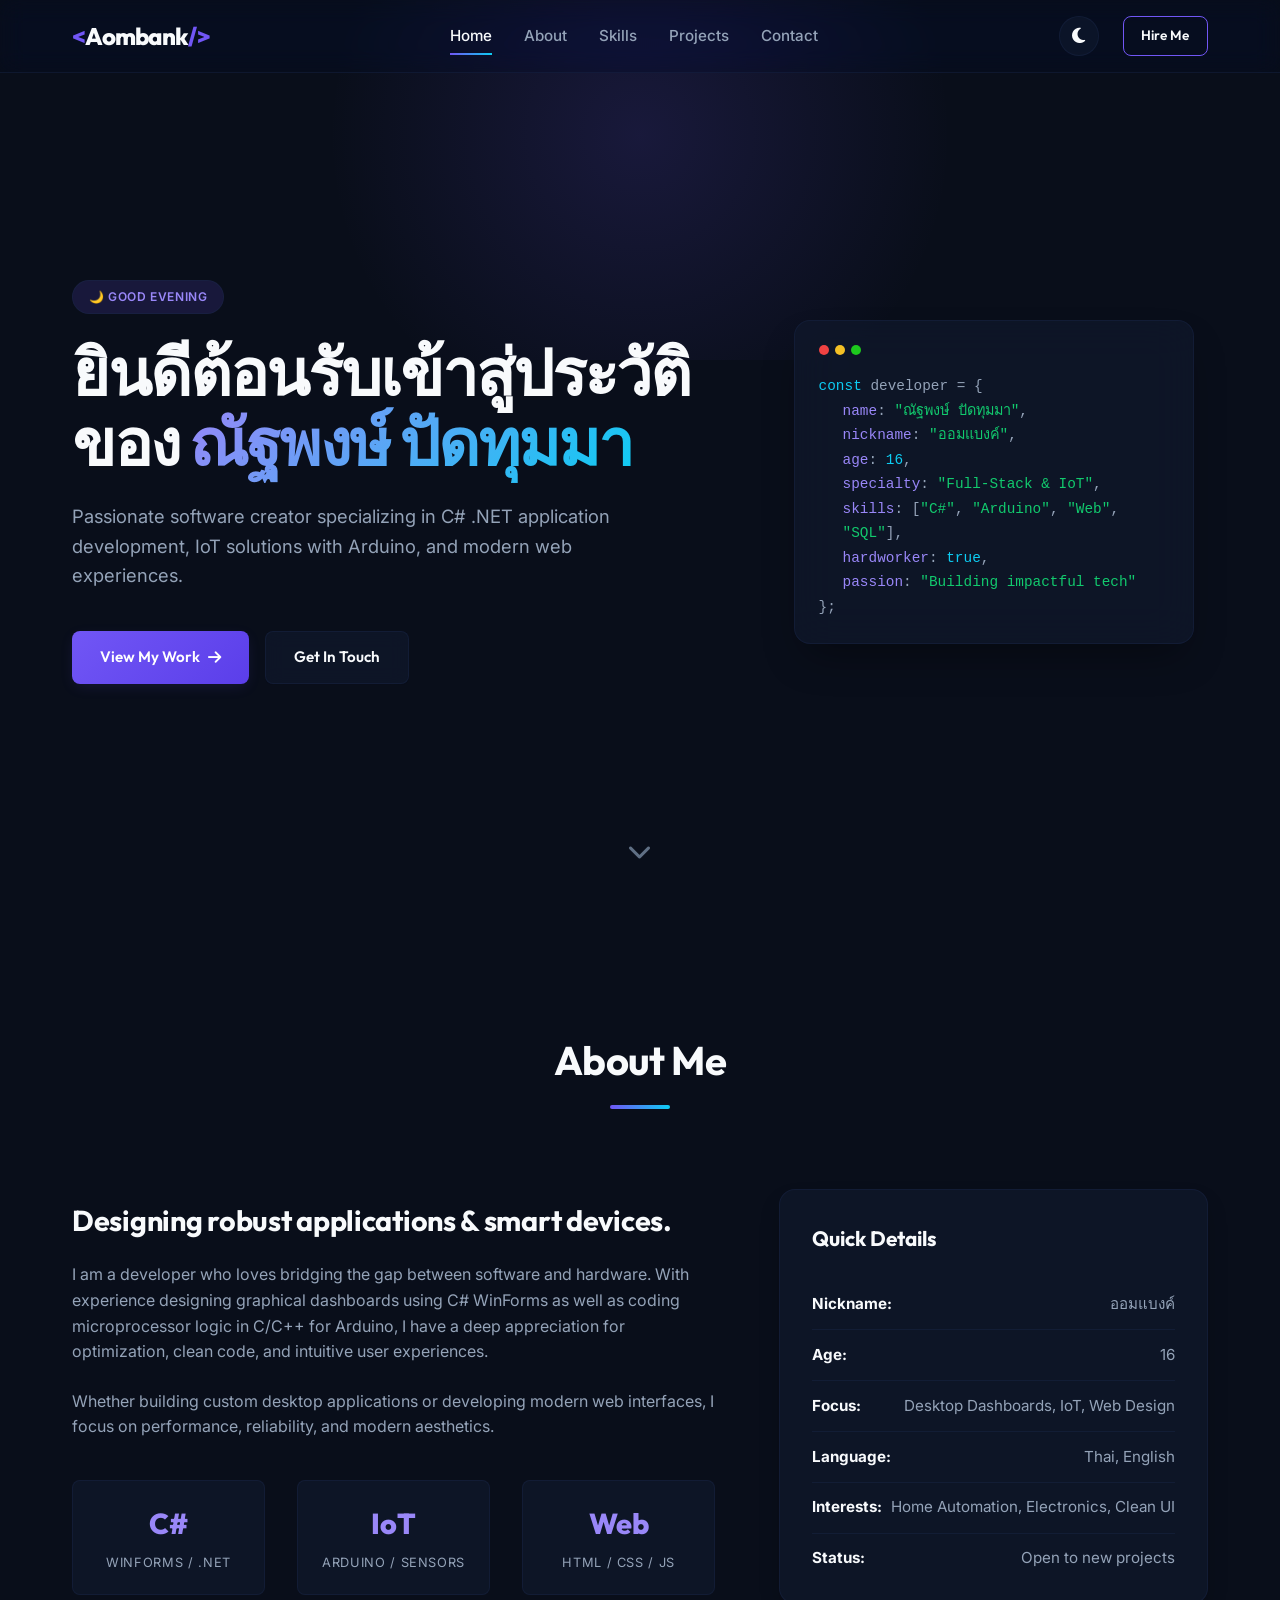
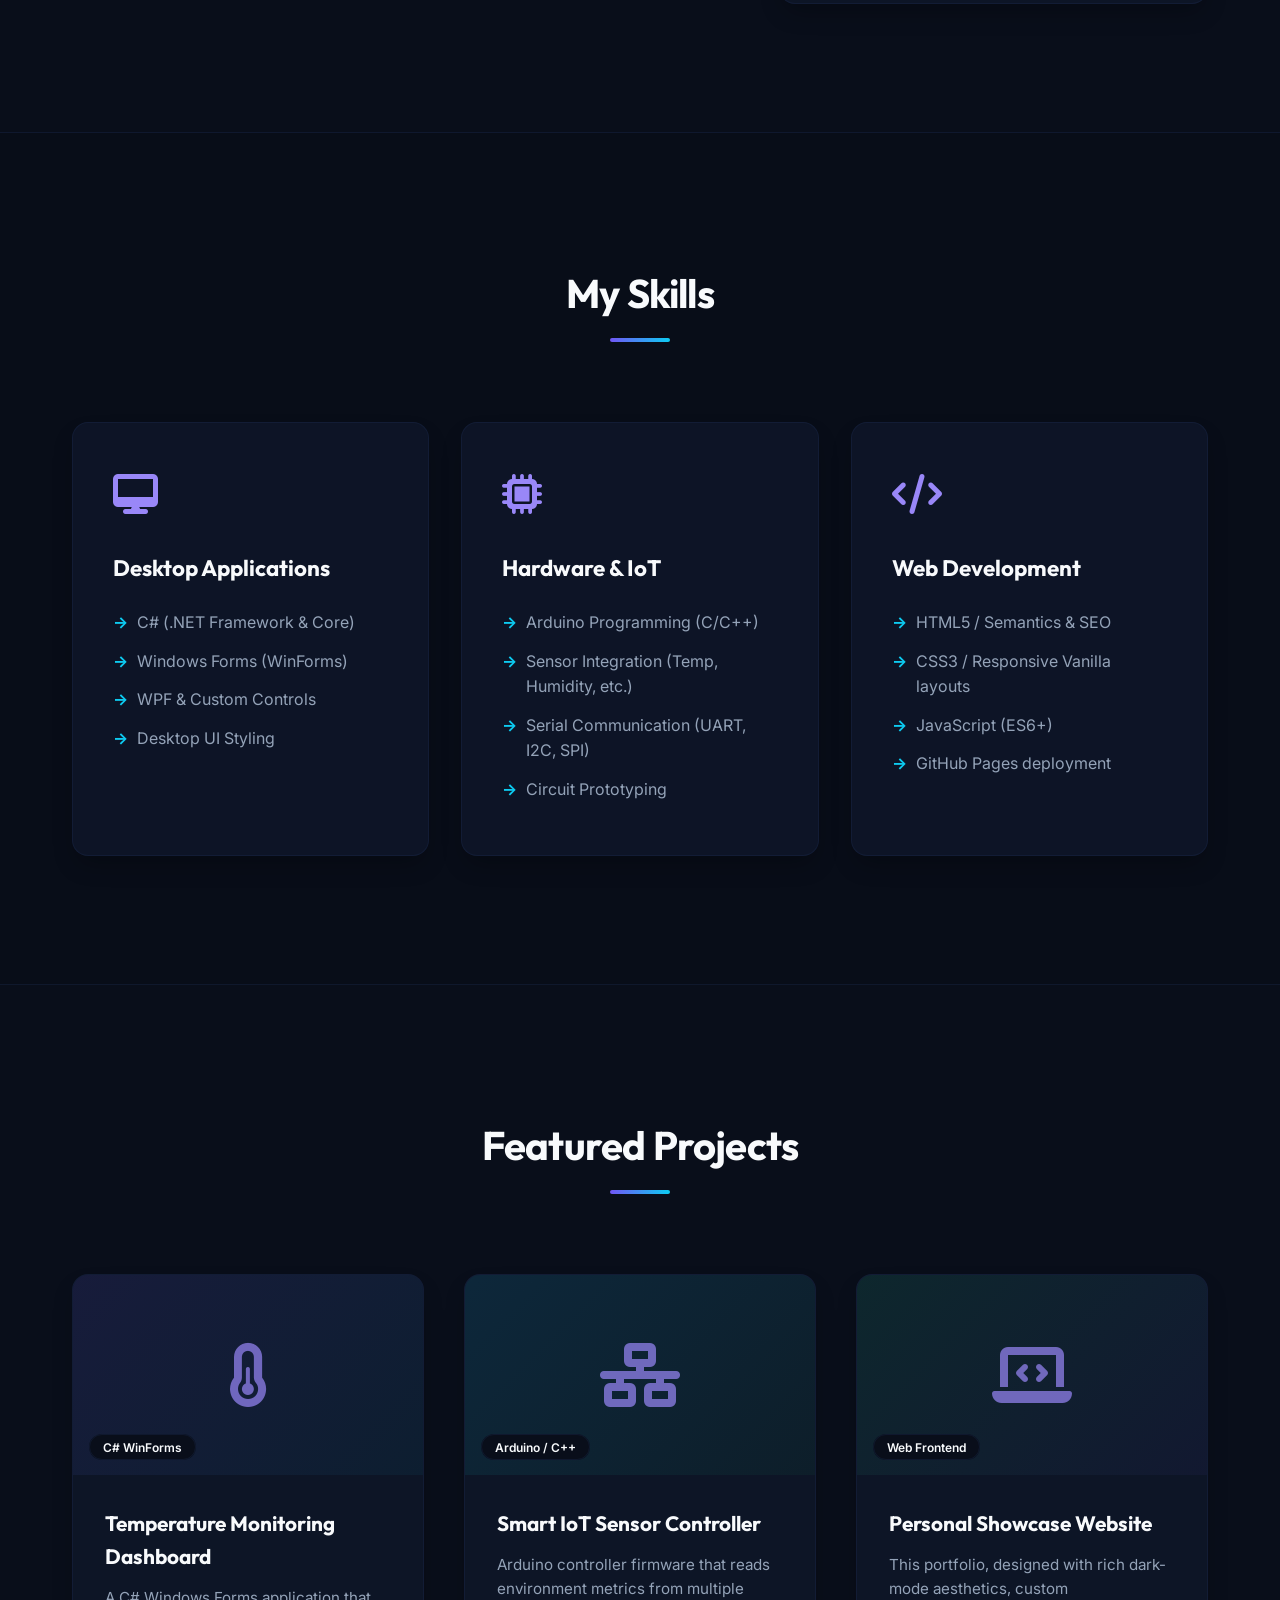
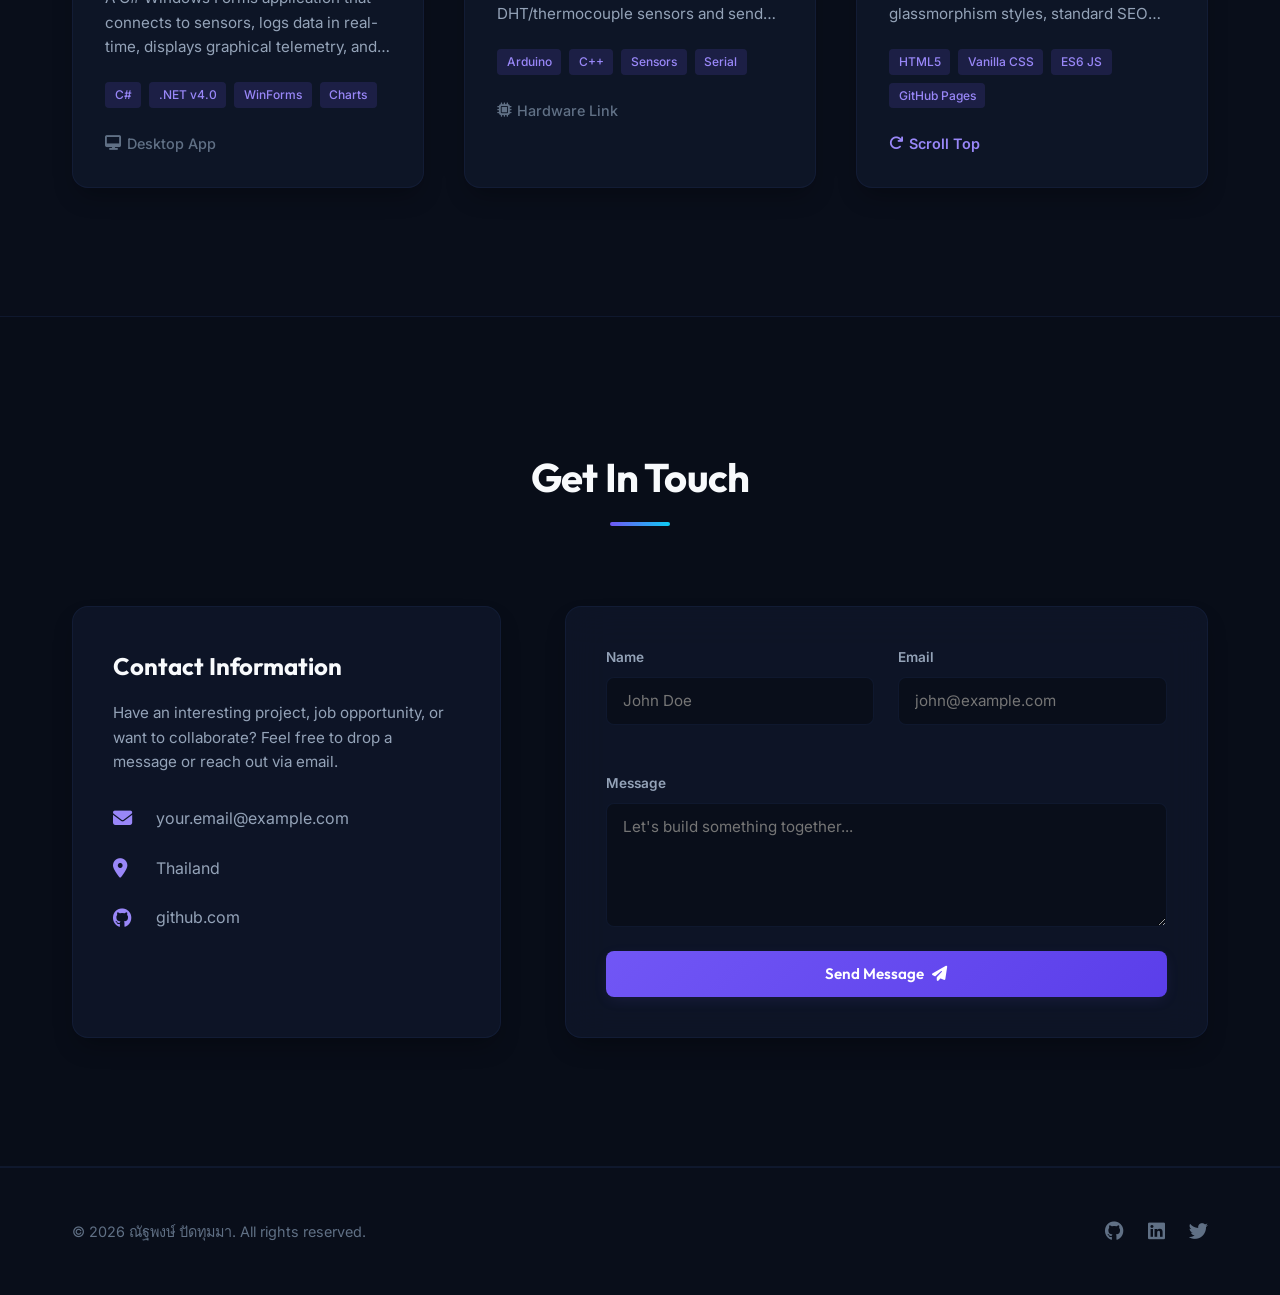
==== index.html @ 81ee146a "Update hero title to ยินดีต้อนรับเข้าสู่ประวัติของ ณัฐพงษ์ ปัดทุมมา" ====
<!DOCTYPE html>
<html lang="en">
<head>
    <meta charset="UTF-8">
    <meta name="viewport" content="width=device-width, initial-scale=1.0">
    <title>ณัฐพงษ์ ปัดทุมมา (ออมแบงค์) | Portfolio</title>
    <meta name="description" content="Welcome to my professional developer portfolio. Explore my projects, skills, and work in IoT, C# .NET, and Web Development.">
    <!-- Google Fonts -->
    <link rel="preconnect" href="https://fonts.googleapis.com">
    <link rel="preconnect" href="https://fonts.gstatic.com" crossorigin>
    <link href="https://fonts.googleapis.com/css2?family=Inter:wght@300;400;500;600;700&family=Outfit:wght@400;500;600;700;800&display=swap" rel="stylesheet">
    <!-- FontAwesome for Icons -->
    <link rel="stylesheet" href="https://cdnjs.cloudflare.com/ajax/libs/font-awesome/6.4.0/css/all.min.css">
    <!-- CSS -->
    <link rel="stylesheet" href="index.css">
</head>
<body class="dark-theme">
    <!-- Glassmorphic Header -->
    <header id="header">
        <div class="header-container">
            <a href="#" class="logo">
                <span class="logo-accent">&lt;</span>Aombank<span class="logo-accent">/&gt;</span>
            </a>
            <nav class="nav-links">
                <a href="#hero" class="active">Home</a>
                <a href="#about">About</a>
                <a href="#skills">Skills</a>
                <a href="#projects">Projects</a>
                <a href="#contact">Contact</a>
            </nav>
            <div class="header-actions">
                <button id="theme-toggle" aria-label="Toggle dark/light mode">
                    <i class="fas fa-moon"></i>
                </button>
                <a href="#contact" class="btn btn-sm btn-outline">Hire Me</a>
            </div>
        </div>
    </header>

    <!-- Hero Section -->
    <section id="hero" class="section-hero">
        <div class="hero-bg-glow"></div>
        <div class="container hero-container">
            <div class="hero-content">
                <span class="badge" id="greeting-badge">Welcome to my space</span>
                <h1 class="hero-title">ยินดีต้อนรับเข้าสู่ประวัติของ <span class="gradient-text">ณัฐพงษ์ ปัดทุมมา</span></h1>
                <p class="hero-subtitle">
                    Passionate software creator specializing in C# .NET application development, IoT solutions with Arduino, and modern web experiences.
                </p>
                <div class="hero-ctas">
                    <a href="#projects" class="btn btn-primary">View My Work <i class="fas fa-arrow-right"></i></a>
                    <a href="#contact" class="btn btn-secondary">Get In Touch</a>
                </div>
            </div>
            <div class="hero-visual">
                <div class="floating-card main-card">
                    <div class="card-header-bar">
                        <span class="dot red"></span>
                        <span class="dot yellow"></span>
                        <span class="dot green"></span>
                    </div>
                    <div class="code-editor-sim">
                        <p><span class="code-keyword">const</span> developer = {</p>
                        <p class="indent-1"><span class="code-property">name</span>: <span class="code-string">"ณัฐพงษ์ ปัดทุมมา"</span>,</p>
                        <p class="indent-1"><span class="code-property">nickname</span>: <span class="code-string">"ออมแบงค์"</span>,</p>
                        <p class="indent-1"><span class="code-property">age</span>: <span class="code-keyword">16</span>,</p>
                        <p class="indent-1"><span class="code-property">specialty</span>: <span class="code-string">"Full-Stack & IoT"</span>,</p>
                        <p class="indent-1"><span class="code-property">skills</span>: [<span class="code-string">"C#"</span>, <span class="code-string">"Arduino"</span>, <span class="code-string">"Web"</span>, <span class="code-string">"SQL"</span>],</p>
                        <p class="indent-1"><span class="code-property">hardworker</span>: <span class="code-keyword">true</span>,</p>
                        <p class="indent-1"><span class="code-property">passion</span>: <span class="code-string">"Building impactful tech"</span></p>
                        <p>};</p>
                    </div>
                </div>
            </div>
        </div>
        <div class="scroll-indicator">
            <a href="#about" aria-label="Scroll to about section">
                <i class="fas fa-chevron-down scroll-bounce"></i>
            </a>
        </div>
    </section>

    <!-- About Section -->
    <section id="about" class="section">
        <div class="container">
            <div class="section-header">
                <h2 class="section-title">About Me</h2>
                <div class="section-underline"></div>
            </div>
            <div class="about-grid">
                <div class="about-text">
                    <h3>Designing robust applications & smart devices.</h3>
                    <p>
                        I am a developer who loves bridging the gap between software and hardware. With experience designing graphical dashboards using C# WinForms as well as coding microprocessor logic in C/C++ for Arduino, I have a deep appreciation for optimization, clean code, and intuitive user experiences.
                    </p>
                    <p>
                        Whether building custom desktop applications or developing modern web interfaces, I focus on performance, reliability, and modern aesthetics.
                    </p>
                    <div class="stats-row">
                        <div class="stat-card">
                            <span class="stat-num">C#</span>
                            <span class="stat-label">WinForms / .NET</span>
                        </div>
                        <div class="stat-card">
                            <span class="stat-num">IoT</span>
                            <span class="stat-label">Arduino / Sensors</span>
                        </div>
                        <div class="stat-card">
                            <span class="stat-num">Web</span>
                            <span class="stat-label">HTML / CSS / JS</span>
                        </div>
                    </div>
                </div>
                <div class="about-info">
                    <div class="info-card">
                        <h3>Quick Details</h3>
                        <ul class="info-list">
                            <li><strong>Nickname:</strong> ออมแบงค์</li>
                            <li><strong>Age:</strong> 16</li>
                            <li><strong>Focus:</strong> Desktop Dashboards, IoT, Web Design</li>
                            <li><strong>Language:</strong> Thai, English</li>
                            <li><strong>Interests:</strong> Home Automation, Electronics, Clean UI</li>
                            <li><strong>Status:</strong> Open to new projects</li>
                        </ul>
                    </div>
                </div>
            </div>
        </div>
    </section>

    <!-- Skills Section -->
    <section id="skills" class="section section-alt">
        <div class="container">
            <div class="section-header">
                <h2 class="section-title">My Skills</h2>
                <div class="section-underline"></div>
            </div>
            <div class="skills-grid">
                <div class="skill-category">
                    <div class="category-icon"><i class="fas fa-desktop"></i></div>
                    <h3>Desktop Applications</h3>
                    <ul class="skill-list">
                        <li>C# (.NET Framework & Core)</li>
                        <li>Windows Forms (WinForms)</li>
                        <li>WPF & Custom Controls</li>
                        <li>Desktop UI Styling</li>
                    </ul>
                </div>
                <div class="skill-category">
                    <div class="category-icon"><i class="fas fa-microchip"></i></div>
                    <h3>Hardware & IoT</h3>
                    <ul class="skill-list">
                        <li>Arduino Programming (C/C++)</li>
                        <li>Sensor Integration (Temp, Humidity, etc.)</li>
                        <li>Serial Communication (UART, I2C, SPI)</li>
                        <li>Circuit Prototyping</li>
                    </ul>
                </div>
                <div class="skill-category">
                    <div class="category-icon"><i class="fas fa-code"></i></div>
                    <h3>Web Development</h3>
                    <ul class="skill-list">
                        <li>HTML5 / Semantics & SEO</li>
                        <li>CSS3 / Responsive Vanilla layouts</li>
                        <li>JavaScript (ES6+)</li>
                        <li>GitHub Pages deployment</li>
                    </ul>
                </div>
            </div>
        </div>
    </section>

    <!-- Projects Section -->
    <section id="projects" class="section">
        <div class="container">
            <div class="section-header">
                <h2 class="section-title">Featured Projects</h2>
                <div class="section-underline"></div>
            </div>
            <div class="projects-grid">
                <!-- Project 1: TempMonitor -->
                <div class="project-card">
                    <div class="project-image-placeholder">
                        <i class="fas fa-thermometer-half project-icon"></i>
                        <div class="project-overlay">
                            <span class="project-tag">C# WinForms</span>
                        </div>
                    </div>
                    <div class="project-info">
                        <h3>Temperature Monitoring Dashboard</h3>
                        <p>A C# Windows Forms application that connects to sensors, logs data in real-time, displays graphical telemetry, and provides customizable thresholds and alarms.</p>
                        <div class="project-tech-tags">
                            <span>C#</span>
                            <span>.NET v4.0</span>
                            <span>WinForms</span>
                            <span>Charts</span>
                        </div>
                        <div class="project-links">
                            <span class="project-link-disabled"><i class="fas fa-desktop"></i> Desktop App</span>
                        </div>
                    </div>
                </div>

                <!-- Project 2: Smart IoT Integration -->
                <div class="project-card">
                    <div class="project-image-placeholder alt-bg">
                        <i class="fas fa-network-wired project-icon"></i>
                        <div class="project-overlay">
                            <span class="project-tag">Arduino / C++</span>
                        </div>
                    </div>
                    <div class="project-info">
                        <h3>Smart IoT Sensor Controller</h3>
                        <p>Arduino controller firmware that reads environment metrics from multiple DHT/thermocouple sensors and sends data securely over Serial and MQTT.</p>
                        <div class="project-tech-tags">
                            <span>Arduino</span>
                            <span>C++</span>
                            <span>Sensors</span>
                            <span>Serial</span>
                        </div>
                        <div class="project-links">
                            <span class="project-link-disabled"><i class="fas fa-microchip"></i> Hardware Link</span>
                        </div>
                    </div>
                </div>

                <!-- Project 3: Glassmorphism Portfolio -->
                <div class="project-card">
                    <div class="project-image-placeholder alt-bg-2">
                        <i class="fas fa-laptop-code project-icon"></i>
                        <div class="project-overlay">
                            <span class="project-tag">Web Frontend</span>
                        </div>
                    </div>
                    <div class="project-info">
                        <h3>Personal Showcase Website</h3>
                        <p>This portfolio, designed with rich dark-mode aesthetics, custom glassmorphism styles, standard SEO elements, and interactive themes hosted on GitHub Pages.</p>
                        <div class="project-tech-tags">
                            <span>HTML5</span>
                            <span>Vanilla CSS</span>
                            <span>ES6 JS</span>
                            <span>GitHub Pages</span>
                        </div>
                        <div class="project-links">
                            <a href="#hero" class="project-link"><i class="fas fa-redo"></i> Scroll Top</a>
                        </div>
                    </div>
                </div>
            </div>
        </div>
    </section>

    <!-- Contact Section -->
    <section id="contact" class="section section-alt">
        <div class="container">
            <div class="section-header">
                <h2 class="section-title">Get In Touch</h2>
                <div class="section-underline"></div>
            </div>
            <div class="contact-grid">
                <div class="contact-card">
                    <h3>Contact Information</h3>
                    <p>Have an interesting project, job opportunity, or want to collaborate? Feel free to drop a message or reach out via email.</p>
                    <ul class="contact-methods">
                        <li>
                            <i class="fas fa-envelope"></i>
                            <span>your.email@example.com</span>
                        </li>
                        <li>
                            <i class="fas fa-map-marker-alt"></i>
                            <span>Thailand</span>
                        </li>
                        <li>
                            <i class="fab fa-github"></i>
                            <span>github.com</span>
                        </li>
                    </ul>
                </div>
                <div class="contact-form-container">
                    <form id="contact-form">
                        <div class="form-row">
                            <div class="form-group">
                                <label for="name">Name</label>
                                <input type="text" id="name" placeholder="John Doe" required>
                            </div>
                            <div class="form-group">
                                <label for="email">Email</label>
                                <input type="email" id="email" placeholder="john@example.com" required>
                            </div>
                        </div>
                        <div class="form-group">
                            <label for="message">Message</label>
                            <textarea id="message" rows="5" placeholder="Let's build something together..." required></textarea>
                        </div>
                        <button type="submit" class="btn btn-primary btn-block">Send Message <i class="fas fa-paper-plane"></i></button>
                    </form>
                    <div id="form-feedback" class="form-feedback hidden"></div>
                </div>
            </div>
        </div>
    </section>

    <!-- Footer -->
    <footer>
        <div class="container footer-container">
            <p>&copy; 2026 ณัฐพงษ์ ปัดทุมมา. All rights reserved.</p>
            <div class="footer-socials">
                <a href="#" aria-label="GitHub"><i class="fab fa-github"></i></a>
                <a href="#" aria-label="LinkedIn"><i class="fab fa-linkedin"></i></a>
                <a href="#" aria-label="Twitter"><i class="fab fa-twitter"></i></a>
            </div>
        </div>
    </footer>

    <!-- JavaScript -->
    <script src="index.js"></script>
</body>
</html>
---- index.css ----
/* ==========================================================================
   Design System & Variable Declarations
   ========================================================================== */
:root {
    /* Fonts */
    --font-heading: 'Outfit', 'Inter', -apple-system, BlinkMacSystemFont, "Segoe UI", Roboto, sans-serif;
    --font-body: 'Inter', -apple-system, BlinkMacSystemFont, "Segoe UI", Roboto, sans-serif;

    /* Theme colors (Dark Theme Default) */
    --bg-base: hsl(222, 47%, 7%);
    --bg-surface: hsla(222, 47%, 12%, 0.7);
    --bg-surface-hover: hsla(222, 47%, 16%, 0.85);
    --bg-glass-border: hsla(222, 47%, 20%, 0.4);
    
    --text-primary: hsl(210, 40%, 98%);
    --text-secondary: hsl(215, 20%, 65%);
    --text-muted: hsl(215, 16%, 45%);
    
    --primary: hsl(250, 89%, 65%);
    --primary-light: hsl(250, 89%, 75%);
    --primary-glow: hsla(250, 89%, 65%, 0.15);
    
    --secondary: hsl(190, 90%, 50%);
    --secondary-glow: hsla(190, 90%, 50%, 0.15);
    
    --accent: hsl(150, 84%, 43%);
    
    --shadow-sm: 0 2px 8px -2px hsla(0, 0%, 0%, 0.2);
    --shadow-md: 0 12px 24px -6px hsla(0, 0%, 0%, 0.3);
    --shadow-lg: 0 20px 40px -12px hsla(0, 0%, 0%, 0.4);

    --border-radius-sm: 8px;
    --border-radius-md: 16px;
    --border-radius-lg: 24px;
    --transition-smooth: all 0.35s cubic-bezier(0.4, 0, 0.2, 1);
    --transition-bounce: all 0.5s cubic-bezier(0.175, 0.885, 0.32, 1.275);
}

/* Light Theme Overrides */
.light-theme {
    --bg-base: hsl(210, 30%, 98%);
    --bg-surface: hsla(210, 30%, 94%, 0.75);
    --bg-surface-hover: hsla(210, 30%, 90%, 0.9);
    --bg-glass-border: hsla(210, 30%, 82%, 0.5);
    
    --text-primary: hsl(222, 47%, 12%);
    --text-secondary: hsl(215, 25%, 35%);
    --text-muted: hsl(215, 20%, 55%);
    
    --primary: hsl(250, 75%, 50%);
    --primary-light: hsl(250, 75%, 60%);
    --primary-glow: hsla(250, 75%, 50%, 0.08);
    
    --secondary: hsl(195, 85%, 42%);
    --secondary-glow: hsla(195, 85%, 42%, 0.08);
    
    --shadow-sm: 0 2px 8px -2px hsla(0, 0%, 0%, 0.05);
    --shadow-md: 0 8px 16px -4px hsla(0, 0%, 0%, 0.08);
    --shadow-lg: 0 16px 32px -8px hsla(0, 0%, 0%, 0.12);
}

/* ==========================================================================
   Global & Reset Styles
   ========================================================================== */
*, *::before, *::after {
    box-sizing: border-box;
    margin: 0;
    padding: 0;
}

html {
    scroll-behavior: smooth;
    font-size: 16px;
}

body {
    font-family: var(--font-body);
    background-color: var(--bg-base);
    color: var(--text-primary);
    line-height: 1.6;
    overflow-x: hidden;
    transition: background-color 0.4s ease, color 0.4s ease;
}

a {
    color: inherit;
    text-decoration: none;
}

/* ==========================================================================
   Reusable Utilities
   ========================================================================== */
.container {
    width: 100%;
    max-width: 1200px;
    margin: 0 auto;
    padding: 0 2rem;
}

.section {
    padding: 8rem 0;
    position: relative;
    border-bottom: 1px solid var(--bg-glass-border);
}

.section-alt {
    background-color: hsla(0, 0%, 0%, 0.08);
}

.section-header {
    text-align: center;
    margin-bottom: 5rem;
}

.section-title {
    font-family: var(--font-heading);
    font-size: 2.5rem;
    font-weight: 700;
    letter-spacing: -0.02em;
}

.section-underline {
    width: 60px;
    height: 4px;
    background: linear-gradient(90deg, var(--primary), var(--secondary));
    margin: 0.8rem auto 0;
    border-radius: 2px;
}

/* Typography Gradient */
.gradient-text {
    background: linear-gradient(135deg, var(--primary-light) 0%, var(--secondary) 100%);
    -webkit-background-clip: text;
    -webkit-text-fill-color: transparent;
}

/* Buttons */
.btn {
    display: inline-flex;
    align-items: center;
    justify-content: center;
    gap: 0.5rem;
    padding: 0.85rem 1.75rem;
    border-radius: var(--border-radius-sm);
    font-family: var(--font-heading);
    font-weight: 600;
    font-size: 0.95rem;
    cursor: pointer;
    transition: var(--transition-bounce);
    border: none;
}

.btn-sm {
    padding: 0.5rem 1.1rem;
    font-size: 0.85rem;
}

.btn-primary {
    background: linear-gradient(135deg, var(--primary), hsl(250, 80%, 58%));
    color: white !important;
    box-shadow: 0 4px 15px -3px var(--primary-glow);
}

.btn-primary:hover {
    transform: translateY(-3px);
    box-shadow: 0 8px 25px -4px var(--primary-glow);
}

.btn-secondary {
    background-color: var(--bg-surface);
    color: var(--text-primary);
    border: 1px solid var(--bg-glass-border);
    backdrop-filter: blur(10px);
}

.btn-secondary:hover {
    background-color: var(--bg-surface-hover);
    transform: translateY(-3px);
}

.btn-outline {
    background: transparent;
    border: 1.5px solid var(--primary);
    color: var(--text-primary);
}

.btn-outline:hover {
    background: var(--primary);
    color: white !important;
    transform: translateY(-2px);
}

.btn-block {
    width: 100%;
}

.badge {
    display: inline-block;
    padding: 0.4rem 1rem;
    border-radius: 30px;
    font-size: 0.75rem;
    font-weight: 600;
    letter-spacing: 0.05em;
    text-transform: uppercase;
    background: var(--primary-glow);
    color: var(--primary-light);
    border: 1px solid var(--bg-glass-border);
    margin-bottom: 1.5rem;
}

/* ==========================================================================
   Header Component
   ========================================================================== */
header {
    position: fixed;
    top: 0;
    left: 0;
    width: 100%;
    z-index: 1000;
    background-color: hsla(222, 47%, 7%, 0.4);
    backdrop-filter: blur(12px) saturate(180%);
    -webkit-backdrop-filter: blur(12px) saturate(180%);
    border-bottom: 1px solid var(--bg-glass-border);
    transition: background-color 0.4s ease;
}

.light-theme header {
    background-color: hsla(210, 30%, 98%, 0.4);
}

.header-container {
    max-width: 1200px;
    margin: 0 auto;
    display: flex;
    justify-content: space-between;
    align-items: center;
    padding: 1rem 2rem;
}

.logo {
    font-family: var(--font-heading);
    font-size: 1.5rem;
    font-weight: 800;
    letter-spacing: -0.03em;
}

.logo-accent {
    color: var(--primary);
}

.nav-links {
    display: flex;
    gap: 2rem;
}

.nav-links a {
    font-size: 0.95rem;
    font-weight: 500;
    color: var(--text-secondary);
    position: relative;
    padding: 0.4rem 0;
    transition: var(--transition-smooth);
}

.nav-links a:hover,
.nav-links a.active {
    color: var(--text-primary);
}

.nav-links a::after {
    content: '';
    position: absolute;
    bottom: 0;
    left: 0;
    width: 0;
    height: 2px;
    background: linear-gradient(90deg, var(--primary), var(--secondary));
    transition: var(--transition-smooth);
}

.nav-links a:hover::after,
.nav-links a.active::after {
    width: 100%;
}

.header-actions {
    display: flex;
    align-items: center;
    gap: 1.5rem;
}

#theme-toggle {
    background: none;
    border: 1px solid var(--bg-glass-border);
    width: 40px;
    height: 40px;
    border-radius: 50%;
    cursor: pointer;
    color: var(--text-primary);
    display: flex;
    align-items: center;
    justify-content: center;
    font-size: 1.1rem;
    transition: var(--transition-bounce);
    background-color: var(--bg-surface);
}

#theme-toggle:hover {
    transform: rotate(15deg) scale(1.1);
    background-color: var(--bg-surface-hover);
}

/* ==========================================================================
   Hero Section
   ========================================================================== */
.section-hero {
    min-height: 100vh;
    display: flex;
    align-items: center;
    position: relative;
    padding-top: 8rem;
    padding-bottom: 4rem;
    overflow: hidden;
}

.hero-bg-glow {
    position: absolute;
    top: -10%;
    left: 50%;
    transform: translateX(-50%);
    width: 60%;
    height: 50%;
    background: radial-gradient(circle, var(--primary-glow) 0%, transparent 70%);
    pointer-events: none;
    z-index: 0;
}

.hero-container {
    display: grid;
    grid-template-columns: 1.2fr 0.8fr;
    gap: 4rem;
    align-items: center;
    z-index: 1;
}

.hero-content {
    display: flex;
    flex-direction: column;
    align-items: flex-start;
}

.hero-title {
    font-family: var(--font-heading);
    font-size: 4rem;
    font-weight: 800;
    line-height: 1.1;
    letter-spacing: -0.03em;
    margin-bottom: 1.5rem;
}

.hero-subtitle {
    font-size: 1.15rem;
    color: var(--text-secondary);
    margin-bottom: 2.5rem;
    max-width: 540px;
}

.hero-ctas {
    display: flex;
    gap: 1rem;
}

.hero-visual {
    display: flex;
    justify-content: center;
    perspective: 1000px;
}

/* Floating Card / Simulator Styling */
.floating-card {
    background: var(--bg-surface);
    border: 1px solid var(--bg-glass-border);
    backdrop-filter: blur(20px);
    -webkit-backdrop-filter: blur(20px);
    border-radius: var(--border-radius-md);
    width: 100%;
    max-width: 400px;
    box-shadow: var(--shadow-lg);
    padding: 1.5rem;
    animation: float 6s ease-in-out infinite;
    transform-style: preserve-3d;
}

@keyframes float {
    0%, 100% { transform: translateY(0) rotateX(2deg) rotateY(-2deg); }
    50% { transform: translateY(-15px) rotateX(-2deg) rotateY(2deg); }
}

.card-header-bar {
    display: flex;
    gap: 0.4rem;
    margin-bottom: 1.2rem;
}

.dot {
    width: 10px;
    height: 10px;
    border-radius: 50%;
}

.dot.red { background-color: hsl(0, 85%, 60%); }
.dot.yellow { background-color: hsl(45, 90%, 55%); }
.dot.green { background-color: hsl(120, 75%, 45%); }

.code-editor-sim {
    font-family: 'Courier New', Courier, monospace;
    font-size: 0.9rem;
    line-height: 1.7;
    color: var(--text-secondary);
}

.code-keyword { color: var(--secondary); }
.code-property { color: var(--primary-light); }
.code-string { color: var(--accent); }
.indent-1 { padding-left: 1.5rem; }

.scroll-indicator {
    position: absolute;
    bottom: 2rem;
    left: 50%;
    transform: translateX(-50%);
    z-index: 5;
}

.scroll-bounce {
    font-size: 1.5rem;
    color: var(--text-muted);
    animation: bounce 2s infinite;
    cursor: pointer;
}

@keyframes bounce {
    0%, 20%, 50%, 80%, 100% { transform: translateY(0); }
    40% { transform: translateY(-10px); }
    60% { transform: translateY(-5px); }
}

/* ==========================================================================
   About Section
   ========================================================================== */
.about-grid {
    display: grid;
    grid-template-columns: 1.2fr 0.8fr;
    gap: 4rem;
    align-items: center;
}

.about-text h3 {
    font-family: var(--font-heading);
    font-size: 1.8rem;
    font-weight: 700;
    margin-bottom: 1.2rem;
    letter-spacing: -0.01em;
}

.about-text p {
    color: var(--text-secondary);
    margin-bottom: 1.5rem;
}

.stats-row {
    display: flex;
    gap: 2rem;
    margin-top: 2.5rem;
}

.stat-card {
    background: var(--bg-surface);
    border: 1px solid var(--bg-glass-border);
    border-radius: var(--border-radius-sm);
    padding: 1.2rem;
    flex: 1;
    text-align: center;
    transition: var(--transition-smooth);
}

.stat-card:hover {
    transform: translateY(-5px);
    border-color: var(--primary);
}

.stat-num {
    display: block;
    font-family: var(--font-heading);
    font-size: 1.8rem;
    font-weight: 800;
    color: var(--primary-light);
    margin-bottom: 0.2rem;
}

.stat-label {
    font-size: 0.8rem;
    color: var(--text-secondary);
    text-transform: uppercase;
    letter-spacing: 0.05em;
}

.info-card {
    background: var(--bg-surface);
    border: 1px solid var(--bg-glass-border);
    border-radius: var(--border-radius-md);
    padding: 2rem;
    box-shadow: var(--shadow-md);
}

.info-card h3 {
    font-family: var(--font-heading);
    font-size: 1.3rem;
    margin-bottom: 1.5rem;
}

.info-list {
    list-style: none;
}

.info-list li {
    padding: 0.8rem 0;
    border-bottom: 1px solid var(--bg-glass-border);
    font-size: 0.95rem;
    color: var(--text-secondary);
    display: flex;
    justify-content: space-between;
}

.info-list li:last-child {
    border-bottom: none;
    padding-bottom: 0;
}

.info-list li strong {
    color: var(--text-primary);
}

/* ==========================================================================
   Skills Section
   ========================================================================== */
.skills-grid {
    display: grid;
    grid-template-columns: repeat(auto-fit, minmax(320px, 1fr));
    gap: 2rem;
}

.skill-category {
    background: var(--bg-surface);
    border: 1px solid var(--bg-glass-border);
    border-radius: var(--border-radius-md);
    padding: 2.5rem;
    box-shadow: var(--shadow-md);
    transition: var(--transition-bounce);
    position: relative;
    overflow: hidden;
}

.skill-category:hover {
    transform: translateY(-8px);
    border-color: var(--secondary);
    box-shadow: var(--shadow-lg);
}

.skill-category::before {
    content: '';
    position: absolute;
    top: 0;
    left: 0;
    width: 100%;
    height: 3px;
    background: linear-gradient(90deg, var(--primary), var(--secondary));
    opacity: 0;
    transition: var(--transition-smooth);
}

.skill-category:hover::before {
    opacity: 1;
}

.category-icon {
    font-size: 2.5rem;
    color: var(--primary-light);
    margin-bottom: 1.5rem;
}

.skill-category h3 {
    font-family: var(--font-heading);
    font-size: 1.4rem;
    margin-bottom: 1.5rem;
}

.skill-list {
    list-style: none;
}

.skill-list li {
    position: relative;
    padding-left: 1.5rem;
    margin-bottom: 0.8rem;
    color: var(--text-secondary);
}

.skill-list li::before {
    content: '→';
    position: absolute;
    left: 0;
    color: var(--secondary);
    font-weight: bold;
}

/* ==========================================================================
   Projects Section
   ========================================================================== */
.projects-grid {
    display: grid;
    grid-template-columns: repeat(auto-fit, minmax(340px, 1fr));
    gap: 2.5rem;
}

.project-card {
    background: var(--bg-surface);
    border: 1px solid var(--bg-glass-border);
    border-radius: var(--border-radius-md);
    overflow: hidden;
    box-shadow: var(--shadow-md);
    transition: var(--transition-bounce);
}

.project-card:hover {
    transform: translateY(-8px);
    border-color: var(--primary-light);
    box-shadow: var(--shadow-lg);
}

.project-image-placeholder {
    height: 200px;
    background: linear-gradient(135deg, hsla(250, 89%, 65%, 0.1), hsla(190, 90%, 50%, 0.05));
    display: flex;
    align-items: center;
    justify-content: center;
    position: relative;
}

.project-image-placeholder.alt-bg {
    background: linear-gradient(135deg, hsla(190, 90%, 50%, 0.1), hsla(150, 84%, 43%, 0.05));
}

.project-image-placeholder.alt-bg-2 {
    background: linear-gradient(135deg, hsla(150, 84%, 43%, 0.1), hsla(250, 89%, 65%, 0.05));
}

.project-icon {
    font-size: 4rem;
    color: var(--primary-light);
    opacity: 0.7;
    transition: var(--transition-smooth);
}

.project-card:hover .project-icon {
    transform: scale(1.15);
    opacity: 1;
}

.project-overlay {
    position: absolute;
    bottom: 1rem;
    left: 1rem;
}

.project-tag {
    background-color: var(--bg-base);
    color: var(--text-primary);
    padding: 0.3rem 0.8rem;
    border-radius: 20px;
    font-size: 0.75rem;
    font-weight: 600;
    border: 1px solid var(--bg-glass-border);
}

.project-info {
    padding: 2rem;
}

.project-info h3 {
    font-family: var(--font-heading);
    font-size: 1.3rem;
    margin-bottom: 0.8rem;
}

.project-info p {
    color: var(--text-secondary);
    font-size: 0.95rem;
    margin-bottom: 1.5rem;
    height: 72px;
    overflow: hidden;
    display: -webkit-box;
    -webkit-line-clamp: 3;
    -webkit-box-orient: vertical;
}

.project-tech-tags {
    display: flex;
    flex-wrap: wrap;
    gap: 0.5rem;
    margin-bottom: 1.5rem;
}

.project-tech-tags span {
    background-color: var(--primary-glow);
    color: var(--primary-light);
    font-size: 0.75rem;
    font-weight: 500;
    padding: 0.2rem 0.6rem;
    border-radius: 4px;
}

.project-links {
    display: flex;
}

.project-link {
    font-size: 0.9rem;
    font-weight: 600;
    color: var(--primary-light);
    display: inline-flex;
    align-items: center;
    gap: 0.4rem;
    transition: var(--transition-smooth);
}

.project-link:hover {
    color: var(--secondary);
    transform: translateX(3px);
}

.project-link-disabled {
    font-size: 0.9rem;
    font-weight: 500;
    color: var(--text-muted);
    display: inline-flex;
    align-items: center;
    gap: 0.4rem;
}

/* ==========================================================================
   Contact Section
   ========================================================================== */
.contact-grid {
    display: grid;
    grid-template-columns: 0.8fr 1.2fr;
    gap: 4rem;
}

.contact-card {
    background: var(--bg-surface);
    border: 1px solid var(--bg-glass-border);
    border-radius: var(--border-radius-md);
    padding: 2.5rem;
    box-shadow: var(--shadow-md);
}

.contact-card h3 {
    font-family: var(--font-heading);
    font-size: 1.5rem;
    margin-bottom: 1rem;
}

.contact-card p {
    color: var(--text-secondary);
    margin-bottom: 2rem;
    font-size: 0.95rem;
}

.contact-methods {
    list-style: none;
}

.contact-methods li {
    display: flex;
    align-items: center;
    gap: 1.2rem;
    margin-bottom: 1.5rem;
    color: var(--text-secondary);
}

.contact-methods li i {
    font-size: 1.2rem;
    color: var(--primary-light);
    width: 24px;
}

/* Contact Form */
.contact-form-container {
    background: var(--bg-surface);
    border: 1px solid var(--bg-glass-border);
    backdrop-filter: blur(20px);
    border-radius: var(--border-radius-md);
    padding: 2.5rem;
    box-shadow: var(--shadow-md);
}

.form-row {
    display: grid;
    grid-template-columns: 1fr 1fr;
    gap: 1.5rem;
    margin-bottom: 1.5rem;
}

.form-group {
    display: flex;
    flex-direction: column;
    gap: 0.5rem;
    margin-bottom: 1.5rem;
}

.form-group label {
    font-size: 0.85rem;
    font-weight: 600;
    color: var(--text-secondary);
}

.form-group input,
.form-group textarea {
    background-color: var(--bg-base);
    border: 1px solid var(--bg-glass-border);
    border-radius: var(--border-radius-sm);
    padding: 0.85rem 1rem;
    color: var(--text-primary);
    font-family: var(--font-body);
    font-size: 0.95rem;
    transition: var(--transition-smooth);
    width: 100%;
}

.form-group input:focus,
.form-group textarea:focus {
    outline: none;
    border-color: var(--primary);
    box-shadow: 0 0 0 3px var(--primary-glow);
}

.form-feedback {
    margin-top: 1rem;
    padding: 0.8rem;
    border-radius: var(--border-radius-sm);
    font-size: 0.9rem;
    font-weight: 500;
    text-align: center;
}

.form-feedback.success {
    background-color: hsla(150, 84%, 43%, 0.15);
    color: hsl(150, 84%, 43%);
    border: 1px solid hsla(150, 84%, 43%, 0.3);
}

.form-feedback.hidden {
    display: none;
}

/* ==========================================================================
   Footer Component
   ========================================================================== */
footer {
    padding: 3rem 0;
    background-color: var(--bg-base);
    border-top: 1px solid var(--bg-glass-border);
    font-size: 0.9rem;
    color: var(--text-muted);
}

.footer-container {
    display: flex;
    justify-content: space-between;
    align-items: center;
}

.footer-socials {
    display: flex;
    gap: 1.5rem;
}

.footer-socials a {
    font-size: 1.2rem;
    transition: var(--transition-smooth);
}

.footer-socials a:hover {
    color: var(--primary-light);
    transform: translateY(-2px);
}

/* ==========================================================================
   Media Queries & Responsive Adaptation
   ========================================================================== */
@media (max-width: 992px) {
    .hero-container {
        grid-template-columns: 1fr;
        gap: 3rem;
        text-align: center;
    }
    
    .hero-content {
        align-items: center;
    }
    
    .hero-title {
        font-size: 3.2rem;
    }
    
    .hero-visual {
        order: -1;
    }
    
    .about-grid {
        grid-template-columns: 1fr;
        gap: 3rem;
    }
    
    .contact-grid {
        grid-template-columns: 1fr;
        gap: 3rem;
    }
}

@media (max-width: 768px) {
    header {
        position: absolute;
    }
    
    .header-container {
        flex-direction: column;
        gap: 1rem;
        padding: 1rem;
    }
    
    .nav-links {
        gap: 1.2rem;
    }
    
    .section {
        padding: 5rem 0;
    }
    
    .hero-title {
        font-size: 2.5rem;
    }
    
    .form-row {
        grid-template-columns: 1fr;
        gap: 0;
    }
    
    .footer-container {
        flex-direction: column;
        gap: 1.5rem;
        text-align: center;
    }
}
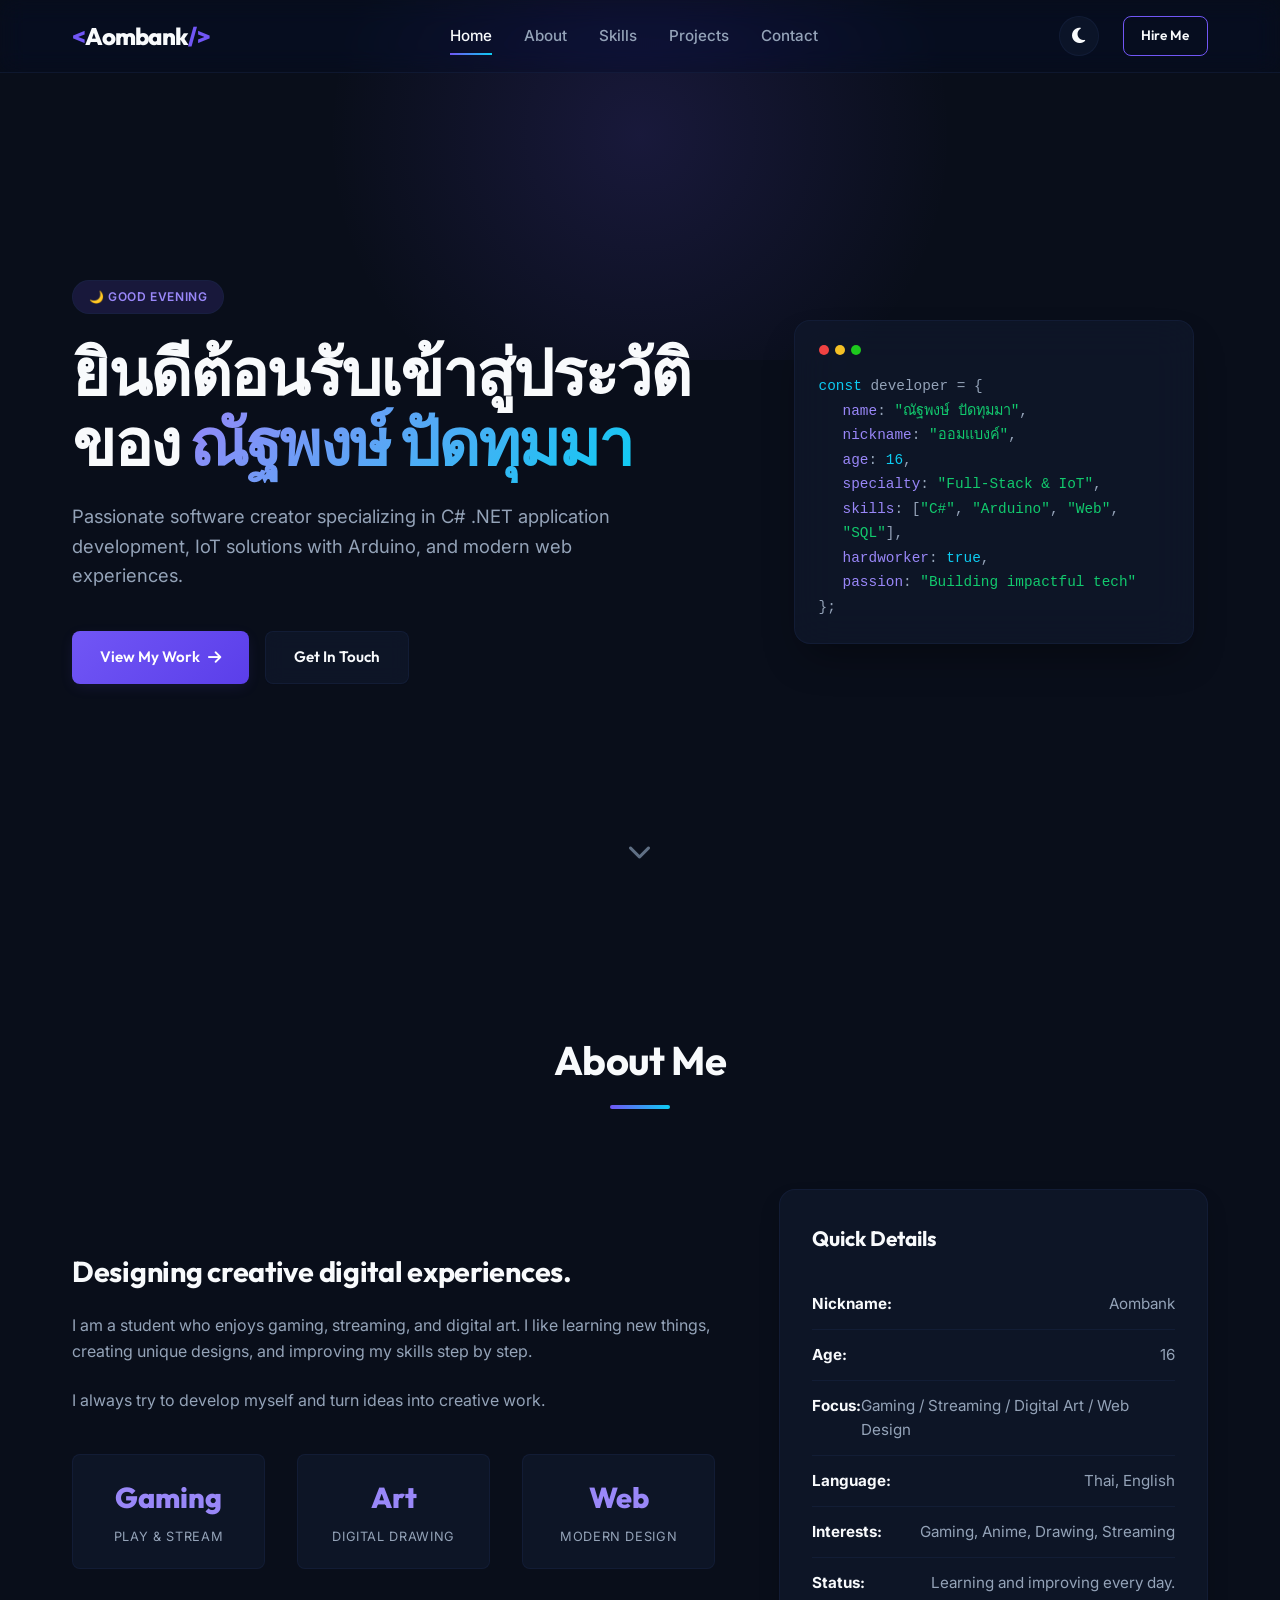
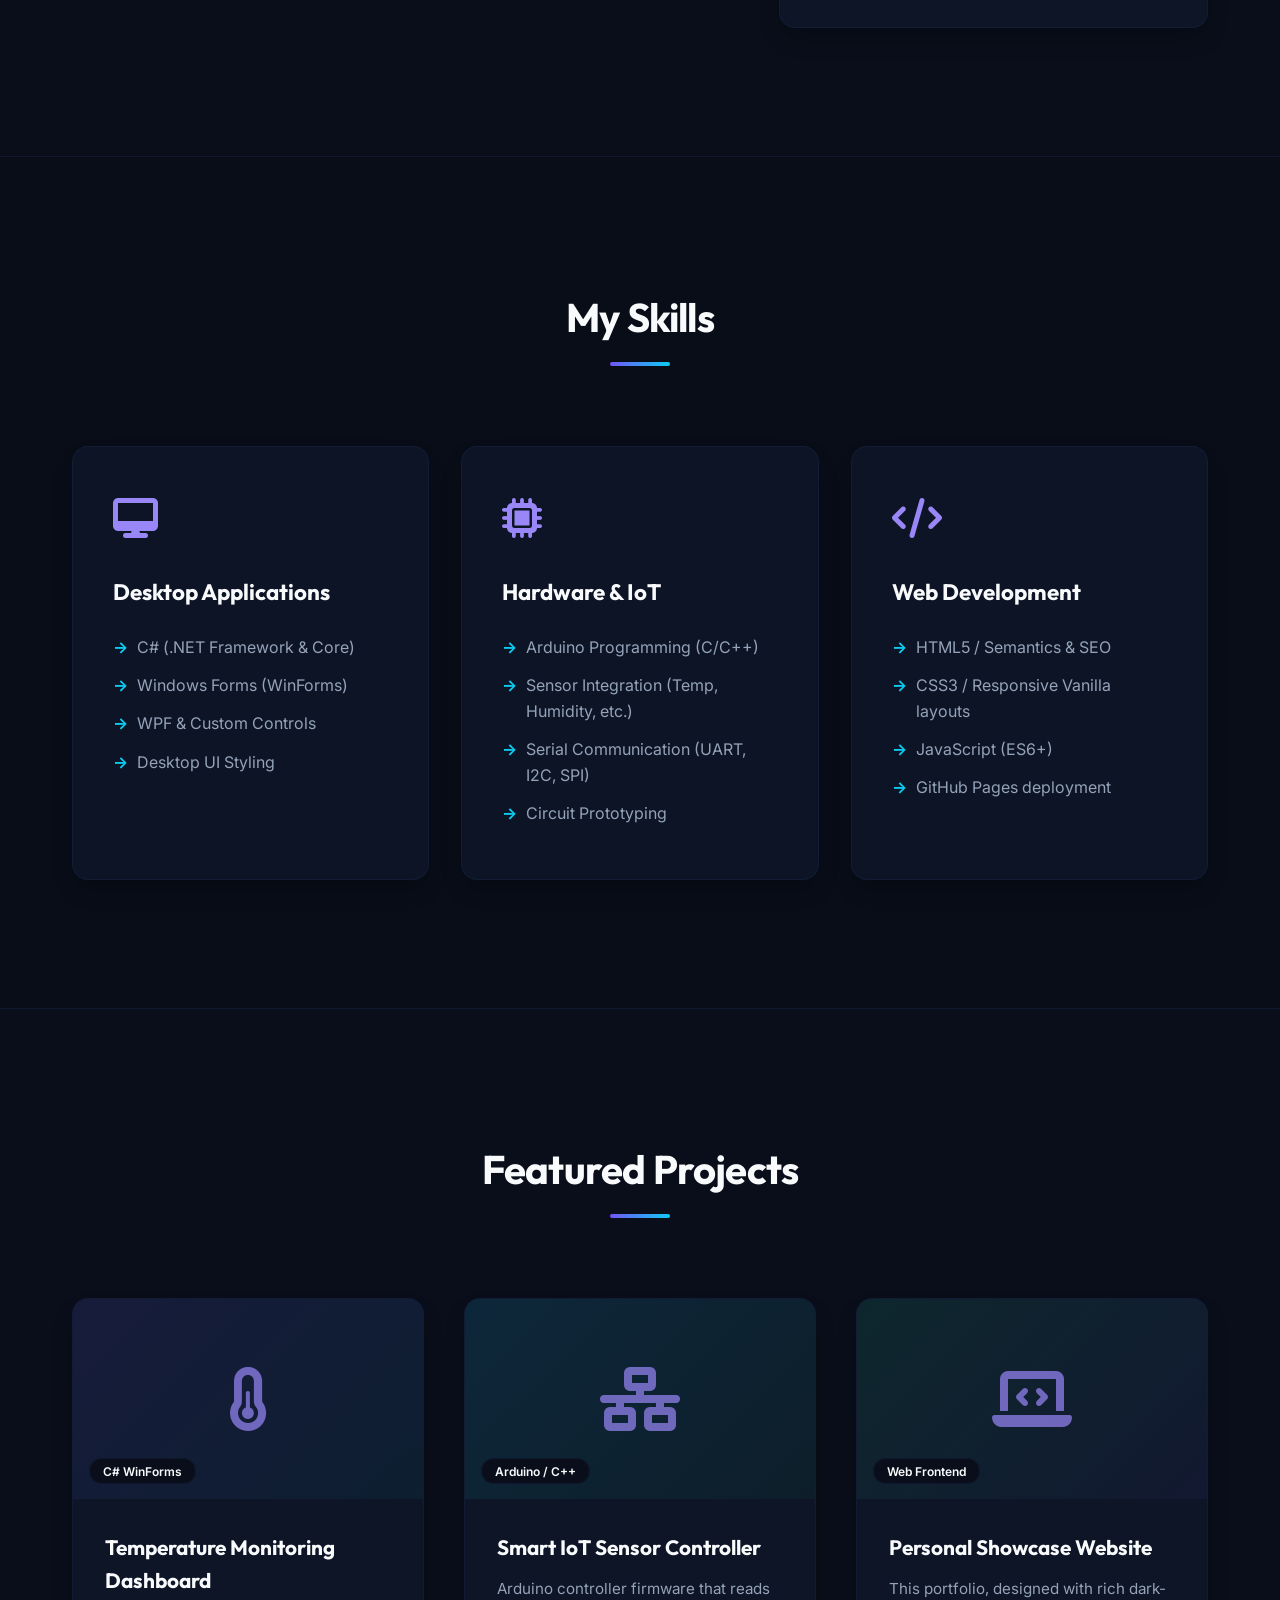
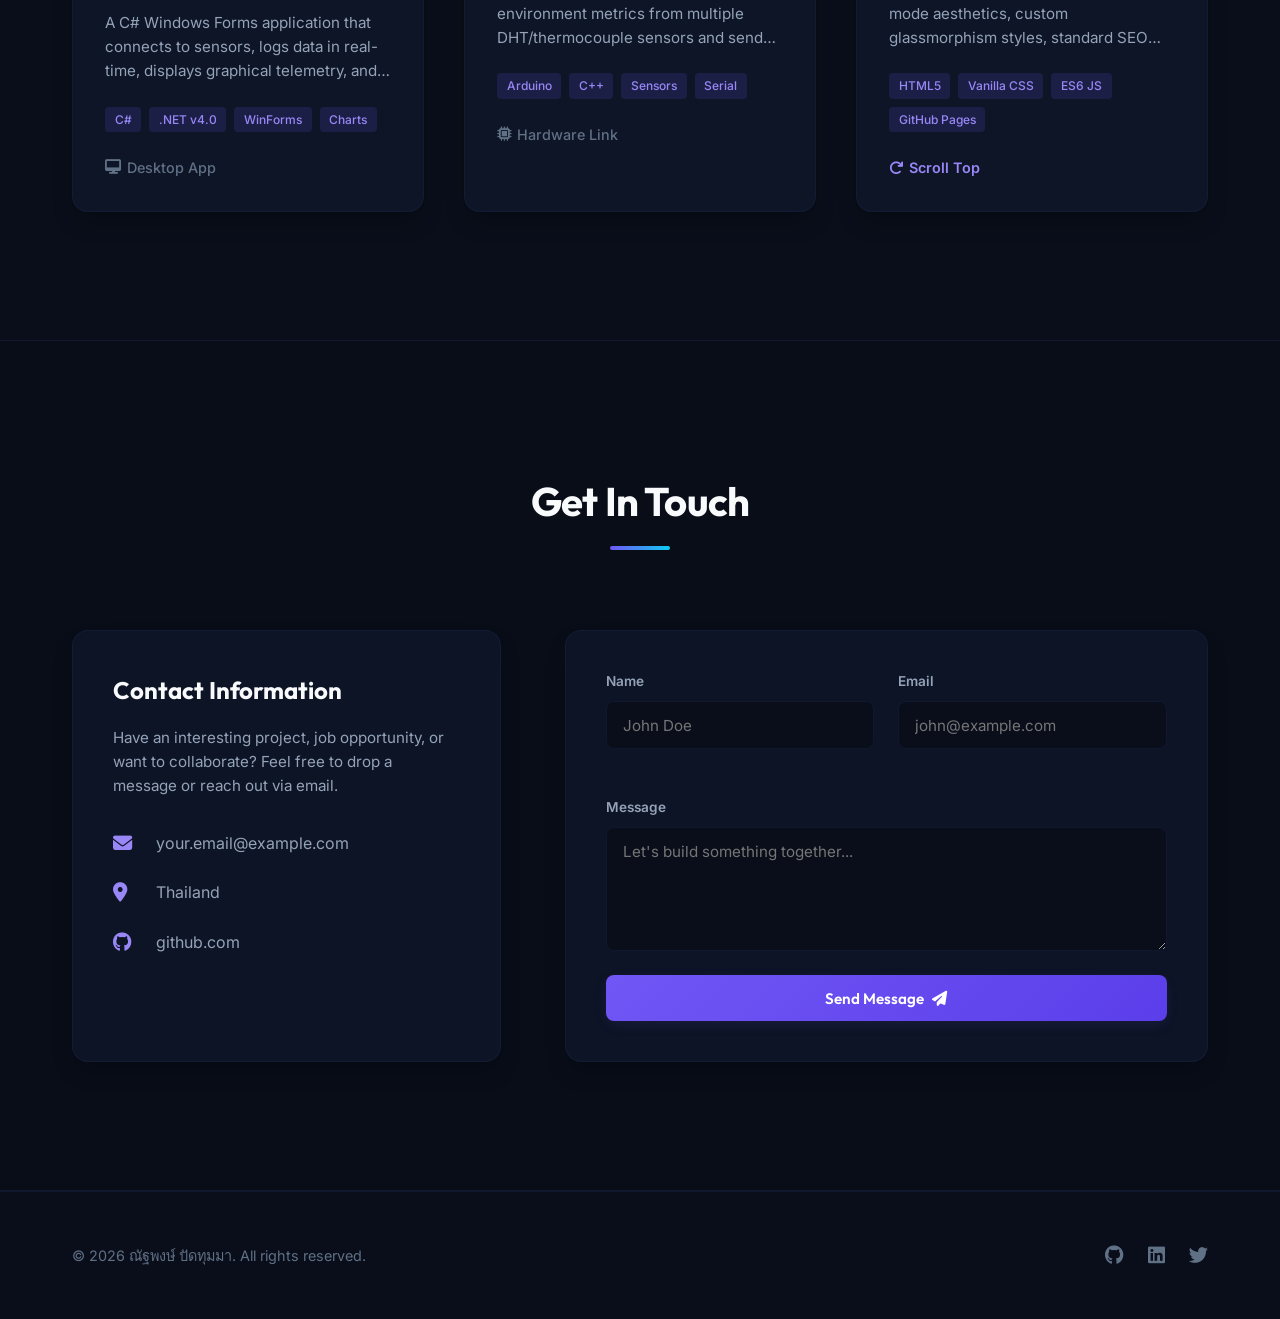
==== commit aea47650: "Update About Me and Quick Details sections for gaming, streaming, digital art theme" ====
--- a/index.html
+++ b/index.html
@@ -89,25 +89,26 @@
             </div>
             <div class="about-grid">
                 <div class="about-text">
-                    <h3>Designing robust applications & smart devices.</h3>
+                    <h3>Designing creative digital experiences.</h3>
                     <p>
-                        I am a developer who loves bridging the gap between software and hardware. With experience designing graphical dashboards using C# WinForms as well as coding microprocessor logic in C/C++ for Arduino, I have a deep appreciation for optimization, clean code, and intuitive user experiences.
+                        I am a student who enjoys gaming, streaming, and digital art.
+                        I like learning new things, creating unique designs, and improving my skills step by step.
                     </p>
                     <p>
-                        Whether building custom desktop applications or developing modern web interfaces, I focus on performance, reliability, and modern aesthetics.
+                        I always try to develop myself and turn ideas into creative work.
                     </p>
                     <div class="stats-row">
                         <div class="stat-card">
-                            <span class="stat-num">C#</span>
-                            <span class="stat-label">WinForms / .NET</span>
+                            <span class="stat-num">Gaming</span>
+                            <span class="stat-label">Play & Stream</span>
                         </div>
                         <div class="stat-card">
-                            <span class="stat-num">IoT</span>
-                            <span class="stat-label">Arduino / Sensors</span>
+                            <span class="stat-num">Art</span>
+                            <span class="stat-label">Digital Drawing</span>
                         </div>
                         <div class="stat-card">
                             <span class="stat-num">Web</span>
-                            <span class="stat-label">HTML / CSS / JS</span>
+                            <span class="stat-label">Modern Design</span>
                         </div>
                     </div>
                 </div>
@@ -115,12 +116,12 @@
                     <div class="info-card">
                         <h3>Quick Details</h3>
                         <ul class="info-list">
-                            <li><strong>Nickname:</strong> ออมแบงค์</li>
+                            <li><strong>Nickname:</strong> Aombank</li>
                             <li><strong>Age:</strong> 16</li>
-                            <li><strong>Focus:</strong> Desktop Dashboards, IoT, Web Design</li>
+                            <li><strong>Focus:</strong> Gaming / Streaming / Digital Art / Web Design</li>
                             <li><strong>Language:</strong> Thai, English</li>
-                            <li><strong>Interests:</strong> Home Automation, Electronics, Clean UI</li>
-                            <li><strong>Status:</strong> Open to new projects</li>
+                            <li><strong>Interests:</strong> Gaming, Anime, Drawing, Streaming</li>
+                            <li><strong>Status:</strong> Learning and improving every day.</li>
                         </ul>
                     </div>
                 </div>
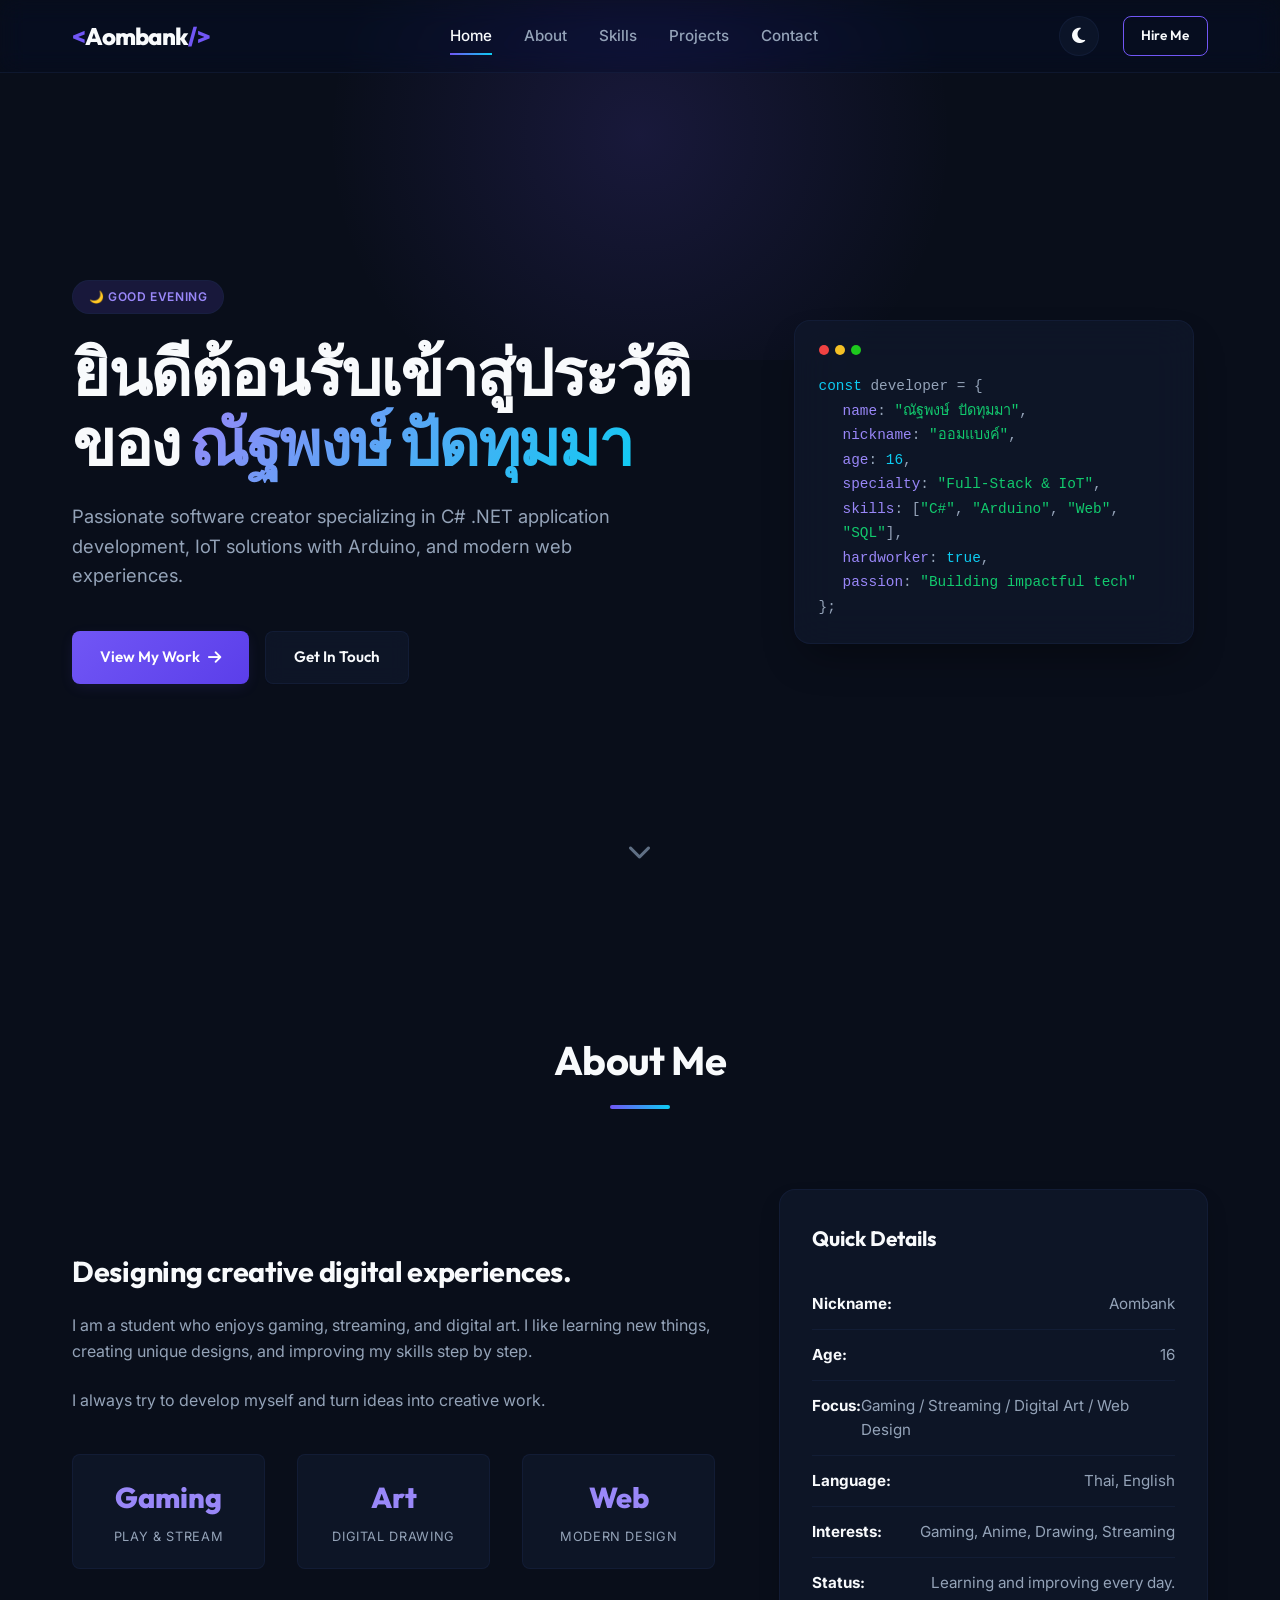
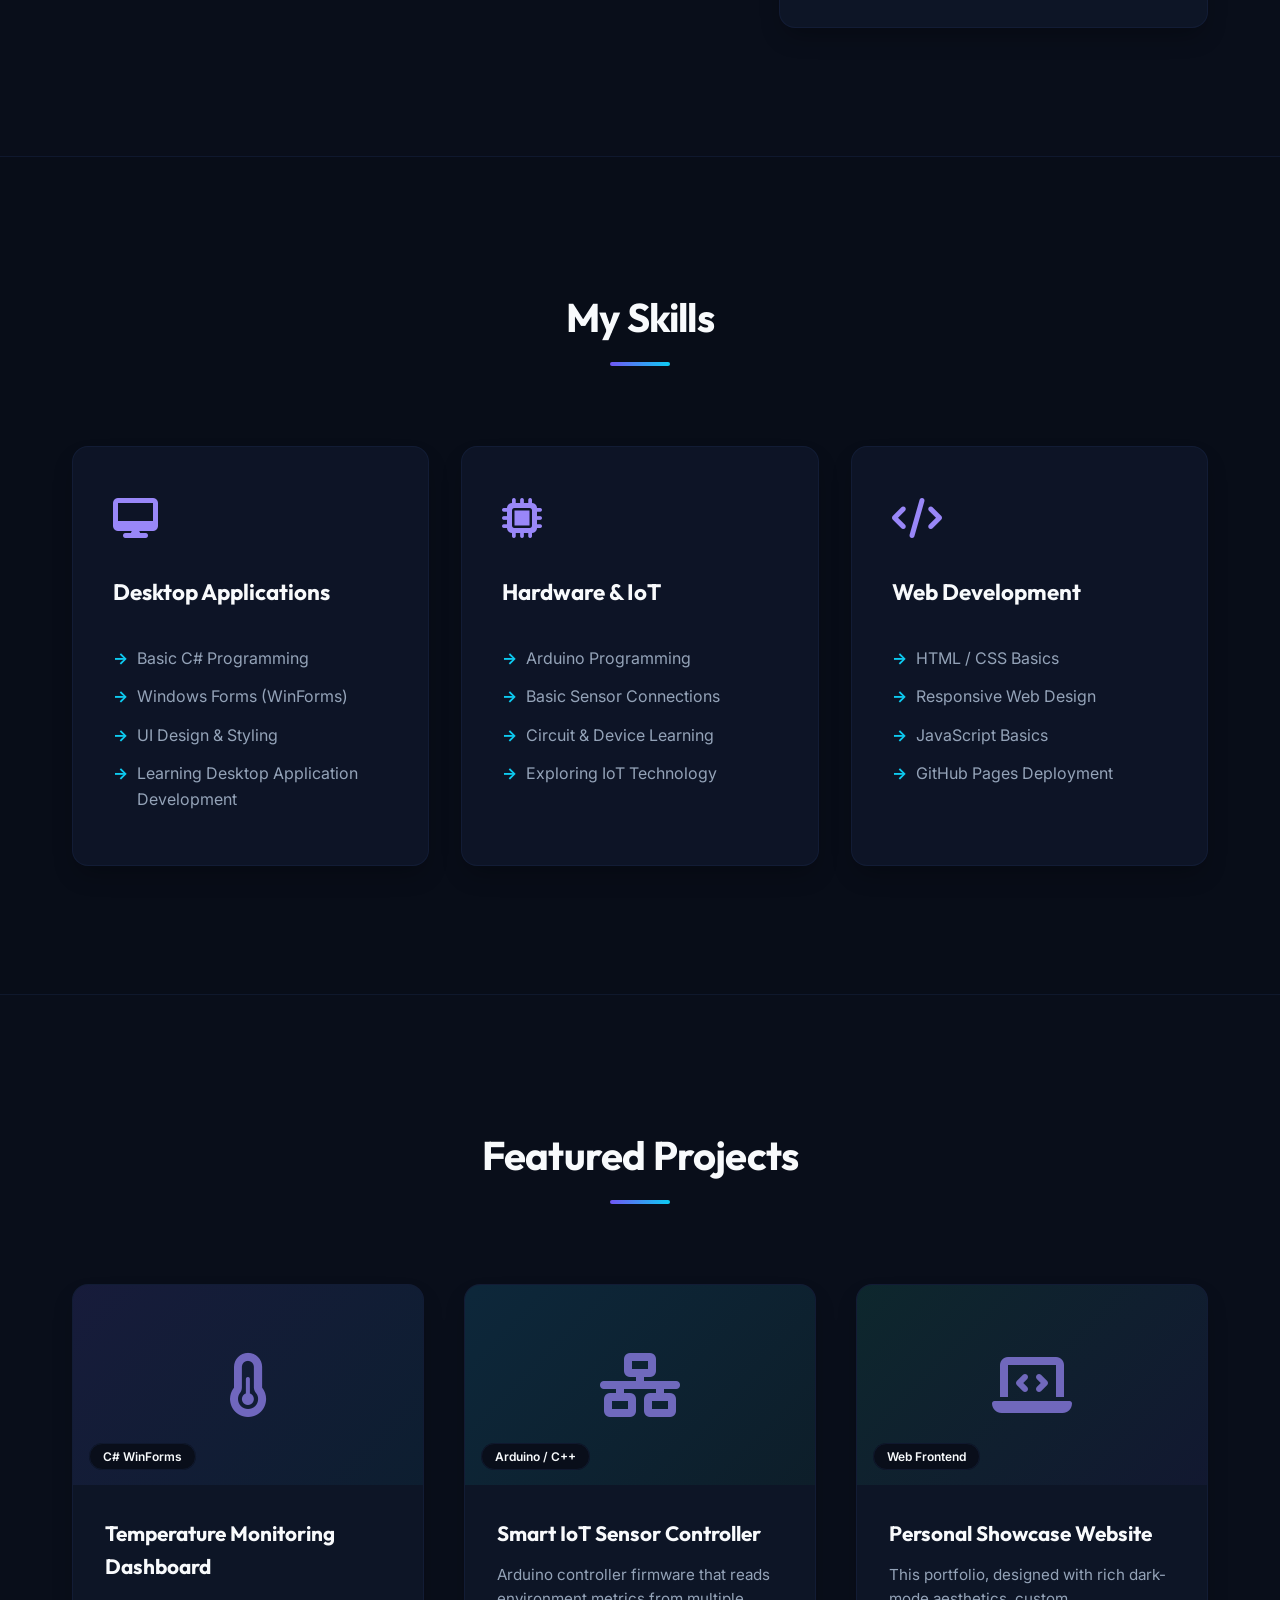
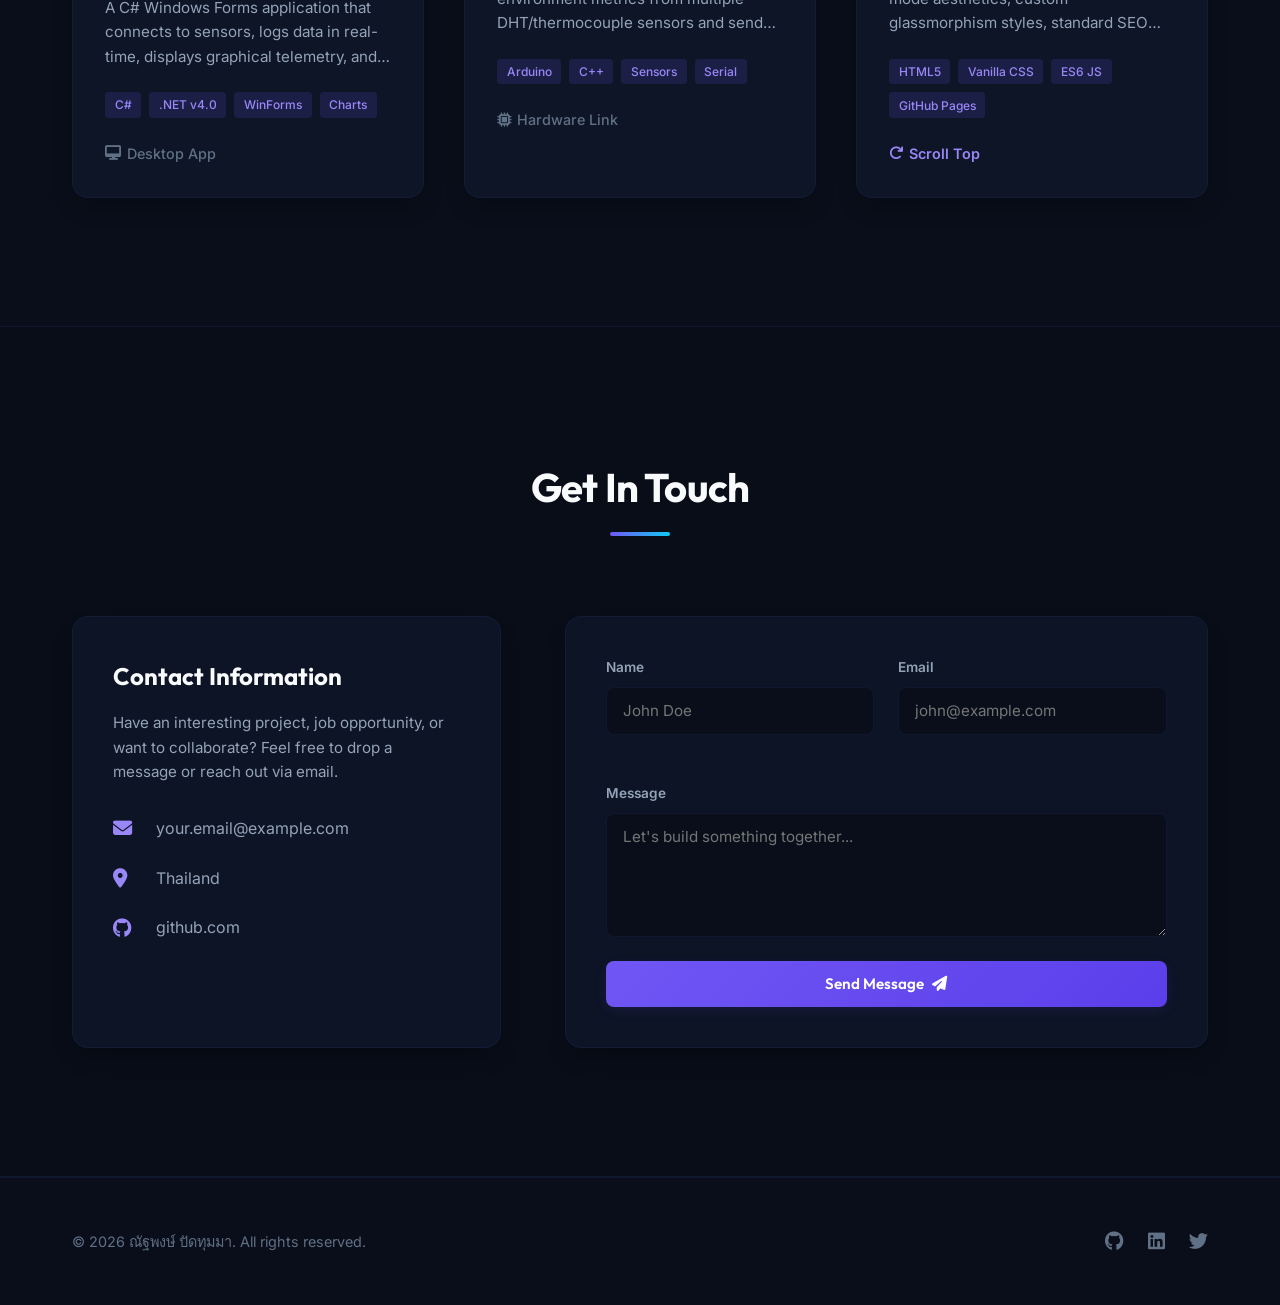
==== commit e25defb7: "Update skills lists content and spacing below titles" ====
--- a/index.html
+++ b/index.html
@@ -141,30 +141,30 @@
                     <div class="category-icon"><i class="fas fa-desktop"></i></div>
                     <h3>Desktop Applications</h3>
                     <ul class="skill-list">
-                        <li>C# (.NET Framework & Core)</li>
+                        <li>Basic C# Programming</li>
                         <li>Windows Forms (WinForms)</li>
-                        <li>WPF & Custom Controls</li>
-                        <li>Desktop UI Styling</li>
+                        <li>UI Design & Styling</li>
+                        <li>Learning Desktop Application Development</li>
                     </ul>
                 </div>
                 <div class="skill-category">
                     <div class="category-icon"><i class="fas fa-microchip"></i></div>
                     <h3>Hardware & IoT</h3>
                     <ul class="skill-list">
-                        <li>Arduino Programming (C/C++)</li>
-                        <li>Sensor Integration (Temp, Humidity, etc.)</li>
-                        <li>Serial Communication (UART, I2C, SPI)</li>
-                        <li>Circuit Prototyping</li>
+                        <li>Arduino Programming</li>
+                        <li>Basic Sensor Connections</li>
+                        <li>Circuit & Device Learning</li>
+                        <li>Exploring IoT Technology</li>
                     </ul>
                 </div>
                 <div class="skill-category">
                     <div class="category-icon"><i class="fas fa-code"></i></div>
                     <h3>Web Development</h3>
                     <ul class="skill-list">
-                        <li>HTML5 / Semantics & SEO</li>
-                        <li>CSS3 / Responsive Vanilla layouts</li>
-                        <li>JavaScript (ES6+)</li>
-                        <li>GitHub Pages deployment</li>
+                        <li>HTML / CSS Basics</li>
+                        <li>Responsive Web Design</li>
+                        <li>JavaScript Basics</li>
+                        <li>GitHub Pages Deployment</li>
                     </ul>
                 </div>
             </div>
--- a/index.css
+++ b/index.css
@@ -592,7 +592,7 @@
 .skill-category h3 {
     font-family: var(--font-heading);
     font-size: 1.4rem;
-    margin-bottom: 1.5rem;
+    margin-bottom: 2.2rem;
 }
 
 .skill-list {
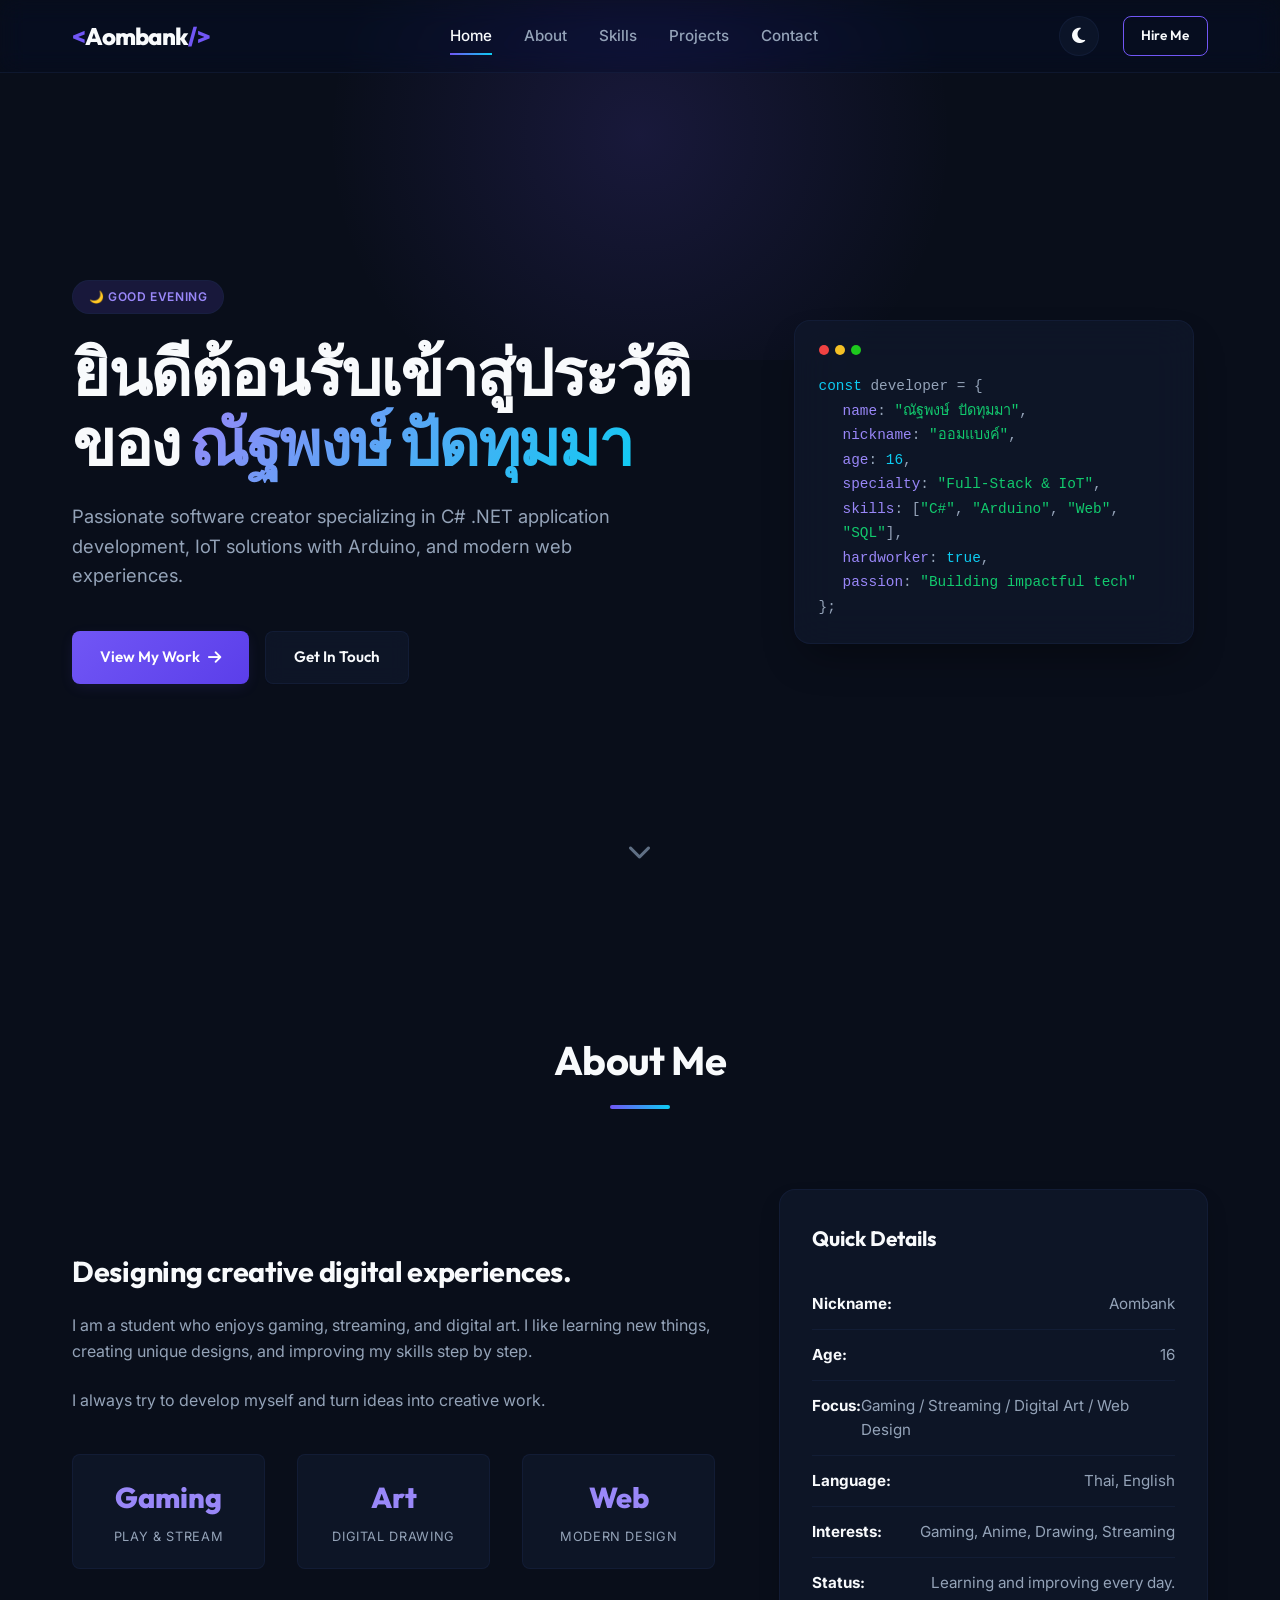
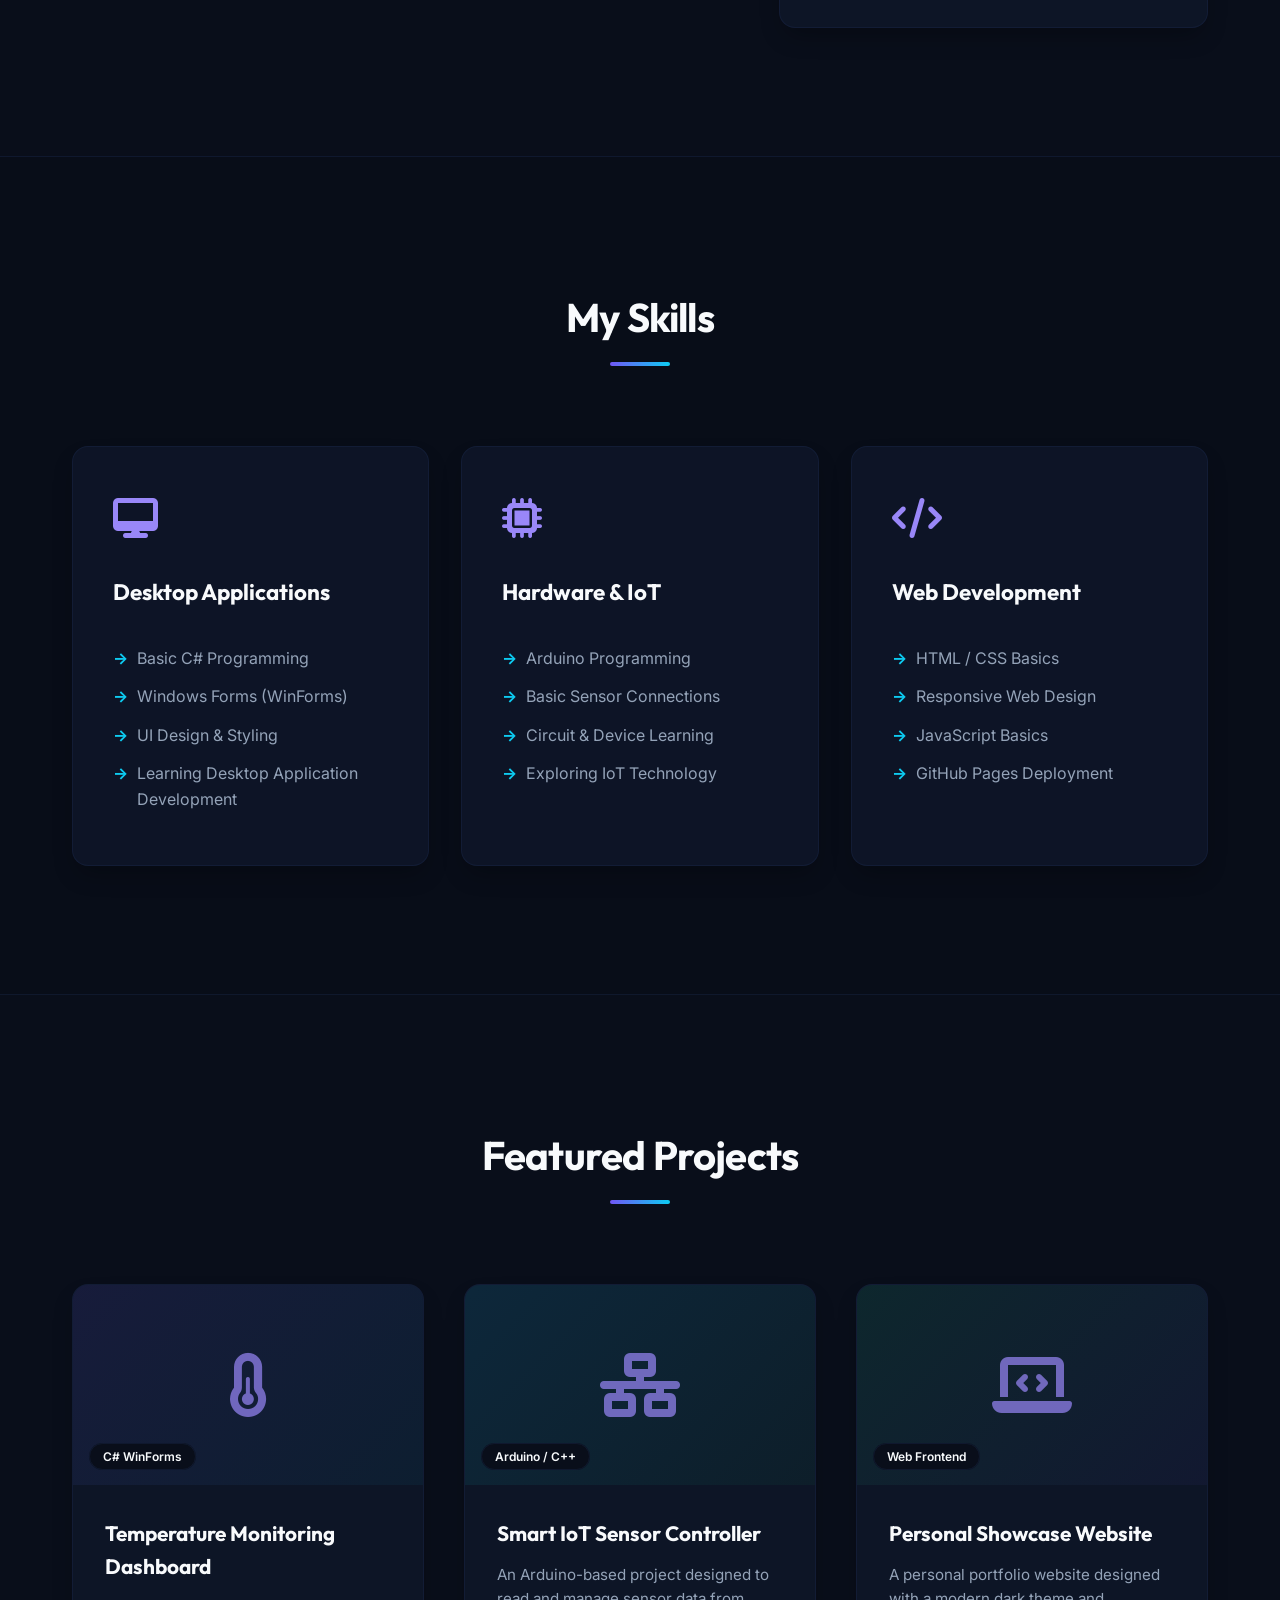
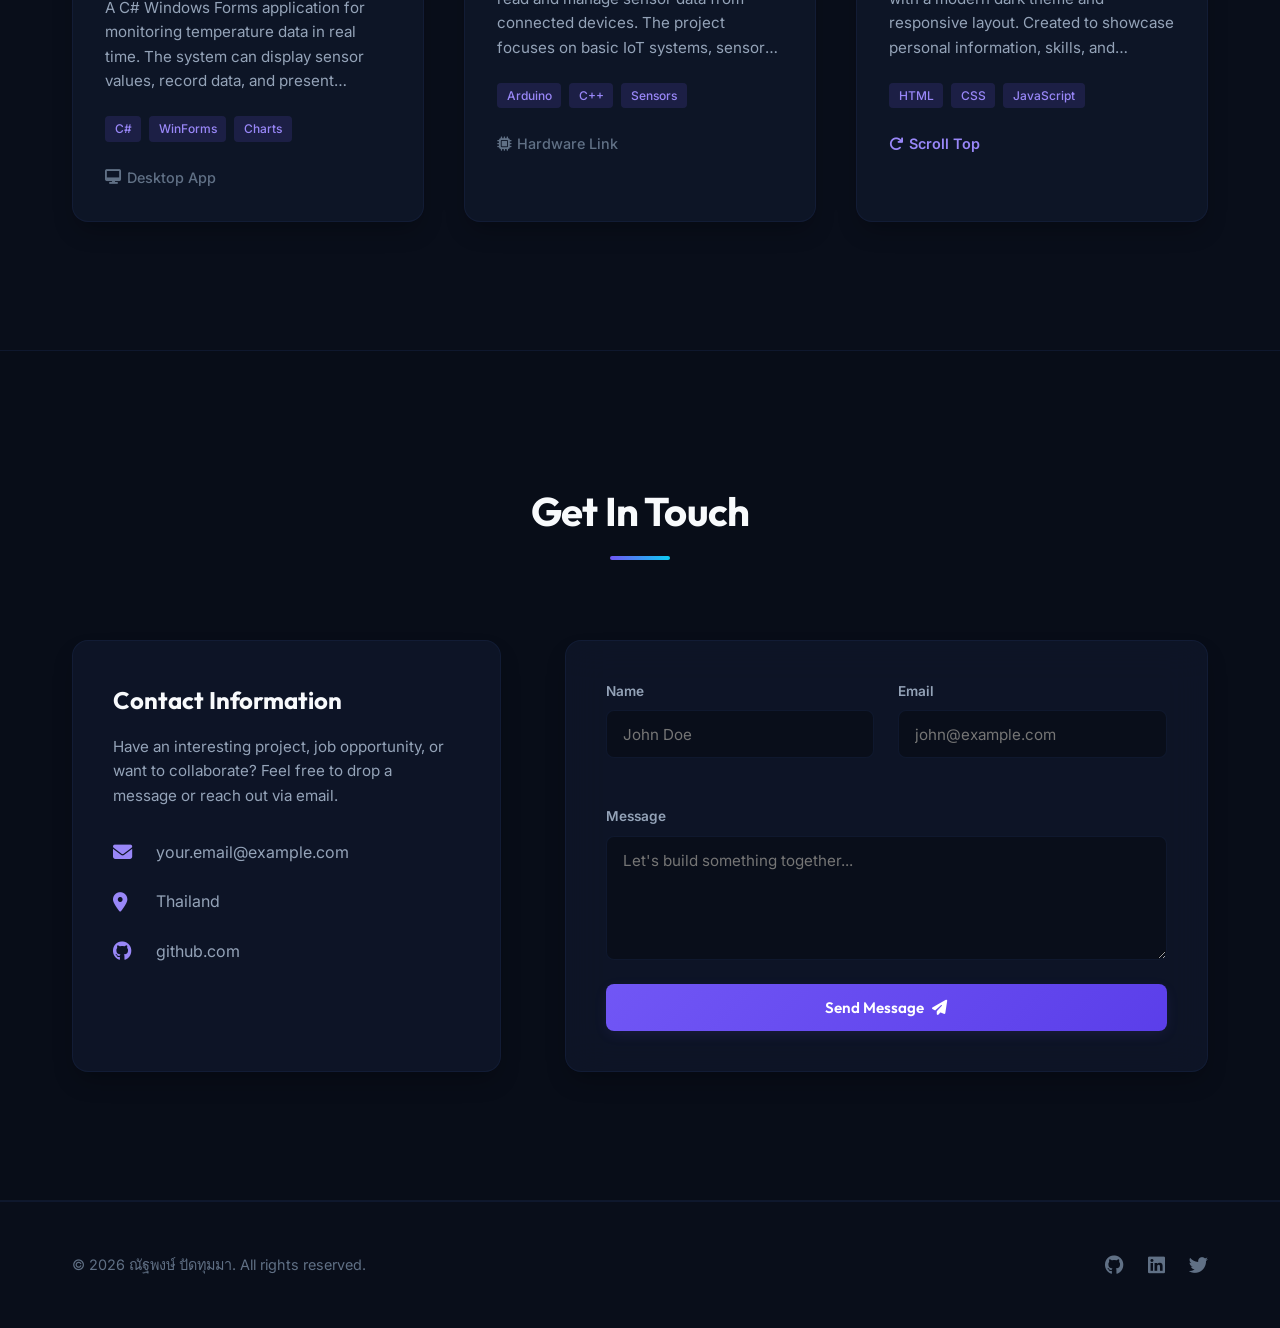
==== commit 021c1ded: "Update Featured Projects section content and tags, and increase description box height in CSS" ====
--- a/index.html
+++ b/index.html
@@ -189,10 +189,9 @@
                     </div>
                     <div class="project-info">
                         <h3>Temperature Monitoring Dashboard</h3>
-                        <p>A C# Windows Forms application that connects to sensors, logs data in real-time, displays graphical telemetry, and provides customizable thresholds and alarms.</p>
+                        <p>A C# Windows Forms application for monitoring temperature data in real time. The system can display sensor values, record data, and present information through a simple dashboard interface.</p>
                         <div class="project-tech-tags">
                             <span>C#</span>
-                            <span>.NET v4.0</span>
                             <span>WinForms</span>
                             <span>Charts</span>
                         </div>
@@ -212,12 +211,11 @@
                     </div>
                     <div class="project-info">
                         <h3>Smart IoT Sensor Controller</h3>
-                        <p>Arduino controller firmware that reads environment metrics from multiple DHT/thermocouple sensors and sends data securely over Serial and MQTT.</p>
+                        <p>An Arduino-based project designed to read and manage sensor data from connected devices. The project focuses on basic IoT systems, sensor communication, and hardware integration.</p>
                         <div class="project-tech-tags">
                             <span>Arduino</span>
                             <span>C++</span>
                             <span>Sensors</span>
-                            <span>Serial</span>
                         </div>
                         <div class="project-links">
                             <span class="project-link-disabled"><i class="fas fa-microchip"></i> Hardware Link</span>
@@ -235,12 +233,11 @@
                     </div>
                     <div class="project-info">
                         <h3>Personal Showcase Website</h3>
-                        <p>This portfolio, designed with rich dark-mode aesthetics, custom glassmorphism styles, standard SEO elements, and interactive themes hosted on GitHub Pages.</p>
+                        <p>A personal portfolio website designed with a modern dark theme and responsive layout. Created to showcase personal information, skills, and projects in a clean and creative style.</p>
                         <div class="project-tech-tags">
-                            <span>HTML5</span>
-                            <span>Vanilla CSS</span>
-                            <span>ES6 JS</span>
-                            <span>GitHub Pages</span>
+                            <span>HTML</span>
+                            <span>CSS</span>
+                            <span>JavaScript</span>
                         </div>
                         <div class="project-links">
                             <a href="#hero" class="project-link"><i class="fas fa-redo"></i> Scroll Top</a>
--- a/index.css
+++ b/index.css
@@ -697,10 +697,10 @@
     color: var(--text-secondary);
     font-size: 0.95rem;
     margin-bottom: 1.5rem;
-    height: 72px;
+    height: 96px;
     overflow: hidden;
     display: -webkit-box;
-    -webkit-line-clamp: 3;
+    -webkit-line-clamp: 4;
     -webkit-box-orient: vertical;
 }
 
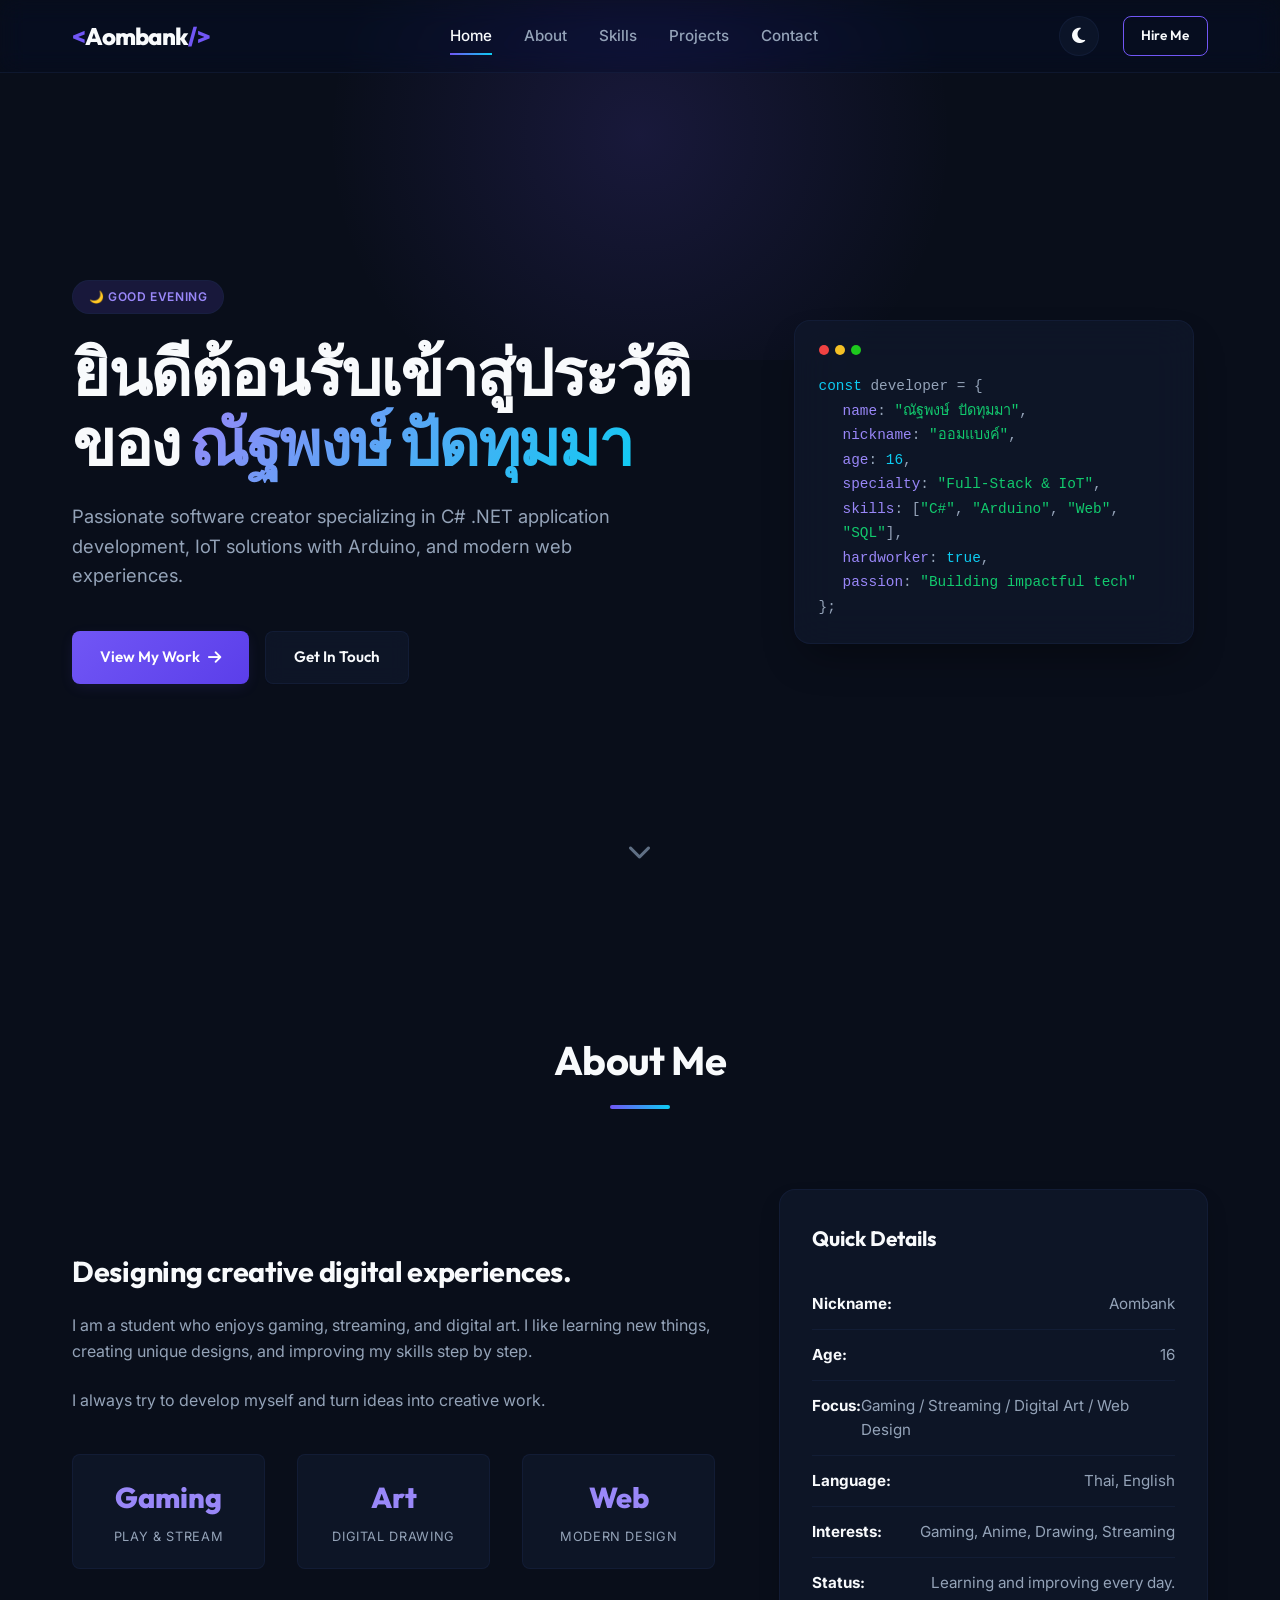
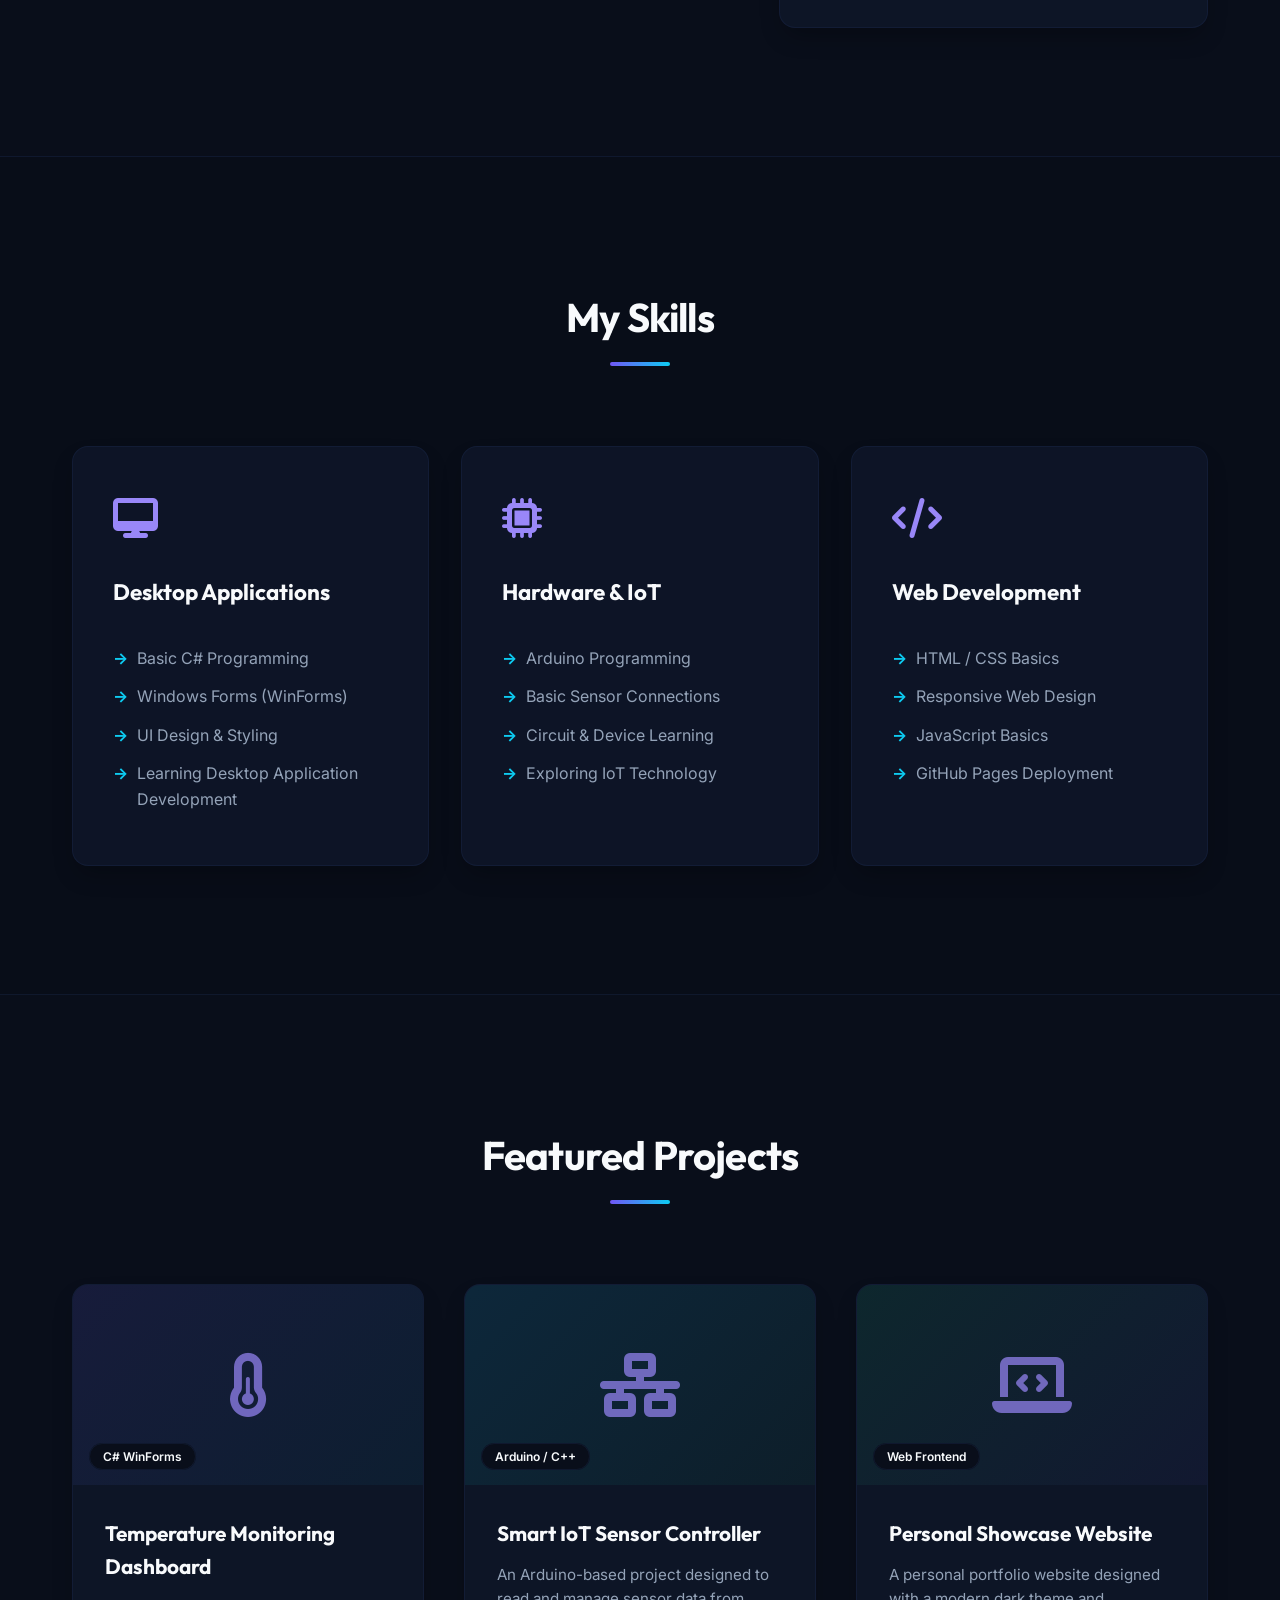
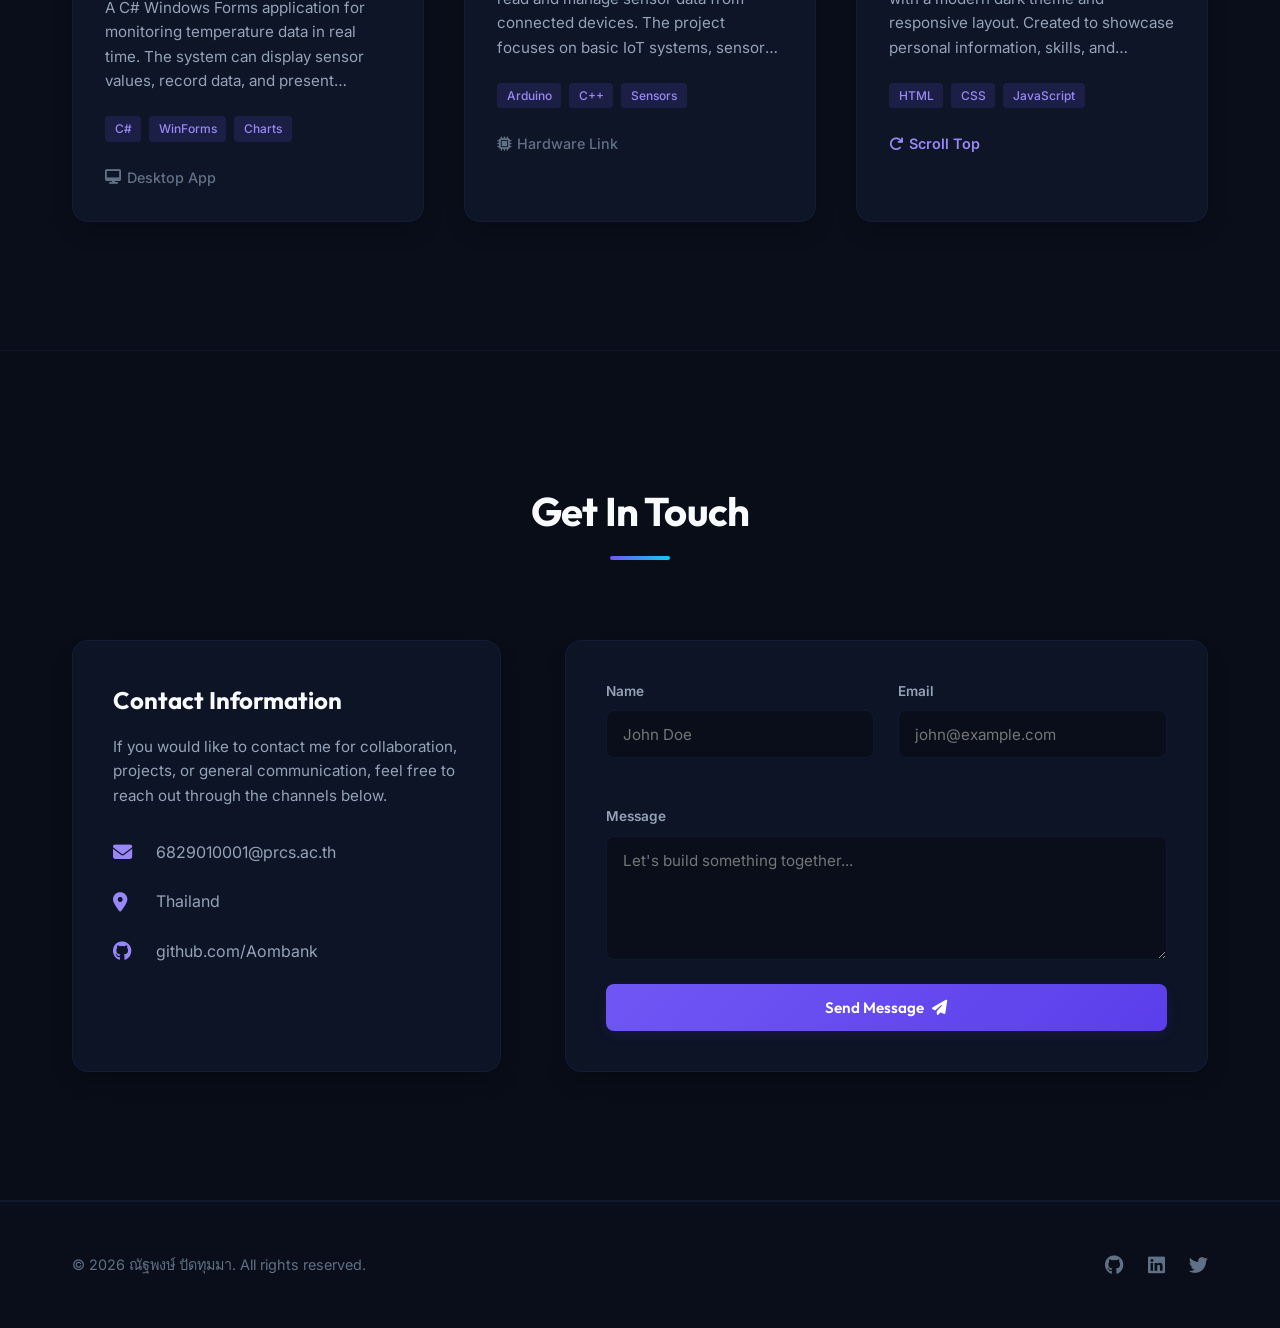
==== commit 32f580c3: "Update Contact Information section details and link hover transition styling" ====
--- a/index.html
+++ b/index.html
@@ -258,11 +258,11 @@
             <div class="contact-grid">
                 <div class="contact-card">
                     <h3>Contact Information</h3>
-                    <p>Have an interesting project, job opportunity, or want to collaborate? Feel free to drop a message or reach out via email.</p>
+                    <p>If you would like to contact me for collaboration, projects, or general communication, feel free to reach out through the channels below.</p>
                     <ul class="contact-methods">
                         <li>
                             <i class="fas fa-envelope"></i>
-                            <span>your.email@example.com</span>
+                            <span><a href="mailto:6829010001@prcs.ac.th">6829010001@prcs.ac.th</a></span>
                         </li>
                         <li>
                             <i class="fas fa-map-marker-alt"></i>
@@ -270,7 +270,7 @@
                         </li>
                         <li>
                             <i class="fab fa-github"></i>
-                            <span>github.com</span>
+                            <span><a href="https://github.com/Aombank" target="_blank" rel="noopener noreferrer">github.com/Aombank</a></span>
                         </li>
                     </ul>
                 </div>
--- a/index.css
+++ b/index.css
@@ -795,6 +795,15 @@
     width: 24px;
 }
 
+.contact-methods a {
+    color: inherit;
+    transition: var(--transition-smooth);
+}
+
+.contact-methods a:hover {
+    color: var(--primary-light);
+}
+
 /* Contact Form */
 .contact-form-container {
     background: var(--bg-surface);
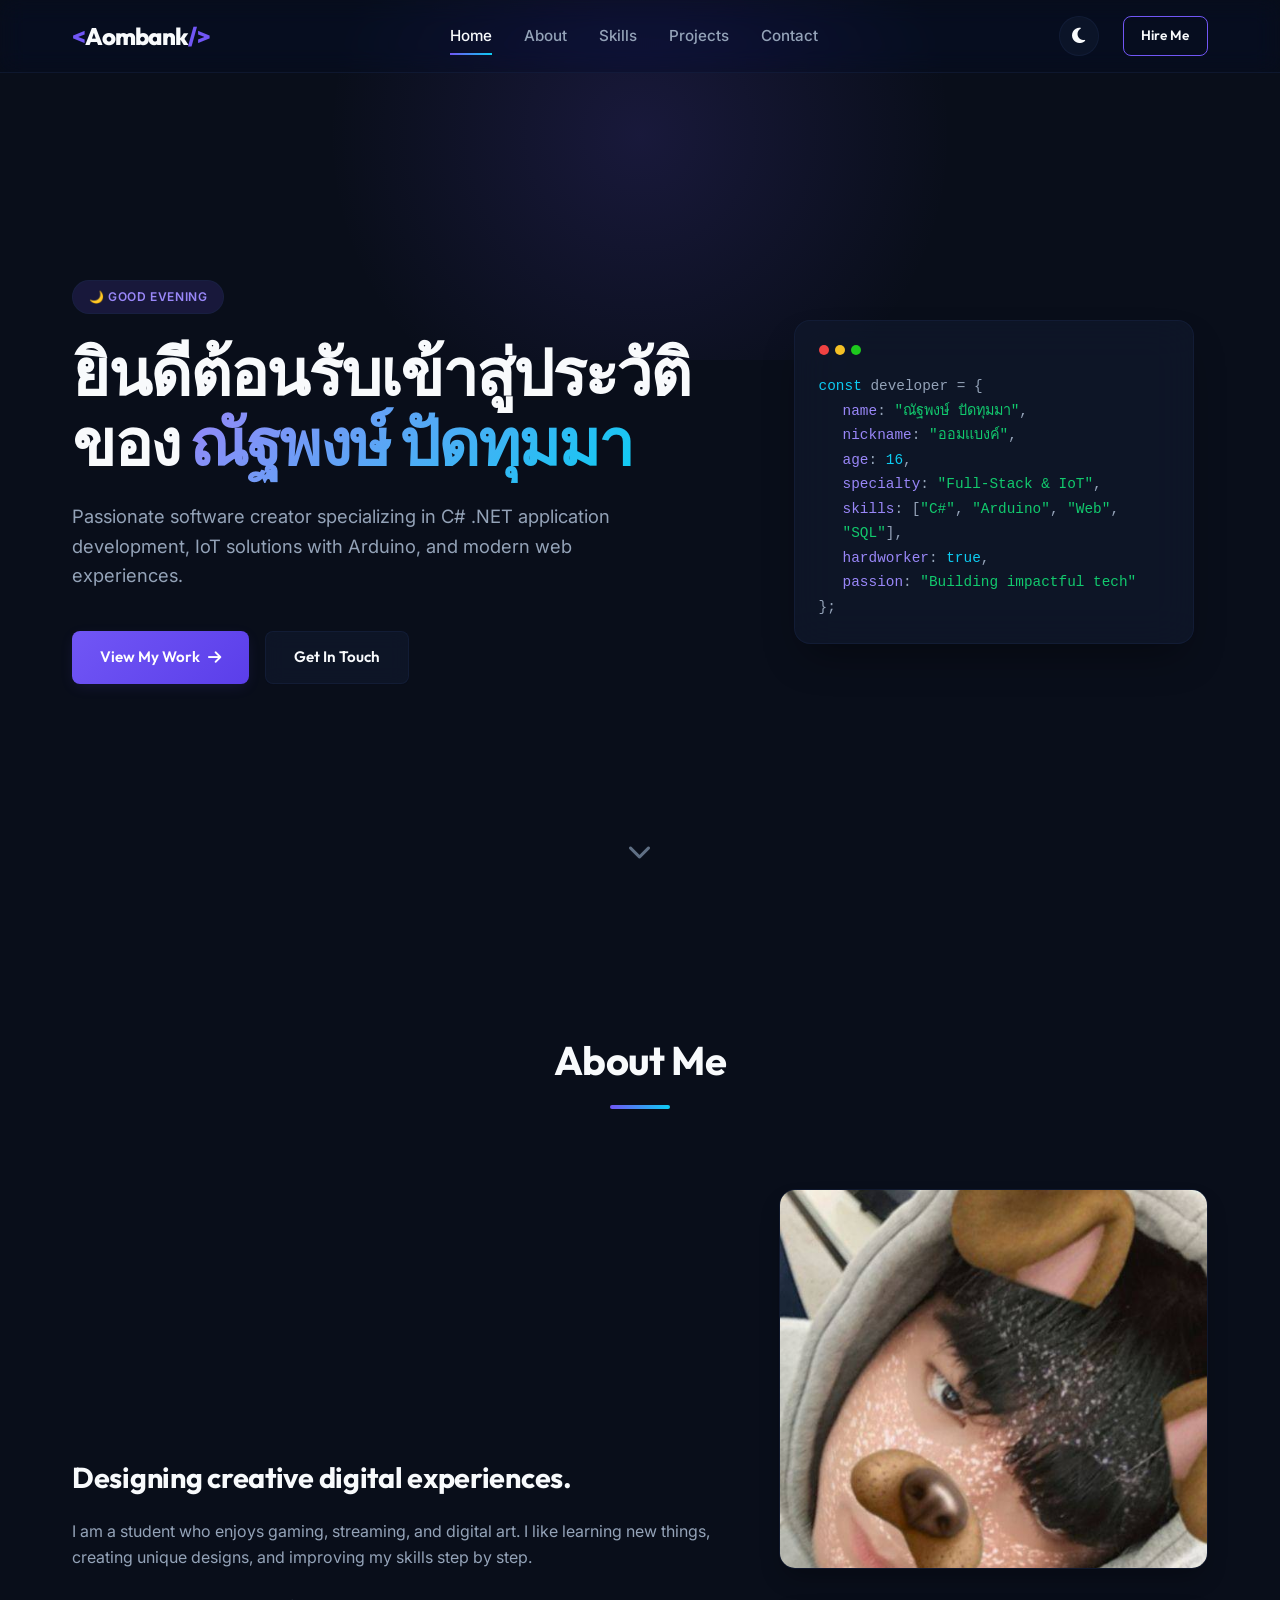
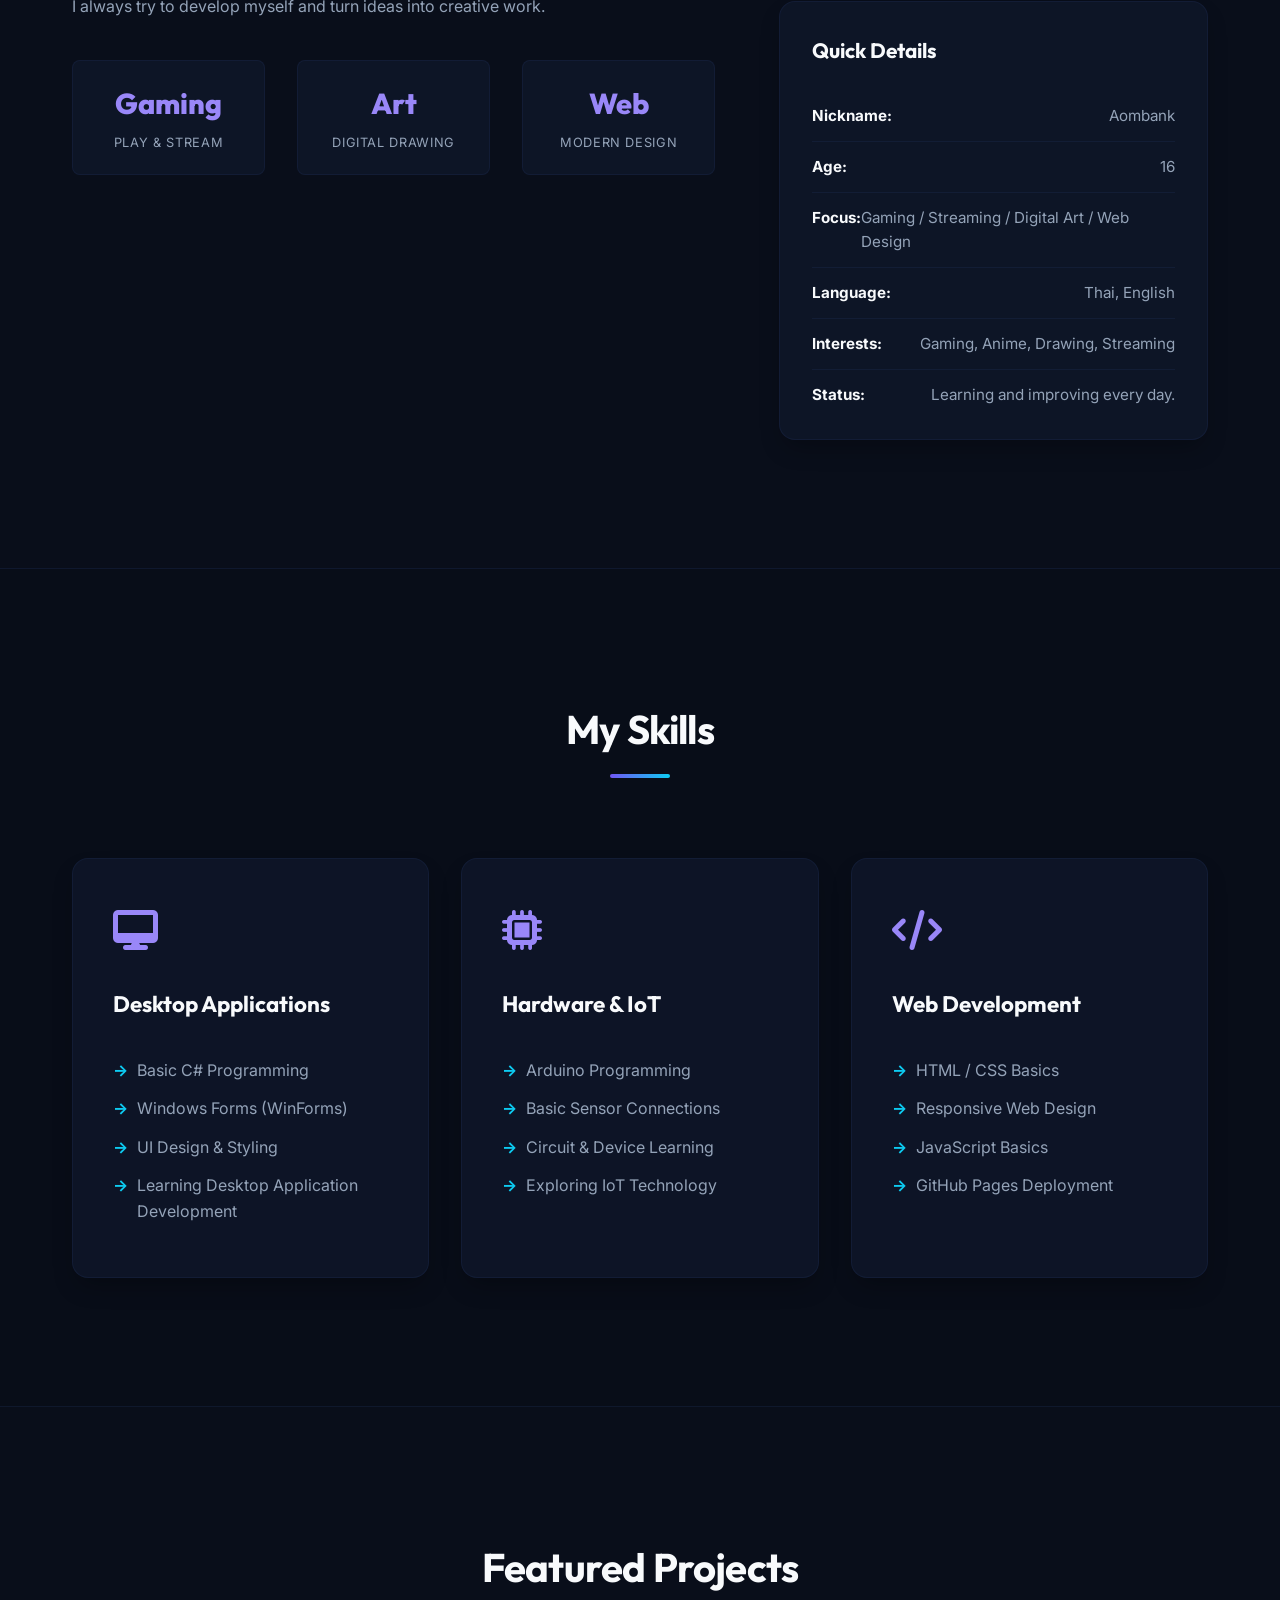
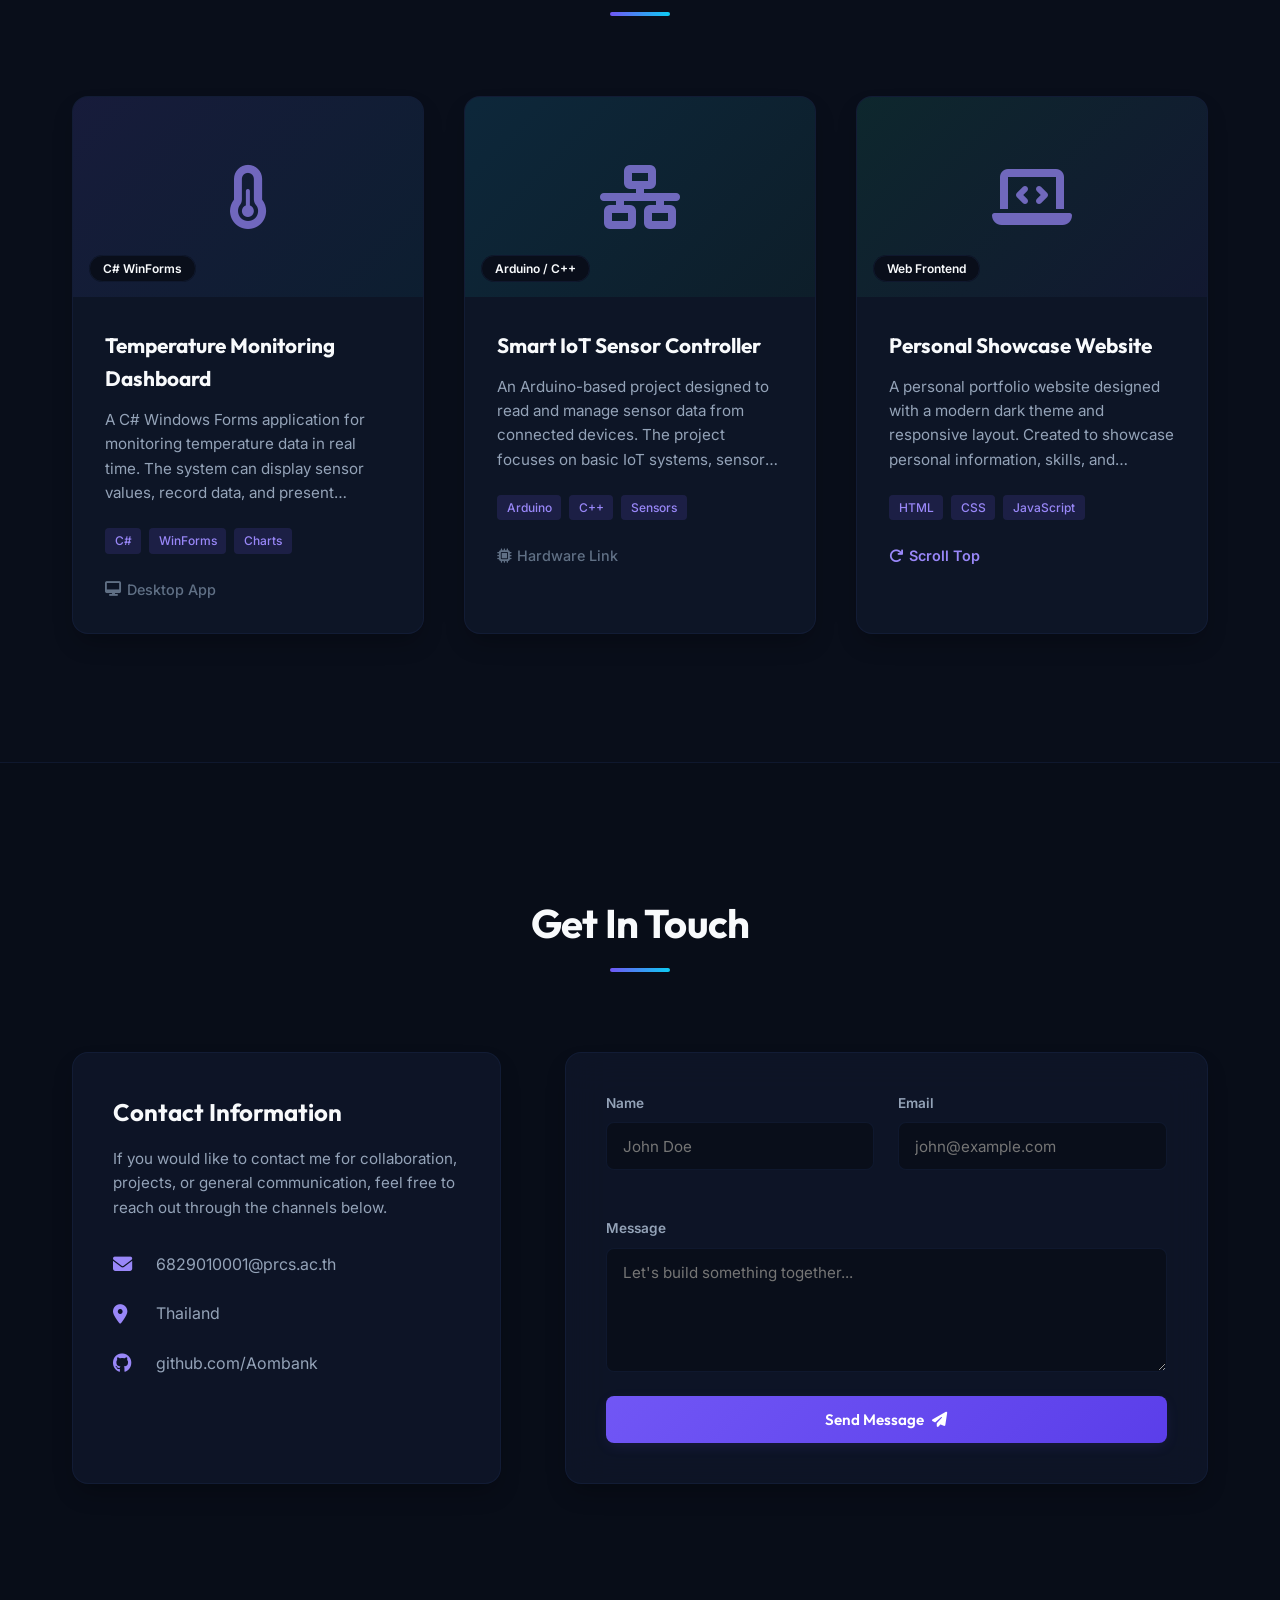
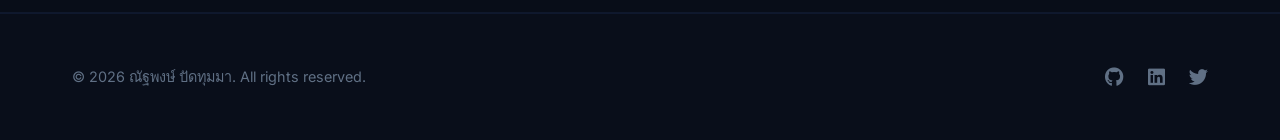
==== commit 4439c38f: "Add profile picture to About Me section" ====
--- a/index.html
+++ b/index.html
@@ -113,6 +113,9 @@
                     </div>
                 </div>
                 <div class="about-info">
+                    <div class="profile-image-container">
+                        <img src="profile.jpg" alt="ณัฐพงษ์ ปัดทุมมา (ออมแบงค์)" class="profile-img">
+                    </div>
                     <div class="info-card">
                         <h3>Quick Details</h3>
                         <ul class="info-list">
--- a/index.css
+++ b/index.css
@@ -541,6 +541,29 @@
     color: var(--text-primary);
 }
 
+.profile-image-container {
+    width: 100%;
+    height: 380px;
+    border-radius: var(--border-radius-md);
+    overflow: hidden;
+    border: 1px solid var(--bg-glass-border);
+    box-shadow: var(--shadow-md);
+    margin-bottom: 2rem;
+    position: relative;
+}
+
+.profile-img {
+    width: 100%;
+    height: 100%;
+    object-fit: cover;
+    object-position: center 20%;
+    transition: var(--transition-bounce);
+}
+
+.profile-image-container:hover .profile-img {
+    transform: scale(1.05);
+}
+
 /* ==========================================================================
    Skills Section
    ========================================================================== */
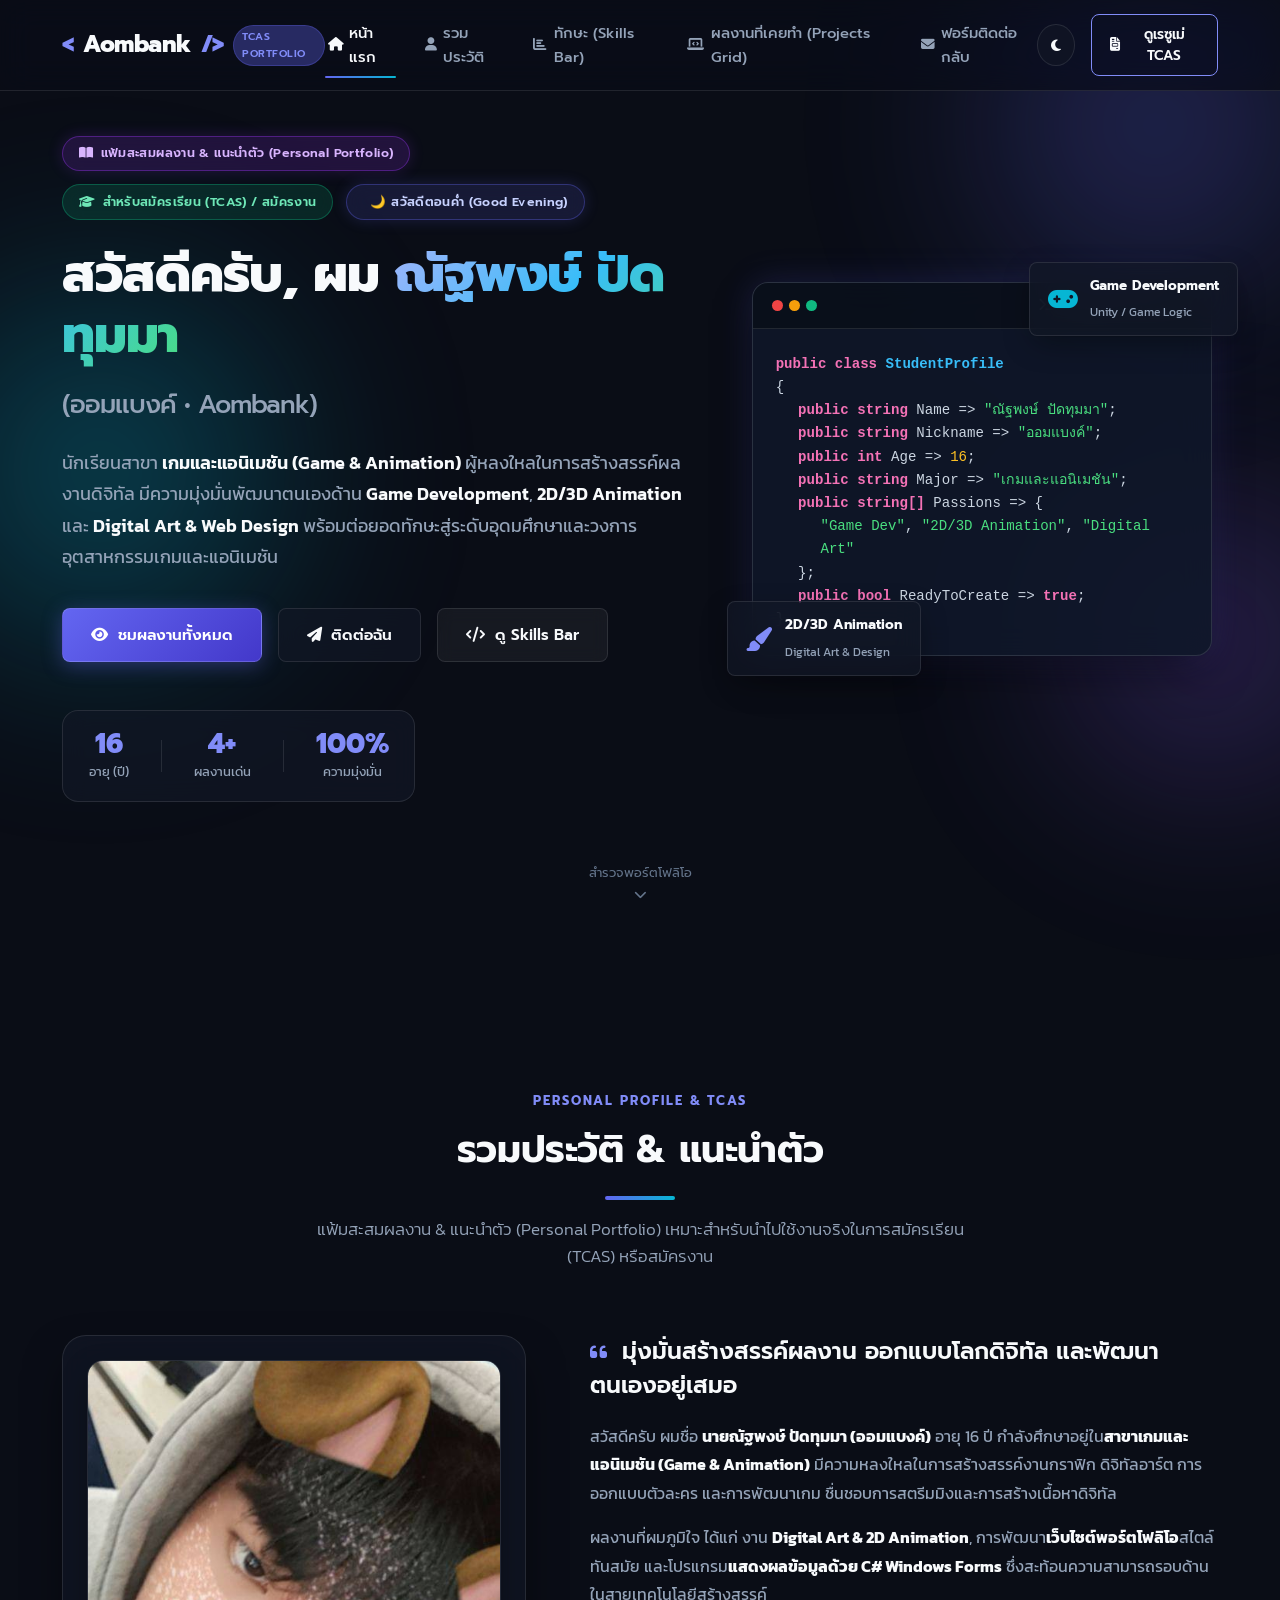
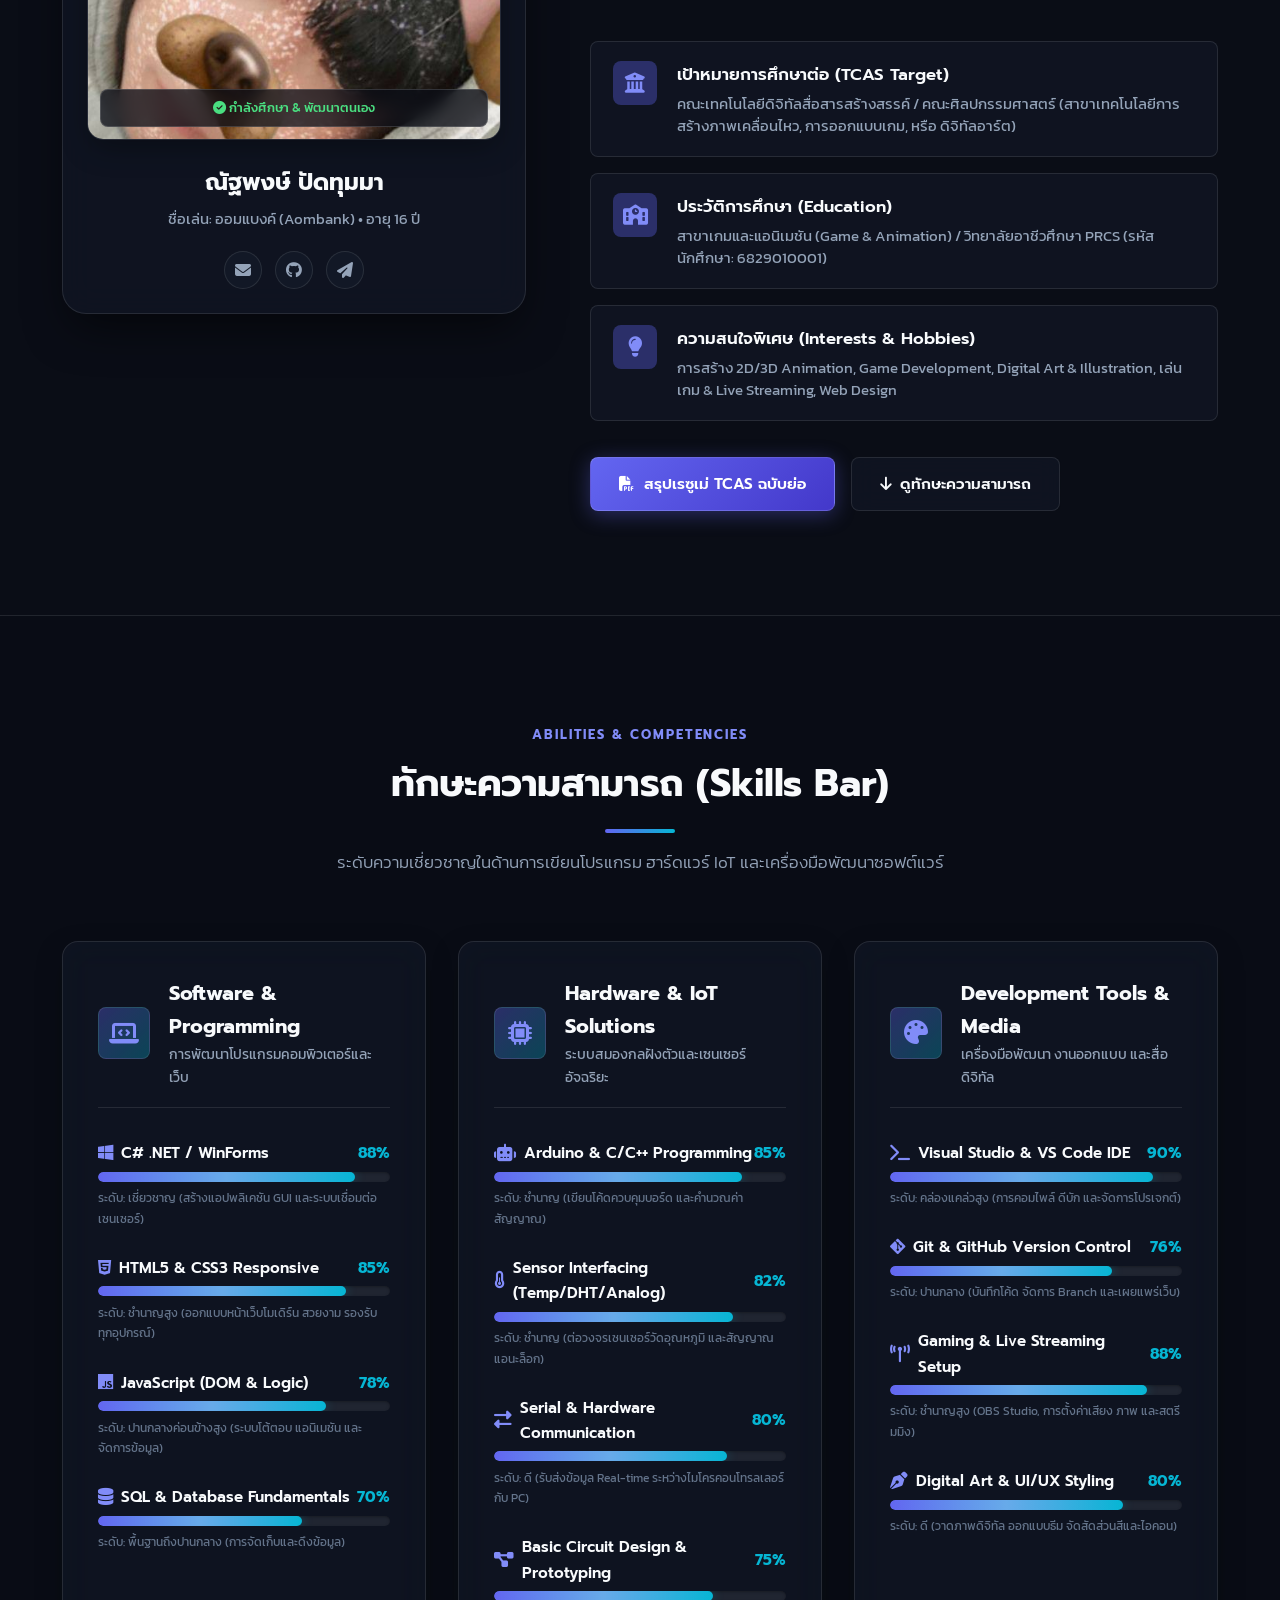
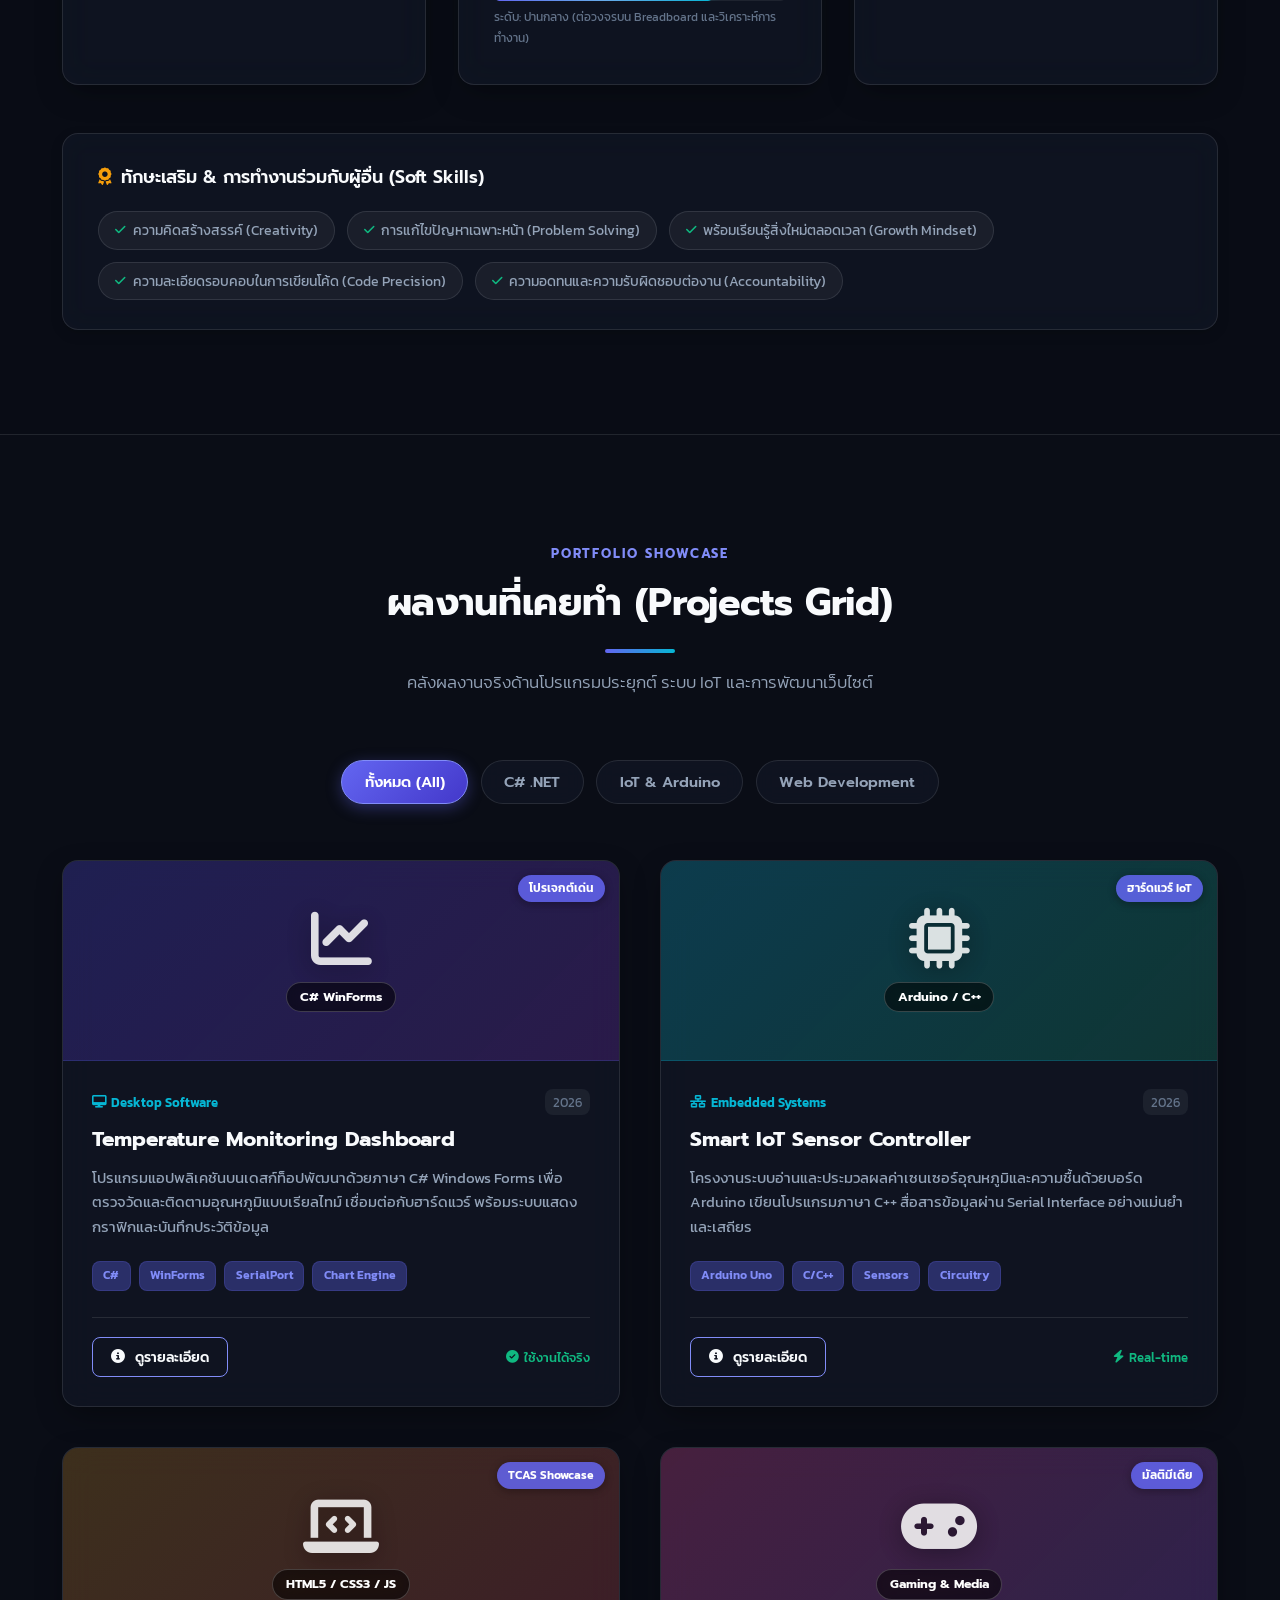
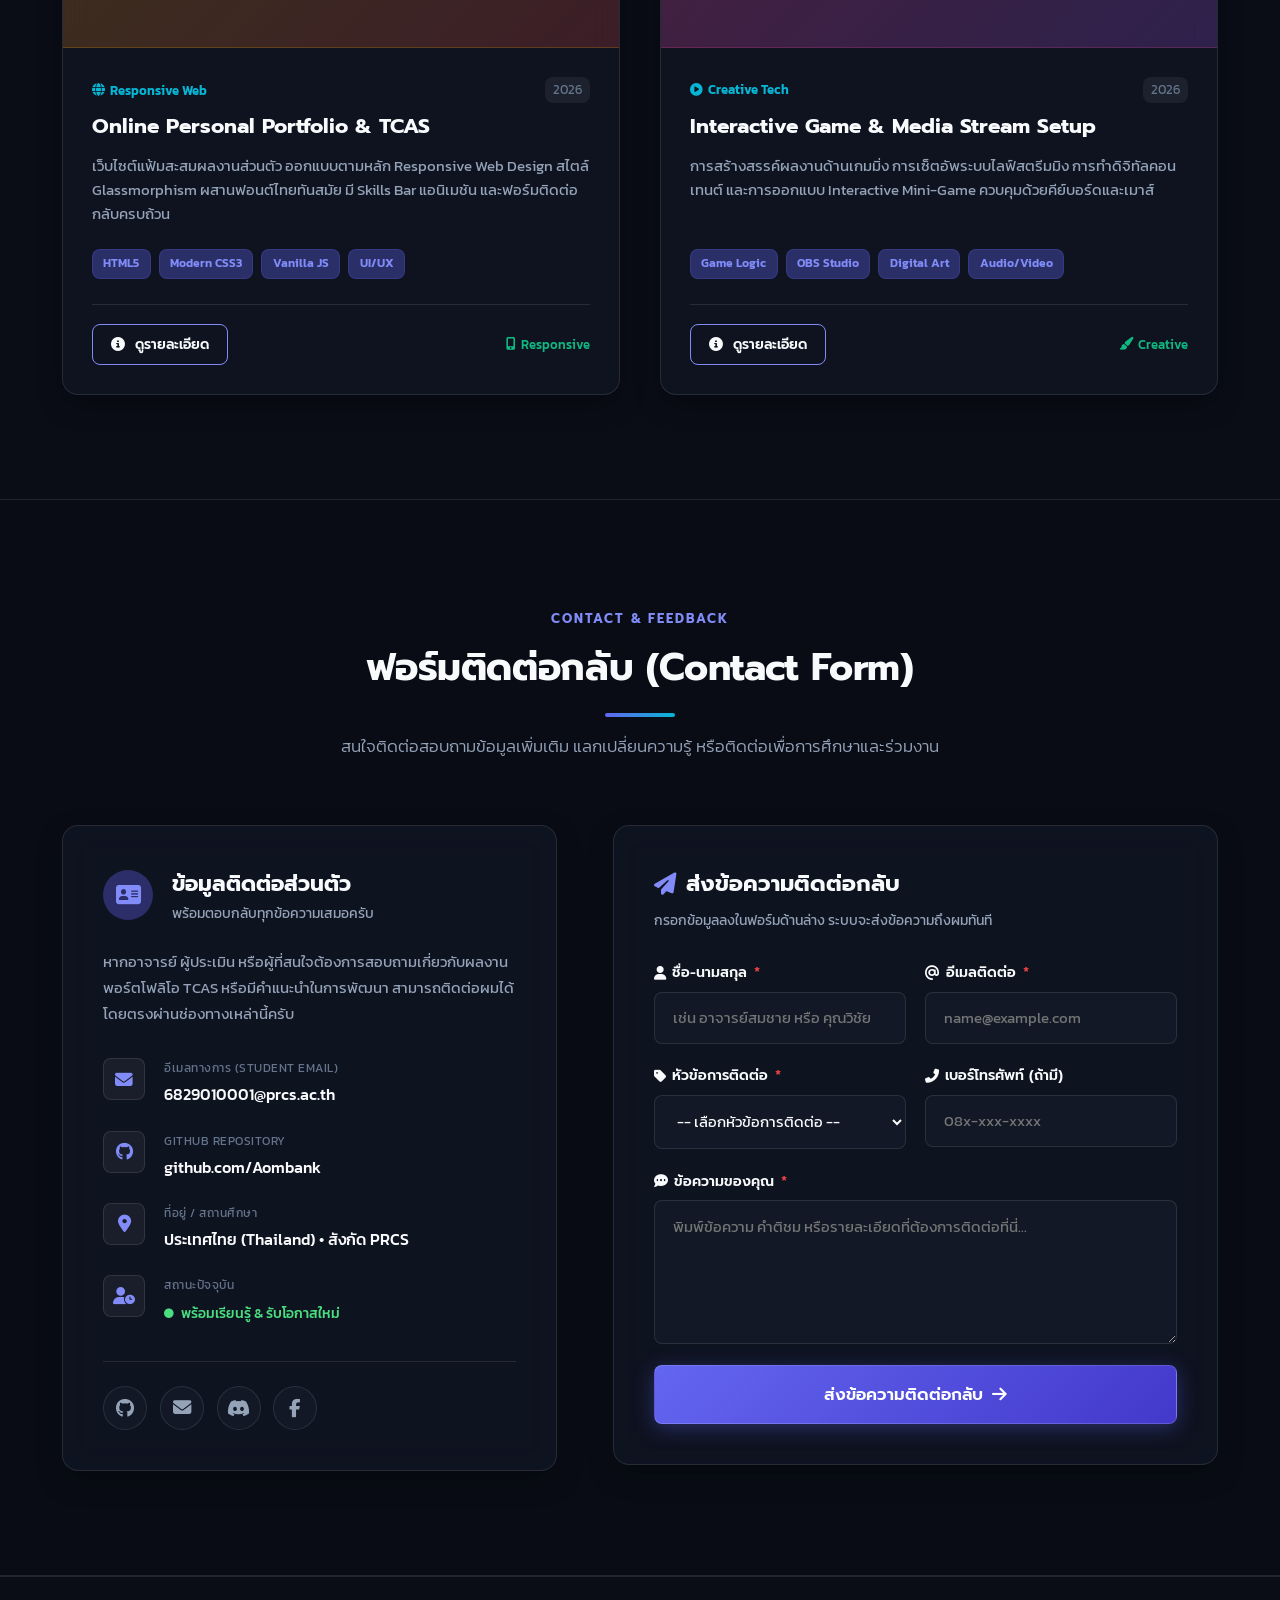
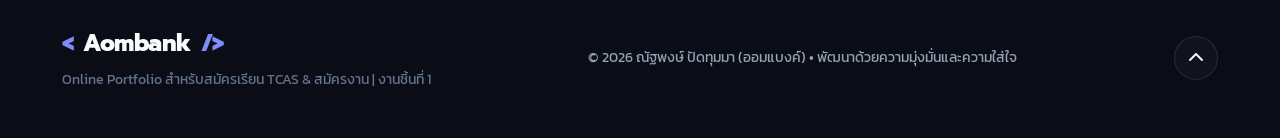
==== commit 404d4716: "feat: Online Portfolio - Game & Animation TCAS Showcase (งานชิ้นที่ 1)" ====
--- a/index.html
+++ b/index.html
@@ -1,301 +1,755 @@
 <!DOCTYPE html>
-<html lang="en">
+<html lang="th">
 <head>
     <meta charset="UTF-8">
     <meta name="viewport" content="width=device-width, initial-scale=1.0">
-    <title>ณัฐพงษ์ ปัดทุมมา (ออมแบงค์) | Portfolio</title>
-    <meta name="description" content="Welcome to my professional developer portfolio. Explore my projects, skills, and work in IoT, C# .NET, and Web Development.">
-    <!-- Google Fonts -->
+    <title>แฟ้มสะสมผลงาน (Personal Portfolio) | ณัฐพงษ์ ปัดทุมมา (ออมแบงค์)</title>
+    <meta name="description" content="Online Portfolio แฟ้มสะสมผลงานและแนะนำตัวของ ณัฐพงษ์ ปัดทุมมา (ออมแบงค์) รวบรวมประวัติการศึกษา ทักษะ Skills Bar ผลงานเด่น C# WinForms, IoT Arduino, Web Development สำหรับยื่น TCAS และสมัครงาน">
+    
+    <!-- Google Fonts: Prompt & Kanit for Thai, Outfit & Inter for English -->
     <link rel="preconnect" href="https://fonts.googleapis.com">
     <link rel="preconnect" href="https://fonts.gstatic.com" crossorigin>
-    <link href="https://fonts.googleapis.com/css2?family=Inter:wght@300;400;500;600;700&family=Outfit:wght@400;500;600;700;800&display=swap" rel="stylesheet">
-    <!-- FontAwesome for Icons -->
+    <link href="https://fonts.googleapis.com/css2?family=Inter:wght@300;400;500;600;700&family=Kanit:wght@300;400;500;600;700&family=Outfit:wght@400;500;600;700;800&family=Prompt:wght@300;400;500;600;700&display=swap" rel="stylesheet">
+    
+    <!-- FontAwesome 6 Icons -->
     <link rel="stylesheet" href="https://cdnjs.cloudflare.com/ajax/libs/font-awesome/6.4.0/css/all.min.css">
-    <!-- CSS -->
+    
+    <!-- Custom CSS -->
     <link rel="stylesheet" href="index.css">
 </head>
 <body class="dark-theme">
-    <!-- Glassmorphic Header -->
+    <!-- Background Animated Glow Orbs -->
+    <div class="bg-glow-orb orb-1"></div>
+    <div class="bg-glow-orb orb-2"></div>
+    <div class="bg-glow-orb orb-3"></div>
+
+    <!-- Navigation Bar -->
     <header id="header">
         <div class="header-container">
-            <a href="#" class="logo">
+            <a href="#hero" class="logo">
                 <span class="logo-accent">&lt;</span>Aombank<span class="logo-accent">/&gt;</span>
+                <span class="logo-badge">TCAS Portfolio</span>
             </a>
-            <nav class="nav-links">
-                <a href="#hero" class="active">Home</a>
-                <a href="#about">About</a>
-                <a href="#skills">Skills</a>
-                <a href="#projects">Projects</a>
-                <a href="#contact">Contact</a>
+            
+            <nav class="nav-links" id="nav-menu">
+                <a href="#hero" class="nav-link active"><i class="fas fa-home"></i> หน้าแรก</a>
+                <a href="#about" class="nav-link"><i class="fas fa-user"></i> รวมประวัติ</a>
+                <a href="#skills" class="nav-link"><i class="fas fa-chart-bar"></i> ทักษะ (Skills Bar)</a>
+                <a href="#projects" class="nav-link"><i class="fas fa-laptop-code"></i> ผลงานที่เคยทำ (Projects Grid)</a>
+                <a href="#contact" class="nav-link"><i class="fas fa-envelope"></i> ฟอร์มติดต่อกลับ</a>
             </nav>
+
             <div class="header-actions">
-                <button id="theme-toggle" aria-label="Toggle dark/light mode">
+                <button id="theme-toggle" class="icon-btn" aria-label="สลับโหมดมืด/สว่าง" title="สลับโหมดแสดงผล">
                     <i class="fas fa-moon"></i>
                 </button>
-                <a href="#contact" class="btn btn-sm btn-outline">Hire Me</a>
+                <button id="open-resume-btn" class="btn btn-sm btn-outline">
+                    <i class="fas fa-file-invoice"></i> ดูเรซูเม่ TCAS
+                </button>
+                <button class="mobile-toggle" id="mobile-toggle" aria-label="เปิดเมนู">
+                    <i class="fas fa-bars"></i>
+                </button>
             </div>
         </div>
     </header>
 
     <!-- Hero Section -->
     <section id="hero" class="section-hero">
-        <div class="hero-bg-glow"></div>
         <div class="container hero-container">
             <div class="hero-content">
-                <span class="badge" id="greeting-badge">Welcome to my space</span>
-                <h1 class="hero-title">ยินดีต้อนรับเข้าสู่ประวัติของ <span class="gradient-text">ณัฐพงษ์ ปัดทุมมา</span></h1>
-                <p class="hero-subtitle">
-                    Passionate software creator specializing in C# .NET application development, IoT solutions with Arduino, and modern web experiences.
+                <div class="hero-tag-row">
+                    <span class="badge badge-assignment">
+                        <i class="fas fa-book-open"></i> แฟ้มสะสมผลงาน & แนะนำตัว (Personal Portfolio)
+                    </span>
+                    <span class="badge badge-tcas">
+                        <i class="fas fa-graduation-cap"></i> สำหรับสมัครเรียน (TCAS) / สมัครงาน
+                    </span>
+                    <span class="badge badge-glow" id="greeting-badge">
+                        <i class="fas fa-sparkles"></i> ยินดีต้อนรับสู่พอร์ตโฟลิโอ
+                    </span>
+                </div>
+                
+                <h1 class="hero-title">
+                    สวัสดีครับ, ผม <span class="gradient-text">ณัฐพงษ์ ปัดทุมมา</span><br>
+                    <span class="hero-subtext">(ออมแบงค์ • Aombank)</span>
+                </h1>
+                
+                <p class="hero-description">
+                    นักเรียนสาขา <strong>เกมและแอนิเมชัน (Game & Animation)</strong> ผู้หลงใหลในการสร้างสรรค์ผลงานดิจิทัล มีความมุ่งมั่นพัฒนาตนเองด้าน 
+                    <strong>Game Development</strong>, <strong>2D/3D Animation</strong> และ <strong>Digital Art & Web Design</strong> 
+                    พร้อมต่อยอดทักษะสู่ระดับอุดมศึกษาและวงการอุตสาหกรรมเกมและแอนิเมชัน
                 </p>
+
                 <div class="hero-ctas">
-                    <a href="#projects" class="btn btn-primary">View My Work <i class="fas fa-arrow-right"></i></a>
-                    <a href="#contact" class="btn btn-secondary">Get In Touch</a>
-                </div>
-            </div>
+                    <a href="#projects" class="btn btn-primary">
+                        <i class="fas fa-eye"></i> ชมผลงานทั้งหมด
+                    </a>
+                    <a href="#contact" class="btn btn-secondary">
+                        <i class="fas fa-paper-plane"></i> ติดต่อฉัน
+                    </a>
+                    <a href="#skills" class="btn btn-glass">
+                        <i class="fas fa-code"></i> ดู Skills Bar
+                    </a>
+                </div>
+
+                <!-- Quick Highlights -->
+                <div class="hero-stats">
+                    <div class="quick-stat">
+                        <span class="stat-value">16</span>
+                        <span class="stat-name">อายุ (ปี)</span>
+                    </div>
+                    <div class="stat-divider"></div>
+                    <div class="quick-stat">
+                        <span class="stat-value">4+</span>
+                        <span class="stat-name">ผลงานเด่น</span>
+                    </div>
+                    <div class="stat-divider"></div>
+                    <div class="quick-stat">
+                        <span class="stat-value">100%</span>
+                        <span class="stat-name">ความมุ่งมั่น</span>
+                    </div>
+                </div>
+            </div>
+
             <div class="hero-visual">
-                <div class="floating-card main-card">
+                <!-- Floating Code Card -->
+                <div class="floating-card code-card glow-border">
                     <div class="card-header-bar">
-                        <span class="dot red"></span>
-                        <span class="dot yellow"></span>
-                        <span class="dot green"></span>
+                        <div class="dots-group">
+                            <span class="dot red"></span>
+                            <span class="dot yellow"></span>
+                            <span class="dot green"></span>
+                        </div>
+                        <span class="card-filename"><i class="fas fa-terminal"></i> StudentProfile.cs</span>
                     </div>
                     <div class="code-editor-sim">
-                        <p><span class="code-keyword">const</span> developer = {</p>
-                        <p class="indent-1"><span class="code-property">name</span>: <span class="code-string">"ณัฐพงษ์ ปัดทุมมา"</span>,</p>
-                        <p class="indent-1"><span class="code-property">nickname</span>: <span class="code-string">"ออมแบงค์"</span>,</p>
-                        <p class="indent-1"><span class="code-property">age</span>: <span class="code-keyword">16</span>,</p>
-                        <p class="indent-1"><span class="code-property">specialty</span>: <span class="code-string">"Full-Stack & IoT"</span>,</p>
-                        <p class="indent-1"><span class="code-property">skills</span>: [<span class="code-string">"C#"</span>, <span class="code-string">"Arduino"</span>, <span class="code-string">"Web"</span>, <span class="code-string">"SQL"</span>],</p>
-                        <p class="indent-1"><span class="code-property">hardworker</span>: <span class="code-keyword">true</span>,</p>
-                        <p class="indent-1"><span class="code-property">passion</span>: <span class="code-string">"Building impactful tech"</span></p>
-                        <p>};</p>
-                    </div>
-                </div>
-            </div>
-        </div>
-        <div class="scroll-indicator">
-            <a href="#about" aria-label="Scroll to about section">
+                        <p><span class="code-keyword">public class</span> <span class="code-type">StudentProfile</span></p>
+                        <p>{</p>
+                        <p class="indent-1"><span class="code-keyword">public string</span> Name =&gt; <span class="code-string">"ณัฐพงษ์ ปัดทุมมา"</span>;</p>
+                        <p class="indent-1"><span class="code-keyword">public string</span> Nickname =&gt; <span class="code-string">"ออมแบงค์"</span>;</p>
+                        <p class="indent-1"><span class="code-keyword">public int</span> Age =&gt; <span class="code-number">16</span>;</p>
+                        <p class="indent-1"><span class="code-keyword">public string</span> Major =&gt; <span class="code-string">"เกมและแอนิเมชัน"</span>;</p>
+                        <p class="indent-1"><span class="code-keyword">public string[]</span> Passions =&gt; {</p>
+                        <p class="indent-2"><span class="code-string">"Game Dev"</span>, <span class="code-string">"2D/3D Animation"</span>, <span class="code-string">"Digital Art"</span></p>
+                        <p class="indent-1">};</p>
+                        <p class="indent-1"><span class="code-keyword">public bool</span> ReadyToCreate =&gt; <span class="code-keyword">true</span>;</p>
+                        <p>}</p>
+                    </div>
+                </div>
+
+                <!-- Floating Mini Badge -->
+                <div class="floating-mini-badge badge-top">
+                    <i class="fas fa-gamepad icon-accent"></i>
+                    <div>
+                        <strong>Game Development</strong>
+                        <small>Unity / Game Logic</small>
+                    </div>
+                </div>
+
+                <div class="floating-mini-badge badge-bottom">
+                    <i class="fas fa-paint-brush icon-accent-2"></i>
+                    <div>
+                        <strong>2D/3D Animation</strong>
+                        <small>Digital Art & Design</small>
+                    </div>
+                </div>
+            </div>
+        </div>
+
+        <div class="scroll-down-indicator">
+            <a href="#about" aria-label="เลื่อนลงดูประวัติส่วนตัว">
+                <span class="scroll-text">สำรวจพอร์ตโฟลิโอ</span>
                 <i class="fas fa-chevron-down scroll-bounce"></i>
             </a>
         </div>
     </section>
 
-    <!-- About Section -->
+    <!-- About Section (รวมประวัติ & แนะนำตัว สำหรับ TCAS และสมัครงาน) -->
     <section id="about" class="section">
         <div class="container">
             <div class="section-header">
-                <h2 class="section-title">About Me</h2>
+                <span class="section-subtitle">PERSONAL PROFILE & TCAS</span>
+                <h2 class="section-title">รวมประวัติ & แนะนำตัว</h2>
                 <div class="section-underline"></div>
-            </div>
+                <p class="section-lead">แฟ้มสะสมผลงาน & แนะนำตัว (Personal Portfolio) เหมาะสำหรับนำไปใช้งานจริงในการสมัครเรียน (TCAS) หรือสมัครงาน</p>
+            </div>
+
             <div class="about-grid">
-                <div class="about-text">
-                    <h3>Designing creative digital experiences.</h3>
-                    <p>
-                        I am a student who enjoys gaming, streaming, and digital art.
-                        I like learning new things, creating unique designs, and improving my skills step by step.
-                    </p>
-                    <p>
-                        I always try to develop myself and turn ideas into creative work.
-                    </p>
-                    <div class="stats-row">
-                        <div class="stat-card">
-                            <span class="stat-num">Gaming</span>
-                            <span class="stat-label">Play & Stream</span>
-                        </div>
-                        <div class="stat-card">
-                            <span class="stat-num">Art</span>
-                            <span class="stat-label">Digital Drawing</span>
-                        </div>
-                        <div class="stat-card">
-                            <span class="stat-num">Web</span>
-                            <span class="stat-label">Modern Design</span>
-                        </div>
-                    </div>
-                </div>
-                <div class="about-info">
-                    <div class="profile-image-container">
-                        <img src="profile.jpg" alt="ณัฐพงษ์ ปัดทุมมา (ออมแบงค์)" class="profile-img">
-                    </div>
-                    <div class="info-card">
-                        <h3>Quick Details</h3>
-                        <ul class="info-list">
-                            <li><strong>Nickname:</strong> Aombank</li>
-                            <li><strong>Age:</strong> 16</li>
-                            <li><strong>Focus:</strong> Gaming / Streaming / Digital Art / Web Design</li>
-                            <li><strong>Language:</strong> Thai, English</li>
-                            <li><strong>Interests:</strong> Gaming, Anime, Drawing, Streaming</li>
-                            <li><strong>Status:</strong> Learning and improving every day.</li>
-                        </ul>
+                <!-- Left: Profile Image & Personal Cards -->
+                <div class="about-visual">
+                    <div class="profile-card-wrapper">
+                        <div class="profile-image-box">
+                            <img src="profile.jpg" alt="ณัฐพงษ์ ปัดทุมมา (ออมแบงค์)" class="profile-img">
+                            <div class="profile-badge-overlay">
+                                <i class="fas fa-check-circle"></i> กำลังศึกษา & พัฒนาตนเอง
+                            </div>
+                        </div>
+                        <div class="profile-quick-info">
+                            <h3>ณัฐพงษ์ ปัดทุมมา</h3>
+                            <p class="nickname-tag">ชื่อเล่น: ออมแบงค์ (Aombank) • อายุ 16 ปี</p>
+                            <div class="social-pills">
+                                <a href="mailto:6829010001@prcs.ac.th" title="อีเมล"><i class="fas fa-envelope"></i></a>
+                                <a href="https://github.com/Aombank" target="_blank" rel="noopener noreferrer" title="GitHub"><i class="fab fa-github"></i></a>
+                                <a href="#contact" title="ฟอร์มติดต่อ"><i class="fas fa-paper-plane"></i></a>
+                            </div>
+                        </div>
+                    </div>
+                </div>
+
+                <!-- Right: Detailed Info & Aspirations -->
+                <div class="about-details">
+                    <div class="bio-intro-box">
+                        <h3 class="bio-title">
+                            <i class="fas fa-quote-left quote-icon"></i>
+                            มุ่งมั่นสร้างสรรค์ผลงาน ออกแบบโลกดิจิทัล และพัฒนาตนเองอยู่เสมอ
+                        </h3>
+                        <p class="bio-paragraph">
+                            สวัสดีครับ ผมชื่อ <strong>นายณัฐพงษ์ ปัดทุมมา (ออมแบงค์)</strong> อายุ 16 ปี กำลังศึกษาอยู่ใน<strong>สาขาเกมและแอนิเมชัน (Game & Animation)</strong> มีความหลงใหลในการสร้างสรรค์งานกราฟิก ดิจิทัลอาร์ต การออกแบบตัวละคร และการพัฒนาเกม ชื่นชอบการสตรีมมิงและการสร้างเนื้อหาดิจิทัล
+                        </p>
+                        <p class="bio-paragraph">
+                            ผลงานที่ผมภูมิใจ ได้แก่ งาน <strong>Digital Art & 2D Animation</strong>, การพัฒนา<strong>เว็บไซต์พอร์ตโฟลิโอ</strong>สไตล์ทันสมัย และโปรแกรม<strong>แสดงผลข้อมูลด้วย C# Windows Forms</strong> ซึ่งสะท้อนความสามารถรอบด้านในสายเทคโนโลยีสร้างสรรค์
+                        </p>
+                    </div>
+
+                    <!-- TCAS & Education Cards -->
+                    <div class="education-tcas-cards">
+                        <div class="info-tile">
+                            <div class="tile-icon"><i class="fas fa-university"></i></div>
+                            <div class="tile-content">
+                                <h4>เป้าหมายการศึกษาต่อ (TCAS Target)</h4>
+                                <p>คณะเทคโนโลยีดิจิทัลสื่อสารสร้างสรรค์ / คณะศิลปกรรมศาสตร์ (สาขาเทคโนโลยีการสร้างภาพเคลื่อนไหว, การออกแบบเกม, หรือ ดิจิทัลอาร์ต)</p>
+                            </div>
+                        </div>
+
+                        <div class="info-tile">
+                            <div class="tile-icon"><i class="fas fa-school"></i></div>
+                            <div class="tile-content">
+                                <h4>ประวัติการศึกษา (Education)</h4>
+                                <p>สาขาเกมและแอนิเมชัน (Game & Animation) / วิทยาลัยอาชีวศึกษา PRCS (รหัสนักศึกษา: 6829010001)</p>
+                            </div>
+                        </div>
+
+                        <div class="info-tile">
+                            <div class="tile-icon"><i class="fas fa-lightbulb"></i></div>
+                            <div class="tile-content">
+                                <h4>ความสนใจพิเศษ (Interests & Hobbies)</h4>
+                                <p>การสร้าง 2D/3D Animation, Game Development, Digital Art & Illustration, เล่นเกม & Live Streaming, Web Design</p>
+                            </div>
+                        </div>
+                    </div>
+
+                    <!-- Action Bar -->
+                    <div class="about-actions">
+                        <button class="btn btn-primary" id="about-resume-trigger">
+                            <i class="fas fa-file-pdf"></i> สรุปเรซูเม่ TCAS ฉบับย่อ
+                        </button>
+                        <a href="#skills" class="btn btn-secondary">
+                            <i class="fas fa-arrow-down"></i> ดูทักษะความสามารถ
+                        </a>
                     </div>
                 </div>
             </div>
         </div>
     </section>
 
-    <!-- Skills Section -->
+    <!-- Skills Section (ทักษะแบบ Skills Bar - สำคัญตามโจทย์) -->
     <section id="skills" class="section section-alt">
         <div class="container">
             <div class="section-header">
-                <h2 class="section-title">My Skills</h2>
+                <span class="section-subtitle">ABILITIES & COMPETENCIES</span>
+                <h2 class="section-title">ทักษะความสามารถ (Skills Bar)</h2>
                 <div class="section-underline"></div>
-            </div>
-            <div class="skills-grid">
-                <div class="skill-category">
-                    <div class="category-icon"><i class="fas fa-desktop"></i></div>
-                    <h3>Desktop Applications</h3>
-                    <ul class="skill-list">
-                        <li>Basic C# Programming</li>
-                        <li>Windows Forms (WinForms)</li>
-                        <li>UI Design & Styling</li>
-                        <li>Learning Desktop Application Development</li>
-                    </ul>
-                </div>
-                <div class="skill-category">
-                    <div class="category-icon"><i class="fas fa-microchip"></i></div>
-                    <h3>Hardware & IoT</h3>
-                    <ul class="skill-list">
-                        <li>Arduino Programming</li>
-                        <li>Basic Sensor Connections</li>
-                        <li>Circuit & Device Learning</li>
-                        <li>Exploring IoT Technology</li>
-                    </ul>
-                </div>
-                <div class="skill-category">
-                    <div class="category-icon"><i class="fas fa-code"></i></div>
-                    <h3>Web Development</h3>
-                    <ul class="skill-list">
-                        <li>HTML / CSS Basics</li>
-                        <li>Responsive Web Design</li>
-                        <li>JavaScript Basics</li>
-                        <li>GitHub Pages Deployment</li>
-                    </ul>
+                <p class="section-lead">ระดับความเชี่ยวชาญในด้านการเขียนโปรแกรม ฮาร์ดแวร์ IoT และเครื่องมือพัฒนาซอฟต์แวร์</p>
+            </div>
+
+            <!-- Skills Categories Grid -->
+            <div class="skills-categories-wrapper">
+                
+                <!-- Category 1: Programming & Software -->
+                <div class="skill-group-card glow-card">
+                    <div class="group-header">
+                        <div class="group-icon-wrapper"><i class="fas fa-laptop-code"></i></div>
+                        <div>
+                            <h3 class="group-title">Software & Programming</h3>
+                            <p class="group-desc">การพัฒนาโปรแกรมคอมพิวเตอร์และเว็บ</p>
+                        </div>
+                    </div>
+
+                    <div class="skills-bars-container">
+                        <!-- Skill 1 -->
+                        <div class="skill-bar-item">
+                            <div class="skill-info">
+                                <span class="skill-name"><i class="fab fa-windows skill-icon"></i> C# .NET / WinForms</span>
+                                <span class="skill-percent">88%</span>
+                            </div>
+                            <div class="progress-track">
+                                <div class="progress-fill" data-progress="88" style="--target-width: 88%;"></div>
+                            </div>
+                            <span class="skill-level-text">ระดับ: เชี่ยวชาญ (สร้างแอปพลิเคชัน GUI และระบบเชื่อมต่อเซนเซอร์)</span>
+                        </div>
+
+                        <!-- Skill 2 -->
+                        <div class="skill-bar-item">
+                            <div class="skill-info">
+                                <span class="skill-name"><i class="fab fa-html5 skill-icon"></i> HTML5 & CSS3 Responsive</span>
+                                <span class="skill-percent">85%</span>
+                            </div>
+                            <div class="progress-track">
+                                <div class="progress-fill" data-progress="85" style="--target-width: 85%;"></div>
+                            </div>
+                            <span class="skill-level-text">ระดับ: ชำนาญสูง (ออกแบบหน้าเว็บโมเดิร์น สวยงาม รองรับทุกอุปกรณ์)</span>
+                        </div>
+
+                        <!-- Skill 3 -->
+                        <div class="skill-bar-item">
+                            <div class="skill-info">
+                                <span class="skill-name"><i class="fab fa-js skill-icon"></i> JavaScript (DOM & Logic)</span>
+                                <span class="skill-percent">78%</span>
+                            </div>
+                            <div class="progress-track">
+                                <div class="progress-fill" data-progress="78" style="--target-width: 78%;"></div>
+                            </div>
+                            <span class="skill-level-text">ระดับ: ปานกลางค่อนข้างสูง (ระบบโต้ตอบ แอนิเมชัน และจัดการข้อมูล)</span>
+                        </div>
+
+                        <!-- Skill 4 -->
+                        <div class="skill-bar-item">
+                            <div class="skill-info">
+                                <span class="skill-name"><i class="fas fa-database skill-icon"></i> SQL & Database Fundamentals</span>
+                                <span class="skill-percent">70%</span>
+                            </div>
+                            <div class="progress-track">
+                                <div class="progress-fill" data-progress="70" style="--target-width: 70%;"></div>
+                            </div>
+                            <span class="skill-level-text">ระดับ: พื้นฐานถึงปานกลาง (การจัดเก็บและดึงข้อมูล)</span>
+                        </div>
+                    </div>
+                </div>
+
+                <!-- Category 2: Hardware & IoT -->
+                <div class="skill-group-card glow-card">
+                    <div class="group-header">
+                        <div class="group-icon-wrapper"><i class="fas fa-microchip"></i></div>
+                        <div>
+                            <h3 class="group-title">Hardware & IoT Solutions</h3>
+                            <p class="group-desc">ระบบสมองกลฝังตัวและเซนเซอร์อัจฉริยะ</p>
+                        </div>
+                    </div>
+
+                    <div class="skills-bars-container">
+                        <!-- Skill 1 -->
+                        <div class="skill-bar-item">
+                            <div class="skill-info">
+                                <span class="skill-name"><i class="fas fa-robot skill-icon"></i> Arduino & C/C++ Programming</span>
+                                <span class="skill-percent">85%</span>
+                            </div>
+                            <div class="progress-track">
+                                <div class="progress-fill" data-progress="85" style="--target-width: 85%;"></div>
+                            </div>
+                            <span class="skill-level-text">ระดับ: ชำนาญ (เขียนโค้ดควบคุมบอร์ด และคำนวณค่าสัญญาณ)</span>
+                        </div>
+
+                        <!-- Skill 2 -->
+                        <div class="skill-bar-item">
+                            <div class="skill-info">
+                                <span class="skill-name"><i class="fas fa-thermometer-half skill-icon"></i> Sensor Interfacing (Temp/DHT/Analog)</span>
+                                <span class="skill-percent">82%</span>
+                            </div>
+                            <div class="progress-track">
+                                <div class="progress-fill" data-progress="82" style="--target-width: 82%;"></div>
+                            </div>
+                            <span class="skill-level-text">ระดับ: ชำนาญ (ต่อวงจรเซนเซอร์วัดอุณหภูมิ และสัญญาณแอนะล็อก)</span>
+                        </div>
+
+                        <!-- Skill 3 -->
+                        <div class="skill-bar-item">
+                            <div class="skill-info">
+                                <span class="skill-name"><i class="fas fa-exchange-alt skill-icon"></i> Serial & Hardware Communication</span>
+                                <span class="skill-percent">80%</span>
+                            </div>
+                            <div class="progress-track">
+                                <div class="progress-fill" data-progress="80" style="--target-width: 80%;"></div>
+                            </div>
+                            <span class="skill-level-text">ระดับ: ดี (รับส่งข้อมูล Real-time ระหว่างไมโครคอนโทรลเลอร์กับ PC)</span>
+                        </div>
+
+                        <!-- Skill 4 -->
+                        <div class="skill-bar-item">
+                            <div class="skill-info">
+                                <span class="skill-name"><i class="fas fa-project-diagram skill-icon"></i> Basic Circuit Design & Prototyping</span>
+                                <span class="skill-percent">75%</span>
+                            </div>
+                            <div class="progress-track">
+                                <div class="progress-fill" data-progress="75" style="--target-width: 75%;"></div>
+                            </div>
+                            <span class="skill-level-text">ระดับ: ปานกลาง (ต่อวงจรบน Breadboard และวิเคราะห์การทำงาน)</span>
+                        </div>
+                    </div>
+                </div>
+
+                <!-- Category 3: Tools & Digital Media -->
+                <div class="skill-group-card glow-card">
+                    <div class="group-header">
+                        <div class="group-icon-wrapper"><i class="fas fa-palette"></i></div>
+                        <div>
+                            <h3 class="group-title">Development Tools & Media</h3>
+                            <p class="group-desc">เครื่องมือพัฒนา งานออกแบบ และสื่อดิจิทัล</p>
+                        </div>
+                    </div>
+
+                    <div class="skills-bars-container">
+                        <!-- Skill 1 -->
+                        <div class="skill-bar-item">
+                            <div class="skill-info">
+                                <span class="skill-name"><i class="fas fa-terminal skill-icon"></i> Visual Studio & VS Code IDE</span>
+                                <span class="skill-percent">90%</span>
+                            </div>
+                            <div class="progress-track">
+                                <div class="progress-fill" data-progress="90" style="--target-width: 90%;"></div>
+                            </div>
+                            <span class="skill-level-text">ระดับ: คล่องแคล่วสูง (การคอมไพล์ ดีบัก และจัดการโปรเจกต์)</span>
+                        </div>
+
+                        <!-- Skill 2 -->
+                        <div class="skill-bar-item">
+                            <div class="skill-info">
+                                <span class="skill-name"><i class="fab fa-git-alt skill-icon"></i> Git & GitHub Version Control</span>
+                                <span class="skill-percent">76%</span>
+                            </div>
+                            <div class="progress-track">
+                                <div class="progress-fill" data-progress="76" style="--target-width: 76%;"></div>
+                            </div>
+                            <span class="skill-level-text">ระดับ: ปานกลาง (บันทึกโค้ด จัดการ Branch และเผยแพร่เว็บ)</span>
+                        </div>
+
+                        <!-- Skill 3 -->
+                        <div class="skill-bar-item">
+                            <div class="skill-info">
+                                <span class="skill-name"><i class="fas fa-broadcast-tower skill-icon"></i> Gaming & Live Streaming Setup</span>
+                                <span class="skill-percent">88%</span>
+                            </div>
+                            <div class="progress-track">
+                                <div class="progress-fill" data-progress="88" style="--target-width: 88%;"></div>
+                            </div>
+                            <span class="skill-level-text">ระดับ: ชำนาญสูง (OBS Studio, การตั้งค่าเสียง ภาพ และสตรีมมิง)</span>
+                        </div>
+
+                        <!-- Skill 4 -->
+                        <div class="skill-bar-item">
+                            <div class="skill-info">
+                                <span class="skill-name"><i class="fas fa-pen-nib skill-icon"></i> Digital Art & UI/UX Styling</span>
+                                <span class="skill-percent">80%</span>
+                            </div>
+                            <div class="progress-track">
+                                <div class="progress-fill" data-progress="80" style="--target-width: 80%;"></div>
+                            </div>
+                            <span class="skill-level-text">ระดับ: ดี (วาดภาพดิจิทัล ออกแบบธีม จัดสัดส่วนสีและไอคอน)</span>
+                        </div>
+                    </div>
+                </div>
+
+            </div>
+
+            <!-- Soft Skills & Methodologies Badges -->
+            <div class="soft-skills-container">
+                <h4 class="soft-skills-heading"><i class="fas fa-award"></i> ทักษะเสริม & การทำงานร่วมกับผู้อื่น (Soft Skills)</h4>
+                <div class="soft-pills-list">
+                    <span class="soft-pill"><i class="fas fa-check"></i> ความคิดสร้างสรรค์ (Creativity)</span>
+                    <span class="soft-pill"><i class="fas fa-check"></i> การแก้ไขปัญหาเฉพาะหน้า (Problem Solving)</span>
+                    <span class="soft-pill"><i class="fas fa-check"></i> พร้อมเรียนรู้สิ่งใหม่ตลอดเวลา (Growth Mindset)</span>
+                    <span class="soft-pill"><i class="fas fa-check"></i> ความละเอียดรอบคอบในการเขียนโค้ด (Code Precision)</span>
+                    <span class="soft-pill"><i class="fas fa-check"></i> ความอดทนและความรับผิดชอบต่องาน (Accountability)</span>
                 </div>
             </div>
         </div>
     </section>
 
-    <!-- Projects Section -->
+    <!-- Projects Section (ผลงานที่เคยทำแบบ Projects Grid) -->
     <section id="projects" class="section">
         <div class="container">
             <div class="section-header">
-                <h2 class="section-title">Featured Projects</h2>
+                <span class="section-subtitle">PORTFOLIO SHOWCASE</span>
+                <h2 class="section-title">ผลงานที่เคยทำ (Projects Grid)</h2>
                 <div class="section-underline"></div>
-            </div>
-            <div class="projects-grid">
-                <!-- Project 1: TempMonitor -->
-                <div class="project-card">
-                    <div class="project-image-placeholder">
-                        <i class="fas fa-thermometer-half project-icon"></i>
-                        <div class="project-overlay">
-                            <span class="project-tag">C# WinForms</span>
-                        </div>
-                    </div>
-                    <div class="project-info">
-                        <h3>Temperature Monitoring Dashboard</h3>
-                        <p>A C# Windows Forms application for monitoring temperature data in real time. The system can display sensor values, record data, and present information through a simple dashboard interface.</p>
-                        <div class="project-tech-tags">
-                            <span>C#</span>
-                            <span>WinForms</span>
-                            <span>Charts</span>
-                        </div>
-                        <div class="project-links">
-                            <span class="project-link-disabled"><i class="fas fa-desktop"></i> Desktop App</span>
-                        </div>
-                    </div>
-                </div>
-
-                <!-- Project 2: Smart IoT Integration -->
-                <div class="project-card">
-                    <div class="project-image-placeholder alt-bg">
-                        <i class="fas fa-network-wired project-icon"></i>
-                        <div class="project-overlay">
-                            <span class="project-tag">Arduino / C++</span>
-                        </div>
-                    </div>
-                    <div class="project-info">
-                        <h3>Smart IoT Sensor Controller</h3>
-                        <p>An Arduino-based project designed to read and manage sensor data from connected devices. The project focuses on basic IoT systems, sensor communication, and hardware integration.</p>
-                        <div class="project-tech-tags">
-                            <span>Arduino</span>
-                            <span>C++</span>
-                            <span>Sensors</span>
-                        </div>
-                        <div class="project-links">
-                            <span class="project-link-disabled"><i class="fas fa-microchip"></i> Hardware Link</span>
-                        </div>
-                    </div>
-                </div>
-
-                <!-- Project 3: Glassmorphism Portfolio -->
-                <div class="project-card">
-                    <div class="project-image-placeholder alt-bg-2">
-                        <i class="fas fa-laptop-code project-icon"></i>
-                        <div class="project-overlay">
-                            <span class="project-tag">Web Frontend</span>
-                        </div>
-                    </div>
-                    <div class="project-info">
-                        <h3>Personal Showcase Website</h3>
-                        <p>A personal portfolio website designed with a modern dark theme and responsive layout. Created to showcase personal information, skills, and projects in a clean and creative style.</p>
-                        <div class="project-tech-tags">
-                            <span>HTML</span>
-                            <span>CSS</span>
-                            <span>JavaScript</span>
-                        </div>
-                        <div class="project-links">
-                            <a href="#hero" class="project-link"><i class="fas fa-redo"></i> Scroll Top</a>
-                        </div>
-                    </div>
-                </div>
+                <p class="section-lead">คลังผลงานจริงด้านโปรแกรมประยุกต์ ระบบ IoT และการพัฒนาเว็บไซต์</p>
+            </div>
+
+            <!-- Filter Buttons -->
+            <div class="projects-filter-bar">
+                <button class="filter-btn active" data-filter="all">ทั้งหมด (All)</button>
+                <button class="filter-btn" data-filter="csharp">C# .NET</button>
+                <button class="filter-btn" data-filter="iot">IoT & Arduino</button>
+                <button class="filter-btn" data-filter="web">Web Development</button>
+            </div>
+
+            <!-- Projects Grid -->
+            <div class="projects-grid" id="projects-grid">
+                
+                <!-- Project 1: TempMonitor Dashboard -->
+                <div class="project-card glow-card" data-category="csharp">
+                    <div class="project-visual bg-grad-csharp">
+                        <div class="project-visual-content">
+                            <i class="fas fa-chart-line project-hero-icon"></i>
+                            <span class="project-tech-badge">C# WinForms</span>
+                        </div>
+                        <div class="project-status-badge">โปรเจกต์เด่น</div>
+                    </div>
+                    <div class="project-body">
+                        <div class="project-meta">
+                            <span class="meta-tag"><i class="fas fa-desktop"></i> Desktop Software</span>
+                            <span class="meta-year">2026</span>
+                        </div>
+                        <h3 class="project-title">Temperature Monitoring Dashboard</h3>
+                        <p class="project-desc">
+                            โปรแกรมแอปพลิเคชันบนเดสก์ท็อปพัฒนาด้วยภาษา C# Windows Forms เพื่อตรวจวัดและติดตามอุณหภูมิแบบเรียลไทม์ เชื่อมต่อกับฮาร์ดแวร์ พร้อมระบบแสดงกราฟิกและบันทึกประวัติข้อมูล
+                        </p>
+                        <div class="tech-stack-tags">
+                            <span class="tech-tag">C#</span>
+                            <span class="tech-tag">WinForms</span>
+                            <span class="tech-tag">SerialPort</span>
+                            <span class="tech-tag">Chart Engine</span>
+                        </div>
+                        <div class="project-card-footer">
+                            <button class="btn btn-sm btn-outline open-project-modal" data-project="temp-monitor">
+                                <i class="fas fa-info-circle"></i> ดูรายละเอียด
+                            </button>
+                            <span class="project-label-tag"><i class="fas fa-check-circle"></i> ใช้งานได้จริง</span>
+                        </div>
+                    </div>
+                </div>
+
+                <!-- Project 2: Smart IoT Sensor Controller -->
+                <div class="project-card glow-card" data-category="iot">
+                    <div class="project-visual bg-grad-iot">
+                        <div class="project-visual-content">
+                            <i class="fas fa-microchip project-hero-icon"></i>
+                            <span class="project-tech-badge">Arduino / C++</span>
+                        </div>
+                        <div class="project-status-badge">ฮาร์ดแวร์ IoT</div>
+                    </div>
+                    <div class="project-body">
+                        <div class="project-meta">
+                            <span class="meta-tag"><i class="fas fa-network-wired"></i> Embedded Systems</span>
+                            <span class="meta-year">2026</span>
+                        </div>
+                        <h3 class="project-title">Smart IoT Sensor Controller</h3>
+                        <p class="project-desc">
+                            โครงงานระบบอ่านและประมวลผลค่าเซนเซอร์อุณหภูมิและความชื้นด้วยบอร์ด Arduino เขียนโปรแกรมภาษา C++ สื่อสารข้อมูลผ่าน Serial Interface อย่างแม่นยำและเสถียร
+                        </p>
+                        <div class="tech-stack-tags">
+                            <span class="tech-tag">Arduino Uno</span>
+                            <span class="tech-tag">C/C++</span>
+                            <span class="tech-tag">Sensors</span>
+                            <span class="tech-tag">Circuitry</span>
+                        </div>
+                        <div class="project-card-footer">
+                            <button class="btn btn-sm btn-outline open-project-modal" data-project="iot-controller">
+                                <i class="fas fa-info-circle"></i> ดูรายละเอียด
+                            </button>
+                            <span class="project-label-tag"><i class="fas fa-bolt"></i> Real-time</span>
+                        </div>
+                    </div>
+                </div>
+
+                <!-- Project 3: Personal Portfolio Web -->
+                <div class="project-card glow-card" data-category="web">
+                    <div class="project-visual bg-grad-web">
+                        <div class="project-visual-content">
+                            <i class="fas fa-laptop-code project-hero-icon"></i>
+                            <span class="project-tech-badge">HTML5 / CSS3 / JS</span>
+                        </div>
+                        <div class="project-status-badge">TCAS Showcase</div>
+                    </div>
+                    <div class="project-body">
+                        <div class="project-meta">
+                            <span class="meta-tag"><i class="fas fa-globe"></i> Responsive Web</span>
+                            <span class="meta-year">2026</span>
+                        </div>
+                        <h3 class="project-title">Online Personal Portfolio & TCAS</h3>
+                        <p class="project-desc">
+                            เว็บไซต์แฟ้มสะสมผลงานส่วนตัว ออกแบบตามหลัก Responsive Web Design สไตล์ Glassmorphism ผสานฟอนต์ไทยทันสมัย มี Skills Bar แอนิเมชัน และฟอร์มติดต่อกลับครบถ้วน
+                        </p>
+                        <div class="tech-stack-tags">
+                            <span class="tech-tag">HTML5</span>
+                            <span class="tech-tag">Modern CSS3</span>
+                            <span class="tech-tag">Vanilla JS</span>
+                            <span class="tech-tag">UI/UX</span>
+                        </div>
+                        <div class="project-card-footer">
+                            <button class="btn btn-sm btn-outline open-project-modal" data-project="web-portfolio">
+                                <i class="fas fa-info-circle"></i> ดูรายละเอียด
+                            </button>
+                            <span class="project-label-tag"><i class="fas fa-mobile-alt"></i> Responsive</span>
+                        </div>
+                    </div>
+                </div>
+
+                <!-- Project 4: Interactive Media & Game Showcase -->
+                <div class="project-card glow-card" data-category="csharp web">
+                    <div class="project-visual bg-grad-game">
+                        <div class="project-visual-content">
+                            <i class="fas fa-gamepad project-hero-icon"></i>
+                            <span class="project-tech-badge">Gaming & Media</span>
+                        </div>
+                        <div class="project-status-badge">มัลติมีเดีย</div>
+                    </div>
+                    <div class="project-body">
+                        <div class="project-meta">
+                            <span class="meta-tag"><i class="fas fa-play-circle"></i> Creative Tech</span>
+                            <span class="meta-year">2026</span>
+                        </div>
+                        <h3 class="project-title">Interactive Game & Media Stream Setup</h3>
+                        <p class="project-desc">
+                            การสร้างสรรค์ผลงานด้านเกมมิ่ง การเซ็ตอัพระบบไลฟ์สตรีมมิง การทำดิจิทัลคอนเทนต์ และการออกแบบ Interactive Mini-Game ควบคุมด้วยคีย์บอร์ดและเมาส์
+                        </p>
+                        <div class="tech-stack-tags">
+                            <span class="tech-tag">Game Logic</span>
+                            <span class="tech-tag">OBS Studio</span>
+                            <span class="tech-tag">Digital Art</span>
+                            <span class="tech-tag">Audio/Video</span>
+                        </div>
+                        <div class="project-card-footer">
+                            <button class="btn btn-sm btn-outline open-project-modal" data-project="media-game">
+                                <i class="fas fa-info-circle"></i> ดูรายละเอียด
+                            </button>
+                            <span class="project-label-tag"><i class="fas fa-paint-brush"></i> Creative</span>
+                        </div>
+                    </div>
+                </div>
+
             </div>
         </div>
     </section>
 
-    <!-- Contact Section -->
+    <!-- Contact Section (ฟอร์มติดต่อกลับ - สำคัญตามโจทย์) -->
     <section id="contact" class="section section-alt">
         <div class="container">
             <div class="section-header">
-                <h2 class="section-title">Get In Touch</h2>
+                <span class="section-subtitle">CONTACT & FEEDBACK</span>
+                <h2 class="section-title">ฟอร์มติดต่อกลับ (Contact Form)</h2>
                 <div class="section-underline"></div>
-            </div>
-            <div class="contact-grid">
-                <div class="contact-card">
-                    <h3>Contact Information</h3>
-                    <p>If you would like to contact me for collaboration, projects, or general communication, feel free to reach out through the channels below.</p>
-                    <ul class="contact-methods">
-                        <li>
-                            <i class="fas fa-envelope"></i>
-                            <span><a href="mailto:6829010001@prcs.ac.th">6829010001@prcs.ac.th</a></span>
-                        </li>
-                        <li>
-                            <i class="fas fa-map-marker-alt"></i>
-                            <span>Thailand</span>
-                        </li>
-                        <li>
-                            <i class="fab fa-github"></i>
-                            <span><a href="https://github.com/Aombank" target="_blank" rel="noopener noreferrer">github.com/Aombank</a></span>
-                        </li>
-                    </ul>
-                </div>
-                <div class="contact-form-container">
-                    <form id="contact-form">
+                <p class="section-lead">สนใจติดต่อสอบถามข้อมูลเพิ่มเติม แลกเปลี่ยนความรู้ หรือติดต่อเพื่อการศึกษาและร่วมงาน</p>
+            </div>
+
+            <div class="contact-wrapper">
+                <!-- Left: Contact Details Card -->
+                <div class="contact-info-card glow-card">
+                    <div class="info-card-header">
+                        <div class="icon-bubble"><i class="fas fa-address-card"></i></div>
+                        <div>
+                            <h3 class="info-title">ข้อมูลติดต่อส่วนตัว</h3>
+                            <p class="info-subtitle">พร้อมตอบกลับทุกข้อความเสมอครับ</p>
+                        </div>
+                    </div>
+
+                    <p class="contact-intro-text">
+                        หากอาจารย์ ผู้ประเมิน หรือผู้ที่สนใจต้องการสอบถามเกี่ยวกับผลงาน พอร์ตโฟลิโอ TCAS หรือมีคำแนะนำในการพัฒนา สามารถติดต่อผมได้โดยตรงผ่านช่องทางเหล่านี้ครับ
+                    </p>
+
+                    <div class="contact-list">
+                        <div class="contact-item">
+                            <div class="contact-icon"><i class="fas fa-envelope"></i></div>
+                            <div class="contact-text">
+                                <span class="contact-label">อีเมลทางการ (Student Email)</span>
+                                <a href="mailto:6829010001@prcs.ac.th" class="contact-value">6829010001@prcs.ac.th</a>
+                            </div>
+                        </div>
+
+                        <div class="contact-item">
+                            <div class="contact-icon"><i class="fab fa-github"></i></div>
+                            <div class="contact-text">
+                                <span class="contact-label">GitHub Repository</span>
+                                <a href="https://github.com/Aombank" target="_blank" rel="noopener noreferrer" class="contact-value">github.com/Aombank</a>
+                            </div>
+                        </div>
+
+                        <div class="contact-item">
+                            <div class="contact-icon"><i class="fas fa-map-marker-alt"></i></div>
+                            <div class="contact-text">
+                                <span class="contact-label">ที่อยู่ / สถานศึกษา</span>
+                                <span class="contact-value">ประเทศไทย (Thailand) • สังกัด PRCS</span>
+                            </div>
+                        </div>
+
+                        <div class="contact-item">
+                            <div class="contact-icon"><i class="fas fa-user-clock"></i></div>
+                            <div class="contact-text">
+                                <span class="contact-label">สถานะปัจจุบัน</span>
+                                <span class="contact-value status-active"><i class="fas fa-circle"></i> พร้อมเรียนรู้ & รับโอกาสใหม่</span>
+                            </div>
+                        </div>
+                    </div>
+
+                    <!-- Social Media Links -->
+                    <div class="contact-social-bar">
+                        <a href="https://github.com/Aombank" target="_blank" rel="noopener noreferrer" class="social-circle" title="GitHub"><i class="fab fa-github"></i></a>
+                        <a href="mailto:6829010001@prcs.ac.th" class="social-circle" title="Email"><i class="fas fa-envelope"></i></a>
+                        <a href="javascript:void(0)" class="social-circle" title="Discord: Aombank"><i class="fab fa-discord"></i></a>
+                        <a href="javascript:void(0)" class="social-circle" title="Facebook"><i class="fab fa-facebook-f"></i></a>
+                    </div>
+                </div>
+
+                <!-- Right: Interactive Contact Form -->
+                <div class="contact-form-container glow-card">
+                    <div class="form-header">
+                        <h3 class="form-title"><i class="fas fa-paper-plane text-primary"></i> ส่งข้อความติดต่อกลับ</h3>
+                        <p class="form-subtitle">กรอกข้อมูลลงในฟอร์มด้านล่าง ระบบจะส่งข้อความถึงผมทันที</p>
+                    </div>
+
+                    <form id="contact-form" novalidate>
                         <div class="form-row">
                             <div class="form-group">
-                                <label for="name">Name</label>
-                                <input type="text" id="name" placeholder="John Doe" required>
+                                <label for="form-name"><i class="fas fa-user"></i> ชื่อ-นามสกุล <span class="req">*</span></label>
+                                <input type="text" id="form-name" name="name" placeholder="เช่น อาจารย์สมชาย หรือ คุณวิชัย" required>
+                                <span class="field-error" id="name-error">กรุณากรอกชื่อของคุณ</span>
                             </div>
                             <div class="form-group">
-                                <label for="email">Email</label>
-                                <input type="email" id="email" placeholder="john@example.com" required>
-                            </div>
-                        </div>
+                                <label for="form-email"><i class="fas fa-at"></i> อีเมลติดต่อ <span class="req">*</span></label>
+                                <input type="email" id="form-email" name="email" placeholder="name@example.com" required>
+                                <span class="field-error" id="email-error">กรุณากรอกอีเมลที่ถูกต้อง</span>
+                            </div>
+                        </div>
+
+                        <div class="form-row">
+                            <div class="form-group">
+                                <label for="form-subject"><i class="fas fa-tag"></i> หัวข้อการติดต่อ <span class="req">*</span></label>
+                                <select id="form-subject" name="subject" required>
+                                    <option value="" disabled selected>-- เลือกหัวข้อการติดต่อ --</option>
+                                    <option value="tcas">สอบถามข้อมูลผลงาน / การสมัครเรียน (TCAS)</option>
+                                    <option value="internship">โอกาสการฝึกงาน / ร่วมงาน</option>
+                                    <option value="project">แลกเปลี่ยนข้อมูลโปรเจกต์ (C# / IoT)</option>
+                                    <option value="general">ทักทายและให้คำแนะนำทั่วไป</option>
+                                </select>
+                                <span class="field-error" id="subject-error">กรุณาเลือกหัวข้อการติดต่อ</span>
+                            </div>
+                            <div class="form-group">
+                                <label for="form-phone"><i class="fas fa-phone-alt"></i> เบอร์โทรศัพท์ (ถ้ามี)</label>
+                                <input type="tel" id="form-phone" name="phone" placeholder="08x-xxx-xxxx">
+                            </div>
+                        </div>
+
                         <div class="form-group">
-                            <label for="message">Message</label>
-                            <textarea id="message" rows="5" placeholder="Let's build something together..." required></textarea>
-                        </div>
-                        <button type="submit" class="btn btn-primary btn-block">Send Message <i class="fas fa-paper-plane"></i></button>
+                            <label for="form-message"><i class="fas fa-comment-dots"></i> ข้อความของคุณ <span class="req">*</span></label>
+                            <textarea id="form-message" name="message" rows="5" placeholder="พิมพ์ข้อความ คำติชม หรือรายละเอียดที่ต้องการติดต่อที่นี่..." required></textarea>
+                            <span class="field-error" id="message-error">กรุณาระบุข้อความอย่างน้อย 10 ตัวอักษร</span>
+                        </div>
+
+                        <button type="submit" id="submit-btn" class="btn btn-primary btn-block btn-lg">
+                            <span class="btn-text">ส่งข้อความติดต่อกลับ</span>
+                            <i class="fas fa-arrow-right btn-icon"></i>
+                        </button>
                     </form>
-                    <div id="form-feedback" class="form-feedback hidden"></div>
+
+                    <!-- Feedback Alert (Toast) -->
+                    <div id="form-toast" class="form-toast hidden">
+                        <div class="toast-content">
+                            <i class="fas fa-check-circle toast-icon"></i>
+                            <div class="toast-text">
+                                <strong id="toast-title">ส่งข้อความสำเร็จแล้ว!</strong>
+                                <p id="toast-msg">ขอบคุณสำหรับข้อความครับ ผมได้รับข้อมูลเรียบร้อยแล้วและจะติดต่อกลับโดยเร็ว</p>
+                            </div>
+                        </div>
+                    </div>
                 </div>
             </div>
         </div>
@@ -304,16 +758,124 @@
     <!-- Footer -->
     <footer>
         <div class="container footer-container">
-            <p>&copy; 2026 ณัฐพงษ์ ปัดทุมมา. All rights reserved.</p>
-            <div class="footer-socials">
-                <a href="#" aria-label="GitHub"><i class="fab fa-github"></i></a>
-                <a href="#" aria-label="LinkedIn"><i class="fab fa-linkedin"></i></a>
-                <a href="#" aria-label="Twitter"><i class="fab fa-twitter"></i></a>
+            <div class="footer-brand">
+                <a href="#hero" class="logo">
+                    <span class="logo-accent">&lt;</span>Aombank<span class="logo-accent">/&gt;</span>
+                </a>
+                <p class="footer-tagline">Online Portfolio สำหรับสมัครเรียน TCAS & สมัครงาน | งานชิ้นที่ 1</p>
+            </div>
+            
+            <p class="footer-copy">
+                &copy; 2026 ณัฐพงษ์ ปัดทุมมา (ออมแบงค์) • พัฒนาด้วยความมุ่งมั่นและความใส่ใจ
+            </p>
+
+            <div class="footer-actions">
+                <a href="#hero" class="back-to-top" title="กลับขึ้นด้านบน">
+                    <i class="fas fa-chevron-up"></i>
+                </a>
             </div>
         </div>
     </footer>
 
-    <!-- JavaScript -->
+    <!-- Project Details Modal -->
+    <div id="project-modal" class="modal-backdrop">
+        <div class="modal-card">
+            <button class="modal-close" id="modal-close-btn" aria-label="ปิดหน้าต่าง">&times;</button>
+            <div class="modal-header">
+                <span class="badge" id="modal-category">PROJECT CATEGORY</span>
+                <h2 id="modal-title">Project Title</h2>
+            </div>
+            <div class="modal-body">
+                <div class="modal-visual" id="modal-visual">
+                    <i class="fas fa-laptop-code" id="modal-icon"></i>
+                </div>
+                <div class="modal-section">
+                    <h4><i class="fas fa-info-circle"></i> วัตถุประสงค์และภาพรวม</h4>
+                    <p id="modal-overview">รายละเอียดภาพรวมของโครงงาน</p>
+                </div>
+                <div class="modal-section">
+                    <h4><i class="fas fa-cogs"></i> ฟังก์ชันการทำงานหลัก (Key Features)</h4>
+                    <ul id="modal-features" class="modal-features-list">
+                        <!-- Populated by JS -->
+                    </ul>
+                </div>
+                <div class="modal-section">
+                    <h4><i class="fas fa-layer-group"></i> เทคโนโลยีและเครื่องมือที่ใช้</h4>
+                    <div id="modal-tags" class="tech-stack-tags">
+                        <!-- Populated by JS -->
+                    </div>
+                </div>
+            </div>
+            <div class="modal-footer">
+                <button class="btn btn-secondary modal-close-action">ปิดหน้าต่าง</button>
+            </div>
+        </div>
+    </div>
+
+    <!-- TCAS Resume Modal -->
+    <div id="resume-modal" class="modal-backdrop">
+        <div class="modal-card resume-modal-card">
+            <button class="modal-close" id="resume-close-btn" aria-label="ปิดหน้าต่าง">&times;</button>
+            <div class="resume-modal-header">
+                <div class="resume-header-info">
+                    <h2>นายณัฐพงษ์ ปัดทุมมา (ออมแบงค์)</h2>
+                    <p class="resume-sub">แฟ้มประวัติส่วนตัว & สรุปผลงานสำหรับยื่นเข้าศึกษาต่อ (TCAS Portfolio Summary)</p>
+                </div>
+                <button class="btn btn-sm btn-primary" onclick="window.print()">
+                    <i class="fas fa-print"></i> พิมพ์ / บันทึก PDF
+                </button>
+            </div>
+            <div class="resume-modal-content">
+                <div class="resume-section">
+                    <h3><i class="fas fa-user-circle"></i> ข้อมูลส่วนตัว (Personal Information)</h3>
+                    <div class="resume-grid-2">
+                        <div><strong>ชื่อ-นามสกุล:</strong> นายณัฐพงษ์ ปัดทุมมา (ออมแบงค์)</div>
+                        <div><strong>อายุ:</strong> 16 ปี</div>
+                        <div><strong>อีเมล:</strong> 6829010001@prcs.ac.th</div>
+                        <div><strong>GitHub:</strong> github.com/Aombank</div>
+                        <div><strong>เป้าหมายคณะ:</strong> คณะวิศวกรรมศาสตร์ / คณะเทคโนโลยีสารสนเทศ</div>
+                        <div><strong>สาขาที่สนใจ:</strong> วิศวกรรมคอมพิวเตอร์ (Computer Engineering) / วิทยาการคอมพิวเตอร์</div>
+                    </div>
+                </div>
+
+                <div class="resume-section">
+                    <h3><i class="fas fa-star"></i> ทักษะเด่น (Core Strengths)</h3>
+                    <div class="resume-strengths-tags">
+                        <span>C# Windows Forms</span>
+                        <span>Arduino & IoT Microcontrollers</span>
+                        <span>HTML5 / CSS3 / JavaScript</span>
+                        <span>Serial Communication</span>
+                        <span>Sensor Integration</span>
+                        <span>Visual Studio</span>
+                        <span>Digital Art & Media Streaming</span>
+                    </div>
+                </div>
+
+                <div class="resume-section">
+                    <h3><i class="fas fa-trophy"></i> ผลงานและโครงงานที่โดดเด่น (Notable Projects)</h3>
+                    <ol class="resume-projects-list">
+                        <li>
+                            <strong>Temperature Monitoring Dashboard (C# WinForms):</strong> 
+                            ระบบตรวจวัดอุณหภูมิและประมวลผลข้อมูลผ่าน Serial Port แสดงผลกราฟิกและสถิติแบบเรียลไทม์
+                        </li>
+                        <li>
+                            <strong>Smart IoT Sensor Controller (Arduino & C++):</strong> 
+                            การประกอบวงจรและเขียนโปรแกรมควบคุมเซนเซอร์วัดค่าสภาพแวดล้อม ส่งข้อมูลสู่คอมพิวเตอร์
+                        </li>
+                        <li>
+                            <strong>Online Portfolio & TCAS Showcase (Web Frontend):</strong> 
+                            เว็บไซต์แฟ้มสะสมผลงานส่วนตัว รองรับหน้าจอทุกขนาด พร้อมลูกเล่น Skills Bar และแบบฟอร์มติดต่อกลับ
+                        </li>
+                    </ol>
+                </div>
+            </div>
+            <div class="modal-footer">
+                <button class="btn btn-secondary resume-close-action">ปิดหน้าต่าง</button>
+            </div>
+        </div>
+    </div>
+
+    <!-- Scripts -->
     <script src="index.js"></script>
 </body>
 </html>
--- a/index.css
+++ b/index.css
@@ -1,66 +1,88 @@
 /* ==========================================================================
-   Design System & Variable Declarations
+   Design System & CSS Custom Properties
    ========================================================================== */
 :root {
-    /* Fonts */
-    --font-heading: 'Outfit', 'Inter', -apple-system, BlinkMacSystemFont, "Segoe UI", Roboto, sans-serif;
-    --font-body: 'Inter', -apple-system, BlinkMacSystemFont, "Segoe UI", Roboto, sans-serif;
-
-    /* Theme colors (Dark Theme Default) */
-    --bg-base: hsl(222, 47%, 7%);
-    --bg-surface: hsla(222, 47%, 12%, 0.7);
-    --bg-surface-hover: hsla(222, 47%, 16%, 0.85);
-    --bg-glass-border: hsla(222, 47%, 20%, 0.4);
-    
-    --text-primary: hsl(210, 40%, 98%);
-    --text-secondary: hsl(215, 20%, 65%);
-    --text-muted: hsl(215, 16%, 45%);
-    
-    --primary: hsl(250, 89%, 65%);
-    --primary-light: hsl(250, 89%, 75%);
-    --primary-glow: hsla(250, 89%, 65%, 0.15);
-    
-    --secondary: hsl(190, 90%, 50%);
-    --secondary-glow: hsla(190, 90%, 50%, 0.15);
-    
-    --accent: hsl(150, 84%, 43%);
-    
-    --shadow-sm: 0 2px 8px -2px hsla(0, 0%, 0%, 0.2);
-    --shadow-md: 0 12px 24px -6px hsla(0, 0%, 0%, 0.3);
-    --shadow-lg: 0 20px 40px -12px hsla(0, 0%, 0%, 0.4);
-
-    --border-radius-sm: 8px;
-    --border-radius-md: 16px;
-    --border-radius-lg: 24px;
+    /* Modern Thai & English Typography */
+    --font-heading: 'Prompt', 'Outfit', sans-serif;
+    --font-body: 'Kanit', 'Inter', -apple-system, BlinkMacSystemFont, "Segoe UI", Roboto, sans-serif;
+
+    /* Theme colors (Dark Theme Default: Sleek Deep Cyber) */
+    --bg-base: #0a0d16;
+    --bg-base-rgb: 10, 13, 22;
+    --bg-surface: rgba(18, 24, 38, 0.7);
+    --bg-surface-solid: #121826;
+    --bg-surface-hover: rgba(28, 37, 58, 0.85);
+    --bg-glass-border: rgba(255, 255, 255, 0.1);
+    --bg-card-glow: rgba(99, 102, 241, 0.12);
+
+    --text-primary: #f8fafc;
+    --text-secondary: #94a3b8;
+    --text-muted: #64748b;
+
+    /* Brand Accent Gradients */
+    --primary: #6366f1;
+    --primary-light: #818cf8;
+    --primary-dark: #4f46e5;
+    --primary-glow: rgba(99, 102, 241, 0.35);
+
+    --secondary: #06b6d4;
+    --secondary-light: #22d3ee;
+    --secondary-glow: rgba(6, 182, 212, 0.3);
+
+    --accent: #10b981;
+    --accent-light: #34d399;
+    --accent-glow: rgba(16, 185, 129, 0.25);
+
+    --danger: #ef4444;
+
+    /* Elevation & Shadows */
+    --shadow-sm: 0 4px 12px rgba(0, 0, 0, 0.2);
+    --shadow-md: 0 10px 30px -5px rgba(0, 0, 0, 0.4);
+    --shadow-lg: 0 20px 45px -10px rgba(0, 0, 0, 0.6);
+    --shadow-glow: 0 0 30px rgba(99, 102, 241, 0.25);
+
+    /* Radii & Transitions */
+    --radius-sm: 8px;
+    --radius-md: 16px;
+    --radius-lg: 24px;
+    --radius-full: 9999px;
+
+    --transition-fast: all 0.2s ease;
     --transition-smooth: all 0.35s cubic-bezier(0.4, 0, 0.2, 1);
     --transition-bounce: all 0.5s cubic-bezier(0.175, 0.885, 0.32, 1.275);
 }
 
 /* Light Theme Overrides */
 .light-theme {
-    --bg-base: hsl(210, 30%, 98%);
-    --bg-surface: hsla(210, 30%, 94%, 0.75);
-    --bg-surface-hover: hsla(210, 30%, 90%, 0.9);
-    --bg-glass-border: hsla(210, 30%, 82%, 0.5);
-    
-    --text-primary: hsl(222, 47%, 12%);
-    --text-secondary: hsl(215, 25%, 35%);
-    --text-muted: hsl(215, 20%, 55%);
-    
-    --primary: hsl(250, 75%, 50%);
-    --primary-light: hsl(250, 75%, 60%);
-    --primary-glow: hsla(250, 75%, 50%, 0.08);
-    
-    --secondary: hsl(195, 85%, 42%);
-    --secondary-glow: hsla(195, 85%, 42%, 0.08);
-    
-    --shadow-sm: 0 2px 8px -2px hsla(0, 0%, 0%, 0.05);
-    --shadow-md: 0 8px 16px -4px hsla(0, 0%, 0%, 0.08);
-    --shadow-lg: 0 16px 32px -8px hsla(0, 0%, 0%, 0.12);
+    --bg-base: #f8fafc;
+    --bg-base-rgb: 248, 250, 252;
+    --bg-surface: rgba(255, 255, 255, 0.8);
+    --bg-surface-solid: #ffffff;
+    --bg-surface-hover: rgba(241, 245, 249, 0.95);
+    --bg-glass-border: rgba(0, 0, 0, 0.08);
+    --bg-card-glow: rgba(99, 102, 241, 0.08);
+
+    --text-primary: #0f172a;
+    --text-secondary: #475569;
+    --text-muted: #94a3b8;
+
+    --primary: #4f46e5;
+    --primary-light: #6366f1;
+    --primary-dark: #3730a3;
+    --primary-glow: rgba(79, 70, 229, 0.2);
+
+    --secondary: #0891b2;
+    --secondary-light: #06b6d4;
+    --secondary-glow: rgba(8, 145, 178, 0.15);
+
+    --shadow-sm: 0 4px 12px rgba(0, 0, 0, 0.05);
+    --shadow-md: 0 10px 25px -5px rgba(0, 0, 0, 0.08);
+    --shadow-lg: 0 20px 40px -10px rgba(0, 0, 0, 0.12);
+    --shadow-glow: 0 0 30px rgba(79, 70, 229, 0.15);
 }
 
 /* ==========================================================================
-   Global & Reset Styles
+   Global Reset & Base
    ========================================================================== */
 *, *::before, *::after {
     box-sizing: border-box;
@@ -77,8 +99,9 @@
     font-family: var(--font-body);
     background-color: var(--bg-base);
     color: var(--text-primary);
-    line-height: 1.6;
+    line-height: 1.65;
     overflow-x: hidden;
+    position: relative;
     transition: background-color 0.4s ease, color 0.4s ease;
 }
 
@@ -87,51 +110,160 @@
     text-decoration: none;
 }
 
+img {
+    max-width: 100%;
+    display: block;
+}
+
+/* Background Animated Glow Orbs */
+.bg-glow-orb {
+    position: fixed;
+    border-radius: 50%;
+    filter: blur(100px);
+    pointer-events: none;
+    z-index: 0;
+    opacity: 0.45;
+    transition: opacity 0.5s ease;
+}
+
+.orb-1 {
+    width: 450px;
+    height: 450px;
+    background: radial-gradient(circle, #6366f1 0%, rgba(99, 102, 241, 0) 70%);
+    top: -100px;
+    right: -100px;
+    animation: floatOrb 18s ease-in-out infinite alternate;
+}
+
+.orb-2 {
+    width: 500px;
+    height: 500px;
+    background: radial-gradient(circle, #06b6d4 0%, rgba(6, 182, 212, 0) 70%);
+    bottom: 20%;
+    left: -150px;
+    animation: floatOrb 22s ease-in-out infinite alternate-reverse;
+}
+
+.orb-3 {
+    width: 380px;
+    height: 380px;
+    background: radial-gradient(circle, #8b5cf6 0%, rgba(139, 92, 246, 0) 70%);
+    top: 50%;
+    right: -120px;
+    animation: floatOrb 25s ease-in-out infinite alternate;
+}
+
+@keyframes floatOrb {
+    0% { transform: translate(0, 0) scale(1); }
+    50% { transform: translate(40px, -60px) scale(1.1); }
+    100% { transform: translate(-30px, 40px) scale(0.95); }
+}
+
 /* ==========================================================================
-   Reusable Utilities
+   Layout Containers & Utilities
    ========================================================================== */
 .container {
     width: 100%;
-    max-width: 1200px;
+    max-width: 1220px;
     margin: 0 auto;
     padding: 0 2rem;
+    position: relative;
+    z-index: 1;
 }
 
 .section {
-    padding: 8rem 0;
+    padding: 6.5rem 0;
     position: relative;
+    z-index: 1;
+}
+
+.section-alt {
+    background-color: rgba(var(--bg-base-rgb), 0.55);
+    backdrop-filter: blur(8px);
+    border-top: 1px solid var(--bg-glass-border);
     border-bottom: 1px solid var(--bg-glass-border);
-}
-
-.section-alt {
-    background-color: hsla(0, 0%, 0%, 0.08);
 }
 
 .section-header {
     text-align: center;
-    margin-bottom: 5rem;
+    margin-bottom: 4rem;
+}
+
+.section-subtitle {
+    display: inline-block;
+    font-family: var(--font-heading);
+    font-size: 0.8rem;
+    font-weight: 700;
+    letter-spacing: 0.15em;
+    color: var(--primary-light);
+    text-transform: uppercase;
+    margin-bottom: 0.5rem;
 }
 
 .section-title {
     font-family: var(--font-heading);
-    font-size: 2.5rem;
+    font-size: 2.35rem;
     font-weight: 700;
-    letter-spacing: -0.02em;
+    letter-spacing: -0.01em;
+    color: var(--text-primary);
 }
 
 .section-underline {
-    width: 60px;
+    width: 70px;
     height: 4px;
     background: linear-gradient(90deg, var(--primary), var(--secondary));
-    margin: 0.8rem auto 0;
-    border-radius: 2px;
-}
-
-/* Typography Gradient */
+    margin: 0.9rem auto 1rem;
+    border-radius: var(--radius-full);
+}
+
+.section-lead {
+    font-size: 1.05rem;
+    color: var(--text-secondary);
+    max-width: 650px;
+    margin: 0 auto;
+    font-weight: 300;
+}
+
+/* Gradient Text Effect */
 .gradient-text {
-    background: linear-gradient(135deg, var(--primary-light) 0%, var(--secondary) 100%);
+    background: linear-gradient(135deg, #a5b4fc 0%, #38bdf8 50%, #4ade80 100%);
     -webkit-background-clip: text;
     -webkit-text-fill-color: transparent;
+    font-weight: 800;
+}
+
+/* Badges */
+.badge {
+    display: inline-flex;
+    align-items: center;
+    gap: 0.45rem;
+    padding: 0.4rem 1rem;
+    border-radius: var(--radius-full);
+    font-family: var(--font-heading);
+    font-size: 0.78rem;
+    font-weight: 600;
+    letter-spacing: 0.03em;
+    backdrop-filter: blur(10px);
+}
+
+.badge-glow {
+    background: rgba(99, 102, 241, 0.15);
+    color: #c7d2fe;
+    border: 1px solid rgba(99, 102, 241, 0.35);
+    box-shadow: 0 0 15px rgba(99, 102, 241, 0.2);
+}
+
+.badge-tcas {
+    background: rgba(16, 185, 129, 0.15);
+    color: #6ee7b7;
+    border: 1px solid rgba(16, 185, 129, 0.35);
+}
+
+.badge-assignment {
+    background: rgba(147, 51, 234, 0.18);
+    color: #d8b4fe;
+    border: 1px solid rgba(147, 51, 234, 0.4);
+    box-shadow: 0 0 15px rgba(147, 51, 234, 0.2);
 }
 
 /* Buttons */
@@ -139,73 +271,104 @@
     display: inline-flex;
     align-items: center;
     justify-content: center;
-    gap: 0.5rem;
+    gap: 0.6rem;
     padding: 0.85rem 1.75rem;
-    border-radius: var(--border-radius-sm);
+    border-radius: var(--radius-sm);
     font-family: var(--font-heading);
     font-weight: 600;
     font-size: 0.95rem;
     cursor: pointer;
     transition: var(--transition-bounce);
     border: none;
+    outline: none;
+    position: relative;
+    user-select: none;
 }
 
 .btn-sm {
-    padding: 0.5rem 1.1rem;
+    padding: 0.55rem 1.15rem;
     font-size: 0.85rem;
+    border-radius: var(--radius-sm);
+}
+
+.btn-lg {
+    padding: 1rem 2rem;
+    font-size: 1.05rem;
+}
+
+.btn-block {
+    width: 100%;
 }
 
 .btn-primary {
-    background: linear-gradient(135deg, var(--primary), hsl(250, 80%, 58%));
-    color: white !important;
-    box-shadow: 0 4px 15px -3px var(--primary-glow);
+    background: linear-gradient(135deg, var(--primary) 0%, #4338ca 100%);
+    color: #ffffff !important;
+    box-shadow: 0 4px 20px var(--primary-glow);
+    border: 1px solid rgba(255, 255, 255, 0.15);
 }
 
 .btn-primary:hover {
     transform: translateY(-3px);
-    box-shadow: 0 8px 25px -4px var(--primary-glow);
+    box-shadow: 0 8px 30px var(--primary-glow);
+    background: linear-gradient(135deg, var(--primary-light) 0%, var(--primary) 100%);
 }
 
 .btn-secondary {
     background-color: var(--bg-surface);
     color: var(--text-primary);
     border: 1px solid var(--bg-glass-border);
-    backdrop-filter: blur(10px);
+    backdrop-filter: blur(12px);
 }
 
 .btn-secondary:hover {
     background-color: var(--bg-surface-hover);
     transform: translateY(-3px);
+    border-color: var(--primary-light);
+    color: var(--text-primary);
+}
+
+.btn-glass {
+    background: rgba(255, 255, 255, 0.05);
+    color: var(--text-primary);
+    border: 1px solid var(--bg-glass-border);
+    backdrop-filter: blur(8px);
+}
+
+.btn-glass:hover {
+    background: rgba(255, 255, 255, 0.1);
+    transform: translateY(-3px);
+    border-color: var(--secondary);
 }
 
 .btn-outline {
     background: transparent;
-    border: 1.5px solid var(--primary);
+    border: 1.5px solid var(--primary-light);
     color: var(--text-primary);
 }
 
 .btn-outline:hover {
     background: var(--primary);
-    color: white !important;
+    color: #ffffff !important;
+    border-color: var(--primary);
     transform: translateY(-2px);
-}
-
-.btn-block {
-    width: 100%;
-}
-
-.badge {
-    display: inline-block;
-    padding: 0.4rem 1rem;
-    border-radius: 30px;
-    font-size: 0.75rem;
-    font-weight: 600;
-    letter-spacing: 0.05em;
-    text-transform: uppercase;
-    background: var(--primary-glow);
-    color: var(--primary-light);
-    border: 1px solid var(--bg-glass-border);
-    margin-bottom: 1.5rem;
+    box-shadow: 0 4px 15px var(--primary-glow);
+}
+
+/* Glow Card Style */
+.glow-card {
+    background: var(--bg-surface);
+    border: 1px solid var(--bg-glass-border);
+    border-radius: var(--radius-md);
+    backdrop-filter: blur(16px);
+    -webkit-backdrop-filter: blur(16px);
+    box-shadow: var(--shadow-md);
+    transition: var(--transition-bounce);
+}
+
+.glow-card:hover {
+    transform: translateY(-6px);
+    border-color: rgba(99, 102, 241, 0.35);
+    box-shadow: var(--shadow-lg), 0 0 25px var(--bg-card-glow);
 }
 
 /* ==========================================================================
@@ -217,97 +380,131 @@
     left: 0;
     width: 100%;
     z-index: 1000;
-    background-color: hsla(222, 47%, 7%, 0.4);
-    backdrop-filter: blur(12px) saturate(180%);
-    -webkit-backdrop-filter: blur(12px) saturate(180%);
+    background-color: rgba(var(--bg-base-rgb), 0.75);
+    backdrop-filter: blur(16px) saturate(180%);
+    -webkit-backdrop-filter: blur(16px) saturate(180%);
     border-bottom: 1px solid var(--bg-glass-border);
-    transition: background-color 0.4s ease;
-}
-
-.light-theme header {
-    background-color: hsla(210, 30%, 98%, 0.4);
+    transition: background-color 0.4s ease, border-color 0.4s ease;
 }
 
 .header-container {
-    max-width: 1200px;
+    max-width: 1220px;
     margin: 0 auto;
     display: flex;
     justify-content: space-between;
     align-items: center;
-    padding: 1rem 2rem;
+    padding: 0.9rem 2rem;
 }
 
 .logo {
-    font-family: var(--font-heading);
-    font-size: 1.5rem;
+    display: flex;
+    align-items: center;
+    gap: 0.6rem;
+    font-family: var(--font-heading);
+    font-size: 1.45rem;
     font-weight: 800;
-    letter-spacing: -0.03em;
+    letter-spacing: -0.02em;
+    color: var(--text-primary);
 }
 
 .logo-accent {
-    color: var(--primary);
+    color: var(--primary-light);
+}
+
+.logo-badge {
+    font-size: 0.65rem;
+    padding: 0.15rem 0.5rem;
+    border-radius: var(--radius-full);
+    background: var(--primary-glow);
+    color: var(--primary-light);
+    border: 1px solid rgba(99, 102, 241, 0.3);
+    font-weight: 600;
+    letter-spacing: 0.05em;
+    text-transform: uppercase;
 }
 
 .nav-links {
     display: flex;
-    gap: 2rem;
-}
-
-.nav-links a {
-    font-size: 0.95rem;
+    align-items: center;
+    gap: 1.6rem;
+}
+
+.nav-link {
+    font-family: var(--font-heading);
+    font-size: 0.92rem;
     font-weight: 500;
     color: var(--text-secondary);
+    display: inline-flex;
+    align-items: center;
+    gap: 0.4rem;
+    padding: 0.4rem 0.2rem;
     position: relative;
-    padding: 0.4rem 0;
-    transition: var(--transition-smooth);
-}
-
-.nav-links a:hover,
-.nav-links a.active {
-    color: var(--text-primary);
-}
-
-.nav-links a::after {
+    transition: var(--transition-fast);
+}
+
+.nav-link i {
+    font-size: 0.85rem;
+}
+
+.nav-link:hover,
+.nav-link.active {
+    color: var(--text-primary);
+}
+
+.nav-link::after {
     content: '';
     position: absolute;
-    bottom: 0;
+    bottom: -2px;
     left: 0;
     width: 0;
     height: 2px;
     background: linear-gradient(90deg, var(--primary), var(--secondary));
+    border-radius: var(--radius-full);
     transition: var(--transition-smooth);
 }
 
-.nav-links a:hover::after,
-.nav-links a.active::after {
+.nav-link:hover::after,
+.nav-link.active::after {
     width: 100%;
 }
 
 .header-actions {
     display: flex;
     align-items: center;
-    gap: 1.5rem;
-}
-
-#theme-toggle {
+    gap: 1rem;
+}
+
+.icon-btn {
+    background: var(--bg-surface);
+    border: 1px solid var(--bg-glass-border);
+    width: 42px;
+    height: 42px;
+    border-radius: 50%;
+    cursor: pointer;
+    color: var(--text-primary);
+    display: flex;
+    align-items: center;
+    justify-content: center;
+    transition: var(--transition-smooth);
+}
+
+.icon-btn:hover {
+    border-color: var(--primary-light);
+    color: var(--primary-light);
+    transform: rotate(15deg);
+    box-shadow: 0 0 15px var(--primary-glow);
+}
+
+.mobile-toggle {
+    display: none;
     background: none;
     border: 1px solid var(--bg-glass-border);
+    color: var(--text-primary);
+    font-size: 1.2rem;
     width: 40px;
     height: 40px;
-    border-radius: 50%;
+    border-radius: var(--radius-sm);
     cursor: pointer;
-    color: var(--text-primary);
-    display: flex;
-    align-items: center;
-    justify-content: center;
-    font-size: 1.1rem;
-    transition: var(--transition-bounce);
-    background-color: var(--bg-surface);
-}
-
-#theme-toggle:hover {
-    transform: rotate(15deg) scale(1.1);
-    background-color: var(--bg-surface-hover);
 }
 
 /* ==========================================================================
@@ -316,240 +513,293 @@
 .section-hero {
     min-height: 100vh;
     display: flex;
-    align-items: center;
+    flex-direction: column;
+    justify-content: center;
+    padding: 8.5rem 0 5rem;
     position: relative;
-    padding-top: 8rem;
-    padding-bottom: 4rem;
-    overflow: hidden;
-}
-
-.hero-bg-glow {
-    position: absolute;
-    top: -10%;
-    left: 50%;
-    transform: translateX(-50%);
-    width: 60%;
-    height: 50%;
-    background: radial-gradient(circle, var(--primary-glow) 0%, transparent 70%);
-    pointer-events: none;
-    z-index: 0;
 }
 
 .hero-container {
     display: grid;
-    grid-template-columns: 1.2fr 0.8fr;
-    gap: 4rem;
-    align-items: center;
-    z-index: 1;
-}
-
-.hero-content {
+    grid-template-columns: 1.2fr 0.9fr;
+    gap: 3.5rem;
+    align-items: center;
+}
+
+.hero-tag-row {
+    display: flex;
+    flex-wrap: wrap;
+    gap: 0.8rem;
+    margin-bottom: 1.5rem;
+}
+
+.hero-title {
+    font-family: var(--font-heading);
+    font-size: 3.2rem;
+    font-weight: 800;
+    line-height: 1.2;
+    margin-bottom: 1.2rem;
+    letter-spacing: -0.02em;
+}
+
+.hero-subtext {
+    font-size: 1.6rem;
+    font-weight: 500;
+    color: var(--text-secondary);
+}
+
+.hero-description {
+    font-size: 1.12rem;
+    color: var(--text-secondary);
+    margin-bottom: 2.2rem;
+    line-height: 1.75;
+    max-width: 620px;
+}
+
+.hero-description strong {
+    color: var(--text-primary);
+    font-weight: 600;
+}
+
+.hero-ctas {
+    display: flex;
+    flex-wrap: wrap;
+    gap: 1rem;
+    margin-bottom: 3rem;
+}
+
+.hero-stats {
+    display: flex;
+    align-items: center;
+    gap: 2rem;
+    padding: 1.2rem 1.6rem;
+    background: var(--bg-surface);
+    border: 1px solid var(--bg-glass-border);
+    border-radius: var(--radius-md);
+    width: fit-content;
+    backdrop-filter: blur(12px);
+}
+
+.quick-stat {
     display: flex;
     flex-direction: column;
-    align-items: flex-start;
-}
-
-.hero-title {
-    font-family: var(--font-heading);
-    font-size: 4rem;
+    align-items: center;
+}
+
+.stat-value {
+    font-family: var(--font-heading);
+    font-size: 1.7rem;
     font-weight: 800;
-    line-height: 1.1;
-    letter-spacing: -0.03em;
-    margin-bottom: 1.5rem;
-}
-
-.hero-subtitle {
-    font-size: 1.15rem;
-    color: var(--text-secondary);
-    margin-bottom: 2.5rem;
-    max-width: 540px;
-}
-
-.hero-ctas {
-    display: flex;
-    gap: 1rem;
-}
-
+    color: var(--primary-light);
+    line-height: 1;
+    margin-bottom: 0.2rem;
+}
+
+.stat-name {
+    font-size: 0.8rem;
+    color: var(--text-secondary);
+    white-space: nowrap;
+}
+
+.stat-divider {
+    width: 1px;
+    height: 32px;
+    background-color: var(--bg-glass-border);
+}
+
+/* Hero Visual / Code Card */
 .hero-visual {
+    position: relative;
     display: flex;
     justify-content: center;
-    perspective: 1000px;
-}
-
-/* Floating Card / Simulator Styling */
+}
+
 .floating-card {
+    background: rgba(15, 23, 42, 0.88);
+    border: 1px solid rgba(255, 255, 255, 0.12);
+    border-radius: var(--radius-md);
+    box-shadow: var(--shadow-lg), 0 0 35px rgba(99, 102, 241, 0.2);
+    backdrop-filter: blur(16px);
+    width: 100%;
+    max-width: 460px;
+    overflow: hidden;
+    position: relative;
+    transition: var(--transition-smooth);
+}
+
+.light-theme .floating-card {
+    background: rgba(255, 255, 255, 0.95);
+    border-color: rgba(0, 0, 0, 0.1);
+}
+
+.card-header-bar {
+    display: flex;
+    justify-content: space-between;
+    align-items: center;
+    padding: 0.75rem 1.2rem;
+    background: rgba(0, 0, 0, 0.3);
+    border-bottom: 1px solid var(--bg-glass-border);
+}
+
+.light-theme .card-header-bar {
+    background: rgba(0, 0, 0, 0.04);
+}
+
+.dots-group {
+    display: flex;
+    gap: 6px;
+}
+
+.dot {
+    width: 11px;
+    height: 11px;
+    border-radius: 50%;
+}
+
+.dot.red { background-color: #ef4444; }
+.dot.yellow { background-color: #f59e0b; }
+.dot.green { background-color: #10b981; }
+
+.card-filename {
+    font-family: monospace;
+    font-size: 0.8rem;
+    color: var(--text-muted);
+}
+
+.code-editor-sim {
+    padding: 1.5rem 1.4rem;
+    font-family: 'Consolas', 'Courier New', monospace;
+    font-size: 0.88rem;
+    line-height: 1.65;
+    color: #cbd5e1;
+}
+
+.light-theme .code-editor-sim {
+    color: #334155;
+}
+
+.code-keyword { color: #f472b6; font-weight: 600; }
+.code-type { color: #38bdf8; font-weight: 600; }
+.code-property { color: #60a5fa; }
+.code-string { color: #4ade80; }
+.code-number { color: #fbbf24; }
+
+.indent-1 { padding-left: 1.4rem; }
+.indent-2 { padding-left: 2.8rem; }
+
+/* Floating Mini Badges */
+.floating-mini-badge {
+    position: absolute;
     background: var(--bg-surface);
     border: 1px solid var(--bg-glass-border);
-    backdrop-filter: blur(20px);
-    -webkit-backdrop-filter: blur(20px);
-    border-radius: var(--border-radius-md);
-    width: 100%;
-    max-width: 400px;
-    box-shadow: var(--shadow-lg);
-    padding: 1.5rem;
-    animation: float 6s ease-in-out infinite;
-    transform-style: preserve-3d;
-}
-
-@keyframes float {
-    0%, 100% { transform: translateY(0) rotateX(2deg) rotateY(-2deg); }
-    50% { transform: translateY(-15px) rotateX(-2deg) rotateY(2deg); }
-}
-
-.card-header-bar {
-    display: flex;
+    backdrop-filter: blur(14px);
+    border-radius: var(--radius-sm);
+    padding: 0.75rem 1.1rem;
+    display: flex;
+    align-items: center;
+    gap: 0.8rem;
+    box-shadow: var(--shadow-md);
+    z-index: 2;
+    animation: floatBadge 6s ease-in-out infinite alternate;
+}
+
+.badge-top {
+    top: -20px;
+    right: -20px;
+}
+
+.badge-bottom {
+    bottom: -20px;
+    left: -20px;
+    animation-delay: -3s;
+}
+
+@keyframes floatBadge {
+    0% { transform: translateY(0); }
+    100% { transform: translateY(-12px); }
+}
+
+.icon-accent {
+    font-size: 1.5rem;
+    color: var(--secondary);
+}
+
+.icon-accent-2 {
+    font-size: 1.5rem;
+    color: var(--primary-light);
+}
+
+.floating-mini-badge strong {
+    display: block;
+    font-size: 0.85rem;
+    font-family: var(--font-heading);
+    color: var(--text-primary);
+}
+
+.floating-mini-badge small {
+    font-size: 0.75rem;
+    color: var(--text-secondary);
+}
+
+.scroll-down-indicator {
+    text-align: center;
+    margin-top: 3.5rem;
+}
+
+.scroll-down-indicator a {
+    display: inline-flex;
+    flex-direction: column;
+    align-items: center;
     gap: 0.4rem;
-    margin-bottom: 1.2rem;
-}
-
-.dot {
-    width: 10px;
-    height: 10px;
-    border-radius: 50%;
-}
-
-.dot.red { background-color: hsl(0, 85%, 60%); }
-.dot.yellow { background-color: hsl(45, 90%, 55%); }
-.dot.green { background-color: hsl(120, 75%, 45%); }
-
-.code-editor-sim {
-    font-family: 'Courier New', Courier, monospace;
-    font-size: 0.9rem;
-    line-height: 1.7;
-    color: var(--text-secondary);
-}
-
-.code-keyword { color: var(--secondary); }
-.code-property { color: var(--primary-light); }
-.code-string { color: var(--accent); }
-.indent-1 { padding-left: 1.5rem; }
-
-.scroll-indicator {
-    position: absolute;
-    bottom: 2rem;
-    left: 50%;
-    transform: translateX(-50%);
-    z-index: 5;
+    color: var(--text-muted);
+    font-size: 0.8rem;
+    font-family: var(--font-heading);
+    transition: var(--transition-fast);
+}
+
+.scroll-down-indicator a:hover {
+    color: var(--primary-light);
 }
 
 .scroll-bounce {
-    font-size: 1.5rem;
-    color: var(--text-muted);
-    animation: bounce 2s infinite;
-    cursor: pointer;
-}
-
-@keyframes bounce {
+    animation: scrollBounce 2s infinite;
+}
+
+@keyframes scrollBounce {
     0%, 20%, 50%, 80%, 100% { transform: translateY(0); }
-    40% { transform: translateY(-10px); }
-    60% { transform: translateY(-5px); }
+    40% { transform: translateY(8px); }
+    60% { transform: translateY(4px); }
 }
 
 /* ==========================================================================
-   About Section
+   About Section (ประวัติส่วนตัว & การศึกษา TCAS)
    ========================================================================== */
 .about-grid {
     display: grid;
-    grid-template-columns: 1.2fr 0.8fr;
+    grid-template-columns: 0.85fr 1.15fr;
     gap: 4rem;
-    align-items: center;
-}
-
-.about-text h3 {
-    font-family: var(--font-heading);
-    font-size: 1.8rem;
-    font-weight: 700;
-    margin-bottom: 1.2rem;
-    letter-spacing: -0.01em;
-}
-
-.about-text p {
-    color: var(--text-secondary);
-    margin-bottom: 1.5rem;
-}
-
-.stats-row {
-    display: flex;
-    gap: 2rem;
-    margin-top: 2.5rem;
-}
-
-.stat-card {
+    align-items: start;
+}
+
+.profile-card-wrapper {
     background: var(--bg-surface);
     border: 1px solid var(--bg-glass-border);
-    border-radius: var(--border-radius-sm);
-    padding: 1.2rem;
-    flex: 1;
+    border-radius: var(--radius-lg);
+    padding: 1.5rem;
+    box-shadow: var(--shadow-lg);
+    backdrop-filter: blur(16px);
     text-align: center;
-    transition: var(--transition-smooth);
-}
-
-.stat-card:hover {
-    transform: translateY(-5px);
-    border-color: var(--primary);
-}
-
-.stat-num {
-    display: block;
-    font-family: var(--font-heading);
-    font-size: 1.8rem;
-    font-weight: 800;
-    color: var(--primary-light);
-    margin-bottom: 0.2rem;
-}
-
-.stat-label {
-    font-size: 0.8rem;
-    color: var(--text-secondary);
-    text-transform: uppercase;
-    letter-spacing: 0.05em;
-}
-
-.info-card {
-    background: var(--bg-surface);
-    border: 1px solid var(--bg-glass-border);
-    border-radius: var(--border-radius-md);
-    padding: 2rem;
-    box-shadow: var(--shadow-md);
-}
-
-.info-card h3 {
-    font-family: var(--font-heading);
-    font-size: 1.3rem;
-    margin-bottom: 1.5rem;
-}
-
-.info-list {
-    list-style: none;
-}
-
-.info-list li {
-    padding: 0.8rem 0;
-    border-bottom: 1px solid var(--bg-glass-border);
-    font-size: 0.95rem;
-    color: var(--text-secondary);
-    display: flex;
-    justify-content: space-between;
-}
-
-.info-list li:last-child {
-    border-bottom: none;
-    padding-bottom: 0;
-}
-
-.info-list li strong {
-    color: var(--text-primary);
-}
-
-.profile-image-container {
+}
+
+.profile-image-box {
+    position: relative;
     width: 100%;
     height: 380px;
-    border-radius: var(--border-radius-md);
+    border-radius: var(--radius-md);
     overflow: hidden;
-    border: 1px solid var(--bg-glass-border);
     box-shadow: var(--shadow-md);
-    margin-bottom: 2rem;
-    position: relative;
+    margin-bottom: 1.5rem;
+    border: 1px solid var(--bg-glass-border);
 }
 
 .profile-img {
@@ -557,312 +807,778 @@
     height: 100%;
     object-fit: cover;
     object-position: center 20%;
-    transition: var(--transition-bounce);
-}
-
-.profile-image-container:hover .profile-img {
-    transform: scale(1.05);
+    transition: transform 0.6s cubic-bezier(0.4, 0, 0.2, 1);
+}
+
+.profile-card-wrapper:hover .profile-img {
+    transform: scale(1.04);
+}
+
+.profile-badge-overlay {
+    position: absolute;
+    bottom: 12px;
+    left: 12px;
+    right: 12px;
+    background: rgba(10, 13, 22, 0.75);
+    backdrop-filter: blur(8px);
+    border: 1px solid rgba(255, 255, 255, 0.15);
+    border-radius: var(--radius-sm);
+    padding: 0.45rem;
+    font-size: 0.82rem;
+    color: #4ade80;
+    font-weight: 500;
+}
+
+.profile-quick-info h3 {
+    font-family: var(--font-heading);
+    font-size: 1.45rem;
+    font-weight: 700;
+    margin-bottom: 0.25rem;
+}
+
+.nickname-tag {
+    font-size: 0.95rem;
+    color: var(--text-secondary);
+    margin-bottom: 1.2rem;
+}
+
+.social-pills {
+    display: flex;
+    justify-content: center;
+    gap: 0.8rem;
+}
+
+.social-pills a {
+    width: 38px;
+    height: 38px;
+    border-radius: 50%;
+    background: var(--bg-surface-solid);
+    border: 1px solid var(--bg-glass-border);
+    display: flex;
+    align-items: center;
+    justify-content: center;
+    color: var(--text-secondary);
+    transition: var(--transition-fast);
+}
+
+.social-pills a:hover {
+    color: #ffffff;
+    background: var(--primary);
+    transform: translateY(-3px);
+    box-shadow: 0 4px 12px var(--primary-glow);
+}
+
+/* About Details */
+.bio-intro-box {
+    margin-bottom: 2rem;
+}
+
+.bio-title {
+    font-family: var(--font-heading);
+    font-size: 1.45rem;
+    font-weight: 600;
+    line-height: 1.45;
+    margin-bottom: 1.2rem;
+    color: var(--text-primary);
+}
+
+.quote-icon {
+    color: var(--primary-light);
+    margin-right: 0.4rem;
+    font-size: 1.2rem;
+}
+
+.bio-paragraph {
+    color: var(--text-secondary);
+    font-size: 1.02rem;
+    margin-bottom: 1rem;
+    line-height: 1.75;
+}
+
+.bio-paragraph strong {
+    color: var(--text-primary);
+}
+
+.education-tcas-cards {
+    display: flex;
+    flex-direction: column;
+    gap: 1rem;
+    margin-bottom: 2.2rem;
+}
+
+.info-tile {
+    display: flex;
+    align-items: flex-start;
+    gap: 1.2rem;
+    background: var(--bg-surface);
+    border: 1px solid var(--bg-glass-border);
+    border-radius: var(--radius-sm);
+    padding: 1.2rem 1.4rem;
+    transition: var(--transition-smooth);
+}
+
+.info-tile:hover {
+    border-color: var(--primary-light);
+    background: var(--bg-surface-hover);
+    transform: translateX(5px);
+}
+
+.tile-icon {
+    width: 44px;
+    height: 44px;
+    border-radius: var(--radius-sm);
+    background: var(--primary-glow);
+    color: var(--primary-light);
+    display: flex;
+    align-items: center;
+    justify-content: center;
+    font-size: 1.25rem;
+    flex-shrink: 0;
+}
+
+.tile-content h4 {
+    font-family: var(--font-heading);
+    font-size: 1.05rem;
+    font-weight: 600;
+    margin-bottom: 0.25rem;
+    color: var(--text-primary);
+}
+
+.tile-content p {
+    font-size: 0.92rem;
+    color: var(--text-secondary);
+    line-height: 1.5;
+}
+
+.about-actions {
+    display: flex;
+    flex-wrap: wrap;
+    gap: 1rem;
 }
 
 /* ==========================================================================
-   Skills Section
+   Skills Section (ทักษะแบบ Skills Bar - หัวใจหลักของโจทย์)
    ========================================================================== */
-.skills-grid {
+.skills-categories-wrapper {
     display: grid;
-    grid-template-columns: repeat(auto-fit, minmax(320px, 1fr));
+    grid-template-columns: repeat(auto-fit, minmax(350px, 1fr));
     gap: 2rem;
-}
-
-.skill-category {
-    background: var(--bg-surface);
-    border: 1px solid var(--bg-glass-border);
-    border-radius: var(--border-radius-md);
-    padding: 2.5rem;
-    box-shadow: var(--shadow-md);
-    transition: var(--transition-bounce);
+    margin-bottom: 3rem;
+}
+
+.skill-group-card {
+    padding: 2.2rem;
+    border-radius: var(--radius-md);
     position: relative;
     overflow: hidden;
 }
 
-.skill-category:hover {
-    transform: translateY(-8px);
-    border-color: var(--secondary);
-    box-shadow: var(--shadow-lg);
-}
-
-.skill-category::before {
+.group-header {
+    display: flex;
+    align-items: center;
+    gap: 1.2rem;
+    margin-bottom: 2rem;
+    padding-bottom: 1.2rem;
+    border-bottom: 1px solid var(--bg-glass-border);
+}
+
+.group-icon-wrapper {
+    width: 52px;
+    height: 52px;
+    border-radius: var(--radius-sm);
+    background: linear-gradient(135deg, var(--primary-glow), var(--secondary-glow));
+    border: 1px solid var(--bg-glass-border);
+    display: flex;
+    align-items: center;
+    justify-content: center;
+    font-size: 1.5rem;
+    color: var(--primary-light);
+    flex-shrink: 0;
+}
+
+.group-title {
+    font-family: var(--font-heading);
+    font-size: 1.25rem;
+    font-weight: 700;
+    color: var(--text-primary);
+}
+
+.group-desc {
+    font-size: 0.85rem;
+    color: var(--text-secondary);
+}
+
+/* Skills Bar Items */
+.skills-bars-container {
+    display: flex;
+    flex-direction: column;
+    gap: 1.6rem;
+}
+
+.skill-bar-item {
+    display: flex;
+    flex-direction: column;
+    gap: 0.4rem;
+}
+
+.skill-info {
+    display: flex;
+    justify-content: space-between;
+    align-items: center;
+}
+
+.skill-name {
+    font-family: var(--font-heading);
+    font-size: 0.95rem;
+    font-weight: 600;
+    color: var(--text-primary);
+    display: inline-flex;
+    align-items: center;
+    gap: 0.5rem;
+}
+
+.skill-icon {
+    font-size: 1.1rem;
+    color: var(--primary-light);
+}
+
+.skill-percent {
+    font-family: var(--font-heading);
+    font-size: 0.95rem;
+    font-weight: 700;
+    color: var(--secondary);
+}
+
+/* Progress Track & Fill Animation */
+.progress-track {
+    width: 100%;
+    height: 10px;
+    background-color: rgba(255, 255, 255, 0.08);
+    border-radius: var(--radius-full);
+    overflow: hidden;
+    position: relative;
+    box-shadow: inset 0 1px 3px rgba(0, 0, 0, 0.3);
+}
+
+.light-theme .progress-track {
+    background-color: rgba(0, 0, 0, 0.08);
+}
+
+.progress-fill {
+    height: 100%;
+    width: 0%;
+    background: linear-gradient(90deg, var(--primary) 0%, var(--secondary) 100%);
+    border-radius: var(--radius-full);
+    transition: width 1.4s cubic-bezier(0.25, 1, 0.5, 1);
+    position: relative;
+    box-shadow: 0 0 12px var(--secondary-glow);
+}
+
+.progress-fill::after {
     content: '';
     position: absolute;
     top: 0;
     left: 0;
-    width: 100%;
-    height: 3px;
-    background: linear-gradient(90deg, var(--primary), var(--secondary));
-    opacity: 0;
+    bottom: 0;
+    right: 0;
+    background: linear-gradient(90deg, rgba(255, 255, 255, 0) 0%, rgba(255, 255, 255, 0.25) 50%, rgba(255, 255, 255, 0) 100%);
+    animation: shimmerProgress 2.5s infinite;
+}
+
+@keyframes shimmerProgress {
+    0% { transform: translateX(-100%); }
+    100% { transform: translateX(100%); }
+}
+
+.skill-level-text {
+    font-size: 0.78rem;
+    color: var(--text-muted);
+    font-weight: 400;
+}
+
+/* Soft Skills Container */
+.soft-skills-container {
+    background: var(--bg-surface);
+    border: 1px solid var(--bg-glass-border);
+    border-radius: var(--radius-md);
+    padding: 1.8rem 2.2rem;
+    backdrop-filter: blur(14px);
+    box-shadow: var(--shadow-sm);
+}
+
+.soft-skills-heading {
+    font-family: var(--font-heading);
+    font-size: 1.1rem;
+    font-weight: 600;
+    margin-bottom: 1.2rem;
+    color: var(--text-primary);
+    display: flex;
+    align-items: center;
+    gap: 0.6rem;
+}
+
+.soft-skills-heading i {
+    color: #f59e0b;
+}
+
+.soft-pills-list {
+    display: flex;
+    flex-wrap: wrap;
+    gap: 0.75rem;
+}
+
+.soft-pill {
+    background: rgba(255, 255, 255, 0.05);
+    border: 1px solid var(--bg-glass-border);
+    padding: 0.45rem 1rem;
+    border-radius: var(--radius-full);
+    font-size: 0.85rem;
+    color: var(--text-secondary);
+    display: inline-flex;
+    align-items: center;
+    gap: 0.4rem;
+    transition: var(--transition-fast);
+}
+
+.soft-pill i {
+    color: var(--accent);
+    font-size: 0.75rem;
+}
+
+.soft-pill:hover {
+    background: var(--bg-surface-hover);
+    color: var(--text-primary);
+    border-color: var(--primary-light);
+    transform: translateY(-2px);
+}
+
+/* ==========================================================================
+   Projects Section (ผลงานที่เคยทำแบบ Projects Grid)
+   ========================================================================== */
+.projects-filter-bar {
+    display: flex;
+    justify-content: center;
+    flex-wrap: wrap;
+    gap: 0.8rem;
+    margin-bottom: 3.5rem;
+}
+
+.filter-btn {
+    font-family: var(--font-heading);
+    font-size: 0.92rem;
+    font-weight: 600;
+    padding: 0.6rem 1.4rem;
+    border-radius: var(--radius-full);
+    background: var(--bg-surface);
+    border: 1px solid var(--bg-glass-border);
+    color: var(--text-secondary);
+    cursor: pointer;
     transition: var(--transition-smooth);
-}
-
-.skill-category:hover::before {
-    opacity: 1;
-}
-
-.category-icon {
-    font-size: 2.5rem;
-    color: var(--primary-light);
-    margin-bottom: 1.5rem;
-}
-
-.skill-category h3 {
-    font-family: var(--font-heading);
-    font-size: 1.4rem;
-    margin-bottom: 2.2rem;
-}
-
-.skill-list {
-    list-style: none;
-}
-
-.skill-list li {
-    position: relative;
-    padding-left: 1.5rem;
-    margin-bottom: 0.8rem;
-    color: var(--text-secondary);
-}
-
-.skill-list li::before {
-    content: '→';
-    position: absolute;
-    left: 0;
-    color: var(--secondary);
-    font-weight: bold;
-}
-
-/* ==========================================================================
-   Projects Section
-   ========================================================================== */
+    backdrop-filter: blur(10px);
+}
+
+.filter-btn:hover {
+    color: var(--text-primary);
+    border-color: var(--primary-light);
+    transform: translateY(-2px);
+}
+
+.filter-btn.active {
+    background: linear-gradient(135deg, var(--primary) 0%, #4338ca 100%);
+    color: #ffffff;
+    border-color: var(--primary-light);
+    box-shadow: 0 4px 15px var(--primary-glow);
+}
+
 .projects-grid {
     display: grid;
-    grid-template-columns: repeat(auto-fit, minmax(340px, 1fr));
+    grid-template-columns: repeat(auto-fit, minmax(360px, 1fr));
     gap: 2.5rem;
 }
 
 .project-card {
-    background: var(--bg-surface);
-    border: 1px solid var(--bg-glass-border);
-    border-radius: var(--border-radius-md);
+    display: flex;
+    flex-direction: column;
+    border-radius: var(--radius-md);
     overflow: hidden;
-    box-shadow: var(--shadow-md);
+    position: relative;
     transition: var(--transition-bounce);
 }
 
-.project-card:hover {
-    transform: translateY(-8px);
-    border-color: var(--primary-light);
-    box-shadow: var(--shadow-lg);
-}
-
-.project-image-placeholder {
+.project-visual {
     height: 200px;
-    background: linear-gradient(135deg, hsla(250, 89%, 65%, 0.1), hsla(190, 90%, 50%, 0.05));
     display: flex;
     align-items: center;
     justify-content: center;
     position: relative;
-}
-
-.project-image-placeholder.alt-bg {
-    background: linear-gradient(135deg, hsla(190, 90%, 50%, 0.1), hsla(150, 84%, 43%, 0.05));
-}
-
-.project-image-placeholder.alt-bg-2 {
-    background: linear-gradient(135deg, hsla(150, 84%, 43%, 0.1), hsla(250, 89%, 65%, 0.05));
-}
-
-.project-icon {
-    font-size: 4rem;
-    color: var(--primary-light);
-    opacity: 0.7;
+    overflow: hidden;
+}
+
+.bg-grad-csharp {
+    background: linear-gradient(135deg, rgba(79, 70, 229, 0.25) 0%, rgba(147, 51, 234, 0.2) 100%);
+    border-bottom: 1px solid rgba(99, 102, 241, 0.2);
+}
+
+.bg-grad-iot {
+    background: linear-gradient(135deg, rgba(6, 182, 212, 0.25) 0%, rgba(16, 185, 129, 0.2) 100%);
+    border-bottom: 1px solid rgba(6, 182, 212, 0.2);
+}
+
+.bg-grad-web {
+    background: linear-gradient(135deg, rgba(245, 158, 11, 0.2) 0%, rgba(239, 68, 68, 0.2) 100%);
+    border-bottom: 1px solid rgba(245, 158, 11, 0.2);
+}
+
+.bg-grad-game {
+    background: linear-gradient(135deg, rgba(236, 72, 153, 0.25) 0%, rgba(168, 85, 247, 0.2) 100%);
+    border-bottom: 1px solid rgba(236, 72, 153, 0.2);
+}
+
+.project-visual-content {
+    display: flex;
+    flex-direction: column;
+    align-items: center;
+    gap: 0.8rem;
     transition: var(--transition-smooth);
 }
 
-.project-card:hover .project-icon {
-    transform: scale(1.15);
+.project-hero-icon {
+    font-size: 3.8rem;
+    color: #ffffff;
+    opacity: 0.85;
+    filter: drop-shadow(0 4px 12px rgba(0, 0, 0, 0.4));
+    transition: var(--transition-bounce);
+}
+
+.project-card:hover .project-hero-icon {
+    transform: scale(1.18);
     opacity: 1;
 }
 
-.project-overlay {
+.project-tech-badge {
+    font-family: var(--font-heading);
+    font-size: 0.78rem;
+    font-weight: 700;
+    padding: 0.25rem 0.8rem;
+    border-radius: var(--radius-full);
+    background: rgba(0, 0, 0, 0.6);
+    color: #ffffff;
+    backdrop-filter: blur(8px);
+    border: 1px solid rgba(255, 255, 255, 0.2);
+}
+
+.project-status-badge {
     position: absolute;
-    bottom: 1rem;
-    left: 1rem;
-}
-
-.project-tag {
-    background-color: var(--bg-base);
-    color: var(--text-primary);
-    padding: 0.3rem 0.8rem;
-    border-radius: 20px;
-    font-size: 0.75rem;
+    top: 14px;
+    right: 14px;
+    background: rgba(99, 102, 241, 0.85);
+    color: #ffffff;
+    font-size: 0.72rem;
     font-weight: 600;
-    border: 1px solid var(--bg-glass-border);
-}
-
-.project-info {
-    padding: 2rem;
-}
-
-.project-info h3 {
+    padding: 0.25rem 0.7rem;
+    border-radius: var(--radius-full);
+    backdrop-filter: blur(6px);
+    box-shadow: 0 2px 8px rgba(0, 0, 0, 0.3);
+}
+
+.project-body {
+    padding: 1.8rem;
+    display: flex;
+    flex-direction: column;
+    flex-grow: 1;
+}
+
+.project-meta {
+    display: flex;
+    justify-content: space-between;
+    align-items: center;
+    margin-bottom: 0.6rem;
+    font-size: 0.8rem;
+    color: var(--text-muted);
+}
+
+.meta-tag {
+    display: inline-flex;
+    align-items: center;
+    gap: 0.35rem;
+    color: var(--secondary);
+    font-weight: 600;
+}
+
+.meta-year {
+    background: rgba(255, 255, 255, 0.06);
+    padding: 0.15rem 0.5rem;
+    border-radius: var(--radius-sm);
+}
+
+.project-title {
     font-family: var(--font-heading);
     font-size: 1.3rem;
-    margin-bottom: 0.8rem;
-}
-
-.project-info p {
-    color: var(--text-secondary);
-    font-size: 0.95rem;
-    margin-bottom: 1.5rem;
-    height: 96px;
-    overflow: hidden;
-    display: -webkit-box;
-    -webkit-line-clamp: 4;
-    -webkit-box-orient: vertical;
-}
-
-.project-tech-tags {
+    font-weight: 700;
+    margin-bottom: 0.75rem;
+    line-height: 1.4;
+    color: var(--text-primary);
+}
+
+.project-desc {
+    font-size: 0.92rem;
+    color: var(--text-secondary);
+    line-height: 1.65;
+    margin-bottom: 1.4rem;
+    flex-grow: 1;
+}
+
+.tech-stack-tags {
     display: flex;
     flex-wrap: wrap;
     gap: 0.5rem;
-    margin-bottom: 1.5rem;
-}
-
-.project-tech-tags span {
+    margin-bottom: 1.6rem;
+}
+
+.tech-tag {
     background-color: var(--primary-glow);
     color: var(--primary-light);
     font-size: 0.75rem;
+    font-weight: 600;
+    padding: 0.25rem 0.65rem;
+    border-radius: var(--radius-sm);
+    border: 1px solid rgba(99, 102, 241, 0.2);
+}
+
+.project-card-footer {
+    display: flex;
+    justify-content: space-between;
+    align-items: center;
+    padding-top: 1.2rem;
+    border-top: 1px solid var(--bg-glass-border);
+}
+
+.project-label-tag {
+    font-size: 0.8rem;
+    color: var(--accent);
+    display: inline-flex;
+    align-items: center;
+    gap: 0.35rem;
     font-weight: 500;
-    padding: 0.2rem 0.6rem;
-    border-radius: 4px;
-}
-
-.project-links {
-    display: flex;
-}
-
-.project-link {
-    font-size: 0.9rem;
-    font-weight: 600;
-    color: var(--primary-light);
-    display: inline-flex;
-    align-items: center;
-    gap: 0.4rem;
-    transition: var(--transition-smooth);
-}
-
-.project-link:hover {
-    color: var(--secondary);
-    transform: translateX(3px);
-}
-
-.project-link-disabled {
-    font-size: 0.9rem;
-    font-weight: 500;
-    color: var(--text-muted);
-    display: inline-flex;
-    align-items: center;
-    gap: 0.4rem;
+}
+
+/* Hide filtered items */
+.project-card.filter-hidden {
+    display: none !important;
 }
 
 /* ==========================================================================
-   Contact Section
+   Contact Section (ฟอร์มติดต่อกลับ - หัวใจหลักของโจทย์)
    ========================================================================== */
-.contact-grid {
+.contact-wrapper {
     display: grid;
-    grid-template-columns: 0.8fr 1.2fr;
-    gap: 4rem;
-}
-
-.contact-card {
-    background: var(--bg-surface);
-    border: 1px solid var(--bg-glass-border);
-    border-radius: var(--border-radius-md);
+    grid-template-columns: 0.9fr 1.1fr;
+    gap: 3.5rem;
+    align-items: start;
+}
+
+.contact-info-card {
     padding: 2.5rem;
-    box-shadow: var(--shadow-md);
-}
-
-.contact-card h3 {
-    font-family: var(--font-heading);
-    font-size: 1.5rem;
-    margin-bottom: 1rem;
-}
-
-.contact-card p {
-    color: var(--text-secondary);
-    margin-bottom: 2rem;
-    font-size: 0.95rem;
-}
-
-.contact-methods {
-    list-style: none;
-}
-
-.contact-methods li {
+    border-radius: var(--radius-md);
+}
+
+.info-card-header {
     display: flex;
     align-items: center;
     gap: 1.2rem;
     margin-bottom: 1.5rem;
-    color: var(--text-secondary);
-}
-
-.contact-methods li i {
-    font-size: 1.2rem;
+}
+
+.icon-bubble {
+    width: 50px;
+    height: 50px;
+    border-radius: 50%;
+    background: var(--primary-glow);
     color: var(--primary-light);
-    width: 24px;
-}
-
-.contact-methods a {
-    color: inherit;
-    transition: var(--transition-smooth);
-}
-
-.contact-methods a:hover {
+    display: flex;
+    align-items: center;
+    justify-content: center;
+    font-size: 1.4rem;
+    flex-shrink: 0;
+}
+
+.info-title {
+    font-family: var(--font-heading);
+    font-size: 1.35rem;
+    font-weight: 700;
+}
+
+.info-subtitle {
+    font-size: 0.88rem;
+    color: var(--text-secondary);
+}
+
+.contact-intro-text {
+    font-size: 0.95rem;
+    color: var(--text-secondary);
+    line-height: 1.7;
+    margin-bottom: 2rem;
+}
+
+.contact-list {
+    display: flex;
+    flex-direction: column;
+    gap: 1.4rem;
+    margin-bottom: 2.2rem;
+}
+
+.contact-item {
+    display: flex;
+    align-items: flex-start;
+    gap: 1.2rem;
+}
+
+.contact-icon {
+    width: 42px;
+    height: 42px;
+    border-radius: var(--radius-sm);
+    background: rgba(255, 255, 255, 0.05);
+    border: 1px solid var(--bg-glass-border);
+    display: flex;
+    align-items: center;
+    justify-content: center;
     color: var(--primary-light);
-}
-
-/* Contact Form */
+    font-size: 1.1rem;
+    flex-shrink: 0;
+}
+
+.contact-label {
+    display: block;
+    font-size: 0.78rem;
+    color: var(--text-muted);
+    text-transform: uppercase;
+    letter-spacing: 0.04em;
+    margin-bottom: 0.15rem;
+}
+
+.contact-value {
+    font-size: 0.98rem;
+    color: var(--text-primary);
+    font-weight: 500;
+    transition: var(--transition-fast);
+}
+
+a.contact-value:hover {
+    color: var(--primary-light);
+    text-decoration: underline;
+}
+
+.status-active {
+    color: #4ade80 !important;
+    display: inline-flex;
+    align-items: center;
+    gap: 0.4rem;
+    font-size: 0.9rem;
+}
+
+.status-active i {
+    font-size: 0.6rem;
+    animation: pulse 2s infinite;
+}
+
+@keyframes pulse {
+    0%, 100% { opacity: 1; }
+    50% { opacity: 0.4; }
+}
+
+.contact-social-bar {
+    display: flex;
+    gap: 0.8rem;
+    padding-top: 1.5rem;
+    border-top: 1px solid var(--bg-glass-border);
+}
+
+.social-circle {
+    width: 44px;
+    height: 44px;
+    border-radius: 50%;
+    background: var(--bg-surface-solid);
+    border: 1px solid var(--bg-glass-border);
+    display: flex;
+    align-items: center;
+    justify-content: center;
+    color: var(--text-secondary);
+    font-size: 1.15rem;
+    transition: var(--transition-bounce);
+}
+
+.social-circle:hover {
+    background: var(--primary);
+    color: #ffffff;
+    transform: translateY(-4px);
+    box-shadow: 0 4px 15px var(--primary-glow);
+}
+
+/* Contact Form Container */
 .contact-form-container {
-    background: var(--bg-surface);
-    border: 1px solid var(--bg-glass-border);
-    backdrop-filter: blur(20px);
-    border-radius: var(--border-radius-md);
     padding: 2.5rem;
-    box-shadow: var(--shadow-md);
+    border-radius: var(--radius-md);
+    position: relative;
+}
+
+.form-header {
+    margin-bottom: 1.8rem;
+}
+
+.form-title {
+    font-family: var(--font-heading);
+    font-size: 1.4rem;
+    font-weight: 700;
+    margin-bottom: 0.35rem;
+    display: flex;
+    align-items: center;
+    gap: 0.6rem;
+}
+
+.text-primary {
+    color: var(--primary-light);
+}
+
+.form-subtitle {
+    font-size: 0.9rem;
+    color: var(--text-secondary);
 }
 
 .form-row {
     display: grid;
     grid-template-columns: 1fr 1fr;
-    gap: 1.5rem;
-    margin-bottom: 1.5rem;
+    gap: 1.2rem;
 }
 
 .form-group {
     display: flex;
     flex-direction: column;
-    gap: 0.5rem;
-    margin-bottom: 1.5rem;
+    gap: 0.45rem;
+    margin-bottom: 1.3rem;
+    position: relative;
 }
 
 .form-group label {
-    font-size: 0.85rem;
+    font-family: var(--font-heading);
+    font-size: 0.88rem;
     font-weight: 600;
-    color: var(--text-secondary);
+    color: var(--text-primary);
+    display: inline-flex;
+    align-items: center;
+    gap: 0.4rem;
+}
+
+.req {
+    color: var(--danger);
 }
 
 .form-group input,
+.form-group select,
 .form-group textarea {
-    background-color: var(--bg-base);
-    border: 1px solid var(--bg-glass-border);
-    border-radius: var(--border-radius-sm);
-    padding: 0.85rem 1rem;
+    background-color: var(--bg-surface-solid);
+    border: 1px solid var(--bg-glass-border);
+    border-radius: var(--radius-sm);
+    padding: 0.85rem 1.1rem;
     color: var(--text-primary);
     font-family: var(--font-body);
     font-size: 0.95rem;
@@ -870,30 +1586,81 @@
     width: 100%;
 }
 
+.form-group select {
+    cursor: pointer;
+}
+
 .form-group input:focus,
+.form-group select:focus,
 .form-group textarea:focus {
     outline: none;
-    border-color: var(--primary);
+    border-color: var(--primary-light);
     box-shadow: 0 0 0 3px var(--primary-glow);
-}
-
-.form-feedback {
-    margin-top: 1rem;
-    padding: 0.8rem;
-    border-radius: var(--border-radius-sm);
-    font-size: 0.9rem;
-    font-weight: 500;
-    text-align: center;
-}
-
-.form-feedback.success {
-    background-color: hsla(150, 84%, 43%, 0.15);
-    color: hsl(150, 84%, 43%);
-    border: 1px solid hsla(150, 84%, 43%, 0.3);
-}
-
-.form-feedback.hidden {
+    background-color: var(--bg-surface-hover);
+}
+
+.form-group.has-error input,
+.form-group.has-error select,
+.form-group.has-error textarea {
+    border-color: var(--danger);
+    box-shadow: 0 0 0 3px rgba(239, 68, 68, 0.2);
+}
+
+.field-error {
+    font-size: 0.78rem;
+    color: #f87171;
     display: none;
+    margin-top: 0.2rem;
+}
+
+.form-group.has-error .field-error {
+    display: block;
+}
+
+/* Toast Alert Notification */
+.form-toast {
+    margin-top: 1.5rem;
+    padding: 1.2rem 1.4rem;
+    border-radius: var(--radius-sm);
+    background: rgba(16, 185, 129, 0.15);
+    border: 1px solid rgba(16, 185, 129, 0.4);
+    color: #6ee7b7;
+    animation: fadeInToast 0.4s ease forwards;
+}
+
+.form-toast.hidden {
+    display: none;
+}
+
+.toast-content {
+    display: flex;
+    align-items: flex-start;
+    gap: 1rem;
+}
+
+.toast-icon {
+    font-size: 1.5rem;
+    color: var(--accent);
+    flex-shrink: 0;
+    margin-top: 0.1rem;
+}
+
+.toast-text strong {
+    display: block;
+    font-family: var(--font-heading);
+    font-size: 1rem;
+    margin-bottom: 0.2rem;
+}
+
+.toast-text p {
+    font-size: 0.88rem;
+    color: var(--text-secondary);
+    line-height: 1.4;
+}
+
+@keyframes fadeInToast {
+    from { opacity: 0; transform: translateY(10px); }
+    to { opacity: 1; transform: translateY(0); }
 }
 
 /* ==========================================================================
@@ -903,95 +1670,427 @@
     padding: 3rem 0;
     background-color: var(--bg-base);
     border-top: 1px solid var(--bg-glass-border);
-    font-size: 0.9rem;
+    position: relative;
+    z-index: 1;
+}
+
+.footer-container {
+    display: flex;
+    justify-content: space-between;
+    align-items: center;
+    flex-wrap: wrap;
+    gap: 1.5rem;
+}
+
+.footer-brand {
+    display: flex;
+    flex-direction: column;
+    gap: 0.3rem;
+}
+
+.footer-tagline {
+    font-size: 0.85rem;
     color: var(--text-muted);
 }
 
-.footer-container {
+.footer-copy {
+    font-size: 0.88rem;
+    color: var(--text-secondary);
+}
+
+.back-to-top {
+    width: 44px;
+    height: 44px;
+    border-radius: 50%;
+    background: var(--bg-surface);
+    border: 1px solid var(--bg-glass-border);
+    display: flex;
+    align-items: center;
+    justify-content: center;
+    color: var(--text-primary);
+    transition: var(--transition-smooth);
+}
+
+.back-to-top:hover {
+    background: var(--primary);
+    color: #ffffff;
+    transform: translateY(-3px);
+    box-shadow: 0 4px 12px var(--primary-glow);
+}
+
+/* ==========================================================================
+   Modal Popups (Project Details & TCAS Resume)
+   ========================================================================== */
+.modal-backdrop {
+    position: fixed;
+    top: 0;
+    left: 0;
+    width: 100vw;
+    height: 100vh;
+    background-color: rgba(5, 8, 16, 0.85);
+    backdrop-filter: blur(12px);
+    -webkit-backdrop-filter: blur(12px);
+    z-index: 2000;
+    display: none;
+    align-items: center;
+    justify-content: center;
+    padding: 1.5rem;
+    opacity: 0;
+    transition: opacity 0.3s ease;
+}
+
+.modal-backdrop.show {
+    display: flex;
+    opacity: 1;
+}
+
+.modal-card {
+    background: var(--bg-surface-solid);
+    border: 1px solid var(--bg-glass-border);
+    border-radius: var(--radius-lg);
+    box-shadow: var(--shadow-lg), 0 0 50px rgba(0, 0, 0, 0.5);
+    width: 100%;
+    max-width: 650px;
+    max-height: 90vh;
+    overflow-y: auto;
+    position: relative;
+    padding: 2.2rem;
+    transform: scale(0.95);
+    transition: transform 0.3s cubic-bezier(0.175, 0.885, 0.32, 1.275);
+}
+
+.modal-backdrop.show .modal-card {
+    transform: scale(1);
+}
+
+.resume-modal-card {
+    max-width: 780px;
+}
+
+.modal-close {
+    position: absolute;
+    top: 18px;
+    right: 22px;
+    background: rgba(255, 255, 255, 0.08);
+    border: 1px solid var(--bg-glass-border);
+    width: 38px;
+    height: 38px;
+    border-radius: 50%;
+    font-size: 1.5rem;
+    color: var(--text-secondary);
+    display: flex;
+    align-items: center;
+    justify-content: center;
+    cursor: pointer;
+    transition: var(--transition-fast);
+}
+
+.modal-close:hover {
+    background: var(--danger);
+    color: #ffffff;
+    transform: rotate(90deg);
+}
+
+.modal-header {
+    margin-bottom: 1.5rem;
+    padding-right: 2.5rem;
+}
+
+.modal-header h2 {
+    font-family: var(--font-heading);
+    font-size: 1.6rem;
+    font-weight: 700;
+    margin-top: 0.5rem;
+    color: var(--text-primary);
+}
+
+.modal-visual {
+    height: 140px;
+    background: linear-gradient(135deg, rgba(99, 102, 241, 0.2), rgba(6, 182, 212, 0.2));
+    border-radius: var(--radius-md);
+    display: flex;
+    align-items: center;
+    justify-content: center;
+    margin-bottom: 1.8rem;
+    border: 1px solid var(--bg-glass-border);
+}
+
+.modal-visual i {
+    font-size: 4rem;
+    color: var(--primary-light);
+}
+
+.modal-section {
+    margin-bottom: 1.6rem;
+}
+
+.modal-section h4 {
+    font-family: var(--font-heading);
+    font-size: 1.05rem;
+    font-weight: 600;
+    margin-bottom: 0.6rem;
+    color: var(--text-primary);
+    display: flex;
+    align-items: center;
+    gap: 0.5rem;
+}
+
+.modal-section p {
+    font-size: 0.95rem;
+    color: var(--text-secondary);
+    line-height: 1.65;
+}
+
+.modal-features-list {
+    list-style: none;
+    display: flex;
+    flex-direction: column;
+    gap: 0.5rem;
+}
+
+.modal-features-list li {
+    position: relative;
+    padding-left: 1.4rem;
+    font-size: 0.92rem;
+    color: var(--text-secondary);
+}
+
+.modal-features-list li::before {
+    content: '✓';
+    position: absolute;
+    left: 0;
+    color: var(--accent);
+    font-weight: bold;
+}
+
+.modal-footer {
+    display: flex;
+    justify-content: flex-end;
+    padding-top: 1.5rem;
+    border-top: 1px solid var(--bg-glass-border);
+}
+
+/* Resume Modal Specials */
+.resume-modal-header {
     display: flex;
     justify-content: space-between;
-    align-items: center;
-}
-
-.footer-socials {
-    display: flex;
-    gap: 1.5rem;
-}
-
-.footer-socials a {
-    font-size: 1.2rem;
-    transition: var(--transition-smooth);
-}
-
-.footer-socials a:hover {
+    align-items: flex-start;
+    padding-bottom: 1.5rem;
+    border-bottom: 1px solid var(--bg-glass-border);
+    margin-bottom: 1.8rem;
+    padding-right: 3rem;
+}
+
+.resume-modal-header h2 {
+    font-family: var(--font-heading);
+    font-size: 1.65rem;
+    font-weight: 800;
+    color: var(--text-primary);
+}
+
+.resume-sub {
+    font-size: 0.88rem;
     color: var(--primary-light);
-    transform: translateY(-2px);
+    margin-top: 0.25rem;
+}
+
+.resume-section {
+    margin-bottom: 1.6rem;
+    padding-bottom: 1.4rem;
+    border-bottom: 1px solid var(--bg-glass-border);
+}
+
+.resume-section:last-child {
+    border-bottom: none;
+}
+
+.resume-section h3 {
+    font-family: var(--font-heading);
+    font-size: 1.15rem;
+    font-weight: 700;
+    margin-bottom: 0.8rem;
+    color: var(--text-primary);
+    display: flex;
+    align-items: center;
+    gap: 0.5rem;
+}
+
+.resume-grid-2 {
+    display: grid;
+    grid-template-columns: 1fr 1fr;
+    gap: 0.8rem;
+    font-size: 0.92rem;
+    color: var(--text-secondary);
+}
+
+.resume-grid-2 strong {
+    color: var(--text-primary);
+}
+
+.resume-strengths-tags {
+    display: flex;
+    flex-wrap: wrap;
+    gap: 0.6rem;
+}
+
+.resume-strengths-tags span {
+    background: var(--bg-surface);
+    border: 1px solid var(--bg-glass-border);
+    padding: 0.35rem 0.85rem;
+    border-radius: var(--radius-sm);
+    font-size: 0.85rem;
+    color: var(--text-primary);
+    font-weight: 500;
+}
+
+.resume-projects-list {
+    padding-left: 1.3rem;
+    font-size: 0.92rem;
+    color: var(--text-secondary);
+    display: flex;
+    flex-direction: column;
+    gap: 0.7rem;
+}
+
+.resume-projects-list strong {
+    color: var(--text-primary);
+}
+
+/* Print Stylesheet for TCAS Resume */
+@media print {
+    body * {
+        visibility: hidden;
+    }
+    #resume-modal,
+    #resume-modal * {
+        visibility: visible;
+    }
+    #resume-modal {
+        position: absolute;
+        left: 0;
+        top: 0;
+        width: 100%;
+        height: auto;
+        background: none;
+        display: block !important;
+        opacity: 1 !important;
+        padding: 0;
+    }
+    .resume-modal-card {
+        max-width: 100%;
+        box-shadow: none;
+        border: none;
+        color: #000 !important;
+        background: #fff !important;
+    }
+    .modal-close,
+    .modal-footer,
+    .resume-modal-header button {
+        display: none !important;
+    }
 }
 
 /* ==========================================================================
-   Media Queries & Responsive Adaptation
+   Media Queries & Responsive Layout
    ========================================================================== */
-@media (max-width: 992px) {
+@media (max-width: 1024px) {
     .hero-container {
         grid-template-columns: 1fr;
-        gap: 3rem;
+        gap: 3.5rem;
         text-align: center;
     }
-    
-    .hero-content {
-        align-items: center;
-    }
-    
-    .hero-title {
-        font-size: 3.2rem;
-    }
-    
+
+    .hero-tag-row {
+        justify-content: center;
+    }
+
+    .hero-ctas {
+        justify-content: center;
+    }
+
+    .hero-stats {
+        margin: 0 auto;
+    }
+
     .hero-visual {
-        order: -1;
-    }
-    
+        margin-top: 1rem;
+    }
+
     .about-grid {
         grid-template-columns: 1fr;
         gap: 3rem;
     }
-    
-    .contact-grid {
+
+    .profile-card-wrapper {
+        max-width: 450px;
+        margin: 0 auto;
+    }
+
+    .contact-wrapper {
         grid-template-columns: 1fr;
         gap: 3rem;
     }
 }
 
 @media (max-width: 768px) {
-    header {
-        position: absolute;
-    }
-    
     .header-container {
+        padding: 0.8rem 1.4rem;
+    }
+
+    .mobile-toggle {
+        display: flex;
+        align-items: center;
+        justify-content: center;
+    }
+
+    .nav-links {
+        position: fixed;
+        top: 65px;
+        left: 0;
+        width: 100%;
+        background-color: rgba(var(--bg-base-rgb), 0.98);
+        backdrop-filter: blur(20px);
         flex-direction: column;
-        gap: 1rem;
-        padding: 1rem;
-    }
-    
-    .nav-links {
-        gap: 1.2rem;
-    }
-    
+        padding: 2rem;
+        gap: 1.5rem;
+        border-bottom: 1px solid var(--bg-glass-border);
+        box-shadow: var(--shadow-lg);
+        transform: translateY(-120%);
+        transition: transform 0.4s ease;
+    }
+
+    .nav-links.nav-open {
+        transform: translateY(0);
+    }
+
+    .hero-title {
+        font-size: 2.3rem;
+    }
+
+    .hero-subtext {
+        font-size: 1.3rem;
+    }
+
     .section {
-        padding: 5rem 0;
-    }
-    
-    .hero-title {
-        font-size: 2.5rem;
-    }
-    
+        padding: 4.5rem 0;
+    }
+
+    .section-title {
+        font-size: 1.85rem;
+    }
+
     .form-row {
         grid-template-columns: 1fr;
         gap: 0;
     }
-    
+
+    .resume-grid-2 {
+        grid-template-columns: 1fr;
+    }
+
     .footer-container {
         flex-direction: column;
+        text-align: center;
         gap: 1.5rem;
-        text-align: center;
-    }
-}
+    }
+}
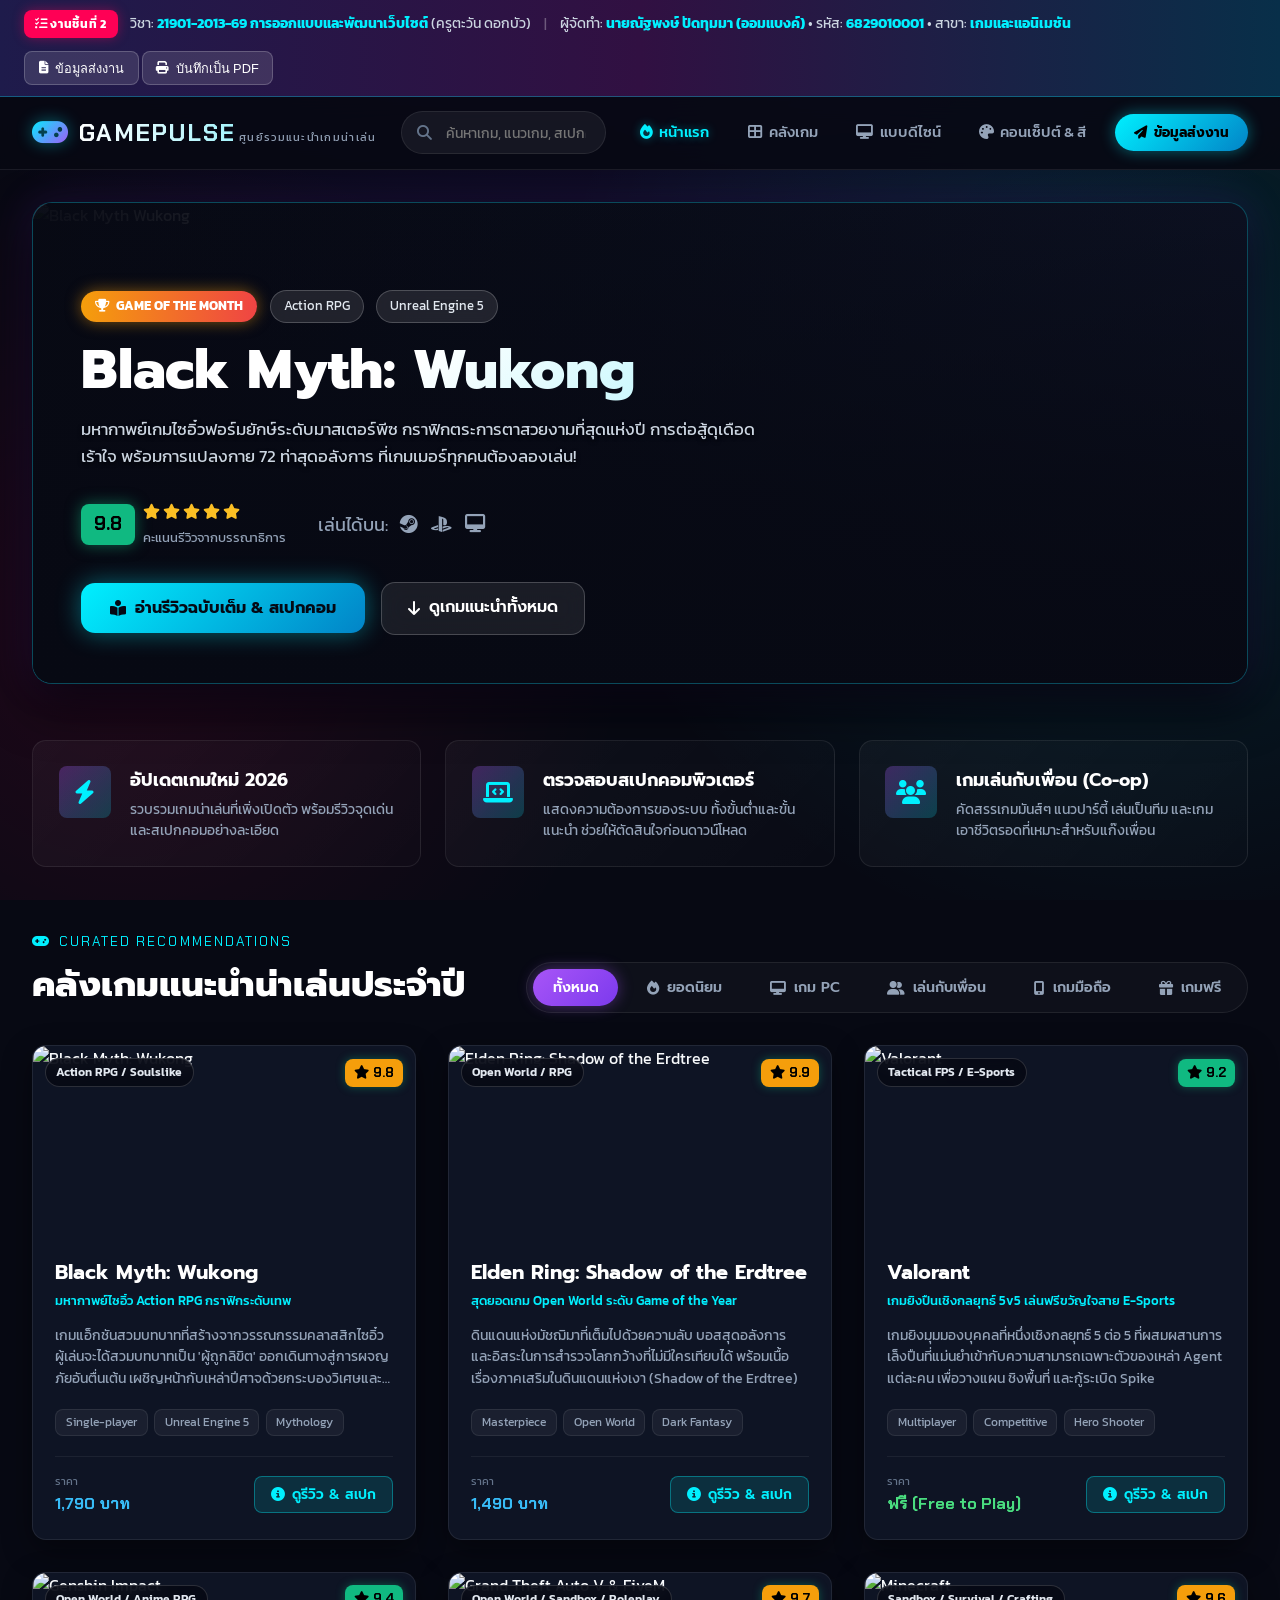
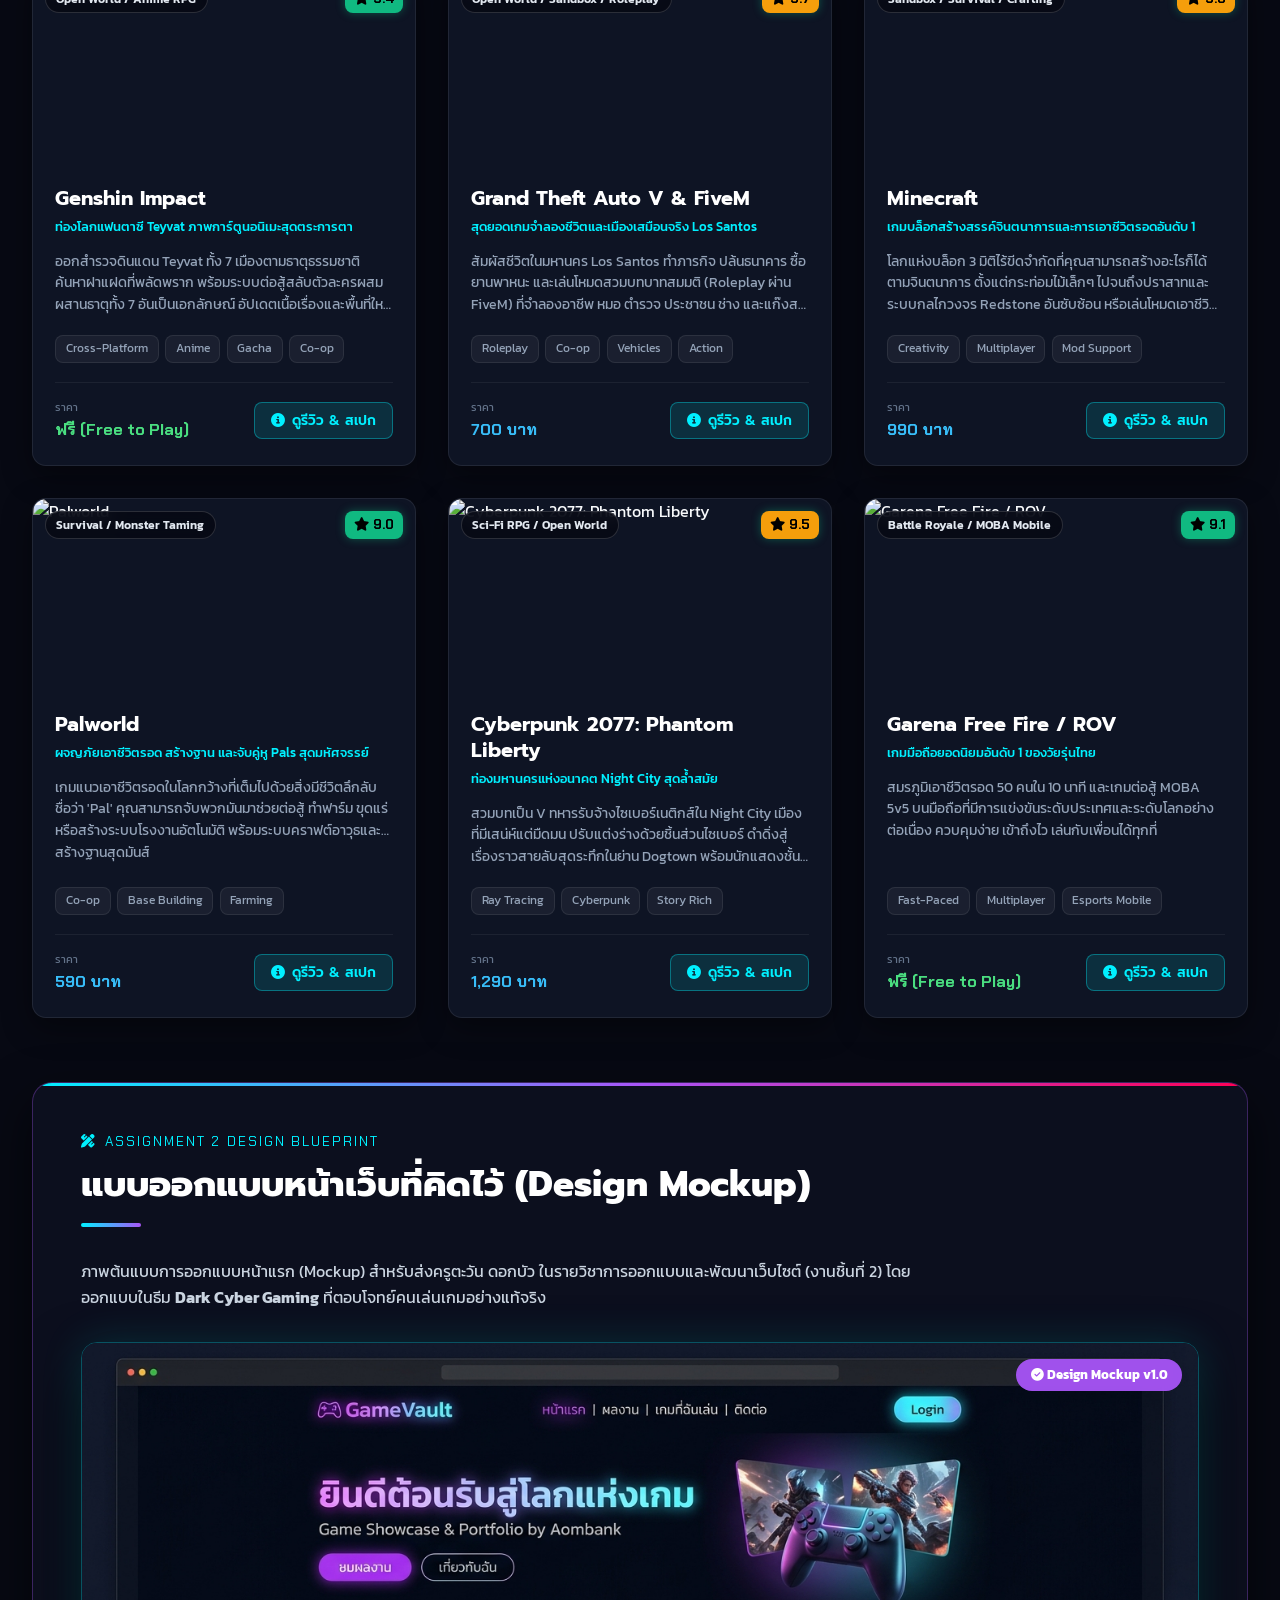
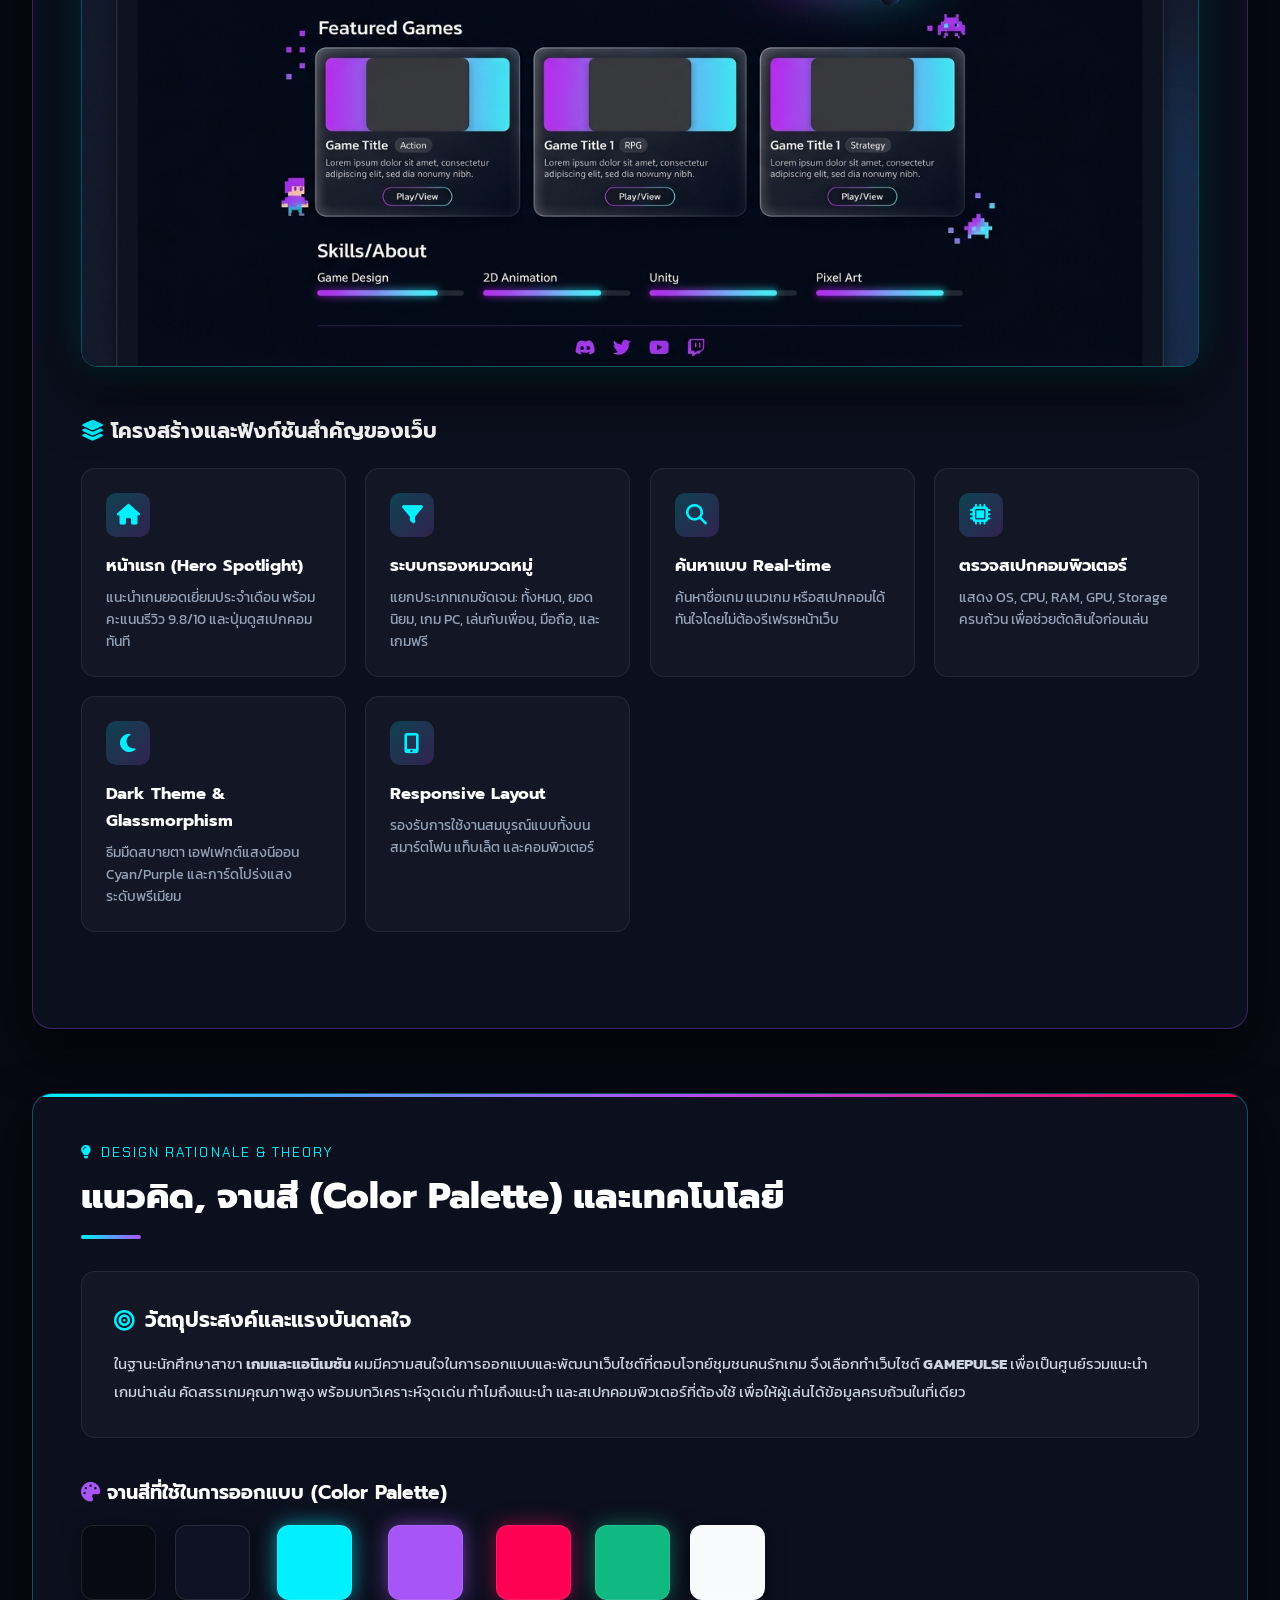
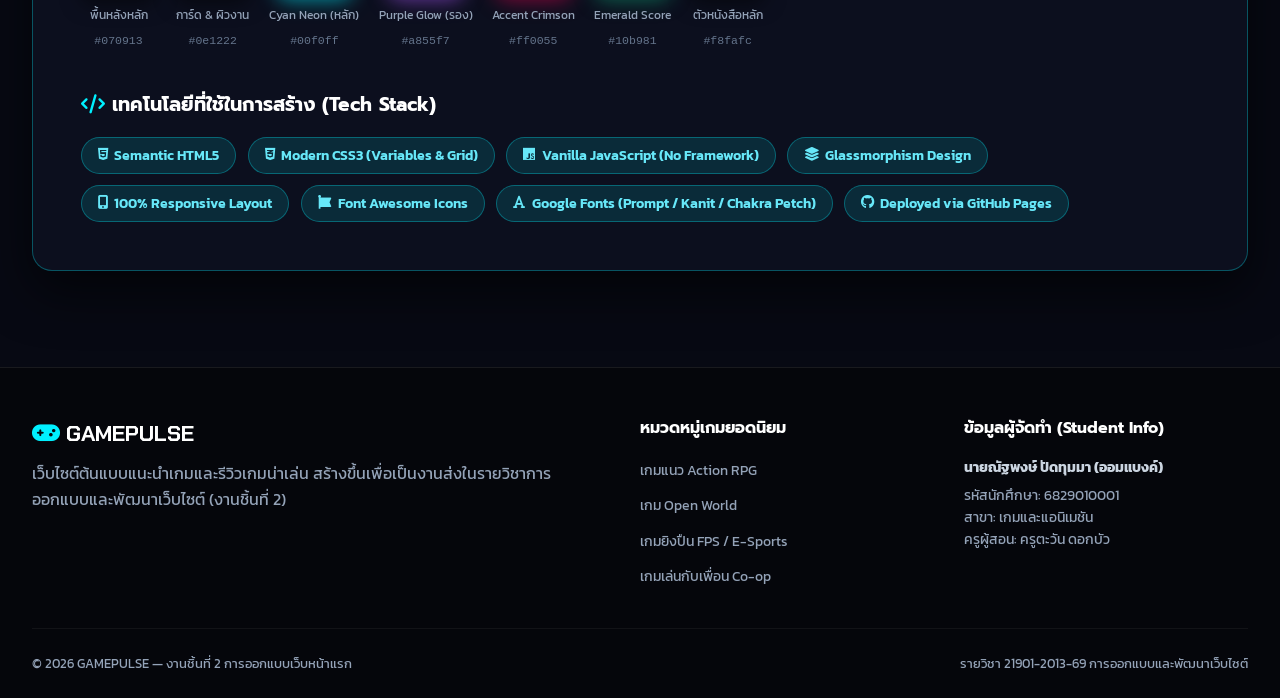
==== commit 3dcb3501: "feat: Combine game recommendation web and design mockup into single master index.html" ====
--- a/index.html
+++ b/index.html
@@ -3,879 +3,1877 @@
 <head>
     <meta charset="UTF-8">
     <meta name="viewport" content="width=device-width, initial-scale=1.0">
-    <title>แฟ้มสะสมผลงาน (Personal Portfolio) | ณัฐพงษ์ ปัดทุมมา (ออมแบงค์)</title>
-    <meta name="description" content="Online Portfolio แฟ้มสะสมผลงานและแนะนำตัวของ ณัฐพงษ์ ปัดทุมมา (ออมแบงค์) รวบรวมประวัติการศึกษา ทักษะ Skills Bar ผลงานเด่น C# WinForms, IoT Arduino, Web Development สำหรับยื่น TCAS และสมัครงาน">
+    <title>GAMEPULSE — ศูนย์รวมแนะนำเกมน่าเล่น & แบบออกแบบเว็บไซต์ (งานชิ้นที่ 2)</title>
     
-    <!-- Google Fonts: Prompt & Kanit for Thai, Outfit & Inter for English -->
+    <!-- Google Fonts: Prompt, Kanit, Chakra Petch -->
     <link rel="preconnect" href="https://fonts.googleapis.com">
     <link rel="preconnect" href="https://fonts.gstatic.com" crossorigin>
-    <link href="https://fonts.googleapis.com/css2?family=Inter:wght@300;400;500;600;700&family=Kanit:wght@300;400;500;600;700&family=Outfit:wght@400;500;600;700;800&family=Prompt:wght@300;400;500;600;700&display=swap" rel="stylesheet">
+    <link href="https://fonts.googleapis.com/css2?family=Chakra+Petch:wght@500;700;800&family=Kanit:wght@300;400;500;600;700&family=Prompt:wght@400;500;600;700;800&display=swap" rel="stylesheet">
     
-    <!-- FontAwesome 6 Icons -->
+    <!-- Font Awesome Icons -->
     <link rel="stylesheet" href="https://cdnjs.cloudflare.com/ajax/libs/font-awesome/6.4.0/css/all.min.css">
     
-    <!-- Custom CSS -->
-    <link rel="stylesheet" href="index.css">
+    <style>
+        :root {
+            --bg-dark: #070913;
+            --bg-surface: #0e1222;
+            --bg-card: rgba(18, 24, 43, 0.75);
+            --bg-card-hover: rgba(26, 35, 64, 0.85);
+            --border-glass: rgba(255, 255, 255, 0.08);
+            --border-glow: rgba(0, 240, 255, 0.3);
+            
+            --primary: #00f0ff;
+            --primary-glow: rgba(0, 240, 255, 0.4);
+            --secondary: #a855f7;
+            --secondary-glow: rgba(168, 85, 247, 0.4);
+            --accent: #ff0055;
+            --accent-glow: rgba(255, 0, 85, 0.4);
+            --gold: #fbbf24;
+            
+            --text-main: #f8fafc;
+            --text-muted: #94a3b8;
+            --text-sub: #64748b;
+            
+            --radius-sm: 8px;
+            --radius-md: 14px;
+            --radius-lg: 20px;
+            --radius-full: 9999px;
+            
+            --font-head: 'Prompt', 'Kanit', sans-serif;
+            --font-gamer: 'Chakra Petch', 'Orbitron', 'Prompt', sans-serif;
+            --font-body: 'Kanit', sans-serif;
+            
+            --transition-fast: 0.2s cubic-bezier(0.4, 0, 0.2, 1);
+            --transition-normal: 0.3s cubic-bezier(0.4, 0, 0.2, 1);
+        }
+
+        * { margin: 0; padding: 0; box-sizing: border-box; }
+        html { scroll-behavior: smooth; }
+
+        body {
+            background-color: var(--bg-dark);
+            color: var(--text-main);
+            font-family: var(--font-body);
+            line-height: 1.6;
+            overflow-x: hidden;
+            background-image: 
+                radial-gradient(ellipse 80% 50% at 50% -20%, rgba(120, 50, 255, 0.28), transparent),
+                radial-gradient(circle 600px at 90% 40%, rgba(0, 240, 255, 0.12), transparent),
+                radial-gradient(circle 500px at 10% 70%, rgba(255, 0, 85, 0.1), transparent);
+            background-attachment: fixed;
+        }
+
+        /* ==================== ASSIGNMENT BANNER ==================== */
+        .assignment-bar {
+            background: linear-gradient(90deg, #1e1b4b, #311042, #082f49);
+            border-bottom: 1px solid rgba(0, 240, 255, 0.3);
+            padding: 0.65rem 1.5rem;
+            font-size: 0.88rem;
+            display: flex;
+            justify-content: space-between;
+            align-items: center;
+            flex-wrap: wrap;
+            gap: 0.8rem;
+            position: sticky;
+            top: 0;
+            z-index: 1001;
+        }
+
+        .assignment-info {
+            display: flex;
+            align-items: center;
+            gap: 0.8rem;
+            flex-wrap: wrap;
+        }
+
+        .badge-tag {
+            background: var(--accent);
+            color: #fff;
+            font-weight: 700;
+            padding: 0.25rem 0.7rem;
+            border-radius: var(--radius-sm);
+            font-size: 0.78rem;
+            text-transform: uppercase;
+            letter-spacing: 0.05em;
+            box-shadow: 0 0 12px var(--accent-glow);
+        }
+
+        .assignment-student { color: #cbd5e1; }
+        .assignment-student strong { color: var(--primary); }
+
+        .btn-mini {
+            background: rgba(255, 255, 255, 0.12);
+            border: 1px solid rgba(255, 255, 255, 0.2);
+            color: #fff;
+            padding: 0.35rem 0.85rem;
+            border-radius: var(--radius-sm);
+            font-size: 0.8rem;
+            cursor: pointer;
+            text-decoration: none;
+            transition: var(--transition-fast);
+            display: inline-flex;
+            align-items: center;
+            gap: 0.4rem;
+        }
+
+        .btn-mini:hover {
+            background: var(--primary);
+            color: #000;
+            border-color: var(--primary);
+            box-shadow: 0 0 12px var(--primary-glow);
+        }
+
+        /* ==================== NAVBAR ==================== */
+        .navbar {
+            background: rgba(7, 9, 19, 0.88);
+            backdrop-filter: blur(16px);
+            border-bottom: 1px solid var(--border-glass);
+            padding: 0.9rem 2rem;
+            position: sticky;
+            top: 42px;
+            z-index: 1000;
+        }
+
+        .nav-container {
+            max-width: 1350px;
+            margin: 0 auto;
+            display: flex;
+            justify-content: space-between;
+            align-items: center;
+            gap: 1.5rem;
+        }
+
+        .logo {
+            display: flex;
+            align-items: center;
+            gap: 0.7rem;
+            text-decoration: none;
+            color: #fff;
+        }
+
+        .logo-icon {
+            font-size: 1.8rem;
+            background: linear-gradient(135deg, var(--primary), var(--secondary));
+            -webkit-background-clip: text;
+            -webkit-text-fill-color: transparent;
+            filter: drop-shadow(0 0 8px var(--primary-glow));
+        }
+
+        .logo-title {
+            font-family: var(--font-gamer);
+            font-weight: 800;
+            font-size: 1.5rem;
+            letter-spacing: 0.05em;
+            background: linear-gradient(90deg, #fff, #a5f3fc);
+            -webkit-background-clip: text;
+            -webkit-text-fill-color: transparent;
+        }
+
+        .logo-sub {
+            font-size: 0.68rem;
+            color: var(--text-muted);
+            letter-spacing: 0.12em;
+            text-transform: uppercase;
+        }
+
+        .nav-search {
+            flex: 1;
+            max-width: 380px;
+            position: relative;
+        }
+
+        .search-input {
+            width: 100%;
+            background: rgba(255, 255, 255, 0.06);
+            border: 1px solid var(--border-glass);
+            border-radius: var(--radius-full);
+            padding: 0.6rem 1.2rem 0.6rem 2.8rem;
+            color: #fff;
+            font-family: var(--font-body);
+            font-size: 0.9rem;
+            outline: none;
+            transition: var(--transition-fast);
+        }
+
+        .search-input:focus {
+            background: rgba(255, 255, 255, 0.1);
+            border-color: var(--primary);
+            box-shadow: 0 0 15px var(--primary-glow);
+        }
+
+        .search-icon {
+            position: absolute;
+            left: 1rem;
+            top: 50%;
+            transform: translateY(-50%);
+            color: var(--text-sub);
+            font-size: 0.95rem;
+        }
+
+        .nav-links {
+            display: flex;
+            align-items: center;
+            gap: 1.2rem;
+            list-style: none;
+        }
+
+        .nav-link {
+            color: var(--text-muted);
+            text-decoration: none;
+            font-size: 0.92rem;
+            font-weight: 500;
+            padding: 0.4rem 0.6rem;
+            border-radius: var(--radius-sm);
+            transition: var(--transition-fast);
+            display: flex;
+            align-items: center;
+            gap: 0.4rem;
+        }
+
+        .nav-link:hover, .nav-link.active {
+            color: var(--primary);
+            text-shadow: 0 0 10px var(--primary-glow);
+        }
+
+        .nav-cta {
+            background: linear-gradient(135deg, var(--primary), #0284c7);
+            color: #000 !important;
+            font-weight: 700;
+            padding: 0.5rem 1.2rem;
+            border-radius: var(--radius-full);
+            border: none;
+            cursor: pointer;
+            box-shadow: 0 0 15px var(--primary-glow);
+            font-family: var(--font-head);
+            display: inline-flex;
+            align-items: center;
+            gap: 0.4rem;
+        }
+
+        .nav-cta:hover {
+            transform: translateY(-2px);
+            box-shadow: 0 0 25px var(--primary-glow);
+        }
+
+        /* ==================== MAIN CONTAINER ==================== */
+        .main-container {
+            max-width: 1350px;
+            margin: 0 auto;
+            padding: 2rem;
+        }
+
+        /* ==================== HERO SPOTLIGHT ==================== */
+        .hero-spotlight {
+            position: relative;
+            border-radius: var(--radius-lg);
+            overflow: hidden;
+            margin-bottom: 3.5rem;
+            background: #0d1224;
+            border: 1px solid rgba(0, 240, 255, 0.25);
+            box-shadow: 0 20px 50px rgba(0, 0, 0, 0.7), 0 0 40px rgba(120, 50, 255, 0.18);
+        }
+
+        .hero-banner-img {
+            width: 100%;
+            height: 480px;
+            object-fit: cover;
+            object-position: center 30%;
+            filter: brightness(0.65) saturate(1.2);
+            display: block;
+            transition: transform 0.6s ease;
+        }
+
+        .hero-spotlight:hover .hero-banner-img { transform: scale(1.02); }
+
+        .hero-overlay {
+            position: absolute;
+            inset: 0;
+            background: linear-gradient(to top, rgba(7, 9, 19, 0.98) 0%, rgba(7, 9, 19, 0.8) 40%, rgba(7, 9, 19, 0.2) 100%),
+                        linear-gradient(to right, rgba(7, 9, 19, 0.95) 0%, rgba(7, 9, 19, 0.6) 50%, transparent 100%);
+            display: flex;
+            flex-direction: column;
+            justify-content: flex-end;
+            padding: 3rem;
+        }
+
+        .spotlight-badge-row {
+            display: flex;
+            align-items: center;
+            gap: 0.8rem;
+            margin-bottom: 1rem;
+            flex-wrap: wrap;
+        }
+
+        .badge-goty {
+            background: linear-gradient(90deg, #f59e0b, #ef4444);
+            color: #fff;
+            font-weight: 700;
+            font-size: 0.8rem;
+            padding: 0.35rem 0.9rem;
+            border-radius: var(--radius-full);
+            display: inline-flex;
+            align-items: center;
+            gap: 0.4rem;
+            box-shadow: 0 0 15px rgba(245, 158, 11, 0.5);
+        }
+
+        .badge-genre {
+            background: rgba(255, 255, 255, 0.1);
+            backdrop-filter: blur(8px);
+            border: 1px solid rgba(255, 255, 255, 0.2);
+            color: #e2e8f0;
+            font-size: 0.8rem;
+            padding: 0.3rem 0.8rem;
+            border-radius: var(--radius-full);
+        }
+
+        .hero-title {
+            font-family: var(--font-head);
+            font-size: clamp(2rem, 4.5vw, 3.4rem);
+            font-weight: 800;
+            line-height: 1.15;
+            margin-bottom: 1rem;
+            background: linear-gradient(135deg, #ffffff 30%, #a5f3fc 70%, #c084fc 100%);
+            -webkit-background-clip: text;
+            -webkit-text-fill-color: transparent;
+        }
+
+        .hero-desc {
+            max-width: 680px;
+            color: #cbd5e1;
+            font-size: 1.05rem;
+            margin-bottom: 1.8rem;
+            text-shadow: 0 2px 4px rgba(0,0,0,0.8);
+        }
+
+        .hero-meta-row {
+            display: flex;
+            align-items: center;
+            gap: 2rem;
+            margin-bottom: 2rem;
+            flex-wrap: wrap;
+        }
+
+        .rating-score {
+            display: flex;
+            align-items: center;
+            gap: 0.5rem;
+        }
+
+        .score-box {
+            background: #10b981;
+            color: #000;
+            font-family: var(--font-gamer);
+            font-weight: 800;
+            font-size: 1.2rem;
+            padding: 0.3rem 0.8rem;
+            border-radius: var(--radius-sm);
+            box-shadow: 0 0 15px rgba(16, 185, 129, 0.5);
+        }
+
+        .stars-container { color: var(--gold); font-size: 0.95rem; }
+
+        .platform-icons {
+            display: flex;
+            align-items: center;
+            gap: 0.8rem;
+            color: var(--text-muted);
+            font-size: 1.15rem;
+        }
+
+        .hero-actions {
+            display: flex;
+            align-items: center;
+            gap: 1rem;
+            flex-wrap: wrap;
+        }
+
+        .btn-primary {
+            background: linear-gradient(135deg, var(--primary), #0284c7);
+            color: #040914;
+            font-family: var(--font-head);
+            font-weight: 700;
+            font-size: 1rem;
+            padding: 0.8rem 1.8rem;
+            border-radius: var(--radius-md);
+            border: none;
+            cursor: pointer;
+            display: inline-flex;
+            align-items: center;
+            gap: 0.6rem;
+            text-decoration: none;
+            box-shadow: 0 0 25px var(--primary-glow);
+            transition: var(--transition-fast);
+        }
+
+        .btn-primary:hover {
+            transform: translateY(-3px);
+            box-shadow: 0 0 35px var(--primary-glow);
+            background: linear-gradient(135deg, #38bdf8, var(--primary));
+        }
+
+        .btn-glass {
+            background: rgba(255, 255, 255, 0.08);
+            backdrop-filter: blur(12px);
+            border: 1px solid rgba(255, 255, 255, 0.2);
+            color: #fff;
+            font-family: var(--font-head);
+            font-weight: 600;
+            font-size: 1rem;
+            padding: 0.8rem 1.6rem;
+            border-radius: var(--radius-md);
+            cursor: pointer;
+            display: inline-flex;
+            align-items: center;
+            gap: 0.6rem;
+            text-decoration: none;
+            transition: var(--transition-fast);
+        }
+
+        .btn-glass:hover {
+            background: rgba(255, 255, 255, 0.16);
+            border-color: var(--secondary);
+            box-shadow: 0 0 20px var(--secondary-glow);
+            transform: translateY(-2px);
+        }
+
+        /* ==================== HIGHLIGHTS ==================== */
+        .highlights-row {
+            display: grid;
+            grid-template-columns: repeat(auto-fit, minmax(280px, 1fr));
+            gap: 1.5rem;
+            margin-bottom: 4rem;
+        }
+
+        .highlight-box {
+            background: linear-gradient(135deg, rgba(255, 255, 255, 0.04), rgba(255, 255, 255, 0.01));
+            border: 1px solid var(--border-glass);
+            border-radius: var(--radius-md);
+            padding: 1.6rem;
+            display: flex;
+            align-items: flex-start;
+            gap: 1.2rem;
+            transition: var(--transition-fast);
+        }
+
+        .highlight-box:hover {
+            border-color: var(--secondary);
+            transform: translateY(-4px);
+            box-shadow: 0 10px 25px rgba(168, 85, 247, 0.15);
+        }
+
+        .highlight-icon {
+            width: 52px;
+            height: 52px;
+            border-radius: var(--radius-sm);
+            background: linear-gradient(135deg, rgba(168, 85, 247, 0.3), rgba(0, 240, 255, 0.2));
+            display: flex;
+            align-items: center;
+            justify-content: center;
+            font-size: 1.5rem;
+            color: var(--primary);
+            flex-shrink: 0;
+        }
+
+        .highlight-text h4 {
+            font-family: var(--font-head);
+            font-size: 1.1rem;
+            font-weight: 700;
+            color: #fff;
+            margin-bottom: 0.3rem;
+        }
+
+        .highlight-text p {
+            font-size: 0.85rem;
+            color: var(--text-muted);
+            line-height: 1.5;
+        }
+
+        /* ==================== GAMES CATALOG & TABS ==================== */
+        .section-header {
+            display: flex;
+            justify-content: space-between;
+            align-items: flex-end;
+            margin-bottom: 2rem;
+            flex-wrap: wrap;
+            gap: 1.2rem;
+        }
+
+        .section-label {
+            color: var(--primary);
+            font-family: var(--font-gamer);
+            font-size: 0.85rem;
+            letter-spacing: 0.15em;
+            text-transform: uppercase;
+            display: flex;
+            align-items: center;
+            gap: 0.5rem;
+            margin-bottom: 0.3rem;
+        }
+
+        .section-title {
+            font-family: var(--font-head);
+            font-size: clamp(1.6rem, 3vw, 2.2rem);
+            font-weight: 800;
+            color: #fff;
+        }
+
+        .section-underline {
+            width: 60px;
+            height: 4px;
+            background: linear-gradient(90deg, var(--primary), var(--secondary));
+            border-radius: var(--radius-full);
+            margin: 0.6rem 0 2rem;
+        }
+
+        .category-tabs {
+            display: flex;
+            gap: 0.6rem;
+            flex-wrap: wrap;
+            background: rgba(255, 255, 255, 0.03);
+            padding: 0.4rem;
+            border-radius: var(--radius-full);
+            border: 1px solid var(--border-glass);
+        }
+
+        .tab-btn {
+            background: transparent;
+            border: none;
+            color: var(--text-muted);
+            font-family: var(--font-head);
+            font-weight: 600;
+            font-size: 0.88rem;
+            padding: 0.5rem 1.2rem;
+            border-radius: var(--radius-full);
+            cursor: pointer;
+            transition: var(--transition-fast);
+            display: flex;
+            align-items: center;
+            gap: 0.5rem;
+        }
+
+        .tab-btn:hover { color: #fff; }
+
+        .tab-btn.active {
+            background: linear-gradient(135deg, var(--secondary), #7c3aed);
+            color: #fff;
+            box-shadow: 0 0 15px var(--secondary-glow);
+        }
+
+        .games-grid {
+            display: grid;
+            grid-template-columns: repeat(auto-fill, minmax(310px, 1fr));
+            gap: 2rem;
+            margin-bottom: 4rem;
+        }
+
+        .game-card {
+            background: var(--bg-card);
+            border: 1px solid var(--border-glass);
+            border-radius: var(--radius-md);
+            overflow: hidden;
+            transition: all 0.35s cubic-bezier(0.4, 0, 0.2, 1);
+            display: flex;
+            flex-direction: column;
+            box-shadow: 0 10px 30px rgba(0, 0, 0, 0.4);
+        }
+
+        .game-card:hover {
+            transform: translateY(-8px);
+            background: var(--bg-card-hover);
+            border-color: var(--border-glow);
+            box-shadow: 0 20px 40px rgba(0, 0, 0, 0.6), 0 0 25px rgba(0, 240, 255, 0.2);
+        }
+
+        .card-media {
+            position: relative;
+            width: 100%;
+            height: 190px;
+            overflow: hidden;
+        }
+
+        .card-img {
+            width: 100%;
+            height: 100%;
+            object-fit: cover;
+            transition: transform 0.5s ease;
+        }
+
+        .game-card:hover .card-img { transform: scale(1.08); }
+
+        .card-badges {
+            position: absolute;
+            top: 12px; left: 12px; right: 12px;
+            display: flex;
+            justify-content: space-between;
+            align-items: center;
+            z-index: 2;
+        }
+
+        .tag-genre {
+            background: rgba(7, 9, 19, 0.85);
+            backdrop-filter: blur(8px);
+            border: 1px solid rgba(255, 255, 255, 0.15);
+            color: #e2e8f0;
+            font-size: 0.72rem;
+            font-weight: 600;
+            padding: 0.25rem 0.65rem;
+            border-radius: var(--radius-full);
+        }
+
+        .score-badge {
+            background: #10b981;
+            color: #000;
+            font-family: var(--font-gamer);
+            font-weight: 800;
+            font-size: 0.85rem;
+            padding: 0.2rem 0.55rem;
+            border-radius: var(--radius-sm);
+            box-shadow: 0 0 10px rgba(16, 185, 129, 0.4);
+        }
+
+        .score-badge.gold { background: #f59e0b; }
+
+        .card-body {
+            padding: 1.4rem;
+            display: flex;
+            flex-direction: column;
+            flex: 1;
+        }
+
+        .card-title {
+            font-family: var(--font-head);
+            font-size: 1.25rem;
+            font-weight: 700;
+            color: #fff;
+            margin-bottom: 0.4rem;
+            line-height: 1.3;
+        }
+
+        .card-subtitle {
+            font-size: 0.8rem;
+            color: var(--primary);
+            margin-bottom: 0.8rem;
+            font-weight: 500;
+        }
+
+        .card-desc {
+            color: var(--text-muted);
+            font-size: 0.88rem;
+            line-height: 1.55;
+            margin-bottom: 1.2rem;
+            flex: 1;
+            display: -webkit-box;
+            -webkit-line-clamp: 3;
+            -webkit-box-orient: vertical;
+            overflow: hidden;
+        }
+
+        .card-features {
+            display: flex;
+            flex-wrap: wrap;
+            gap: 0.4rem;
+            margin-bottom: 1.2rem;
+        }
+
+        .feature-pill {
+            background: rgba(255, 255, 255, 0.05);
+            border: 1px solid rgba(255, 255, 255, 0.08);
+            color: #94a3b8;
+            font-size: 0.74rem;
+            padding: 0.2rem 0.6rem;
+            border-radius: var(--radius-sm);
+        }
+
+        .card-footer {
+            display: flex;
+            justify-content: space-between;
+            align-items: center;
+            padding-top: 1rem;
+            border-top: 1px solid rgba(255, 255, 255, 0.06);
+        }
+
+        .card-price { display: flex; flex-direction: column; }
+        .price-label { font-size: 0.7rem; color: var(--text-sub); text-transform: uppercase; }
+        .price-val { font-family: var(--font-gamer); font-weight: 700; color: #38bdf8; font-size: 1rem; }
+        .price-val.free { color: #4ade80; }
+
+        .btn-card-detail {
+            background: rgba(0, 240, 255, 0.12);
+            border: 1px solid rgba(0, 240, 255, 0.35);
+            color: var(--primary);
+            font-family: var(--font-head);
+            font-size: 0.85rem;
+            font-weight: 600;
+            padding: 0.45rem 1rem;
+            border-radius: var(--radius-sm);
+            cursor: pointer;
+            transition: var(--transition-fast);
+            display: inline-flex;
+            align-items: center;
+            gap: 0.4rem;
+        }
+
+        .btn-card-detail:hover {
+            background: var(--primary);
+            color: #000;
+            box-shadow: 0 0 15px var(--primary-glow);
+        }
+
+        /* ==================== MOCKUP BLUEPRINT SECTION (รวมจาก Assignment 2) ==================== */
+        .blueprint-section {
+            background: rgba(14, 18, 34, 0.8);
+            border: 1px solid rgba(168, 85, 247, 0.3);
+            border-radius: var(--radius-lg);
+            padding: 3rem;
+            margin-bottom: 4rem;
+            position: relative;
+            overflow: hidden;
+            box-shadow: 0 20px 50px rgba(0,0,0,0.6);
+        }
+
+        .blueprint-section::before {
+            content: '';
+            position: absolute;
+            top: 0; left: 0; width: 100%; height: 3px;
+            background: linear-gradient(90deg, var(--primary), var(--secondary), var(--accent));
+        }
+
+        .mockup-wrapper {
+            position: relative;
+            border-radius: 16px;
+            overflow: hidden;
+            border: 1px solid rgba(0, 240, 255, 0.3);
+            box-shadow: 0 0 40px rgba(0, 240, 255, 0.15), 0 25px 60px rgba(0,0,0,0.8);
+            margin: 2rem 0 3rem;
+        }
+
+        .mockup-wrapper img {
+            width: 100%;
+            display: block;
+        }
+
+        .mockup-label {
+            position: absolute;
+            top: 16px; right: 16px;
+            background: rgba(168, 85, 247, 0.95);
+            color: #fff;
+            font-size: 0.8rem;
+            font-weight: 700;
+            padding: 0.35rem 0.9rem;
+            border-radius: var(--radius-full);
+            backdrop-filter: blur(8px);
+        }
+
+        /* Concept Box */
+        .concept-box {
+            background: rgba(255, 255, 255, 0.03);
+            border: 1px solid rgba(255, 255, 255, 0.08);
+            border-radius: var(--radius-md);
+            padding: 2rem;
+            margin-bottom: 2.5rem;
+        }
+
+        .concept-box h3 {
+            font-family: var(--font-head);
+            font-size: 1.3rem;
+            font-weight: 700;
+            color: #fff;
+            margin-bottom: 0.8rem;
+            display: flex;
+            align-items: center;
+            gap: 0.6rem;
+        }
+
+        .concept-box p {
+            color: #cbd5e1;
+            line-height: 1.8;
+            font-size: 0.96rem;
+        }
+
+        /* Features 6 Grid */
+        .features-grid {
+            display: grid;
+            grid-template-columns: repeat(auto-fit, minmax(260px, 1fr));
+            gap: 1.2rem;
+            margin-bottom: 3rem;
+        }
+
+        .feature-card {
+            background: rgba(255, 255, 255, 0.03);
+            border: 1px solid rgba(255, 255, 255, 0.08);
+            border-radius: 14px;
+            padding: 1.5rem;
+            transition: all 0.3s ease;
+        }
+
+        .feature-card:hover {
+            border-color: rgba(0, 240, 255, 0.4);
+            transform: translateY(-3px);
+            background: rgba(0, 240, 255, 0.05);
+        }
+
+        .feature-icon {
+            width: 44px; height: 44px;
+            border-radius: 10px;
+            background: linear-gradient(135deg, rgba(0, 240, 255, 0.2), rgba(168, 85, 247, 0.2));
+            display: flex;
+            align-items: center;
+            justify-content: center;
+            font-size: 1.3rem;
+            color: var(--primary);
+            margin-bottom: 1rem;
+        }
+
+        .feature-card h4 {
+            font-family: var(--font-head);
+            font-size: 1.05rem;
+            font-weight: 700;
+            margin-bottom: 0.4rem;
+            color: #fff;
+        }
+
+        .feature-card p {
+            font-size: 0.86rem;
+            color: var(--text-muted);
+            line-height: 1.6;
+        }
+
+        /* Color Palette */
+        .palette-row {
+            display: flex;
+            flex-wrap: wrap;
+            gap: 1.2rem;
+            margin-bottom: 2.5rem;
+        }
+
+        .color-swatch {
+            display: flex;
+            flex-direction: column;
+            align-items: center;
+            gap: 0.5rem;
+        }
+
+        .swatch-box {
+            width: 75px; height: 75px;
+            border-radius: 12px;
+            border: 1px solid rgba(255,255,255,0.1);
+            box-shadow: 0 4px 20px rgba(0,0,0,0.5);
+        }
+
+        .swatch-name {
+            font-size: 0.76rem;
+            color: #94a3b8;
+            text-align: center;
+            line-height: 1.3;
+        }
+
+        .swatch-hex {
+            font-size: 0.72rem;
+            color: #64748b;
+            font-family: monospace;
+        }
+
+        /* Tech Tags */
+        .tech-tags {
+            display: flex;
+            flex-wrap: wrap;
+            gap: 0.7rem;
+        }
+
+        .tech-tag {
+            background: rgba(0, 240, 255, 0.12);
+            border: 1px solid rgba(0, 240, 255, 0.3);
+            color: #67e8f9;
+            padding: 0.4rem 1rem;
+            border-radius: var(--radius-full);
+            font-size: 0.86rem;
+            font-weight: 600;
+            display: inline-flex;
+            align-items: center;
+            gap: 0.4rem;
+        }
+
+        /* ==================== MODALS ==================== */
+        .modal-backdrop {
+            position: fixed;
+            inset: 0;
+            background: rgba(0, 0, 0, 0.85);
+            backdrop-filter: blur(12px);
+            z-index: 2000;
+            display: flex;
+            align-items: center;
+            justify-content: center;
+            padding: 1.5rem;
+            opacity: 0;
+            pointer-events: none;
+            transition: opacity 0.3s ease;
+        }
+
+        .modal-backdrop.active {
+            opacity: 1;
+            pointer-events: auto;
+        }
+
+        .game-modal {
+            background: #0d1222;
+            border: 1px solid rgba(0, 240, 255, 0.3);
+            border-radius: var(--radius-lg);
+            width: 100%;
+            max-width: 780px;
+            max-height: 90vh;
+            overflow-y: auto;
+            position: relative;
+            box-shadow: 0 25px 60px rgba(0, 0, 0, 0.8), 0 0 50px rgba(0, 240, 255, 0.2);
+            transform: scale(0.95);
+            transition: transform 0.3s ease;
+        }
+
+        .modal-backdrop.active .game-modal { transform: scale(1); }
+
+        .modal-close-btn {
+            position: absolute;
+            top: 1rem; right: 1rem;
+            width: 38px; height: 38px;
+            border-radius: var(--radius-full);
+            background: rgba(0, 0, 0, 0.6);
+            border: 1px solid rgba(255, 255, 255, 0.2);
+            color: #fff;
+            display: flex;
+            align-items: center;
+            justify-content: center;
+            cursor: pointer;
+            z-index: 10;
+            transition: var(--transition-fast);
+        }
+
+        .modal-close-btn:hover {
+            background: var(--accent);
+            transform: rotate(90deg);
+        }
+
+        .modal-header-img-box {
+            position: relative;
+            width: 100%; height: 280px;
+            overflow: hidden;
+        }
+
+        .modal-header-img { width: 100%; height: 100%; object-fit: cover; }
+        .modal-img-gradient {
+            position: absolute; inset: 0;
+            background: linear-gradient(to top, #0d1222 0%, transparent 80%);
+        }
+
+        .modal-content-body { padding: 2rem; }
+        .modal-game-title {
+            font-family: var(--font-head);
+            font-size: 1.8rem;
+            font-weight: 800;
+            color: #fff;
+            margin-bottom: 0.4rem;
+        }
+
+        .modal-meta {
+            display: flex;
+            align-items: center;
+            gap: 1rem;
+            margin-bottom: 1.5rem;
+            flex-wrap: wrap;
+        }
+
+        .modal-section-title {
+            font-family: var(--font-head);
+            font-size: 1.1rem;
+            font-weight: 700;
+            color: var(--primary);
+            margin: 1.5rem 0 0.8rem;
+            display: flex;
+            align-items: center;
+            gap: 0.5rem;
+        }
+
+        .modal-desc { color: #cbd5e1; font-size: 0.95rem; line-height: 1.7; margin-bottom: 1.2rem; }
+
+        .specs-grid {
+            display: grid;
+            grid-template-columns: 1fr 1fr;
+            gap: 1rem;
+            background: rgba(255, 255, 255, 0.03);
+            border: 1px solid var(--border-glass);
+            border-radius: var(--radius-sm);
+            padding: 1.2rem;
+            font-size: 0.85rem;
+        }
+
+        .spec-item { display: flex; flex-direction: column; gap: 0.2rem; }
+        .spec-label { color: var(--text-sub); text-transform: uppercase; font-size: 0.75rem; }
+        .spec-val { color: #e2e8f0; font-weight: 600; }
+
+        .modal-footer {
+            display: flex;
+            justify-content: flex-end;
+            gap: 1rem;
+            margin-top: 2rem;
+            padding-top: 1.5rem;
+            border-top: 1px solid rgba(255, 255, 255, 0.08);
+        }
+
+        .submission-card {
+            background: #0f1426;
+            border: 1px solid rgba(168, 85, 247, 0.4);
+            border-radius: var(--radius-lg);
+            width: 100%;
+            max-width: 650px;
+            padding: 2.2rem;
+            box-shadow: 0 20px 50px rgba(0, 0, 0, 0.9), 0 0 40px rgba(168, 85, 247, 0.25);
+            position: relative;
+        }
+
+        /* ==================== FOOTER ==================== */
+        .site-footer {
+            background: #05060b;
+            border-top: 1px solid var(--border-glass);
+            padding: 3rem 2rem 1.5rem;
+            color: var(--text-muted);
+        }
+
+        .footer-inner {
+            max-width: 1350px;
+            margin: 0 auto;
+            display: grid;
+            grid-template-columns: 2fr 1fr 1fr;
+            gap: 2.5rem;
+            margin-bottom: 2.5rem;
+        }
+
+        .footer-brand h3 {
+            font-family: var(--font-gamer);
+            font-size: 1.4rem;
+            color: #fff;
+            margin-bottom: 0.6rem;
+        }
+
+        .footer-col h4 {
+            font-family: var(--font-head);
+            font-size: 1rem;
+            color: #fff;
+            margin-bottom: 1rem;
+        }
+
+        .footer-links {
+            list-style: none;
+            display: flex;
+            flex-direction: column;
+            gap: 0.6rem;
+        }
+
+        .footer-links a {
+            color: var(--text-muted);
+            text-decoration: none;
+            font-size: 0.85rem;
+            transition: var(--transition-fast);
+        }
+
+        .footer-links a:hover { color: var(--primary); padding-left: 4px; }
+
+        .footer-bottom {
+            max-width: 1350px;
+            margin: 0 auto;
+            padding-top: 1.5rem;
+            border-top: 1px solid rgba(255, 255, 255, 0.05);
+            display: flex;
+            justify-content: space-between;
+            align-items: center;
+            flex-wrap: wrap;
+            gap: 1rem;
+            font-size: 0.82rem;
+        }
+
+        @media (max-width: 900px) {
+            .nav-search { display: none; }
+            .hero-banner-img { height: 380px; }
+            .hero-overlay { padding: 2rem; }
+            .footer-inner { grid-template-columns: 1fr; gap: 2rem; }
+            .specs-grid { grid-template-columns: 1fr; }
+        }
+
+        @media (max-width: 600px) {
+            .main-container { padding: 1rem; }
+            .hero-title { font-size: 1.8rem; }
+            .nav-links { display: none; }
+        }
+
+        @media print {
+            .navbar, .assignment-bar, .modal-backdrop, .category-tabs, .btn-primary, .btn-glass, .btn-card-detail {
+                display: none !important;
+            }
+            body { background: #fff !important; color: #000 !important; }
+            .hero-title, .section-title, .card-title { color: #000 !important; -webkit-text-fill-color: #000 !important; }
+            .game-card, .blueprint-section { border: 1px solid #ccc !important; box-shadow: none !important; }
+        }
+    </style>
 </head>
-<body class="dark-theme">
-    <!-- Background Animated Glow Orbs -->
-    <div class="bg-glow-orb orb-1"></div>
-    <div class="bg-glow-orb orb-2"></div>
-    <div class="bg-glow-orb orb-3"></div>
-
-    <!-- Navigation Bar -->
-    <header id="header">
-        <div class="header-container">
-            <a href="#hero" class="logo">
-                <span class="logo-accent">&lt;</span>Aombank<span class="logo-accent">/&gt;</span>
-                <span class="logo-badge">TCAS Portfolio</span>
-            </a>
+<body>
+
+    <!-- ==================== ASSIGNMENT HEADER BANNER ==================== -->
+    <aside class="assignment-bar">
+        <div class="assignment-info">
+            <span class="badge-tag"><i class="fas fa-tasks"></i> งานชิ้นที่ 2</span>
+            <span class="assignment-student">
+                วิชา: <strong>21901-2013-69 การออกแบบและพัฒนาเว็บไซต์</strong> (ครูตะวัน ดอกบัว)
+            </span>
+            <span style="color: rgba(255,255,255,0.3);">|</span>
+            <span class="assignment-student">
+                ผู้จัดทำ: <strong>นายณัฐพงษ์ ปัดทุมมา (ออมแบงค์)</strong> • รหัส: <strong>6829010001</strong> • สาขา: <strong>เกมและแอนิเมชัน</strong>
+            </span>
+        </div>
+        <div class="assignment-actions">
+            <button class="btn-mini" onclick="openSubmissionModal()">
+                <i class="fas fa-file-alt"></i> ข้อมูลส่งงาน
+            </button>
+            <button class="btn-mini" onclick="window.print()">
+                <i class="fas fa-print"></i> บันทึกเป็น PDF
+            </button>
+        </div>
+    </aside>
+
+    <!-- ==================== NAVIGATION BAR ==================== -->
+    <header>
+        <nav class="navbar">
+            <div class="nav-container">
+                <a href="#featured" class="logo">
+                    <i class="fas fa-gamepad logo-icon"></i>
+                    <div class="logo-text">
+                        <span class="logo-title">GAMEPULSE</span>
+                        <span class="logo-sub">ศูนย์รวมแนะนำเกมน่าเล่น</span>
+                    </div>
+                </a>
+
+                <div class="nav-search">
+                    <i class="fas fa-search search-icon"></i>
+                    <input type="text" id="search-games" class="search-input" placeholder="ค้นหาเกม, แนวเกม, สเปกคอม...">
+                </div>
+
+                <ul class="nav-links">
+                    <li><a href="#featured" class="nav-link active"><i class="fas fa-fire"></i> หน้าแรก</a></li>
+                    <li><a href="#games-section" class="nav-link"><i class="fas fa-th-large"></i> คลังเกม</a></li>
+                    <li><a href="#blueprint" class="nav-link"><i class="fas fa-desktop"></i> แบบดีไซน์</a></li>
+                    <li><a href="#concept" class="nav-link"><i class="fas fa-palette"></i> คอนเซ็ปต์ & สี</a></li>
+                    <li>
+                        <button class="nav-cta" onclick="openSubmissionModal()">
+                            <i class="fas fa-paper-plane"></i> ข้อมูลส่งงาน
+                        </button>
+                    </li>
+                </ul>
+            </div>
+        </nav>
+    </header>
+
+    <!-- ==================== MAIN CONTENT ==================== -->
+    <main class="main-container">
+
+        <!-- HERO SPOTLIGHT -->
+        <section id="featured" class="hero-spotlight">
+            <img src="https://images.unsplash.com/photo-1542751371-adc38448a05e?auto=format&fit=crop&w=1600&q=80" alt="Black Myth Wukong" class="hero-banner-img">
+            <div class="hero-overlay">
+                <div class="spotlight-badge-row">
+                    <span class="badge-goty"><i class="fas fa-trophy"></i> GAME OF THE MONTH</span>
+                    <span class="badge-genre">Action RPG</span>
+                    <span class="badge-genre">Unreal Engine 5</span>
+                </div>
+                
+                <h1 class="hero-title">Black Myth: Wukong</h1>
+                
+                <p class="hero-desc">
+                    มหากาพย์เกมไซอิ๋วฟอร์มยักษ์ระดับมาสเตอร์พีซ กราฟิกตระการตาสวยงามที่สุดแห่งปี การต่อสู้ดุเดือดเร้าใจ พร้อมการแปลงกาย 72 ท่าสุดอลังการ ที่เกมเมอร์ทุกคนต้องลองเล่น!
+                </p>
+
+                <div class="hero-meta-row">
+                    <div class="rating-score">
+                        <span class="score-box">9.8</span>
+                        <div>
+                            <div class="stars-container">
+                                <i class="fas fa-star"></i>
+                                <i class="fas fa-star"></i>
+                                <i class="fas fa-star"></i>
+                                <i class="fas fa-star"></i>
+                                <i class="fas fa-star"></i>
+                            </div>
+                            <span style="font-size: 0.8rem; color: #94a3b8;">คะแนนรีวิวจากบรรณาธิการ</span>
+                        </div>
+                    </div>
+
+                    <div class="platform-icons">
+                        <span>เล่นได้บน:</span>
+                        <i class="fab fa-steam" title="Steam"></i>
+                        <i class="fab fa-playstation" title="PlayStation 5"></i>
+                        <i class="fas fa-desktop" title="PC Windows"></i>
+                    </div>
+                </div>
+
+                <div class="hero-actions">
+                    <button class="btn-primary" onclick="openGameModal('wukong')">
+                        <i class="fas fa-book-reader"></i> อ่านรีวิวฉบับเต็ม & สเปกคอม
+                    </button>
+                    <a href="#games-section" class="btn-glass">
+                        <i class="fas fa-arrow-down"></i> ดูเกมแนะนำทั้งหมด
+                    </a>
+                </div>
+            </div>
+        </section>
+
+        <!-- HIGHLIGHTS -->
+        <section class="highlights-row">
+            <div class="highlight-box">
+                <div class="highlight-icon"><i class="fas fa-bolt"></i></div>
+                <div class="highlight-text">
+                    <h4>อัปเดตเกมใหม่ 2026</h4>
+                    <p>รวบรวมเกมน่าเล่นที่เพิ่งเปิดตัว พร้อมรีวิวจุดเด่นและสเปกคอมอย่างละเอียด</p>
+                </div>
+            </div>
+
+            <div class="highlight-box">
+                <div class="highlight-icon"><i class="fas fa-laptop-code"></i></div>
+                <div class="highlight-text">
+                    <h4>ตรวจสอบสเปกคอมพิวเตอร์</h4>
+                    <p>แสดงความต้องการของระบบ ทั้งขั้นต่ำและขั้นแนะนำ ช่วยให้ตัดสินใจก่อนดาวน์โหลด</p>
+                </div>
+            </div>
+
+            <div class="highlight-box">
+                <div class="highlight-icon"><i class="fas fa-users"></i></div>
+                <div class="highlight-text">
+                    <h4>เกมเล่นกับเพื่อน (Co-op)</h4>
+                    <p>คัดสรรเกมมันส์ๆ แนวปาร์ตี้ เล่นเป็นทีม และเกมเอาชีวิตรอดที่เหมาะสำหรับแก๊งเพื่อน</p>
+                </div>
+            </div>
+        </section>
+
+        <!-- GAMES CATALOG -->
+        <section id="games-section">
+            <div class="section-header">
+                <div class="section-title-wrap">
+                    <span class="section-label"><i class="fas fa-gamepad"></i> CURATED RECOMMENDATIONS</span>
+                    <h2 class="section-title">คลังเกมแนะนำน่าเล่นประจำปี</h2>
+                </div>
+
+                <div class="category-tabs">
+                    <button class="tab-btn active" data-filter="all">ทั้งหมด</button>
+                    <button class="tab-btn" data-filter="trending"><i class="fas fa-fire"></i> ยอดนิยม</button>
+                    <button class="tab-btn" data-filter="pc"><i class="fas fa-desktop"></i> เกม PC</button>
+                    <button class="tab-btn" data-filter="coop"><i class="fas fa-user-friends"></i> เล่นกับเพื่อน</button>
+                    <button class="tab-btn" data-filter="mobile"><i class="fas fa-mobile-alt"></i> เกมมือถือ</button>
+                    <button class="tab-btn" data-filter="free"><i class="fas fa-gift"></i> เกมฟรี</button>
+                </div>
+            </div>
+
+            <div id="games-grid" class="games-grid">
+                <!-- Javascript will render cards here -->
+            </div>
+        </section>
+
+        <!-- ==================== SECTION: DESIGN BLUEPRINT & MOCKUP ==================== -->
+        <section id="blueprint" class="blueprint-section">
+            <span class="section-label"><i class="fas fa-pencil-ruler"></i> ASSIGNMENT 2 DESIGN BLUEPRINT</span>
+            <h2 class="section-title">แบบออกแบบหน้าเว็บที่คิดไว้ (Design Mockup)</h2>
+            <div class="section-underline"></div>
+
+            <p style="color: #cbd5e1; max-width: 850px; margin-bottom: 1.5rem; font-size: 1rem;">
+                ภาพต้นแบบการออกแบบหน้าแรก (Mockup) สำหรับส่งครูตะวัน ดอกบัว ในรายวิชาการออกแบบและพัฒนาเว็บไซต์ (งานชิ้นที่ 2) โดยออกแบบในธีม <strong>Dark Cyber Gaming</strong> ที่ตอบโจทย์คนเล่นเกมอย่างแท้จริง
+            </p>
+
+            <div class="mockup-wrapper">
+                <img src="game_design_mockup.jpg" alt="GameVault / GamePulse Website Design Mockup">
+                <span class="mockup-label"><i class="fas fa-check-circle"></i> Design Mockup v1.0</span>
+            </div>
+
+            <!-- Features 6 Grid -->
+            <h3 style="font-family: var(--font-head); font-size: 1.3rem; margin-bottom: 1.2rem; color: #fff;">
+                <i class="fas fa-layer-group" style="color: var(--primary);"></i> โครงสร้างและฟังก์ชันสำคัญของเว็บ
+            </h3>
             
-            <nav class="nav-links" id="nav-menu">
-                <a href="#hero" class="nav-link active"><i class="fas fa-home"></i> หน้าแรก</a>
-                <a href="#about" class="nav-link"><i class="fas fa-user"></i> รวมประวัติ</a>
-                <a href="#skills" class="nav-link"><i class="fas fa-chart-bar"></i> ทักษะ (Skills Bar)</a>
-                <a href="#projects" class="nav-link"><i class="fas fa-laptop-code"></i> ผลงานที่เคยทำ (Projects Grid)</a>
-                <a href="#contact" class="nav-link"><i class="fas fa-envelope"></i> ฟอร์มติดต่อกลับ</a>
-            </nav>
-
-            <div class="header-actions">
-                <button id="theme-toggle" class="icon-btn" aria-label="สลับโหมดมืด/สว่าง" title="สลับโหมดแสดงผล">
-                    <i class="fas fa-moon"></i>
-                </button>
-                <button id="open-resume-btn" class="btn btn-sm btn-outline">
-                    <i class="fas fa-file-invoice"></i> ดูเรซูเม่ TCAS
-                </button>
-                <button class="mobile-toggle" id="mobile-toggle" aria-label="เปิดเมนู">
-                    <i class="fas fa-bars"></i>
+            <div class="features-grid">
+                <div class="feature-card">
+                    <div class="feature-icon"><i class="fas fa-home"></i></div>
+                    <h4>หน้าแรก (Hero Spotlight)</h4>
+                    <p>แนะนำเกมยอดเยี่ยมประจำเดือน พร้อมคะแนนรีวิว 9.8/10 และปุ่มดูสเปกคอมทันที</p>
+                </div>
+                <div class="feature-card">
+                    <div class="feature-icon"><i class="fas fa-filter"></i></div>
+                    <h4>ระบบกรองหมวดหมู่</h4>
+                    <p>แยกประเภทเกมชัดเจน: ทั้งหมด, ยอดนิยม, เกม PC, เล่นกับเพื่อน, มือถือ, และเกมฟรี</p>
+                </div>
+                <div class="feature-card">
+                    <div class="feature-icon"><i class="fas fa-search"></i></div>
+                    <h4>ค้นหาแบบ Real-time</h4>
+                    <p>ค้นหาชื่อเกม แนวเกม หรือสเปกคอมได้ทันใจโดยไม่ต้องรีเฟรชหน้าเว็บ</p>
+                </div>
+                <div class="feature-card">
+                    <div class="feature-icon"><i class="fas fa-microchip"></i></div>
+                    <h4>ตรวจสเปกคอมพิวเตอร์</h4>
+                    <p>แสดง OS, CPU, RAM, GPU, Storage ครบถ้วน เพื่อช่วยตัดสินใจก่อนเล่น</p>
+                </div>
+                <div class="feature-card">
+                    <div class="feature-icon"><i class="fas fa-moon"></i></div>
+                    <h4>Dark Theme & Glassmorphism</h4>
+                    <p>ธีมมืดสบายตา เอฟเฟกต์แสงนีออน Cyan/Purple และการ์ดโปร่งแสงระดับพรีเมียม</p>
+                </div>
+                <div class="feature-card">
+                    <div class="feature-icon"><i class="fas fa-mobile-alt"></i></div>
+                    <h4>Responsive Layout</h4>
+                    <p>รองรับการใช้งานสมบูรณ์แบบทั้งบนสมาร์ตโฟน แท็บเล็ต และคอมพิวเตอร์</p>
+                </div>
+            </div>
+        </section>
+
+        <!-- ==================== SECTION: CONCEPT & COLOR PALETTE ==================== -->
+        <section id="concept" class="blueprint-section" style="border-color: rgba(0, 240, 255, 0.3);">
+            <span class="section-label"><i class="fas fa-lightbulb"></i> DESIGN RATIONALE & THEORY</span>
+            <h2 class="section-title">แนวคิด, จานสี (Color Palette) และเทคโนโลยี</h2>
+            <div class="section-underline"></div>
+
+            <div class="concept-box">
+                <h3><i class="fas fa-bullseye" style="color: var(--primary);"></i> วัตถุประสงค์และแรงบันดาลใจ</h3>
+                <p>
+                    ในฐานะนักศึกษาสาขา <strong>เกมและแอนิเมชัน</strong> ผมมีความสนใจในการออกแบบและพัฒนาเว็บไซต์ที่ตอบโจทย์ชุมชนคนรักเกม จึงเลือกทำเว็บไซต์ <strong>GAMEPULSE</strong> เพื่อเป็นศูนย์รวมแนะนำเกมน่าเล่น คัดสรรเกมคุณภาพสูง พร้อมบทวิเคราะห์จุดเด่น ทำไมถึงแนะนำ และสเปกคอมพิวเตอร์ที่ต้องใช้ เพื่อให้ผู้เล่นได้ข้อมูลครบถ้วนในที่เดียว
+                </p>
+            </div>
+
+            <!-- Color Palette -->
+            <h3 style="font-family: var(--font-head); font-size: 1.2rem; margin-bottom: 1rem; color: #fff;">
+                <i class="fas fa-palette" style="color: var(--secondary);"></i> จานสีที่ใช้ในการออกแบบ (Color Palette)
+            </h3>
+
+            <div class="palette-row">
+                <div class="color-swatch">
+                    <div class="swatch-box" style="background: #070913;"></div>
+                    <span class="swatch-name">พื้นหลังหลัก</span>
+                    <span class="swatch-hex">#070913</span>
+                </div>
+                <div class="color-swatch">
+                    <div class="swatch-box" style="background: #0e1222;"></div>
+                    <span class="swatch-name">การ์ด & ผิวงาน</span>
+                    <span class="swatch-hex">#0e1222</span>
+                </div>
+                <div class="color-swatch">
+                    <div class="swatch-box" style="background: #00f0ff; box-shadow: 0 0 20px rgba(0,240,255,0.6);"></div>
+                    <span class="swatch-name">Cyan Neon (หลัก)</span>
+                    <span class="swatch-hex">#00f0ff</span>
+                </div>
+                <div class="color-swatch">
+                    <div class="swatch-box" style="background: #a855f7; box-shadow: 0 0 20px rgba(168,85,247,0.6);"></div>
+                    <span class="swatch-name">Purple Glow (รอง)</span>
+                    <span class="swatch-hex">#a855f7</span>
+                </div>
+                <div class="color-swatch">
+                    <div class="swatch-box" style="background: #ff0055; box-shadow: 0 0 20px rgba(255,0,85,0.5);"></div>
+                    <span class="swatch-name">Accent Crimson</span>
+                    <span class="swatch-hex">#ff0055</span>
+                </div>
+                <div class="color-swatch">
+                    <div class="swatch-box" style="background: #10b981; box-shadow: 0 0 20px rgba(16,185,129,0.5);"></div>
+                    <span class="swatch-name">Emerald Score</span>
+                    <span class="swatch-hex">#10b981</span>
+                </div>
+                <div class="color-swatch">
+                    <div class="swatch-box" style="background: #f8fafc;"></div>
+                    <span class="swatch-name">ตัวหนังสือหลัก</span>
+                    <span class="swatch-hex">#f8fafc</span>
+                </div>
+            </div>
+
+            <!-- Tech Stack -->
+            <h3 style="font-family: var(--font-head); font-size: 1.2rem; margin-bottom: 1rem; color: #fff;">
+                <i class="fas fa-code" style="color: var(--primary);"></i> เทคโนโลยีที่ใช้ในการสร้าง (Tech Stack)
+            </h3>
+
+            <div class="tech-tags">
+                <span class="tech-tag"><i class="fab fa-html5"></i> Semantic HTML5</span>
+                <span class="tech-tag"><i class="fab fa-css3-alt"></i> Modern CSS3 (Variables & Grid)</span>
+                <span class="tech-tag"><i class="fab fa-js"></i> Vanilla JavaScript (No Framework)</span>
+                <span class="tech-tag"><i class="fas fa-layer-group"></i> Glassmorphism Design</span>
+                <span class="tech-tag"><i class="fas fa-mobile-alt"></i> 100% Responsive Layout</span>
+                <span class="tech-tag"><i class="fab fa-font-awesome"></i> Font Awesome Icons</span>
+                <span class="tech-tag"><i class="fas fa-font"></i> Google Fonts (Prompt / Kanit / Chakra Petch)</span>
+                <span class="tech-tag"><i class="fab fa-github"></i> Deployed via GitHub Pages</span>
+            </div>
+        </section>
+
+    </main>
+
+    <!-- ==================== FOOTER ==================== -->
+    <footer class="site-footer">
+        <div class="footer-inner">
+            <div class="footer-brand">
+                <h3><i class="fas fa-gamepad" style="color: var(--primary);"></i> GAMEPULSE</h3>
+                <p>
+                    เว็บไซต์ต้นแบบแนะนำเกมและรีวิวเกมน่าเล่น สร้างขึ้นเพื่อเป็นงานส่งในรายวิชาการออกแบบและพัฒนาเว็บไซต์ (งานชิ้นที่ 2)
+                </p>
+            </div>
+
+            <div class="footer-col">
+                <h4>หมวดหมู่เกมยอดนิยม</h4>
+                <ul class="footer-links">
+                    <li><a href="#games-section">เกมแนว Action RPG</a></li>
+                    <li><a href="#games-section">เกม Open World</a></li>
+                    <li><a href="#games-section">เกมยิงปืน FPS / E-Sports</a></li>
+                    <li><a href="#games-section">เกมเล่นกับเพื่อน Co-op</a></li>
+                </ul>
+            </div>
+
+            <div class="footer-col">
+                <h4>ข้อมูลผู้จัดทำ (Student Info)</h4>
+                <p style="font-size: 0.85rem; color: #cbd5e1; margin-bottom: 0.4rem;">
+                    <strong>นายณัฐพงษ์ ปัดทุมมา (ออมแบงค์)</strong>
+                </p>
+                <p style="font-size: 0.85rem; color: #94a3b8;">
+                    รหัสนักศึกษา: 6829010001<br>
+                    สาขา: เกมและแอนิเมชัน<br>
+                    ครูผู้สอน: ครูตะวัน ดอกบัว
+                </p>
+            </div>
+        </div>
+
+        <div class="footer-bottom">
+            <span>© 2026 GAMEPULSE — งานชิ้นที่ 2 การออกแบบเว็บหน้าแรก</span>
+            <span>รายวิชา 21901-2013-69 การออกแบบและพัฒนาเว็บไซต์</span>
+        </div>
+    </footer>
+
+    <!-- ==================== MODAL 1: GAME DETAIL & SPECS ==================== -->
+    <div id="game-detail-modal" class="modal-backdrop">
+        <div class="game-modal">
+            <button class="modal-close-btn" onclick="closeAllModals()"><i class="fas fa-times"></i></button>
+            <div id="modal-dynamic-content"></div>
+        </div>
+    </div>
+
+    <!-- ==================== MODAL 2: SUBMISSION INFO ==================== -->
+    <div id="submission-modal" class="modal-backdrop">
+        <div class="submission-card">
+            <button class="modal-close-btn" onclick="closeAllModals()"><i class="fas fa-times"></i></button>
+            <div style="display: flex; align-items: center; gap: 0.8rem; margin-bottom: 1.2rem;">
+                <span class="badge-tag">งานชิ้นที่ 2</span>
+                <h3 style="color: #fff; font-family: var(--font-head); font-size: 1.3rem;">ข้อมูลการส่งงานอาจารย์</h3>
+            </div>
+
+            <div style="background: rgba(255,255,255,0.03); border: 1px solid var(--border-glass); border-radius: var(--radius-sm); padding: 1.2rem; margin-bottom: 1.5rem; font-size: 0.9rem; line-height: 1.8;">
+                <p><strong>วิชา:</strong> 21901-2013-69 การออกแบบและพัฒนาเว็บไซต์ (5 คะแนน)</p>
+                <p><strong>โจทย์งาน:</strong> ให้ออกแบบเว็บหน้าแรก ของเว็บที่คิดว่าจะทำ</p>
+                <p><strong>ชื่อแนวคิดเว็บ:</strong> GAMEPULSE — เว็บไซต์แนะนำเกมน่าเล่น & รีวิวเกม</p>
+                <p><strong>ผู้จัดทำ:</strong> นายณัฐพงษ์ ปัดทุมมา (ออมแบงค์)</p>
+                <p><strong>รหัสนักศึกษา:</strong> 6829010001</p>
+                <p><strong>สาขาวิชา:</strong> เกมและแอนิเมชัน (Game & Animation)</p>
+                <p><strong>อาจารย์ผู้สอน:</strong> ครูตะวัน ดอกบัว (Tawan Dokbua)</p>
+            </div>
+
+            <div style="display: flex; gap: 1rem; justify-content: flex-end;">
+                <button class="btn-glass" onclick="closeAllModals()">ปิด</button>
+                <button class="btn-primary" onclick="window.print()">
+                    <i class="fas fa-print"></i> พิมพ์หน้านี้เป็น PDF ส่งครู
                 </button>
             </div>
         </div>
-    </header>
-
-    <!-- Hero Section -->
-    <section id="hero" class="section-hero">
-        <div class="container hero-container">
-            <div class="hero-content">
-                <div class="hero-tag-row">
-                    <span class="badge badge-assignment">
-                        <i class="fas fa-book-open"></i> แฟ้มสะสมผลงาน & แนะนำตัว (Personal Portfolio)
-                    </span>
-                    <span class="badge badge-tcas">
-                        <i class="fas fa-graduation-cap"></i> สำหรับสมัครเรียน (TCAS) / สมัครงาน
-                    </span>
-                    <span class="badge badge-glow" id="greeting-badge">
-                        <i class="fas fa-sparkles"></i> ยินดีต้อนรับสู่พอร์ตโฟลิโอ
-                    </span>
-                </div>
-                
-                <h1 class="hero-title">
-                    สวัสดีครับ, ผม <span class="gradient-text">ณัฐพงษ์ ปัดทุมมา</span><br>
-                    <span class="hero-subtext">(ออมแบงค์ • Aombank)</span>
-                </h1>
-                
-                <p class="hero-description">
-                    นักเรียนสาขา <strong>เกมและแอนิเมชัน (Game & Animation)</strong> ผู้หลงใหลในการสร้างสรรค์ผลงานดิจิทัล มีความมุ่งมั่นพัฒนาตนเองด้าน 
-                    <strong>Game Development</strong>, <strong>2D/3D Animation</strong> และ <strong>Digital Art & Web Design</strong> 
-                    พร้อมต่อยอดทักษะสู่ระดับอุดมศึกษาและวงการอุตสาหกรรมเกมและแอนิเมชัน
-                </p>
-
-                <div class="hero-ctas">
-                    <a href="#projects" class="btn btn-primary">
-                        <i class="fas fa-eye"></i> ชมผลงานทั้งหมด
-                    </a>
-                    <a href="#contact" class="btn btn-secondary">
-                        <i class="fas fa-paper-plane"></i> ติดต่อฉัน
-                    </a>
-                    <a href="#skills" class="btn btn-glass">
-                        <i class="fas fa-code"></i> ดู Skills Bar
-                    </a>
-                </div>
-
-                <!-- Quick Highlights -->
-                <div class="hero-stats">
-                    <div class="quick-stat">
-                        <span class="stat-value">16</span>
-                        <span class="stat-name">อายุ (ปี)</span>
+    </div>
+
+    <!-- ==================== JAVASCRIPT ==================== -->
+    <script>
+        const GAMES_DATABASE = [
+            {
+                id: "wukong",
+                title: "Black Myth: Wukong",
+                subtitle: "มหากาพย์ไซอิ๋ว Action RPG กราฟิกระดับเทพ",
+                category: "pc",
+                genre: "Action RPG / Soulslike",
+                score: "9.8",
+                price: "1,790 บาท",
+                priceType: "paid",
+                image: "https://images.unsplash.com/photo-1542751371-adc38448a05e?auto=format&fit=crop&w=1000&q=80",
+                platforms: ["Steam", "PS5", "Epic Games"],
+                tags: ["Single-player", "Unreal Engine 5", "Mythology"],
+                desc: "เกมแอ็กชันสวมบทบาทที่สร้างจากวรรณกรรมคลาสสิกไซอิ๋ว ผู้เล่นจะได้สวมบทบาทเป็น 'ผู้ถูกลิขิต' ออกเดินทางสู่การผจญภัยอันตื่นเต้น เผชิญหน้ากับเหล่าปีศาจด้วยกระบองวิเศษและการแปลงกาย 72 ท่า",
+                specs: {
+                    os: "Windows 10 / 11 64-bit",
+                    cpu: "Intel Core i7-9700 / AMD Ryzen 5 5500",
+                    ram: "16 GB RAM",
+                    gpu: "NVIDIA GeForce RTX 2060 / AMD Radeon RX 5700 XT",
+                    storage: "130 GB SSD"
+                },
+                whyRecommend: "กราฟิกระดับ AAA ที่สวยงามสมจริงที่สุดของปีด้วย Unreal Engine 5 ระบบการต่อสู้ดุเดือด ลื่นไหล และเรื่องราวที่น่าติดตาม เหมาะสำหรับผู้ที่ชอบเกมท้าทายสไตล์ Soulslike"
+            },
+            {
+                id: "elden-ring",
+                title: "Elden Ring: Shadow of the Erdtree",
+                subtitle: "สุดยอดเกม Open World ระดับ Game of the Year",
+                category: "pc",
+                genre: "Open World / RPG",
+                score: "9.9",
+                price: "1,490 บาท",
+                priceType: "paid",
+                image: "https://images.unsplash.com/photo-1518709268805-4e9042af9f23?auto=format&fit=crop&w=1000&q=80",
+                platforms: ["Steam", "PS5", "Xbox Series X"],
+                tags: ["Masterpiece", "Open World", "Dark Fantasy"],
+                desc: "ดินแดนแห่งมัชฌิมาที่เต็มไปด้วยความลับ บอสสุดอลังการ และอิสระในการสำรวจโลกกว้างที่ไม่มีใครเทียบได้ พร้อมเนื้อเรื่องภาคเสริมในดินแดนแห่งเงา (Shadow of the Erdtree)",
+                specs: {
+                    os: "Windows 10 / 11",
+                    cpu: "Intel Core i7-8700K / AMD Ryzen 5 3600X",
+                    ram: "16 GB RAM",
+                    gpu: "NVIDIA GeForce GTX 1070 8GB / AMD Radeon RX Vega 56",
+                    storage: "60 GB SSD"
+                },
+                whyRecommend: "การันตีรางวัล Game of the Year ดนตรีประกอบและการออกแบบฉากยอดเยี่ยม มอบอิสระในการสร้างบิลด์ตัวละครที่หลากหลาย เล่นซ้ำได้หลายร้อยชั่วโมง"
+            },
+            {
+                id: "valorant",
+                title: "Valorant",
+                subtitle: "เกมยิงปืนเชิงกลยุทธ์ 5v5 เล่นฟรีขวัญใจสาย E-Sports",
+                category: "free",
+                genre: "Tactical FPS / E-Sports",
+                score: "9.2",
+                price: "ฟรี (Free to Play)",
+                priceType: "free",
+                image: "https://images.unsplash.com/photo-1538481199705-c710c4e965fc?auto=format&fit=crop&w=1000&q=80",
+                platforms: ["PC (Riot Client)", "PS5", "Xbox Series"],
+                tags: ["Multiplayer", "Competitive", "Hero Shooter"],
+                desc: "เกมยิงมุมมองบุคคลที่หนึ่งเชิงกลยุทธ์ 5 ต่อ 5 ที่ผสมผสานการเล็งปืนที่แม่นยำเข้ากับความสามารถเฉพาะตัวของเหล่า Agent แต่ละคน เพื่อวางแผน ชิงพื้นที่ และกู้ระเบิด Spike",
+                specs: {
+                    os: "Windows 10 / 11 64-bit",
+                    cpu: "Intel Core i3-4150 / AMD Ryzen 3 1200",
+                    ram: "4 GB RAM",
+                    gpu: "GeForce GT 730 / Radeon R7 240",
+                    storage: "30 GB"
+                },
+                whyRecommend: "เล่นฟรี ไม่กินสเปกคอม ระบบเซิร์ฟเวอร์ 128-tick ลื่นไหล ชุมชนผู้เล่นในไทยใหญ่มาก เหมาะสำหรับเล่นประชันฝีมือกับเพื่อนร่วมทีม"
+            },
+            {
+                id: "genshin",
+                title: "Genshin Impact",
+                subtitle: "ท่องโลกแฟนตาซี Teyvat ภาพการ์ตูนอนิเมะสุดตระการตา",
+                category: "mobile",
+                genre: "Open World / Anime RPG",
+                score: "9.4",
+                price: "ฟรี (Free to Play)",
+                priceType: "free",
+                image: "https://images.unsplash.com/photo-1578632767115-351597cf2477?auto=format&fit=crop&w=1000&q=80",
+                platforms: ["PC", "PS5", "iOS", "Android"],
+                tags: ["Cross-Platform", "Anime", "Gacha", "Co-op"],
+                desc: "ออกสำรวจดินแดน Teyvat ทั้ง 7 เมืองตามธาตุธรรมชาติ ค้นหาฝาแฝดที่พลัดพราก พร้อมระบบต่อสู้สลับตัวละครผสมผสานธาตุทั้ง 7 อันเป็นเอกลักษณ์ อัปเดตเนื้อเรื่องและพื้นที่ใหม่อย่างต่อเนื่อง",
+                specs: {
+                    os: "Windows 10 64-bit / iOS 12+ / Android 8.0+",
+                    cpu: "Intel Core i7 หรือเทียบเท่า / Snapdragon 845+",
+                    ram: "16 GB (PC) / 4 GB (Mobile)",
+                    gpu: "NVIDIA GeForce GTX 1060 6GB",
+                    storage: "100 GB"
+                },
+                whyRecommend: "ภาพสวยสไตล์อนิเมะระดับแนวหน้า เพลงประกอบระดับวงออเคสตรา เล่นข้ามแพลตฟอร์มระหว่างคอมพิวเตอร์และมือถือได้ทุกที่ทุกเวลา"
+            },
+            {
+                id: "gta5",
+                title: "Grand Theft Auto V & FiveM",
+                subtitle: "สุดยอดเกมจำลองชีวิตและเมืองเสมือนจริง Los Santos",
+                category: "coop",
+                genre: "Open World / Sandbox / Roleplay",
+                score: "9.7",
+                price: "700 บาท",
+                priceType: "paid",
+                image: "https://images.unsplash.com/photo-1552824722-ddab1374e622?auto=format&fit=crop&w=1000&q=80",
+                platforms: ["PC (Steam/Epic)", "PS5", "Xbox Series"],
+                tags: ["Roleplay", "Co-op", "Vehicles", "Action"],
+                desc: "สัมผัสชีวิตในมหานคร Los Santos ทำภารกิจ ปล้นธนาคาร ซื้อยานพาหนะ และเล่นโหมดสวมบทบาทสมมติ (Roleplay ผ่าน FiveM) ที่จำลองอาชีพ หมอ ตำรวจ ประชาชน ช่าง และแก๊งสเตอร์อย่างสมจริง",
+                specs: {
+                    os: "Windows 10 64-bit",
+                    cpu: "Intel Core i5 3470 / AMD FX-8350",
+                    ram: "8 GB - 16 GB (สำหรับ FiveM)",
+                    gpu: "NVIDIA GTX 660 2GB / AMD HD 7870 2GB",
+                    storage: "110 GB"
+                },
+                whyRecommend: "ชุมชน FiveM Roleplay ในไทยคึกคักมาก เหมาะสำหรับสร้างคอนเทนต์ สตรีมมิง และเล่นบทบาทสมมติร่วมกับเพื่อนๆ เป็นเกมที่สนุกไม่รู้จบ"
+            },
+            {
+                id: "minecraft",
+                title: "Minecraft",
+                subtitle: "เกมบล็อกสร้างสรรค์จินตนาการและการเอาชีวิตรอดอันดับ 1",
+                category: "coop",
+                genre: "Sandbox / Survival / Crafting",
+                score: "9.6",
+                price: "990 บาท",
+                priceType: "paid",
+                image: "https://images.unsplash.com/photo-1627856013091-fed6e4e30025?auto=format&fit=crop&w=1000&q=80",
+                platforms: ["PC (Java/Bedrock)", "Mobile", "Switch", "PS5"],
+                tags: ["Creativity", "Multiplayer", "Mod Support"],
+                desc: "โลกแห่งบล็อก 3 มิติไร้ขีดจำกัดที่คุณสามารถสร้างอะไรก็ได้ตามจินตนาการ ตั้งแต่กระท่อมไม้เล็กๆ ไปจนถึงปราสาทและระบบกลไกวงจร Redstone อันซับซ้อน หรือเล่นโหมดเอาชีวิตรอดจากมอนสเตอร์",
+                specs: {
+                    os: "Windows 10 / 11",
+                    cpu: "Intel Core i5-4690 / AMD A10-7800",
+                    ram: "8 GB RAM",
+                    gpu: "GeForce 700 Series / AMD Radeon R7",
+                    storage: "4 GB"
+                },
+                whyRecommend: "เกมที่เปิดกว้างสำหรับทุกวัย เสริมสร้างความคิดสร้างสรรค์ มีม็อดและเซิร์ฟเวอร์มินิเกมมากมาย เล่นกับเพื่อนได้สนุกเพลิดเพลิน"
+            },
+            {
+                id: "palworld",
+                title: "Palworld",
+                subtitle: "ผจญภัยเอาชีวิตรอด สร้างฐาน และจับคู่หู Pals สุดมหัศจรรย์",
+                category: "coop",
+                genre: "Survival / Monster Taming",
+                score: "9.0",
+                price: "590 บาท",
+                priceType: "paid",
+                image: "https://images.unsplash.com/photo-1550745165-9bc0b252726f?auto=format&fit=crop&w=1000&q=80",
+                platforms: ["Steam", "Xbox Game Pass", "PS5"],
+                tags: ["Co-op", "Base Building", "Farming"],
+                desc: "เกมแนวเอาชีวิตรอดในโลกกว้างที่เต็มไปด้วยสิ่งมีชีวิตลึกลับชื่อว่า 'Pal' คุณสามารถจับพวกมันมาช่วยต่อสู้ ทำฟาร์ม ขุดแร่ หรือสร้างระบบโรงงานอัตโนมัติ พร้อมระบบคราฟต์อาวุธและสร้างฐานสุดมันส์",
+                specs: {
+                    os: "Windows 10 64-Bit",
+                    cpu: "i5-3570K 3.4 GHz 4 Core",
+                    ram: "16 GB RAM",
+                    gpu: "GeForce GTX 1050 (2GB)",
+                    storage: "40 GB"
+                },
+                whyRecommend: "ระบบเกมเพลย์ติดงอมแงม ผสมผสานการจับมอนสเตอร์กับการสร้างฐานและเอาชีวิตรอดได้อย่างลงตัว เล่น Co-op กับเพื่อนได้ถึง 32 คนต่อเซิร์ฟเวอร์"
+            },
+            {
+                id: "cyberpunk",
+                title: "Cyberpunk 2077: Phantom Liberty",
+                subtitle: "ท่องมหานครแห่งอนาคต Night City สุดล้ำสมัย",
+                category: "pc",
+                genre: "Sci-Fi RPG / Open World",
+                score: "9.5",
+                price: "1,290 บาท",
+                priceType: "paid",
+                image: "https://images.unsplash.com/photo-1542751110-97427bbecf20?auto=format&fit=crop&w=1000&q=80",
+                platforms: ["PC", "PS5", "Xbox Series X"],
+                tags: ["Ray Tracing", "Cyberpunk", "Story Rich"],
+                desc: "สวมบทเป็น V ทหารรับจ้างไซเบอร์เนติกส์ใน Night City เมืองที่มีเสน่ห์แต่มืดมน ปรับแต่งร่างด้วยชิ้นส่วนไซเบอร์ ดำดิ่งสู่เรื่องราวสายลับสุดระทึกในย่าน Dogtown พร้อมนักแสดงชั้นนำ Keanu Reeves",
+                specs: {
+                    os: "Windows 10 64-bit",
+                    cpu: "Core i7-6700 / Ryzen 5 1600",
+                    ram: "12 GB RAM",
+                    gpu: "GeForce GTX 1060 6GB / Radeon RX 580",
+                    storage: "70 GB SSD"
+                },
+                whyRecommend: "ภาพกราฟิกสวยงามระดับไฮเอนด์ด้วยเทคโนโลยี Ray Tracing และเพลงประกอบแนว Synthwave ที่ยอดเยี่ยม เนื้อเรื่องกินใจและมีฉากจบหลากหลายแบบ"
+            },
+            {
+                id: "freefire",
+                title: "Garena Free Fire / ROV",
+                subtitle: "เกมมือถือยอดนิยมอันดับ 1 ของวัยรุ่นไทย",
+                category: "mobile",
+                genre: "Battle Royale / MOBA Mobile",
+                score: "9.1",
+                price: "ฟรี (Free to Play)",
+                priceType: "free",
+                image: "https://images.unsplash.com/photo-1511512578047-dfb367046420?auto=format&fit=crop&w=1000&q=80",
+                platforms: ["iOS", "Android"],
+                tags: ["Fast-Paced", "Multiplayer", "Esports Mobile"],
+                desc: "สมรภูมิเอาชีวิตรอด 50 คนใน 10 นาที และเกมต่อสู้ MOBA 5v5 บนมือถือที่มีการแข่งขันระดับประเทศและระดับโลกอย่างต่อเนื่อง ควบคุมง่าย เข้าถึงไว เล่นกับเพื่อนได้ทุกที่",
+                specs: {
+                    os: "Android 4.1+ / iOS 9.0+",
+                    cpu: "Quad-core 1.2 GHz ขึ้นไป",
+                    ram: "2 GB - 3 GB RAM",
+                    gpu: "Mali / Adreno ทั่วไป",
+                    storage: "3 GB - 5 GB"
+                },
+                whyRecommend: "เล่นง่าย ไม่กินสเปกมือถือ ใช้เวลาเล่นต่อรอบสั้น เหมาะสำหรับเล่นคลายเครียดในเวลาว่างและพบปะเพื่อนฝูง"
+            }
+        ];
+
+        document.addEventListener("DOMContentLoaded", () => {
+            renderGameCards(GAMES_DATABASE);
+            initFilterTabs();
+            initSearch();
+            initModals();
+        });
+
+        function renderGameCards(games) {
+            const grid = document.getElementById("games-grid");
+            if (!grid) return;
+
+            if (games.length === 0) {
+                grid.innerHTML = `
+                    <div style="grid-column: 1/-1; text-align: center; padding: 3rem; color: #94a3b8;">
+                        <i class="fas fa-gamepad" style="font-size: 3rem; margin-bottom: 1rem; color: #64748b;"></i>
+                        <h3>ไม่พบเกมที่ค้นหา</h3>
+                        <p>ลองค้นหาด้วยคำอื่น หรือเลือกหมวดหมู่อื่นดูนะครับ</p>
                     </div>
-                    <div class="stat-divider"></div>
-                    <div class="quick-stat">
-                        <span class="stat-value">4+</span>
-                        <span class="stat-name">ผลงานเด่น</span>
-                    </div>
-                    <div class="stat-divider"></div>
-                    <div class="quick-stat">
-                        <span class="stat-value">100%</span>
-                        <span class="stat-name">ความมุ่งมั่น</span>
-                    </div>
-                </div>
-            </div>
-
-            <div class="hero-visual">
-                <!-- Floating Code Card -->
-                <div class="floating-card code-card glow-border">
-                    <div class="card-header-bar">
-                        <div class="dots-group">
-                            <span class="dot red"></span>
-                            <span class="dot yellow"></span>
-                            <span class="dot green"></span>
-                        </div>
-                        <span class="card-filename"><i class="fas fa-terminal"></i> StudentProfile.cs</span>
-                    </div>
-                    <div class="code-editor-sim">
-                        <p><span class="code-keyword">public class</span> <span class="code-type">StudentProfile</span></p>
-                        <p>{</p>
-                        <p class="indent-1"><span class="code-keyword">public string</span> Name =&gt; <span class="code-string">"ณัฐพงษ์ ปัดทุมมา"</span>;</p>
-                        <p class="indent-1"><span class="code-keyword">public string</span> Nickname =&gt; <span class="code-string">"ออมแบงค์"</span>;</p>
-                        <p class="indent-1"><span class="code-keyword">public int</span> Age =&gt; <span class="code-number">16</span>;</p>
-                        <p class="indent-1"><span class="code-keyword">public string</span> Major =&gt; <span class="code-string">"เกมและแอนิเมชัน"</span>;</p>
-                        <p class="indent-1"><span class="code-keyword">public string[]</span> Passions =&gt; {</p>
-                        <p class="indent-2"><span class="code-string">"Game Dev"</span>, <span class="code-string">"2D/3D Animation"</span>, <span class="code-string">"Digital Art"</span></p>
-                        <p class="indent-1">};</p>
-                        <p class="indent-1"><span class="code-keyword">public bool</span> ReadyToCreate =&gt; <span class="code-keyword">true</span>;</p>
-                        <p>}</p>
-                    </div>
-                </div>
-
-                <!-- Floating Mini Badge -->
-                <div class="floating-mini-badge badge-top">
-                    <i class="fas fa-gamepad icon-accent"></i>
-                    <div>
-                        <strong>Game Development</strong>
-                        <small>Unity / Game Logic</small>
-                    </div>
-                </div>
-
-                <div class="floating-mini-badge badge-bottom">
-                    <i class="fas fa-paint-brush icon-accent-2"></i>
-                    <div>
-                        <strong>2D/3D Animation</strong>
-                        <small>Digital Art & Design</small>
-                    </div>
-                </div>
-            </div>
-        </div>
-
-        <div class="scroll-down-indicator">
-            <a href="#about" aria-label="เลื่อนลงดูประวัติส่วนตัว">
-                <span class="scroll-text">สำรวจพอร์ตโฟลิโอ</span>
-                <i class="fas fa-chevron-down scroll-bounce"></i>
-            </a>
-        </div>
-    </section>
-
-    <!-- About Section (รวมประวัติ & แนะนำตัว สำหรับ TCAS และสมัครงาน) -->
-    <section id="about" class="section">
-        <div class="container">
-            <div class="section-header">
-                <span class="section-subtitle">PERSONAL PROFILE & TCAS</span>
-                <h2 class="section-title">รวมประวัติ & แนะนำตัว</h2>
-                <div class="section-underline"></div>
-                <p class="section-lead">แฟ้มสะสมผลงาน & แนะนำตัว (Personal Portfolio) เหมาะสำหรับนำไปใช้งานจริงในการสมัครเรียน (TCAS) หรือสมัครงาน</p>
-            </div>
-
-            <div class="about-grid">
-                <!-- Left: Profile Image & Personal Cards -->
-                <div class="about-visual">
-                    <div class="profile-card-wrapper">
-                        <div class="profile-image-box">
-                            <img src="profile.jpg" alt="ณัฐพงษ์ ปัดทุมมา (ออมแบงค์)" class="profile-img">
-                            <div class="profile-badge-overlay">
-                                <i class="fas fa-check-circle"></i> กำลังศึกษา & พัฒนาตนเอง
-                            </div>
-                        </div>
-                        <div class="profile-quick-info">
-                            <h3>ณัฐพงษ์ ปัดทุมมา</h3>
-                            <p class="nickname-tag">ชื่อเล่น: ออมแบงค์ (Aombank) • อายุ 16 ปี</p>
-                            <div class="social-pills">
-                                <a href="mailto:6829010001@prcs.ac.th" title="อีเมล"><i class="fas fa-envelope"></i></a>
-                                <a href="https://github.com/Aombank" target="_blank" rel="noopener noreferrer" title="GitHub"><i class="fab fa-github"></i></a>
-                                <a href="#contact" title="ฟอร์มติดต่อ"><i class="fas fa-paper-plane"></i></a>
-                            </div>
+                `;
+                return;
+            }
+
+            grid.innerHTML = games.map(game => `
+                <article class="game-card">
+                    <div class="card-media">
+                        <img src="${game.image}" alt="${game.title}" class="card-img" loading="lazy">
+                        <div class="card-badges">
+                            <span class="tag-genre">${game.genre}</span>
+                            <span class="score-badge ${parseFloat(game.score) >= 9.5 ? 'gold' : ''}">
+                                <i class="fas fa-star"></i> ${game.score}
+                            </span>
                         </div>
                     </div>
-                </div>
-
-                <!-- Right: Detailed Info & Aspirations -->
-                <div class="about-details">
-                    <div class="bio-intro-box">
-                        <h3 class="bio-title">
-                            <i class="fas fa-quote-left quote-icon"></i>
-                            มุ่งมั่นสร้างสรรค์ผลงาน ออกแบบโลกดิจิทัล และพัฒนาตนเองอยู่เสมอ
-                        </h3>
-                        <p class="bio-paragraph">
-                            สวัสดีครับ ผมชื่อ <strong>นายณัฐพงษ์ ปัดทุมมา (ออมแบงค์)</strong> อายุ 16 ปี กำลังศึกษาอยู่ใน<strong>สาขาเกมและแอนิเมชัน (Game & Animation)</strong> มีความหลงใหลในการสร้างสรรค์งานกราฟิก ดิจิทัลอาร์ต การออกแบบตัวละคร และการพัฒนาเกม ชื่นชอบการสตรีมมิงและการสร้างเนื้อหาดิจิทัล
-                        </p>
-                        <p class="bio-paragraph">
-                            ผลงานที่ผมภูมิใจ ได้แก่ งาน <strong>Digital Art & 2D Animation</strong>, การพัฒนา<strong>เว็บไซต์พอร์ตโฟลิโอ</strong>สไตล์ทันสมัย และโปรแกรม<strong>แสดงผลข้อมูลด้วย C# Windows Forms</strong> ซึ่งสะท้อนความสามารถรอบด้านในสายเทคโนโลยีสร้างสรรค์
-                        </p>
-                    </div>
-
-                    <!-- TCAS & Education Cards -->
-                    <div class="education-tcas-cards">
-                        <div class="info-tile">
-                            <div class="tile-icon"><i class="fas fa-university"></i></div>
-                            <div class="tile-content">
-                                <h4>เป้าหมายการศึกษาต่อ (TCAS Target)</h4>
-                                <p>คณะเทคโนโลยีดิจิทัลสื่อสารสร้างสรรค์ / คณะศิลปกรรมศาสตร์ (สาขาเทคโนโลยีการสร้างภาพเคลื่อนไหว, การออกแบบเกม, หรือ ดิจิทัลอาร์ต)</p>
+                    <div class="card-body">
+                        <h3 class="card-title">${game.title}</h3>
+                        <p class="card-subtitle">${game.subtitle}</p>
+                        <p class="card-desc">${game.desc}</p>
+                        
+                        <div class="card-features">
+                            ${game.tags.map(t => `<span class="feature-pill">${t}</span>`).join('')}
+                        </div>
+
+                        <div class="card-footer">
+                            <div class="card-price">
+                                <span class="price-label">ราคา</span>
+                                <span class="price-val ${game.priceType === 'free' ? 'free' : ''}">${game.price}</span>
                             </div>
-                        </div>
-
-                        <div class="info-tile">
-                            <div class="tile-icon"><i class="fas fa-school"></i></div>
-                            <div class="tile-content">
-                                <h4>ประวัติการศึกษา (Education)</h4>
-                                <p>สาขาเกมและแอนิเมชัน (Game & Animation) / วิทยาลัยอาชีวศึกษา PRCS (รหัสนักศึกษา: 6829010001)</p>
-                            </div>
-                        </div>
-
-                        <div class="info-tile">
-                            <div class="tile-icon"><i class="fas fa-lightbulb"></i></div>
-                            <div class="tile-content">
-                                <h4>ความสนใจพิเศษ (Interests & Hobbies)</h4>
-                                <p>การสร้าง 2D/3D Animation, Game Development, Digital Art & Illustration, เล่นเกม & Live Streaming, Web Design</p>
-                            </div>
+                            <button class="btn-card-detail" onclick="openGameModal('${game.id}')">
+                                <i class="fas fa-info-circle"></i> ดูรีวิว & สเปก
+                            </button>
                         </div>
                     </div>
-
-                    <!-- Action Bar -->
-                    <div class="about-actions">
-                        <button class="btn btn-primary" id="about-resume-trigger">
-                            <i class="fas fa-file-pdf"></i> สรุปเรซูเม่ TCAS ฉบับย่อ
-                        </button>
-                        <a href="#skills" class="btn btn-secondary">
-                            <i class="fas fa-arrow-down"></i> ดูทักษะความสามารถ
-                        </a>
+                </article>
+            `).join('');
+        }
+
+        function initFilterTabs() {
+            const tabs = document.querySelectorAll(".tab-btn");
+            tabs.forEach(tab => {
+                tab.addEventListener("click", () => {
+                    tabs.forEach(t => t.classList.remove("active"));
+                    tab.classList.add("active");
+
+                    const filter = tab.getAttribute("data-filter");
+                    if (filter === "all") {
+                        renderGameCards(GAMES_DATABASE);
+                    } else if (filter === "trending") {
+                        renderGameCards(GAMES_DATABASE.filter(g => parseFloat(g.score) >= 9.5));
+                    } else {
+                        renderGameCards(GAMES_DATABASE.filter(g => g.category === filter));
+                    }
+                });
+            });
+        }
+
+        function initSearch() {
+            const input = document.getElementById("search-games");
+            if (!input) return;
+
+            input.addEventListener("input", (e) => {
+                const query = e.target.value.toLowerCase().trim();
+                if (!query) {
+                    renderGameCards(GAMES_DATABASE);
+                    return;
+                }
+
+                const filtered = GAMES_DATABASE.filter(g => 
+                    g.title.toLowerCase().includes(query) ||
+                    g.subtitle.toLowerCase().includes(query) ||
+                    g.genre.toLowerCase().includes(query) ||
+                    g.desc.toLowerCase().includes(query) ||
+                    g.tags.some(t => t.toLowerCase().includes(query))
+                );
+                renderGameCards(filtered);
+            });
+        }
+
+        function openGameModal(gameId) {
+            const game = GAMES_DATABASE.find(g => g.id === gameId);
+            if (!game) return;
+
+            const modal = document.getElementById("game-detail-modal");
+            const container = document.getElementById("modal-dynamic-content");
+            if (!modal || !container) return;
+
+            container.innerHTML = `
+                <div class="modal-header-img-box">
+                    <img src="${game.image}" alt="${game.title}" class="modal-header-img">
+                    <div class="modal-img-gradient"></div>
+                </div>
+
+                <div class="modal-content-body">
+                    <h2 class="modal-game-title">${game.title}</h2>
+                    <div class="modal-meta">
+                        <span class="score-badge ${parseFloat(game.score) >= 9.5 ? 'gold' : ''}">
+                            <i class="fas fa-star"></i> คะแนนรีวิว: ${game.score} / 10
+                        </span>
+                        <span class="tag-genre"><i class="fas fa-gamepad"></i> ${game.genre}</span>
+                        <span class="feature-pill"><i class="fas fa-tag"></i> ${game.price}</span>
                     </div>
-                </div>
-            </div>
-        </div>
-    </section>
-
-    <!-- Skills Section (ทักษะแบบ Skills Bar - สำคัญตามโจทย์) -->
-    <section id="skills" class="section section-alt">
-        <div class="container">
-            <div class="section-header">
-                <span class="section-subtitle">ABILITIES & COMPETENCIES</span>
-                <h2 class="section-title">ทักษะความสามารถ (Skills Bar)</h2>
-                <div class="section-underline"></div>
-                <p class="section-lead">ระดับความเชี่ยวชาญในด้านการเขียนโปรแกรม ฮาร์ดแวร์ IoT และเครื่องมือพัฒนาซอฟต์แวร์</p>
-            </div>
-
-            <!-- Skills Categories Grid -->
-            <div class="skills-categories-wrapper">
-                
-                <!-- Category 1: Programming & Software -->
-                <div class="skill-group-card glow-card">
-                    <div class="group-header">
-                        <div class="group-icon-wrapper"><i class="fas fa-laptop-code"></i></div>
-                        <div>
-                            <h3 class="group-title">Software & Programming</h3>
-                            <p class="group-desc">การพัฒนาโปรแกรมคอมพิวเตอร์และเว็บ</p>
+
+                    <h4 class="modal-section-title"><i class="fas fa-thumbs-up"></i> ทำไมเราถึงแนะนำเกมนี้?</h4>
+                    <p class="modal-desc" style="color: #67e8f9; font-weight: 500;">
+                        "${game.whyRecommend}"
+                    </p>
+
+                    <h4 class="modal-section-title"><i class="fas fa-book-open"></i> รายละเอียดเนื้อเรื่องและเกมเพลย์</h4>
+                    <p class="modal-desc">${game.desc}</p>
+
+                    <h4 class="modal-section-title"><i class="fas fa-microchip"></i> สเปกคอมพิวเตอร์ที่แนะนำ (System Requirements)</h4>
+                    <div class="specs-grid">
+                        <div class="spec-item">
+                            <span class="spec-label">ระบบปฏิบัติการ (OS)</span>
+                            <span class="spec-val">${game.specs.os}</span>
+                        </div>
+                        <div class="spec-item">
+                            <span class="spec-label">หน่วยประมวลผล (CPU)</span>
+                            <span class="spec-val">${game.specs.cpu}</span>
+                        </div>
+                        <div class="spec-item">
+                            <span class="spec-label">หน่วยความจำ (RAM)</span>
+                            <span class="spec-val">${game.specs.ram}</span>
+                        </div>
+                        <div class="spec-item">
+                            <span class="spec-label">การ์ดจอ (GPU)</span>
+                            <span class="spec-val">${game.specs.gpu}</span>
+                        </div>
+                        <div class="spec-item" style="grid-column: 1/-1;">
+                            <span class="spec-label">พื้นที่จัดเก็บ (Storage)</span>
+                            <span class="spec-val">${game.specs.storage}</span>
                         </div>
                     </div>
 
-                    <div class="skills-bars-container">
-                        <!-- Skill 1 -->
-                        <div class="skill-bar-item">
-                            <div class="skill-info">
-                                <span class="skill-name"><i class="fab fa-windows skill-icon"></i> C# .NET / WinForms</span>
-                                <span class="skill-percent">88%</span>
-                            </div>
-                            <div class="progress-track">
-                                <div class="progress-fill" data-progress="88" style="--target-width: 88%;"></div>
-                            </div>
-                            <span class="skill-level-text">ระดับ: เชี่ยวชาญ (สร้างแอปพลิเคชัน GUI และระบบเชื่อมต่อเซนเซอร์)</span>
-                        </div>
-
-                        <!-- Skill 2 -->
-                        <div class="skill-bar-item">
-                            <div class="skill-info">
-                                <span class="skill-name"><i class="fab fa-html5 skill-icon"></i> HTML5 & CSS3 Responsive</span>
-                                <span class="skill-percent">85%</span>
-                            </div>
-                            <div class="progress-track">
-                                <div class="progress-fill" data-progress="85" style="--target-width: 85%;"></div>
-                            </div>
-                            <span class="skill-level-text">ระดับ: ชำนาญสูง (ออกแบบหน้าเว็บโมเดิร์น สวยงาม รองรับทุกอุปกรณ์)</span>
-                        </div>
-
-                        <!-- Skill 3 -->
-                        <div class="skill-bar-item">
-                            <div class="skill-info">
-                                <span class="skill-name"><i class="fab fa-js skill-icon"></i> JavaScript (DOM & Logic)</span>
-                                <span class="skill-percent">78%</span>
-                            </div>
-                            <div class="progress-track">
-                                <div class="progress-fill" data-progress="78" style="--target-width: 78%;"></div>
-                            </div>
-                            <span class="skill-level-text">ระดับ: ปานกลางค่อนข้างสูง (ระบบโต้ตอบ แอนิเมชัน และจัดการข้อมูล)</span>
-                        </div>
-
-                        <!-- Skill 4 -->
-                        <div class="skill-bar-item">
-                            <div class="skill-info">
-                                <span class="skill-name"><i class="fas fa-database skill-icon"></i> SQL & Database Fundamentals</span>
-                                <span class="skill-percent">70%</span>
-                            </div>
-                            <div class="progress-track">
-                                <div class="progress-fill" data-progress="70" style="--target-width: 70%;"></div>
-                            </div>
-                            <span class="skill-level-text">ระดับ: พื้นฐานถึงปานกลาง (การจัดเก็บและดึงข้อมูล)</span>
-                        </div>
+                    <h4 class="modal-section-title"><i class="fas fa-desktop"></i> แพลตฟอร์มที่เปิดให้เล่น</h4>
+                    <div class="card-features">
+                        ${game.platforms.map(p => `<span class="feature-pill" style="color: #fff; background: rgba(0,240,255,0.1); border-color: rgba(0,240,255,0.3);"><i class="fas fa-check"></i> ${p}</span>`).join('')}
                     </div>
-                </div>
-
-                <!-- Category 2: Hardware & IoT -->
-                <div class="skill-group-card glow-card">
-                    <div class="group-header">
-                        <div class="group-icon-wrapper"><i class="fas fa-microchip"></i></div>
-                        <div>
-                            <h3 class="group-title">Hardware & IoT Solutions</h3>
-                            <p class="group-desc">ระบบสมองกลฝังตัวและเซนเซอร์อัจฉริยะ</p>
-                        </div>
+
+                    <div class="modal-footer">
+                        <button class="btn-glass" onclick="closeAllModals()">ปิดหน้าต่าง</button>
+                        <button class="btn-primary" onclick="closeAllModals(); alert('ขอบคุณที่สนใจเกม ${game.title} !');">
+                            <i class="fas fa-heart"></i> ถูกใจเกมนี้
+                        </button>
                     </div>
-
-                    <div class="skills-bars-container">
-                        <!-- Skill 1 -->
-                        <div class="skill-bar-item">
-                            <div class="skill-info">
-                                <span class="skill-name"><i class="fas fa-robot skill-icon"></i> Arduino & C/C++ Programming</span>
-                                <span class="skill-percent">85%</span>
-                            </div>
-                            <div class="progress-track">
-                                <div class="progress-fill" data-progress="85" style="--target-width: 85%;"></div>
-                            </div>
-                            <span class="skill-level-text">ระดับ: ชำนาญ (เขียนโค้ดควบคุมบอร์ด และคำนวณค่าสัญญาณ)</span>
-                        </div>
-
-                        <!-- Skill 2 -->
-                        <div class="skill-bar-item">
-                            <div class="skill-info">
-                                <span class="skill-name"><i class="fas fa-thermometer-half skill-icon"></i> Sensor Interfacing (Temp/DHT/Analog)</span>
-                                <span class="skill-percent">82%</span>
-                            </div>
-                            <div class="progress-track">
-                                <div class="progress-fill" data-progress="82" style="--target-width: 82%;"></div>
-                            </div>
-                            <span class="skill-level-text">ระดับ: ชำนาญ (ต่อวงจรเซนเซอร์วัดอุณหภูมิ และสัญญาณแอนะล็อก)</span>
-                        </div>
-
-                        <!-- Skill 3 -->
-                        <div class="skill-bar-item">
-                            <div class="skill-info">
-                                <span class="skill-name"><i class="fas fa-exchange-alt skill-icon"></i> Serial & Hardware Communication</span>
-                                <span class="skill-percent">80%</span>
-                            </div>
-                            <div class="progress-track">
-                                <div class="progress-fill" data-progress="80" style="--target-width: 80%;"></div>
-                            </div>
-                            <span class="skill-level-text">ระดับ: ดี (รับส่งข้อมูล Real-time ระหว่างไมโครคอนโทรลเลอร์กับ PC)</span>
-                        </div>
-
-                        <!-- Skill 4 -->
-                        <div class="skill-bar-item">
-                            <div class="skill-info">
-                                <span class="skill-name"><i class="fas fa-project-diagram skill-icon"></i> Basic Circuit Design & Prototyping</span>
-                                <span class="skill-percent">75%</span>
-                            </div>
-                            <div class="progress-track">
-                                <div class="progress-fill" data-progress="75" style="--target-width: 75%;"></div>
-                            </div>
-                            <span class="skill-level-text">ระดับ: ปานกลาง (ต่อวงจรบน Breadboard และวิเคราะห์การทำงาน)</span>
-                        </div>
-                    </div>
-                </div>
-
-                <!-- Category 3: Tools & Digital Media -->
-                <div class="skill-group-card glow-card">
-                    <div class="group-header">
-                        <div class="group-icon-wrapper"><i class="fas fa-palette"></i></div>
-                        <div>
-                            <h3 class="group-title">Development Tools & Media</h3>
-                            <p class="group-desc">เครื่องมือพัฒนา งานออกแบบ และสื่อดิจิทัล</p>
-                        </div>
-                    </div>
-
-                    <div class="skills-bars-container">
-                        <!-- Skill 1 -->
-                        <div class="skill-bar-item">
-                            <div class="skill-info">
-                                <span class="skill-name"><i class="fas fa-terminal skill-icon"></i> Visual Studio & VS Code IDE</span>
-                                <span class="skill-percent">90%</span>
-                            </div>
-                            <div class="progress-track">
-                                <div class="progress-fill" data-progress="90" style="--target-width: 90%;"></div>
-                            </div>
-                            <span class="skill-level-text">ระดับ: คล่องแคล่วสูง (การคอมไพล์ ดีบัก และจัดการโปรเจกต์)</span>
-                        </div>
-
-                        <!-- Skill 2 -->
-                        <div class="skill-bar-item">
-                            <div class="skill-info">
-                                <span class="skill-name"><i class="fab fa-git-alt skill-icon"></i> Git & GitHub Version Control</span>
-                                <span class="skill-percent">76%</span>
-                            </div>
-                            <div class="progress-track">
-                                <div class="progress-fill" data-progress="76" style="--target-width: 76%;"></div>
-                            </div>
-                            <span class="skill-level-text">ระดับ: ปานกลาง (บันทึกโค้ด จัดการ Branch และเผยแพร่เว็บ)</span>
-                        </div>
-
-                        <!-- Skill 3 -->
-                        <div class="skill-bar-item">
-                            <div class="skill-info">
-                                <span class="skill-name"><i class="fas fa-broadcast-tower skill-icon"></i> Gaming & Live Streaming Setup</span>
-                                <span class="skill-percent">88%</span>
-                            </div>
-                            <div class="progress-track">
-                                <div class="progress-fill" data-progress="88" style="--target-width: 88%;"></div>
-                            </div>
-                            <span class="skill-level-text">ระดับ: ชำนาญสูง (OBS Studio, การตั้งค่าเสียง ภาพ และสตรีมมิง)</span>
-                        </div>
-
-                        <!-- Skill 4 -->
-                        <div class="skill-bar-item">
-                            <div class="skill-info">
-                                <span class="skill-name"><i class="fas fa-pen-nib skill-icon"></i> Digital Art & UI/UX Styling</span>
-                                <span class="skill-percent">80%</span>
-                            </div>
-                            <div class="progress-track">
-                                <div class="progress-fill" data-progress="80" style="--target-width: 80%;"></div>
-                            </div>
-                            <span class="skill-level-text">ระดับ: ดี (วาดภาพดิจิทัล ออกแบบธีม จัดสัดส่วนสีและไอคอน)</span>
-                        </div>
-                    </div>
-                </div>
-
-            </div>
-
-            <!-- Soft Skills & Methodologies Badges -->
-            <div class="soft-skills-container">
-                <h4 class="soft-skills-heading"><i class="fas fa-award"></i> ทักษะเสริม & การทำงานร่วมกับผู้อื่น (Soft Skills)</h4>
-                <div class="soft-pills-list">
-                    <span class="soft-pill"><i class="fas fa-check"></i> ความคิดสร้างสรรค์ (Creativity)</span>
-                    <span class="soft-pill"><i class="fas fa-check"></i> การแก้ไขปัญหาเฉพาะหน้า (Problem Solving)</span>
-                    <span class="soft-pill"><i class="fas fa-check"></i> พร้อมเรียนรู้สิ่งใหม่ตลอดเวลา (Growth Mindset)</span>
-                    <span class="soft-pill"><i class="fas fa-check"></i> ความละเอียดรอบคอบในการเขียนโค้ด (Code Precision)</span>
-                    <span class="soft-pill"><i class="fas fa-check"></i> ความอดทนและความรับผิดชอบต่องาน (Accountability)</span>
-                </div>
-            </div>
-        </div>
-    </section>
-
-    <!-- Projects Section (ผลงานที่เคยทำแบบ Projects Grid) -->
-    <section id="projects" class="section">
-        <div class="container">
-            <div class="section-header">
-                <span class="section-subtitle">PORTFOLIO SHOWCASE</span>
-                <h2 class="section-title">ผลงานที่เคยทำ (Projects Grid)</h2>
-                <div class="section-underline"></div>
-                <p class="section-lead">คลังผลงานจริงด้านโปรแกรมประยุกต์ ระบบ IoT และการพัฒนาเว็บไซต์</p>
-            </div>
-
-            <!-- Filter Buttons -->
-            <div class="projects-filter-bar">
-                <button class="filter-btn active" data-filter="all">ทั้งหมด (All)</button>
-                <button class="filter-btn" data-filter="csharp">C# .NET</button>
-                <button class="filter-btn" data-filter="iot">IoT & Arduino</button>
-                <button class="filter-btn" data-filter="web">Web Development</button>
-            </div>
-
-            <!-- Projects Grid -->
-            <div class="projects-grid" id="projects-grid">
-                
-                <!-- Project 1: TempMonitor Dashboard -->
-                <div class="project-card glow-card" data-category="csharp">
-                    <div class="project-visual bg-grad-csharp">
-                        <div class="project-visual-content">
-                            <i class="fas fa-chart-line project-hero-icon"></i>
-                            <span class="project-tech-badge">C# WinForms</span>
-                        </div>
-                        <div class="project-status-badge">โปรเจกต์เด่น</div>
-                    </div>
-                    <div class="project-body">
-                        <div class="project-meta">
-                            <span class="meta-tag"><i class="fas fa-desktop"></i> Desktop Software</span>
-                            <span class="meta-year">2026</span>
-                        </div>
-                        <h3 class="project-title">Temperature Monitoring Dashboard</h3>
-                        <p class="project-desc">
-                            โปรแกรมแอปพลิเคชันบนเดสก์ท็อปพัฒนาด้วยภาษา C# Windows Forms เพื่อตรวจวัดและติดตามอุณหภูมิแบบเรียลไทม์ เชื่อมต่อกับฮาร์ดแวร์ พร้อมระบบแสดงกราฟิกและบันทึกประวัติข้อมูล
-                        </p>
-                        <div class="tech-stack-tags">
-                            <span class="tech-tag">C#</span>
-                            <span class="tech-tag">WinForms</span>
-                            <span class="tech-tag">SerialPort</span>
-                            <span class="tech-tag">Chart Engine</span>
-                        </div>
-                        <div class="project-card-footer">
-                            <button class="btn btn-sm btn-outline open-project-modal" data-project="temp-monitor">
-                                <i class="fas fa-info-circle"></i> ดูรายละเอียด
-                            </button>
-                            <span class="project-label-tag"><i class="fas fa-check-circle"></i> ใช้งานได้จริง</span>
-                        </div>
-                    </div>
-                </div>
-
-                <!-- Project 2: Smart IoT Sensor Controller -->
-                <div class="project-card glow-card" data-category="iot">
-                    <div class="project-visual bg-grad-iot">
-                        <div class="project-visual-content">
-                            <i class="fas fa-microchip project-hero-icon"></i>
-                            <span class="project-tech-badge">Arduino / C++</span>
-                        </div>
-                        <div class="project-status-badge">ฮาร์ดแวร์ IoT</div>
-                    </div>
-                    <div class="project-body">
-                        <div class="project-meta">
-                            <span class="meta-tag"><i class="fas fa-network-wired"></i> Embedded Systems</span>
-                            <span class="meta-year">2026</span>
-                        </div>
-                        <h3 class="project-title">Smart IoT Sensor Controller</h3>
-                        <p class="project-desc">
-                            โครงงานระบบอ่านและประมวลผลค่าเซนเซอร์อุณหภูมิและความชื้นด้วยบอร์ด Arduino เขียนโปรแกรมภาษา C++ สื่อสารข้อมูลผ่าน Serial Interface อย่างแม่นยำและเสถียร
-                        </p>
-                        <div class="tech-stack-tags">
-                            <span class="tech-tag">Arduino Uno</span>
-                            <span class="tech-tag">C/C++</span>
-                            <span class="tech-tag">Sensors</span>
-                            <span class="tech-tag">Circuitry</span>
-                        </div>
-                        <div class="project-card-footer">
-                            <button class="btn btn-sm btn-outline open-project-modal" data-project="iot-controller">
-                                <i class="fas fa-info-circle"></i> ดูรายละเอียด
-                            </button>
-                            <span class="project-label-tag"><i class="fas fa-bolt"></i> Real-time</span>
-                        </div>
-                    </div>
-                </div>
-
-                <!-- Project 3: Personal Portfolio Web -->
-                <div class="project-card glow-card" data-category="web">
-                    <div class="project-visual bg-grad-web">
-                        <div class="project-visual-content">
-                            <i class="fas fa-laptop-code project-hero-icon"></i>
-                            <span class="project-tech-badge">HTML5 / CSS3 / JS</span>
-                        </div>
-                        <div class="project-status-badge">TCAS Showcase</div>
-                    </div>
-                    <div class="project-body">
-                        <div class="project-meta">
-                            <span class="meta-tag"><i class="fas fa-globe"></i> Responsive Web</span>
-                            <span class="meta-year">2026</span>
-                        </div>
-                        <h3 class="project-title">Online Personal Portfolio & TCAS</h3>
-                        <p class="project-desc">
-                            เว็บไซต์แฟ้มสะสมผลงานส่วนตัว ออกแบบตามหลัก Responsive Web Design สไตล์ Glassmorphism ผสานฟอนต์ไทยทันสมัย มี Skills Bar แอนิเมชัน และฟอร์มติดต่อกลับครบถ้วน
-                        </p>
-                        <div class="tech-stack-tags">
-                            <span class="tech-tag">HTML5</span>
-                            <span class="tech-tag">Modern CSS3</span>
-                            <span class="tech-tag">Vanilla JS</span>
-                            <span class="tech-tag">UI/UX</span>
-                        </div>
-                        <div class="project-card-footer">
-                            <button class="btn btn-sm btn-outline open-project-modal" data-project="web-portfolio">
-                                <i class="fas fa-info-circle"></i> ดูรายละเอียด
-                            </button>
-                            <span class="project-label-tag"><i class="fas fa-mobile-alt"></i> Responsive</span>
-                        </div>
-                    </div>
-                </div>
-
-                <!-- Project 4: Interactive Media & Game Showcase -->
-                <div class="project-card glow-card" data-category="csharp web">
-                    <div class="project-visual bg-grad-game">
-                        <div class="project-visual-content">
-                            <i class="fas fa-gamepad project-hero-icon"></i>
-                            <span class="project-tech-badge">Gaming & Media</span>
-                        </div>
-                        <div class="project-status-badge">มัลติมีเดีย</div>
-                    </div>
-                    <div class="project-body">
-                        <div class="project-meta">
-                            <span class="meta-tag"><i class="fas fa-play-circle"></i> Creative Tech</span>
-                            <span class="meta-year">2026</span>
-                        </div>
-                        <h3 class="project-title">Interactive Game & Media Stream Setup</h3>
-                        <p class="project-desc">
-                            การสร้างสรรค์ผลงานด้านเกมมิ่ง การเซ็ตอัพระบบไลฟ์สตรีมมิง การทำดิจิทัลคอนเทนต์ และการออกแบบ Interactive Mini-Game ควบคุมด้วยคีย์บอร์ดและเมาส์
-                        </p>
-                        <div class="tech-stack-tags">
-                            <span class="tech-tag">Game Logic</span>
-                            <span class="tech-tag">OBS Studio</span>
-                            <span class="tech-tag">Digital Art</span>
-                            <span class="tech-tag">Audio/Video</span>
-                        </div>
-                        <div class="project-card-footer">
-                            <button class="btn btn-sm btn-outline open-project-modal" data-project="media-game">
-                                <i class="fas fa-info-circle"></i> ดูรายละเอียด
-                            </button>
-                            <span class="project-label-tag"><i class="fas fa-paint-brush"></i> Creative</span>
-                        </div>
-                    </div>
-                </div>
-
-            </div>
-        </div>
-    </section>
-
-    <!-- Contact Section (ฟอร์มติดต่อกลับ - สำคัญตามโจทย์) -->
-    <section id="contact" class="section section-alt">
-        <div class="container">
-            <div class="section-header">
-                <span class="section-subtitle">CONTACT & FEEDBACK</span>
-                <h2 class="section-title">ฟอร์มติดต่อกลับ (Contact Form)</h2>
-                <div class="section-underline"></div>
-                <p class="section-lead">สนใจติดต่อสอบถามข้อมูลเพิ่มเติม แลกเปลี่ยนความรู้ หรือติดต่อเพื่อการศึกษาและร่วมงาน</p>
-            </div>
-
-            <div class="contact-wrapper">
-                <!-- Left: Contact Details Card -->
-                <div class="contact-info-card glow-card">
-                    <div class="info-card-header">
-                        <div class="icon-bubble"><i class="fas fa-address-card"></i></div>
-                        <div>
-                            <h3 class="info-title">ข้อมูลติดต่อส่วนตัว</h3>
-                            <p class="info-subtitle">พร้อมตอบกลับทุกข้อความเสมอครับ</p>
-                        </div>
-                    </div>
-
-                    <p class="contact-intro-text">
-                        หากอาจารย์ ผู้ประเมิน หรือผู้ที่สนใจต้องการสอบถามเกี่ยวกับผลงาน พอร์ตโฟลิโอ TCAS หรือมีคำแนะนำในการพัฒนา สามารถติดต่อผมได้โดยตรงผ่านช่องทางเหล่านี้ครับ
-                    </p>
-
-                    <div class="contact-list">
-                        <div class="contact-item">
-                            <div class="contact-icon"><i class="fas fa-envelope"></i></div>
-                            <div class="contact-text">
-                                <span class="contact-label">อีเมลทางการ (Student Email)</span>
-                                <a href="mailto:6829010001@prcs.ac.th" class="contact-value">6829010001@prcs.ac.th</a>
-                            </div>
-                        </div>
-
-                        <div class="contact-item">
-                            <div class="contact-icon"><i class="fab fa-github"></i></div>
-                            <div class="contact-text">
-                                <span class="contact-label">GitHub Repository</span>
-                                <a href="https://github.com/Aombank" target="_blank" rel="noopener noreferrer" class="contact-value">github.com/Aombank</a>
-                            </div>
-                        </div>
-
-                        <div class="contact-item">
-                            <div class="contact-icon"><i class="fas fa-map-marker-alt"></i></div>
-                            <div class="contact-text">
-                                <span class="contact-label">ที่อยู่ / สถานศึกษา</span>
-                                <span class="contact-value">ประเทศไทย (Thailand) • สังกัด PRCS</span>
-                            </div>
-                        </div>
-
-                        <div class="contact-item">
-                            <div class="contact-icon"><i class="fas fa-user-clock"></i></div>
-                            <div class="contact-text">
-                                <span class="contact-label">สถานะปัจจุบัน</span>
-                                <span class="contact-value status-active"><i class="fas fa-circle"></i> พร้อมเรียนรู้ & รับโอกาสใหม่</span>
-                            </div>
-                        </div>
-                    </div>
-
-                    <!-- Social Media Links -->
-                    <div class="contact-social-bar">
-                        <a href="https://github.com/Aombank" target="_blank" rel="noopener noreferrer" class="social-circle" title="GitHub"><i class="fab fa-github"></i></a>
-                        <a href="mailto:6829010001@prcs.ac.th" class="social-circle" title="Email"><i class="fas fa-envelope"></i></a>
-                        <a href="javascript:void(0)" class="social-circle" title="Discord: Aombank"><i class="fab fa-discord"></i></a>
-                        <a href="javascript:void(0)" class="social-circle" title="Facebook"><i class="fab fa-facebook-f"></i></a>
-                    </div>
-                </div>
-
-                <!-- Right: Interactive Contact Form -->
-                <div class="contact-form-container glow-card">
-                    <div class="form-header">
-                        <h3 class="form-title"><i class="fas fa-paper-plane text-primary"></i> ส่งข้อความติดต่อกลับ</h3>
-                        <p class="form-subtitle">กรอกข้อมูลลงในฟอร์มด้านล่าง ระบบจะส่งข้อความถึงผมทันที</p>
-                    </div>
-
-                    <form id="contact-form" novalidate>
-                        <div class="form-row">
-                            <div class="form-group">
-                                <label for="form-name"><i class="fas fa-user"></i> ชื่อ-นามสกุล <span class="req">*</span></label>
-                                <input type="text" id="form-name" name="name" placeholder="เช่น อาจารย์สมชาย หรือ คุณวิชัย" required>
-                                <span class="field-error" id="name-error">กรุณากรอกชื่อของคุณ</span>
-                            </div>
-                            <div class="form-group">
-                                <label for="form-email"><i class="fas fa-at"></i> อีเมลติดต่อ <span class="req">*</span></label>
-                                <input type="email" id="form-email" name="email" placeholder="name@example.com" required>
-                                <span class="field-error" id="email-error">กรุณากรอกอีเมลที่ถูกต้อง</span>
-                            </div>
-                        </div>
-
-                        <div class="form-row">
-                            <div class="form-group">
-                                <label for="form-subject"><i class="fas fa-tag"></i> หัวข้อการติดต่อ <span class="req">*</span></label>
-                                <select id="form-subject" name="subject" required>
-                                    <option value="" disabled selected>-- เลือกหัวข้อการติดต่อ --</option>
-                                    <option value="tcas">สอบถามข้อมูลผลงาน / การสมัครเรียน (TCAS)</option>
-                                    <option value="internship">โอกาสการฝึกงาน / ร่วมงาน</option>
-                                    <option value="project">แลกเปลี่ยนข้อมูลโปรเจกต์ (C# / IoT)</option>
-                                    <option value="general">ทักทายและให้คำแนะนำทั่วไป</option>
-                                </select>
-                                <span class="field-error" id="subject-error">กรุณาเลือกหัวข้อการติดต่อ</span>
-                            </div>
-                            <div class="form-group">
-                                <label for="form-phone"><i class="fas fa-phone-alt"></i> เบอร์โทรศัพท์ (ถ้ามี)</label>
-                                <input type="tel" id="form-phone" name="phone" placeholder="08x-xxx-xxxx">
-                            </div>
-                        </div>
-
-                        <div class="form-group">
-                            <label for="form-message"><i class="fas fa-comment-dots"></i> ข้อความของคุณ <span class="req">*</span></label>
-                            <textarea id="form-message" name="message" rows="5" placeholder="พิมพ์ข้อความ คำติชม หรือรายละเอียดที่ต้องการติดต่อที่นี่..." required></textarea>
-                            <span class="field-error" id="message-error">กรุณาระบุข้อความอย่างน้อย 10 ตัวอักษร</span>
-                        </div>
-
-                        <button type="submit" id="submit-btn" class="btn btn-primary btn-block btn-lg">
-                            <span class="btn-text">ส่งข้อความติดต่อกลับ</span>
-                            <i class="fas fa-arrow-right btn-icon"></i>
-                        </button>
-                    </form>
-
-                    <!-- Feedback Alert (Toast) -->
-                    <div id="form-toast" class="form-toast hidden">
-                        <div class="toast-content">
-                            <i class="fas fa-check-circle toast-icon"></i>
-                            <div class="toast-text">
-                                <strong id="toast-title">ส่งข้อความสำเร็จแล้ว!</strong>
-                                <p id="toast-msg">ขอบคุณสำหรับข้อความครับ ผมได้รับข้อมูลเรียบร้อยแล้วและจะติดต่อกลับโดยเร็ว</p>
-                            </div>
-                        </div>
-                    </div>
-                </div>
-            </div>
-        </div>
-    </section>
-
-    <!-- Footer -->
-    <footer>
-        <div class="container footer-container">
-            <div class="footer-brand">
-                <a href="#hero" class="logo">
-                    <span class="logo-accent">&lt;</span>Aombank<span class="logo-accent">/&gt;</span>
-                </a>
-                <p class="footer-tagline">Online Portfolio สำหรับสมัครเรียน TCAS & สมัครงาน | งานชิ้นที่ 1</p>
-            </div>
-            
-            <p class="footer-copy">
-                &copy; 2026 ณัฐพงษ์ ปัดทุมมา (ออมแบงค์) • พัฒนาด้วยความมุ่งมั่นและความใส่ใจ
-            </p>
-
-            <div class="footer-actions">
-                <a href="#hero" class="back-to-top" title="กลับขึ้นด้านบน">
-                    <i class="fas fa-chevron-up"></i>
-                </a>
-            </div>
-        </div>
-    </footer>
-
-    <!-- Project Details Modal -->
-    <div id="project-modal" class="modal-backdrop">
-        <div class="modal-card">
-            <button class="modal-close" id="modal-close-btn" aria-label="ปิดหน้าต่าง">&times;</button>
-            <div class="modal-header">
-                <span class="badge" id="modal-category">PROJECT CATEGORY</span>
-                <h2 id="modal-title">Project Title</h2>
-            </div>
-            <div class="modal-body">
-                <div class="modal-visual" id="modal-visual">
-                    <i class="fas fa-laptop-code" id="modal-icon"></i>
-                </div>
-                <div class="modal-section">
-                    <h4><i class="fas fa-info-circle"></i> วัตถุประสงค์และภาพรวม</h4>
-                    <p id="modal-overview">รายละเอียดภาพรวมของโครงงาน</p>
-                </div>
-                <div class="modal-section">
-                    <h4><i class="fas fa-cogs"></i> ฟังก์ชันการทำงานหลัก (Key Features)</h4>
-                    <ul id="modal-features" class="modal-features-list">
-                        <!-- Populated by JS -->
-                    </ul>
-                </div>
-                <div class="modal-section">
-                    <h4><i class="fas fa-layer-group"></i> เทคโนโลยีและเครื่องมือที่ใช้</h4>
-                    <div id="modal-tags" class="tech-stack-tags">
-                        <!-- Populated by JS -->
-                    </div>
-                </div>
-            </div>
-            <div class="modal-footer">
-                <button class="btn btn-secondary modal-close-action">ปิดหน้าต่าง</button>
-            </div>
-        </div>
-    </div>
-
-    <!-- TCAS Resume Modal -->
-    <div id="resume-modal" class="modal-backdrop">
-        <div class="modal-card resume-modal-card">
-            <button class="modal-close" id="resume-close-btn" aria-label="ปิดหน้าต่าง">&times;</button>
-            <div class="resume-modal-header">
-                <div class="resume-header-info">
-                    <h2>นายณัฐพงษ์ ปัดทุมมา (ออมแบงค์)</h2>
-                    <p class="resume-sub">แฟ้มประวัติส่วนตัว & สรุปผลงานสำหรับยื่นเข้าศึกษาต่อ (TCAS Portfolio Summary)</p>
-                </div>
-                <button class="btn btn-sm btn-primary" onclick="window.print()">
-                    <i class="fas fa-print"></i> พิมพ์ / บันทึก PDF
-                </button>
-            </div>
-            <div class="resume-modal-content">
-                <div class="resume-section">
-                    <h3><i class="fas fa-user-circle"></i> ข้อมูลส่วนตัว (Personal Information)</h3>
-                    <div class="resume-grid-2">
-                        <div><strong>ชื่อ-นามสกุล:</strong> นายณัฐพงษ์ ปัดทุมมา (ออมแบงค์)</div>
-                        <div><strong>อายุ:</strong> 16 ปี</div>
-                        <div><strong>อีเมล:</strong> 6829010001@prcs.ac.th</div>
-                        <div><strong>GitHub:</strong> github.com/Aombank</div>
-                        <div><strong>เป้าหมายคณะ:</strong> คณะวิศวกรรมศาสตร์ / คณะเทคโนโลยีสารสนเทศ</div>
-                        <div><strong>สาขาที่สนใจ:</strong> วิศวกรรมคอมพิวเตอร์ (Computer Engineering) / วิทยาการคอมพิวเตอร์</div>
-                    </div>
-                </div>
-
-                <div class="resume-section">
-                    <h3><i class="fas fa-star"></i> ทักษะเด่น (Core Strengths)</h3>
-                    <div class="resume-strengths-tags">
-                        <span>C# Windows Forms</span>
-                        <span>Arduino & IoT Microcontrollers</span>
-                        <span>HTML5 / CSS3 / JavaScript</span>
-                        <span>Serial Communication</span>
-                        <span>Sensor Integration</span>
-                        <span>Visual Studio</span>
-                        <span>Digital Art & Media Streaming</span>
-                    </div>
-                </div>
-
-                <div class="resume-section">
-                    <h3><i class="fas fa-trophy"></i> ผลงานและโครงงานที่โดดเด่น (Notable Projects)</h3>
-                    <ol class="resume-projects-list">
-                        <li>
-                            <strong>Temperature Monitoring Dashboard (C# WinForms):</strong> 
-                            ระบบตรวจวัดอุณหภูมิและประมวลผลข้อมูลผ่าน Serial Port แสดงผลกราฟิกและสถิติแบบเรียลไทม์
-                        </li>
-                        <li>
-                            <strong>Smart IoT Sensor Controller (Arduino & C++):</strong> 
-                            การประกอบวงจรและเขียนโปรแกรมควบคุมเซนเซอร์วัดค่าสภาพแวดล้อม ส่งข้อมูลสู่คอมพิวเตอร์
-                        </li>
-                        <li>
-                            <strong>Online Portfolio & TCAS Showcase (Web Frontend):</strong> 
-                            เว็บไซต์แฟ้มสะสมผลงานส่วนตัว รองรับหน้าจอทุกขนาด พร้อมลูกเล่น Skills Bar และแบบฟอร์มติดต่อกลับ
-                        </li>
-                    </ol>
-                </div>
-            </div>
-            <div class="modal-footer">
-                <button class="btn btn-secondary resume-close-action">ปิดหน้าต่าง</button>
-            </div>
-        </div>
-    </div>
-
-    <!-- Scripts -->
-    <script src="index.js"></script>
+                </div>
+            `;
+
+            modal.classList.add("active");
+            document.body.style.overflow = "hidden";
+        }
+
+        function closeAllModals() {
+            document.querySelectorAll(".modal-backdrop").forEach(m => m.classList.remove("active"));
+            document.body.style.overflow = "";
+        }
+
+        function initModals() {
+            document.querySelectorAll(".modal-backdrop").forEach(backdrop => {
+                backdrop.addEventListener("click", (e) => {
+                    if (e.target === backdrop) closeAllModals();
+                });
+            });
+
+            document.addEventListener("keydown", (e) => {
+                if (e.key === "Escape") closeAllModals();
+            });
+        }
+
+        function openSubmissionModal() {
+            const modal = document.getElementById("submission-modal");
+            if (modal) {
+                modal.classList.add("active");
+                document.body.style.overflow = "hidden";
+            }
+        }
+    </script>
 </body>
 </html>
